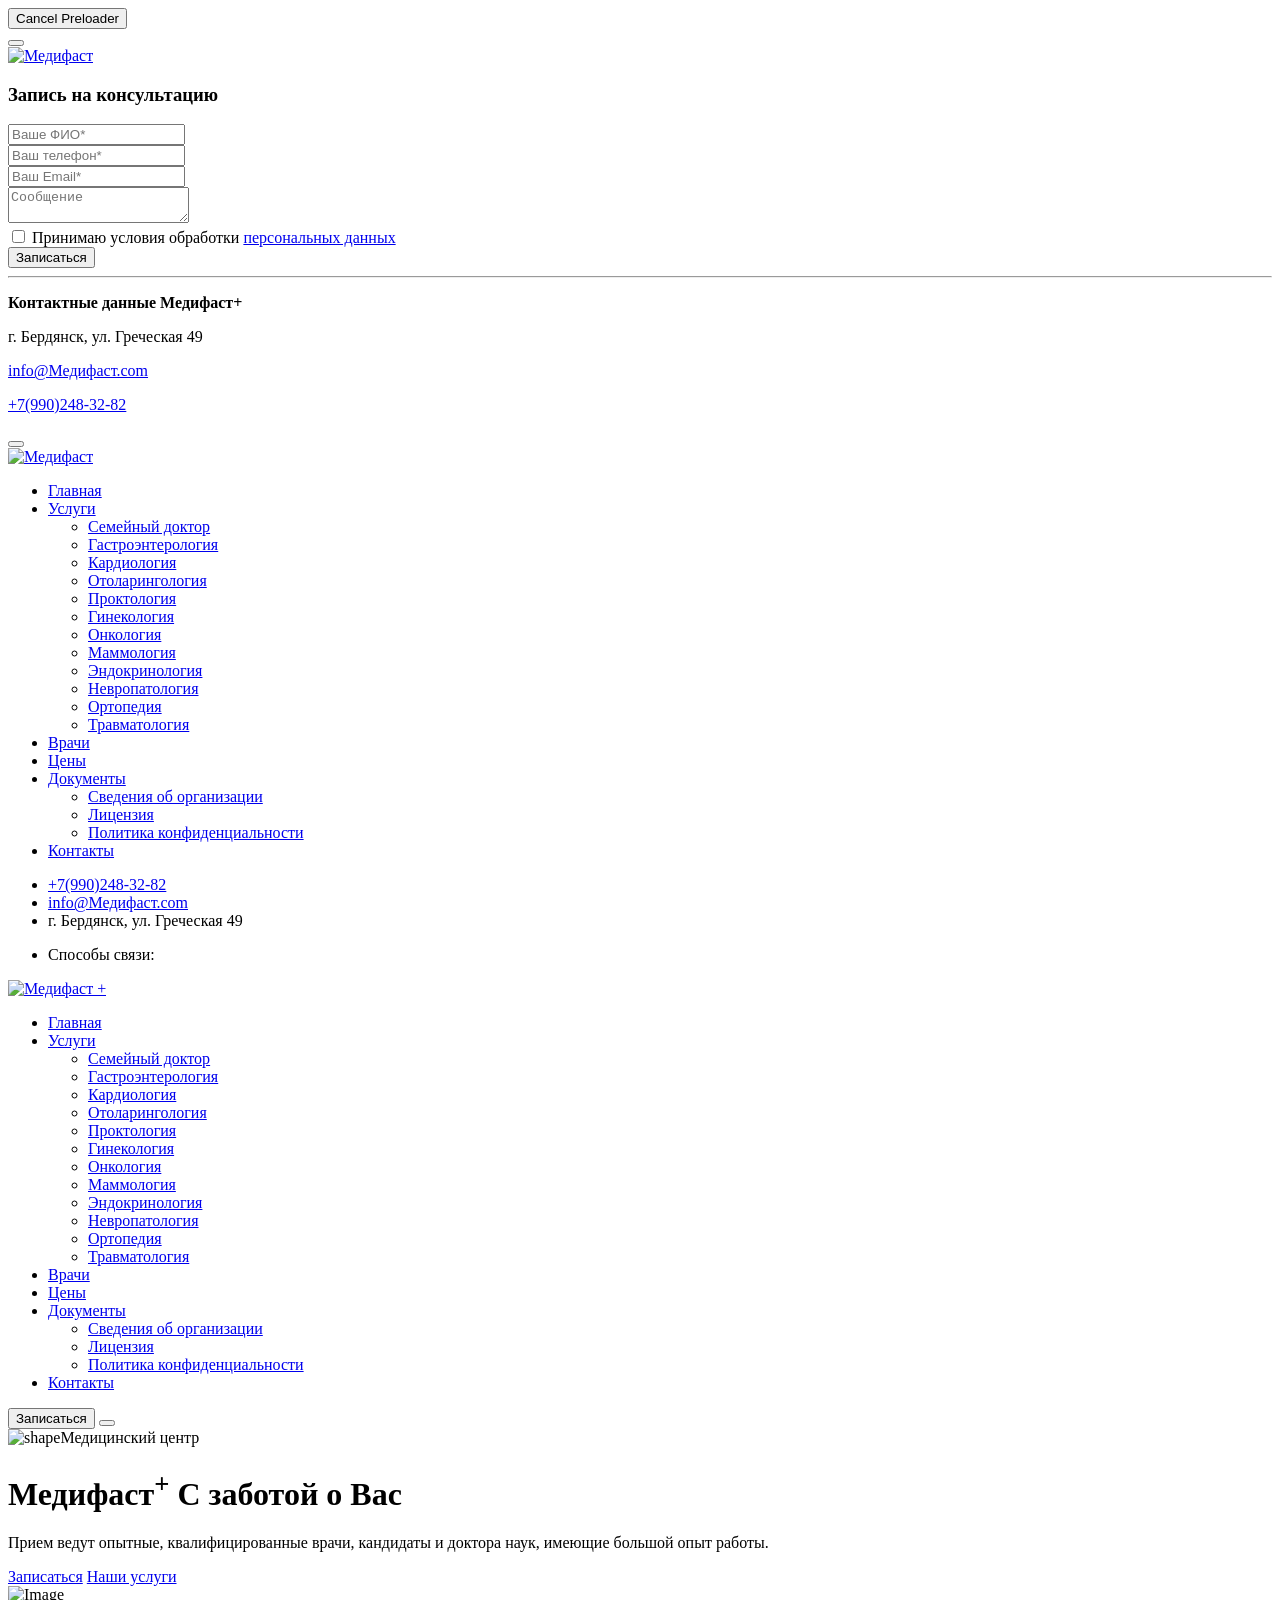
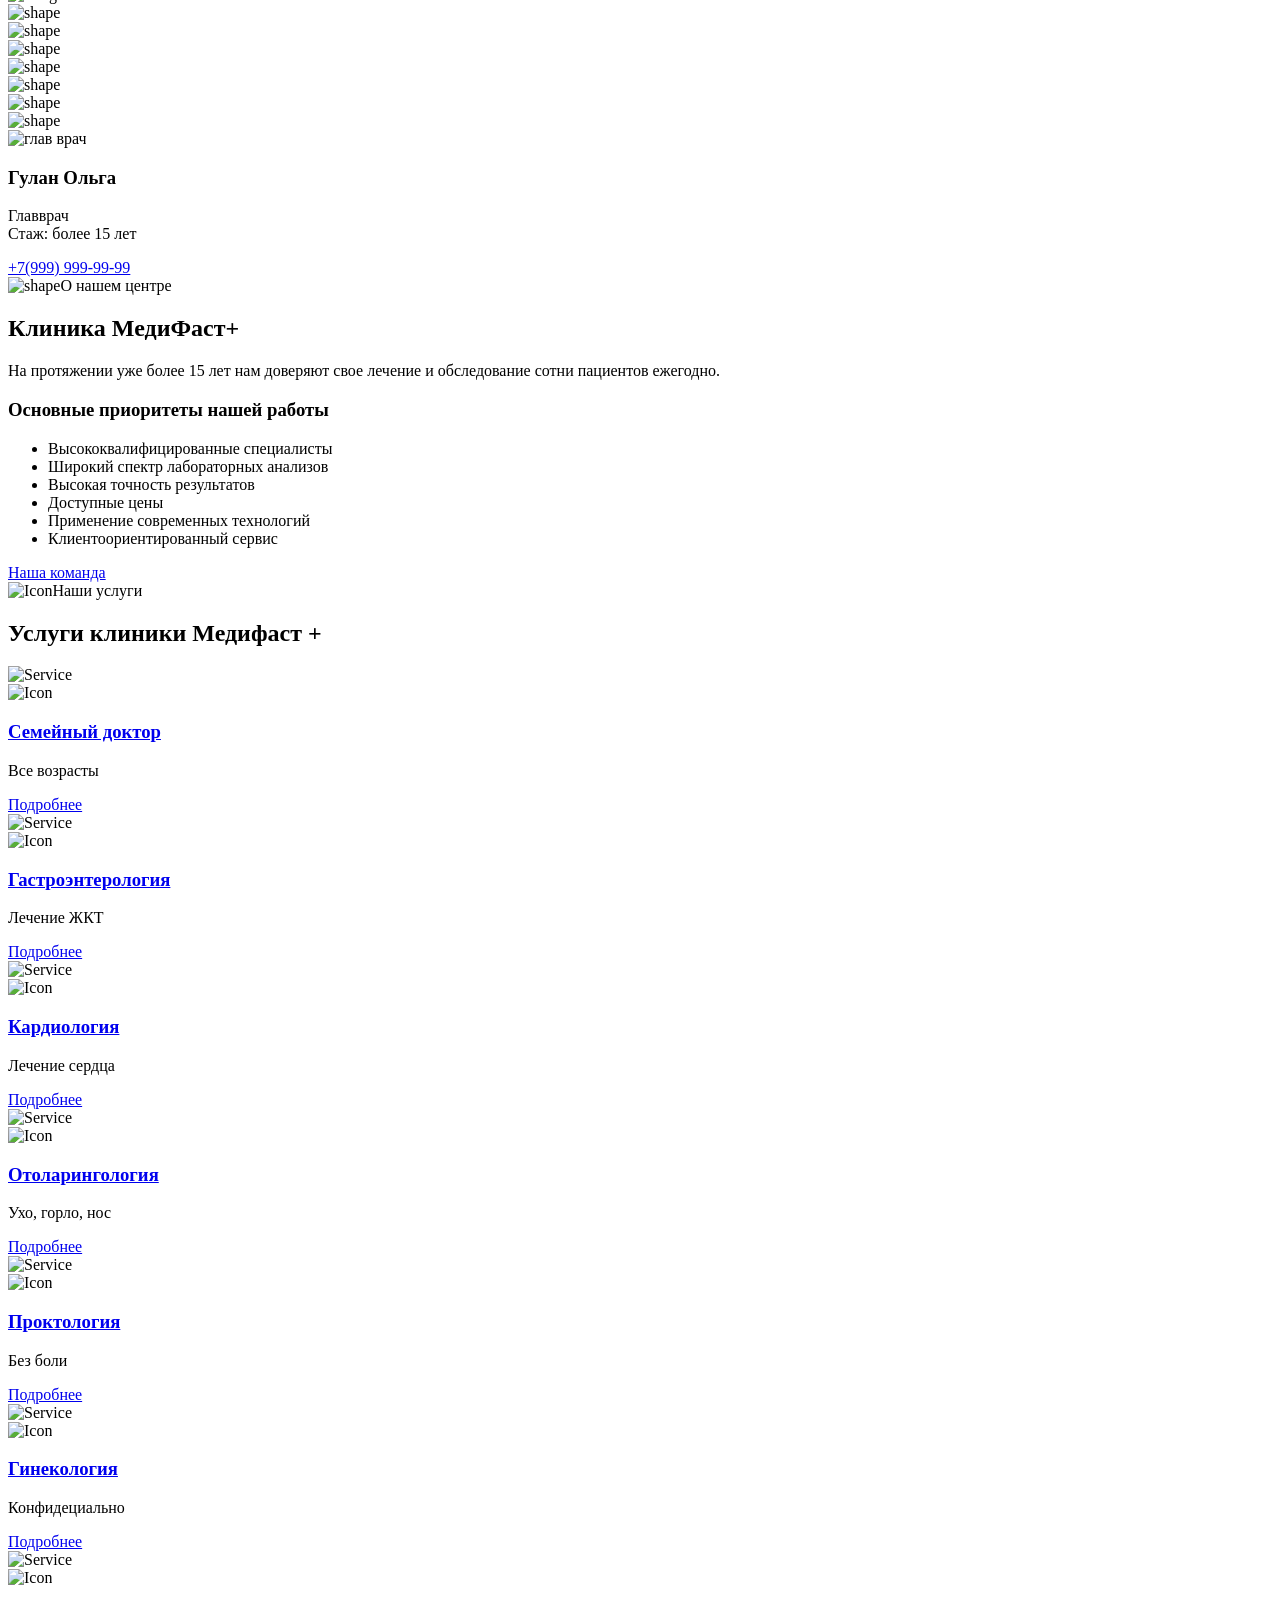
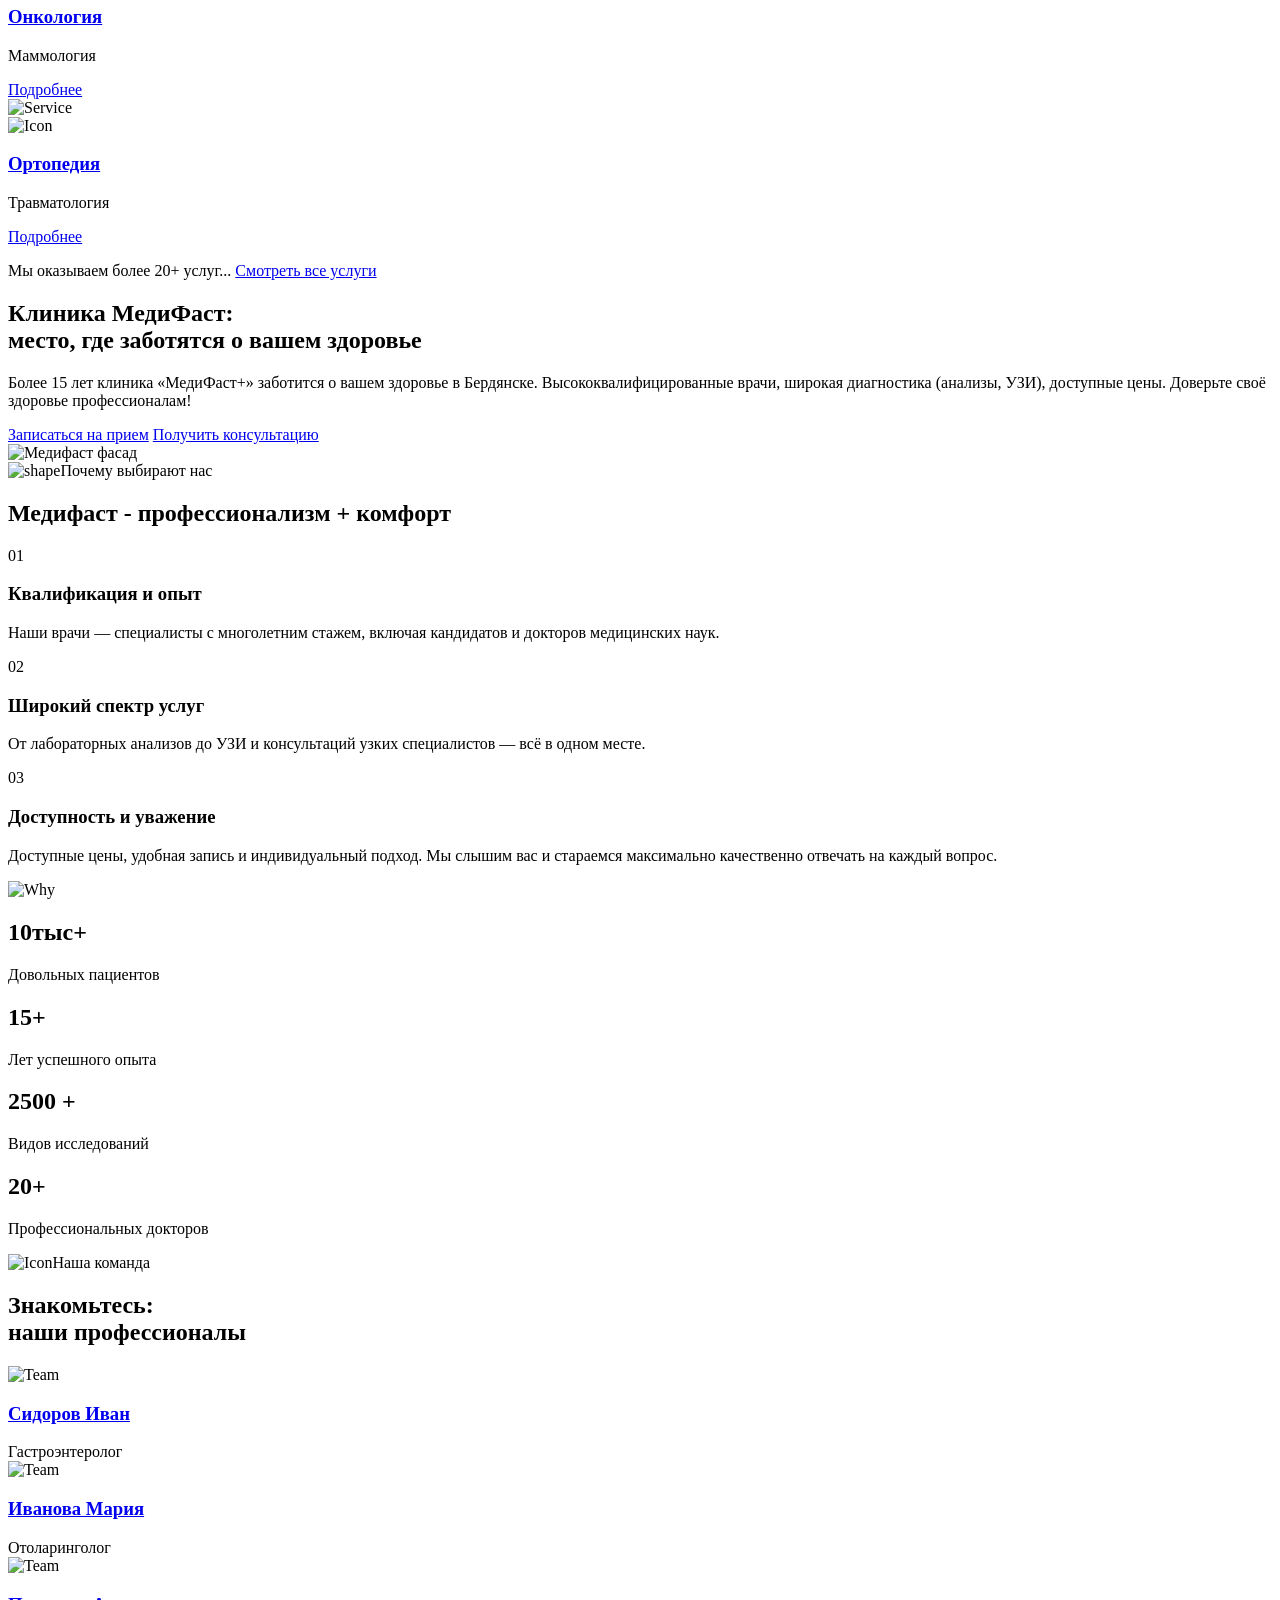
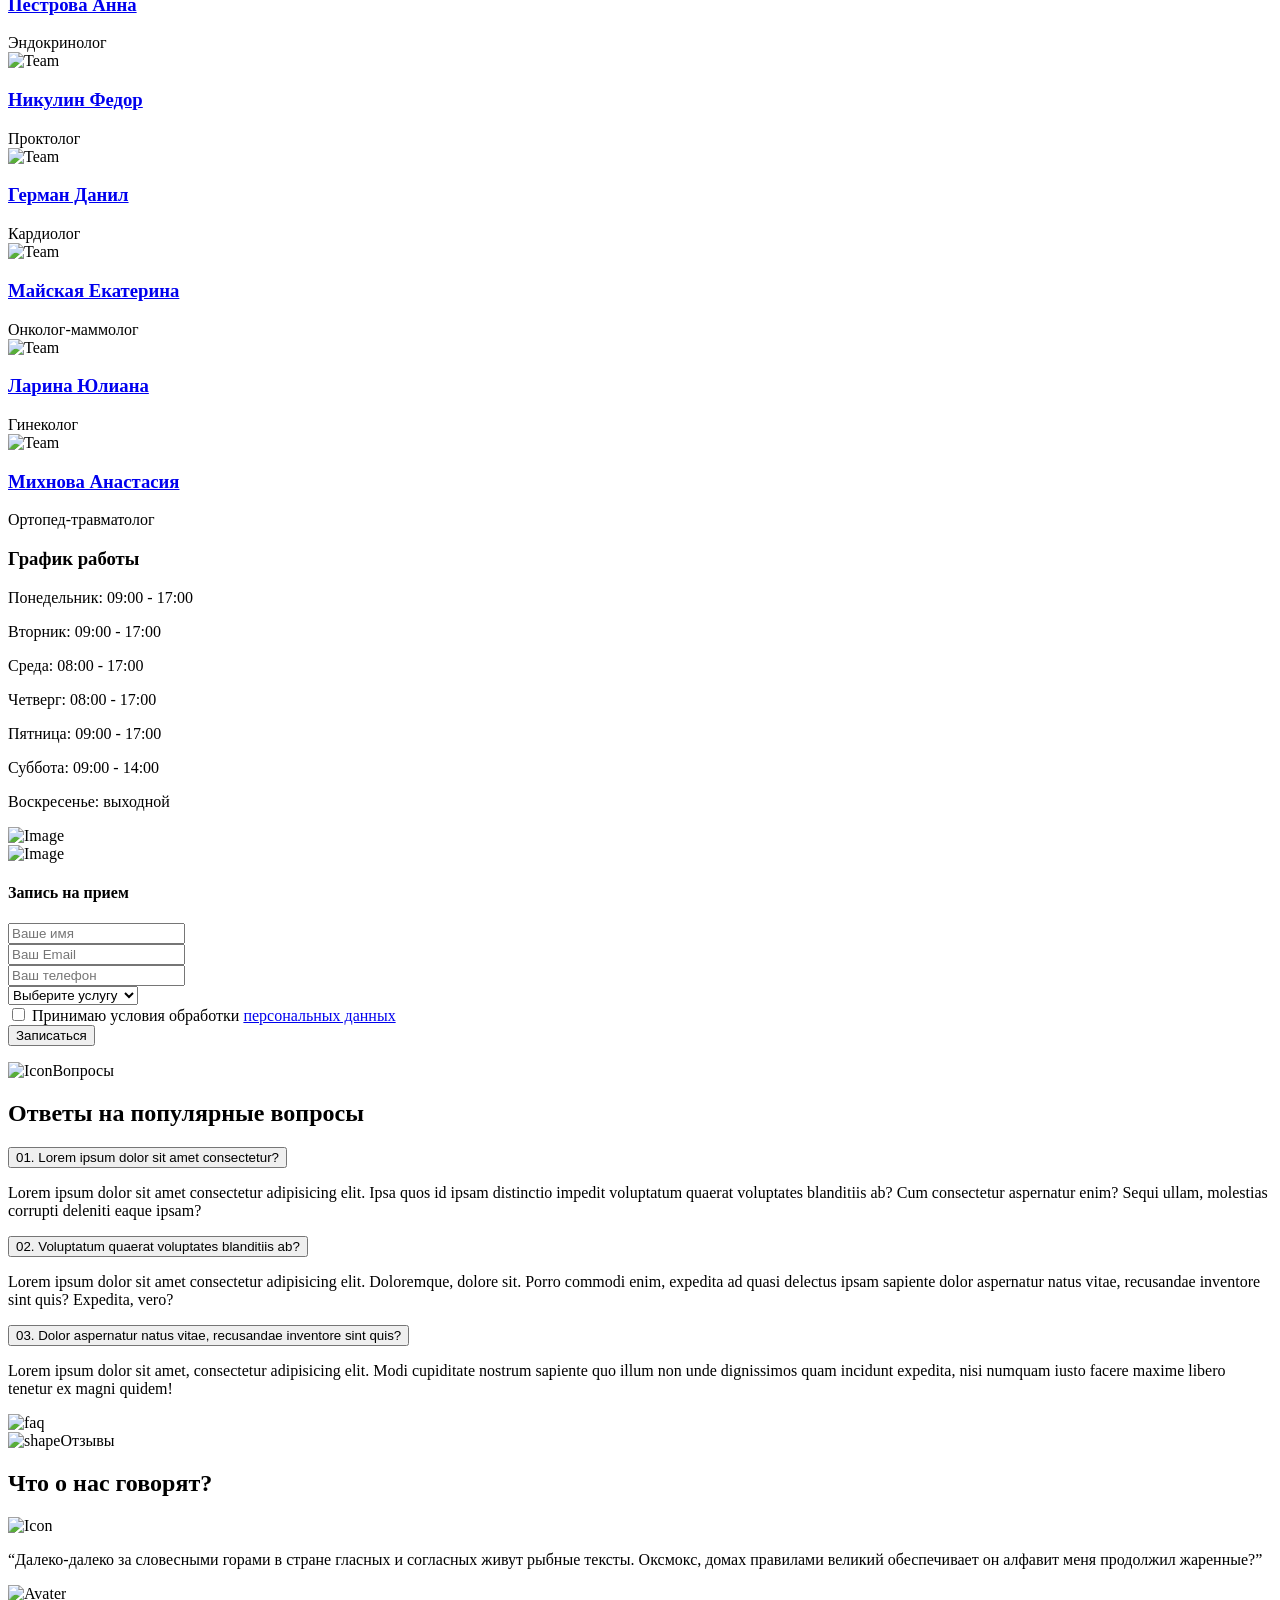
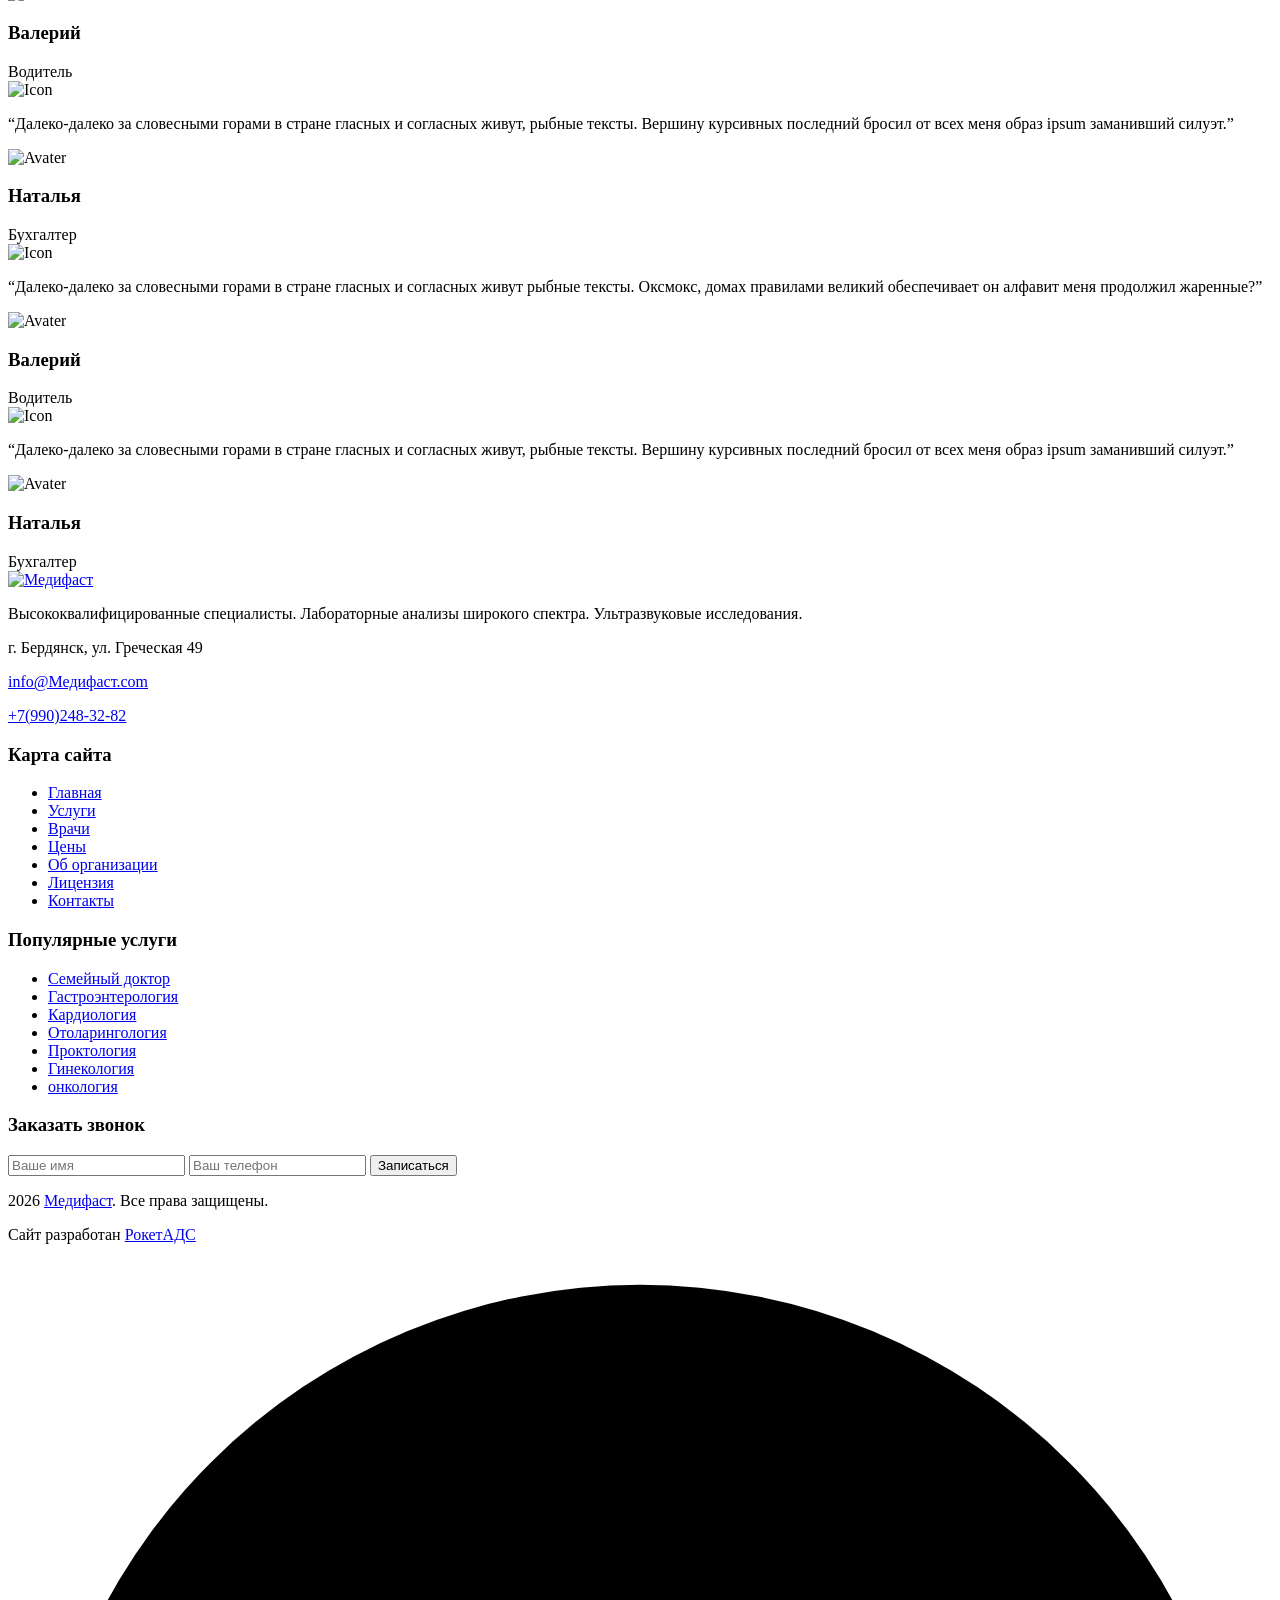
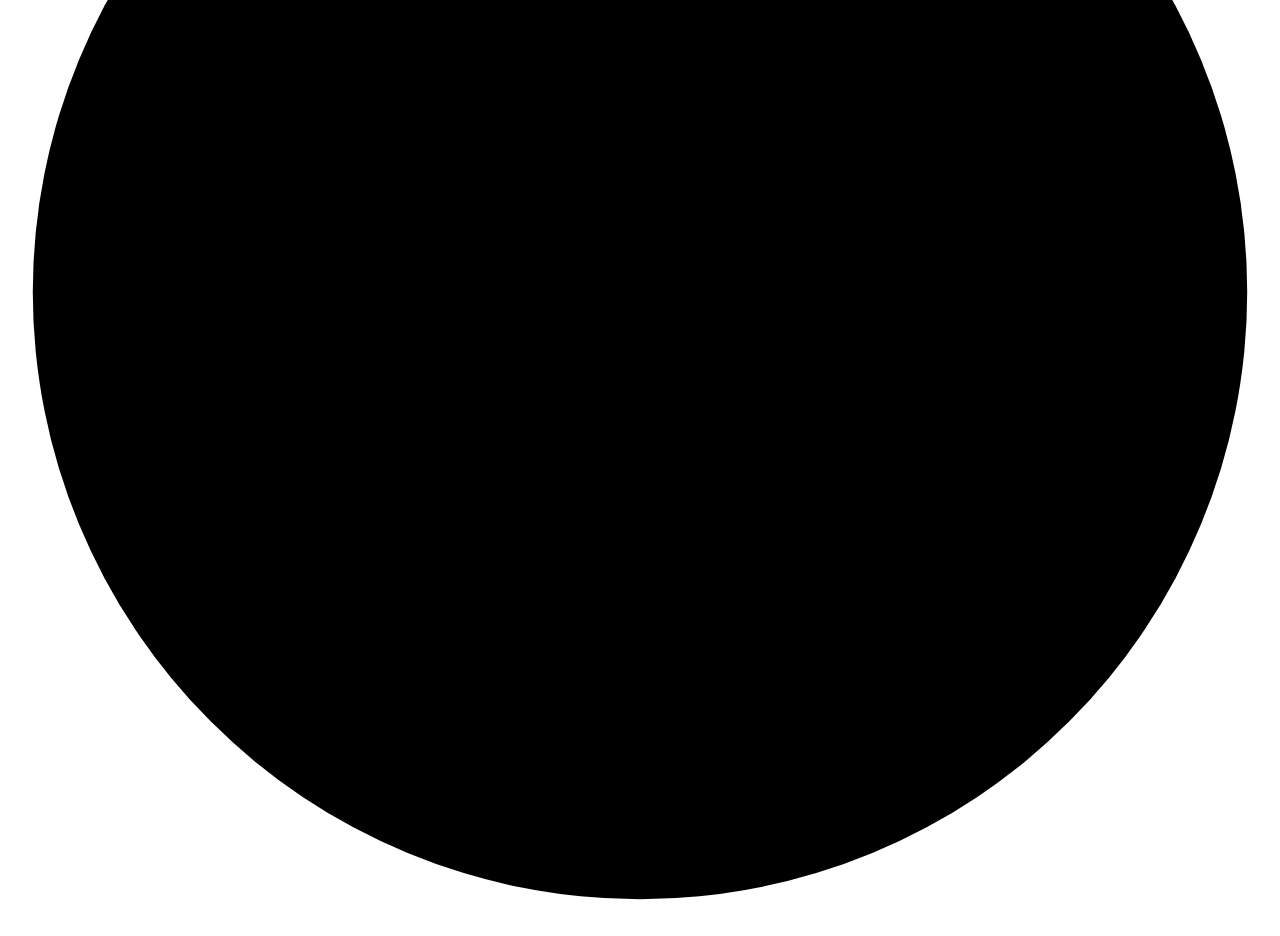
==== index.html @ dbb0a5de "add html" ====
<!doctype html>
<html class="no-js" lang="zxx">

<head>
    <meta charset="utf-8">
    <meta http-equiv="x-ua-compatible" content="ie=edge">
    <title>Медифаст - Health & Medical HTML Template - Medical Clinic</title>
    <meta name="author" content="Медифаст">
    <meta name="description" content="Медифаст - Health & Medical HTML Template">
    <meta name="keywords" content="Медифаст - Health & Medical HTML Template">
    <meta name="robots" content="INDEX,FOLLOW">

    <!-- Mobile Specific Metas -->
    <meta name="viewport" content="width=device-width, initial-scale=1, shrink-to-fit=no">

    <!-- Favicons - Place favicon.ico in the root directory -->
    <link rel="apple-touch-icon" sizes="57x57" href="assets/img/favicons/apple-icon-57x57.png">
    <link rel="apple-touch-icon" sizes="60x60" href="assets/img/favicons/apple-icon-60x60.png">
    <link rel="apple-touch-icon" sizes="72x72" href="assets/img/favicons/apple-icon-72x72.png">
    <link rel="apple-touch-icon" sizes="76x76" href="assets/img/favicons/apple-icon-76x76.png">
    <link rel="apple-touch-icon" sizes="114x114" href="assets/img/favicons/apple-icon-114x114.png">
    <link rel="apple-touch-icon" sizes="120x120" href="assets/img/favicons/apple-icon-120x120.png">
    <link rel="apple-touch-icon" sizes="144x144" href="assets/img/favicons/apple-icon-144x144.png">
    <link rel="apple-touch-icon" sizes="152x152" href="assets/img/favicons/apple-icon-152x152.png">
    <link rel="apple-touch-icon" sizes="180x180" href="assets/img/favicons/apple-icon-180x180.png">
    <link rel="icon" type="image/png" sizes="192x192" href="assets/img/favicons/android-icon-192x192.png">
    <link rel="icon" type="image/png" sizes="32x32" href="assets/img/favicons/favicon-32x32.png">
    <link rel="icon" type="image/png" sizes="96x96" href="assets/img/favicons/favicon-96x96.png">
    <link rel="icon" type="image/png" sizes="16x16" href="assets/img/favicons/favicon-16x16.png">
    <link rel="manifest" href="assets/img/favicons/manifest.json">
    <meta name="msapplication-TileColor" content="#ffffff">
    <meta name="msapplication-TileImage" content="assets/img/favicons/ms-icon-144x144.png">
    <meta name="theme-color" content="#ffffff">

    <!--==============================
	  Google Fonts
	============================== -->
    <link rel="preconnect" href="https://fonts.googleapis.com">
    <link rel="preconnect" href="https://fonts.gstatic.com" crossorigin>
    <!-- <link href="https://fonts.googleapis.com/css2?family=DM+Sans:opsz,wght@9..40,100;9..40,200;9..40,300;9..40,400;9..40,500;9..40,600;9..40,700;9..40,800&family=Outfit:wght@300;400;500;600;700;800;900&display=swap" rel="stylesheet"> -->
    <link href="https://fonts.googleapis.com/css?family=Exo+2:100,200,300,regular,500,600,700,800,900,100italic,200italic,300italic,italic,500italic,600italic,700italic,800italic,900italic" rel="stylesheet" />
    <link href="https://fonts.googleapis.com/css?family=PT+Sans+Caption:regular,700" rel="stylesheet" />

    <!--==============================
	    All CSS File
	============================== -->
    <!-- Bootstrap -->
    <link rel="stylesheet" href="assets/css/bootstrap.min.css">
    <!-- Fontawesome Icon -->
    <link rel="stylesheet" href="assets/css/fontawesome.min.css">
    <!-- Magnific Popup -->
    <link rel="stylesheet" href="assets/css/magnific-popup.min.css">
    <!-- Swiper Js -->
    <link rel="stylesheet" href="assets/css/swiper-bundle.min.css">
    <!-- datetimepicker -->
    <link rel="stylesheet" href="assets/css/jquery.datetimepicker.min.css">
    <!-- Theme Custom CSS -->
    <link rel="stylesheet" href="assets/css/style.css">

</head>

<body>

    <!--********************************
   		Code Start From Here 
	******************************** -->

    <!--==============================
     Preloader
  ==============================-->
    <div class="preloader ">
        <button class="th-btn preloaderCls">Cancel Preloader </button>
        <div class="preloader-inner">
            <div class="loader"></div>
        </div>
    </div>
    <!--==============================
    Sidemenu
============================== -->
    <div class="sidemenu-wrapper sidemenu-info ">
        <div class="sidemenu-content">
            <button class="closeButton sideMenuCls"><i class="far fa-times"></i></button>
            <div class="widget  ">
                <div class="th-widget-about">
                    <div class="about-logo">
                        <a href="home-medical-clinic.html"><img src="assets/img/logo.svg" alt="Медифаст"></a>
                    </div>
                    <div class="widget  ">
                        <h3 class="widget_title">Запись на консультацию</h3>
                        <div class="newsletter-widget">
                            <form action="#" class="newsletter-form">
                                <div class="form-group">
                                    <input class="form-control" type="text" placeholder="Ваше ФИО*" required="">
                                </div>
                                <div class="form-group">
                                    <input class="form-control" type="tel" placeholder="Ваш телефон*" required="">
                                </div>
                                <div class="form-group">
                                    <input class="form-control" type="email" placeholder="Ваш Email*" required="">
                                </div>
                                <div class="form-group">
                                        <textarea name="usermessage" id="usermessage" placeholder="Сообщение" class="form-control"></textarea>
                                </div>
                                <div class="form-group">
                                    <input type="checkbox" id="checkboxagree" name="checkboxagree">
                                    <label for="checkboxagree">Принимаю условия обработки <a href="#">персональных данных</a></label>
                                </div>
                                <div class="form-btn col-12">
                                    <button class="th-btn btn-fw">Записаться</button>
                                </div>
                            </form>
                        </div>
                    </div>
                    <hr>
                    <p class="about-text">
                        <strong>Контактные данные Медифаст+</strong>
                    </p>
                    <p class="footer-info">
                        <i class="fal fa-location-dot"></i>
                        г. Бердянск, ул. Греческая 49
                    </p>
                    <p class="footer-info">
                        <i class="fal fa-envelope"></i>
                        <a href="mailto:info@Медифаст.com" class="info-box_link">info@Медифаст.com</a>
                    </p>
                    <p class="footer-info">
                        <i class="fal fa-phone"></i>
                        <a href="tel:+79902483282" class="info-box_link">+7(990)248-32-82</a>
                    </p>
                    <div class="th-social">
                        <a href="https://www.facebook.com/"><i class="fab fa-facebook-f"></i></a>
                        <a href="https://www.twitter.com/"><i class="fab fa-twitter"></i></a>
                        <a href="https://www.linkedin.com/"><i class="fab fa-linkedin-in"></i></a>
                        <a href="https://www.whatsapp.com/"><i class="fab fa-whatsapp"></i></a>
                    </div>
                </div>
            </div>
        </div>
    </div>
<!--============================== -->
    <!-- Mobile Menu -->
  <!-- ============================== -->
    <div class="th-menu-wrapper">
        <div class="th-menu-area text-center">
            <button class="th-menu-toggle"><i class="fal fa-times"></i></button>
            <div class="mobile-logo">
                <a href="home-medical-clinic.html"><img src="assets/img/logo.svg" alt="Медифаст"></a>
            </div>
            <div class="th-mobile-menu">
                <ul>
                    <li>
                        <a href="./">Главная</a>
                    </li>
                    <li class="menu-item-has-children">
                        <a href="./service.html">Услуги</a>
                        <ul class="sub-menu">
                            <li><a href="service-details.html">Семейный доктор</a></li>
                            <li><a href="service-details.html">Гастроэнтерология</a></li>
                            <li><a href="service-details.html">Кардиология</a></li>
                            <li><a href="service-details.html">Отоларингология</a></li>
                            <li><a href="service-details.html">Проктология</a></li>
                            <li><a href="service-details.html">Гинекология</a></li>
                            <li><a href="service-details.html">Онкология</a></li>
                            <li><a href="service-details.html">Маммология</a></li>
                            <li><a href="service-details.html">Эндокринология</a></li>
                            <li><a href="service-details.html">Невропатология</a></li>
                            <li><a href="service-details.html">Ортопедия</a></li>
                            <li><a href="service-details.html">Травматология</a></li>
                        </ul>
                    </li>
                    <li>
                        <a href="./team.html">Врачи</a>
                    </li>
                    <li>
                        <a href="contact.html">Цены</a>
                    </li>
                    <li class="menu-item-has-children">
                        <a href="#">Документы</a>
                        <ul class="sub-menu">
                            <li><a href="#">Сведения об организации</a></li>
                            <li><a href="#">Лицензия</a></li>
                            <li><a href="#">Политика конфиденциальности</a></li>
                        </ul>
                    </li>
                    <li>
                        <a href="contact.html">Контакты</a>
                    </li>
                </ul>
            </div>
        </div>
    </div>
    <!--==============================
	Header Area
==============================-->
    <header class="th-header header-layout1">
        <div class="header-top">
            <div class="container">
                <div class="row justify-content-center justify-content-lg-between align-items-center gy-2">
                    <div class="col-auto d-none d-lg-block">
                        <div class="header-links">
                            <ul>
                                <li class="d-none d-sm-inline-block"><i class="fas fa-phone icon-btn"></i><a href="tel:+79902483282">+7(990)248-32-82</a></li>
                                <li class="d-none d-sm-inline-block"><i class="fas fa-envelope icon-btn"></i><a href="mailto:info@Медифаст.com">info@Медифаст.com</a></li>
                                <li class="d-none d-xxl-inline-block"><i class="fas fa-location-dot icon-btn"></i> г. Бердянск, ул. Греческая 49</li>
                            </ul>
                        </div>
                    </div>
                    <div class="col-auto">
                        <div class="header-links">
                            <ul>
                                <li>
                                    <div class="social-links">
                                        <span class="social-title">Способы связи: </span>
                                        <a href="https://t.me/" title="Telegram" title="Телеграм"><i class="fab fa-telegram icon-btn"></i></a>
                                        <a href="#" title="Макс"><i class="fab fa-viber icon-btn"></i></a>
                                    </div>
                                </li>
                            </ul>
                        </div>
                    </div>
                </div>
            </div>
        </div>
        <div class="sticky-wrapper">
            <!-- Main Menu Area -->
            <div class="menu-area">
                <div class="container">
                    <div class="row align-items-center justify-content-between">
                        <div class="col-auto">
                            <div class="header-logo">
                                <div class="logo-bg" data-bg-src="assets/img/bg/logo_bg_1.png"></div>
                                <a href="./"><img src="assets/img/logo.svg" alt="Медифаст +"></a>
                            </div>
                        </div>
                        <div class="col-auto d-none d-lg-inline-block">
                            <nav class="main-menu d-none d-lg-inline-block">
                                <ul>
                                    <li>
                                        <a href="./">Главная</a>
                                    </li>
                                    <li class="menu-item-has-children">
                                        <a href="./service.html">Услуги</a>
                                        <ul class="sub-menu">
                                            <li><a href="service-details.html">Семейный доктор</a></li>
                                            <li><a href="service-details.html">Гастроэнтерология</a></li>
                                            <li><a href="service-details.html">Кардиология</a></li>
                                            <li><a href="service-details.html">Отоларингология</a></li>
                                            <li><a href="service-details.html">Проктология</a></li>
                                            <li><a href="service-details.html">Гинекология</a></li>
                                            <li><a href="service-details.html">Онкология</a></li>
                                            <li><a href="service-details.html">Маммология</a></li>
                                            <li><a href="service-details.html">Эндокринология</a></li>
                                            <li><a href="service-details.html">Невропатология</a></li>
                                            <li><a href="service-details.html">Ортопедия</a></li><li><a href="service-details.html">Травматология</a></li>
                                        </ul>
                                    </li>
                                    <li>
                                        <a href="./team.html">Врачи</a>
                                    </li>
                                    <li>
                                        <a href="contact.html">Цены</a>
                                    </li>
                                    <li class="menu-item-has-children">
                                        <a href="#">Документы</a>
                                        <ul class="sub-menu">
                                            <li><a href="#">Сведения об организации</a></li>
                                            <li><a href="#">Лицензия</a></li><li><a href="#">Политика конфиденциальности</a></li>
                                        </ul>
                                    </li>
                                    <li>
                                        <a href="contact.html">Контакты</a>
                                    </li>
                                </ul>
                            </nav>
                        </div>
                        <div class="col-auto">
                            <div class="header-button">
                                <button type="button" class="sideMenuInfo th-btn">Записаться</button>
                                <button type="button" class="th-menu-toggle d-block d-lg-none"><i class="far fa-bars"></i></button>
                            </div>
                        </div>
                    </div>
                </div>
            </div>
        </div>
    </header>
    <!--==============================
Hero Area
============================== -->
    <div class="th-hero-wrapper hero-2" id="hero" >
        <div class="hero-inner">
            <div class="container">
                <div class="hero-style2">
                    <span class="sub-title">
                        <img src="assets/img/theme-img/title_icon.svg" alt="shape">Медицинский центр</span>
                    <h1 class="hero-title2">
                        <span style="opacity: 0;visibility: hidden;height: 0;display: block;">Медицинский центр в Бердянске</span>
                        <span class="title2">Медифаст<sup>+</sup></span>
                        <span class="title1">С заботой о <span class="line-text">Вас</span></span>
                        
                    </h1>
                    <p class="hero-text">Прием ведут опытные, квалифицированные врачи, кандидаты и доктора наук, имеющие большой опыт работы.</p>
                    <div class="btn-group justify-content-center">
                        <a href="about.html" class="sideMenuInfo th-btn">Записаться</a>
                        <a href="service.html" class="th-btn style4">Наши услуги</a>
                    </div>
                </div>
            </div>
            <div class="hero-img">
                <img src="assets/img/hero/hero_2_11.png" alt="Image">
            </div>
            <div class="hero-shape1">
                <img src="assets/img/hero/hero_shape_2_1.svg" alt="shape">
            </div>
            <div class="hero-shape2">
                <img src="assets/img/hero/hero_shape_2_2.svg" alt="shape">
            </div>
            <div class="hero-shape3">
                <img src="assets/img/hero/hero_shape_2_3.svg" alt="shape">
            </div>
            <div class="hero-shape4">
                <img src="assets/img/hero/hero_shape_2_4.svg" alt="shape">
            </div>
            <div class="hero-shape5">
                <img src="assets/img/hero/hero_shape_2_5.svg" alt="shape">
            </div>
        </div>
    </div>
    <!--======== / Hero Section ========-->
    <!--==============================
About Area  
==============================-->
    <div class="space" id="about-sec">
        <div class="shape-mockup" data-top="0" data-right="0"><img src="assets/img/shape/pattern_shape_1.png" alt="shape"></div>
        <div class="shape-mockup jump" data-bottom="10%" data-right="3%"><img src="assets/img/shape/medicine_1.png" alt="shape"></div>
        <div class="container">
            <div class="row align-items-center">
                <div class="col-xl-6 mb-30 mb-xl-0">
                    <div class="img-box1">
                        <div class="img1">
                            <img src="assets/img/team/glav-vrach.png" alt="глав врач">
                        </div>
                        <div class="about-info">
                            <h3 class="box-title">Гулан Ольга</h3>
                            <p class="box-text">Главврач <br> Стаж: более 15 лет</p>
                            <div class="box-review">
                                <i class="fa-sharp fa-solid fa-star"></i><i class="fa-sharp fa-solid fa-star"></i><i class="fa-sharp fa-solid fa-star"></i><i class="fa-sharp fa-solid fa-star"></i><i class="fa-sharp fa-solid fa-star"></i>
                            </div>
                            <a href="tel:+16356478965" class="box-link"><i class="fa-solid fa-phone"></i> +7(999) 999-99-99</a>
                        </div>
                    </div>
                </div>
                <div class="col-xl-6">
                    <div class="ps-xxl-4 ms-xl-2 text-center text-xl-start">
                        <div class="title-area mb-32">
                            <span class="sub-title"><img src="assets/img/theme-img/title_icon.svg" alt="shape">О нашем центре</span>
                            <h2 class="sec-title">Клиника МедиФаст+</h2>
                            <p class="sec-text">На протяжении уже более 15 лет нам доверяют свое лечение и обследование сотни пациентов ежегодно. </p>
                        </div>
                        <div class="mb-30 mt-n1">
                            <h3>Основные приоритеты нашей работы</h3>
                            <div class="checklist style2 list-two-column">
                                <ul>
                                    <li><i class="fas fa-heart-pulse"></i> Высококвалифицированные специалисты</li>
                                    <li><i class="fas fa-heart-pulse"></i> Широкий спектр лабораторных анализов</li>
                                    <li><i class="fas fa-heart-pulse"></i> Высокая точность результатов</li>
                                    <li><i class="fas fa-heart-pulse"></i> Доступные цены</li>
                                    <li><i class="fas fa-heart-pulse"></i> Применение современных технологий</li>
                                    <li><i class="fas fa-heart-pulse"></i> Клиентоориентированный сервис</li>
                                </ul>
                            </div>
                        </div>
                        <div>
                            <a href="about.html" class="th-btn">Наша команда</a>
                        </div>
                    </div>
                </div>
            </div>
        </div>
    </div>
    <!--==============================
Service Area  
==============================-->
    <section class="overflow-hidden bg-smoke space" id="service-sec" data-bg-src="assets/img/bg/service_bg_11.png">
        <div class="container">
            <div class="row justify-content-center">
                <div class="col-lg-6 col-md-8">
                    <div class="title-area text-center">
                        <span class="sub-title"><img src="assets/img/theme-img/title_icon.svg" alt="Icon">Наши услуги</span>
                        <h2 class="sec-title">Услуги клиники Медифаст +</h2>
                    </div>
                </div>
            </div>
            <div class="row gy-4 justify-content-center">
                <div class="col-xl-3 col-lg-4 col-sm-6">
                    <div class="service-card" data-bg-src="assets/img/service/service_card_1.jpg">
                        <div class="box-shape">
                            <img src="assets/img/bg/service_card_bg.png" alt="Service">
                        </div>
                        <div class="box-icon">
                            <img src="assets/img/icon/feature_card_1.svg" alt="Icon">
                        </div>
                        <h3 class="box-title"><a href="service-details.html">Семейный доктор</a></h3>
                        <p class="box-text">Все возрасты</p>
                        <a href="service-details.html" class="th-btn btn-sm style2 theme-color">Подробнее</a>
                    </div>
                </div>
                <div class="col-xl-3 col-lg-4 col-sm-6">
                    <div class="service-card" data-bg-src="assets/img/service/service_card_2.jpg">
                        <div class="box-shape">
                            <img src="assets/img/bg/service_card_bg.png" alt="Service">
                        </div>
                        <div class="box-icon">
                            <img src="assets/img/icon/8420482.svg" alt="Icon">
                        </div>
                        <h3 class="box-title"><a href="service-details.html">Гастроэнтерология</a></h3>
                        <p class="box-text">Лечение ЖКТ</p>
                        <a href="service-details.html" class="th-btn btn-sm style2 theme-color">Подробнее</a>
                    </div>
                </div>
                <div class="col-xl-3 col-lg-4 col-sm-6">
                    <div class="service-card" data-bg-src="assets/img/service/service_card_3.jpg">
                        <div class="box-shape">
                            <img src="assets/img/bg/service_card_bg.png" alt="Service">
                        </div>
                        <div class="box-icon">
                            <img src="assets/img/icon/service_card_8.svg" alt="Icon">
                        </div>
                        <h3 class="box-title"><a href="service-details.html">Кардиология</a></h3>
                        <p class="box-text">Лечение сердца</p>
                        <a href="service-details.html" class="th-btn btn-sm style2 theme-color">Подробнее</a>
                    </div>
                </div>
                <div class="col-xl-3 col-lg-4 col-sm-6">
                    <div class="service-card" data-bg-src="assets/img/service/service_card_4.jpg">
                        <div class="box-shape">
                            <img src="assets/img/bg/service_card_bg.png" alt="Service">
                        </div>
                        <div class="box-icon">
                            <img src="assets/img/icon/service_card_12.svg" alt="Icon">
                        </div>
                        <h3 class="box-title"><a href="service-details.html">Отоларингология</a></h3>
                        <p class="box-text">Ухо, горло, нос</p>
                        <a href="service-details.html" class="th-btn btn-sm style2 theme-color">Подробнее</a>
                    </div>
                </div>
                <div class="col-xl-3 col-lg-4 col-sm-6">
                    <div class="service-card" data-bg-src="assets/img/service/service_card_5.jpg">
                        <div class="box-shape">
                            <img src="assets/img/bg/service_card_bg.png" alt="Service">
                        </div>
                        <div class="box-icon">
                            <img src="assets/img/icon/service_list_3.svg" alt="Icon">
                        </div>
                        <h3 class="box-title"><a href="service-details.html">Проктология</a></h3>
                        <p class="box-text">Без боли</p>
                        <a href="service-details.html" class="th-btn btn-sm style2 theme-color">Подробнее</a>
                    </div>
                </div>
                <div class="col-xl-3 col-lg-4 col-sm-6">
                    <div class="service-card" data-bg-src="assets/img/service/service_card_6.jpg">
                        <div class="box-shape">
                            <img src="assets/img/bg/service_card_bg.png" alt="Service">
                        </div>
                        <div class="box-icon">
                            <img src="assets/img/icon/service_card_13.svg" alt="Icon">
                        </div>
                        <h3 class="box-title"><a href="service-details.html">Гинекология</a></h3>
                        <p class="box-text">Конфидециально</p>
                        <a href="service-details.html" class="th-btn btn-sm style2 theme-color">Подробнее</a>
                    </div>
                </div>
                <div class="col-xl-3 col-lg-4 col-sm-6">
                    <div class="service-card" data-bg-src="assets/img/service/service_card_7.jpg">
                        <div class="box-shape">
                            <img src="assets/img/bg/service_card_bg.png" alt="Service">
                        </div>
                        <div class="box-icon">
                            <img src="assets/img/icon/service_card_21.svg" alt="Icon">
                        </div>
                        <h3 class="box-title"><a href="service-details.html">Онкология</a></h3>
                        <p class="box-text">Маммология</p>
                        <a href="service-details.html" class="th-btn btn-sm style2 theme-color">Подробнее</a>
                    </div>
                </div>
                <div class="col-xl-3 col-lg-4 col-sm-6">
                    <div class="service-card" data-bg-src="assets/img/service/service_card_8.jpg">
                        <div class="box-shape">
                            <img src="assets/img/bg/service_card_bg.png" alt="Service">
                        </div>
                        <div class="box-icon">
                            <img src="assets/img/icon/service_card_7.svg" alt="Icon">
                        </div>
                        <h3 class="box-title"><a href="service-details.html">Ортопедия</a></h3>
                        <p class="box-text">Травматология</p>
                        <a href="service-details.html" class="th-btn btn-sm style2 theme-color">Подробнее</a>
                    </div>
                </div>
            </div>
            <div class="mt-5 pt-2 space-extra-bottom">
                <p class="round-text"><span class="text">Мы оказываем более 20+ услуг... <a href="service.html" class="line-btn">Смотреть все услуги</a></span></p>
            </div>
        </div>
    </section>


    <!--==============================
Cta Area  
==============================-->
    <section class="overflow-hidden cta-sec4" data-bg-src="assets/img/bg/cta_bg_4.jpg">
        <div class="container z-index-common">
            <div class="row align-items-end justify-content-center text-center text-xl-start">
                <div class="col-xl-7 col-lg-9 space-extra">
                    <div class="title-area mb-32">
                        <h2 class="sec-title text-white">Клиника МедиФаст:<br>место, где заботятся о вашем здоровье</h2>
                        <p class="sec-text text-white">Более 15 лет клиника «МедиФаст+» заботится о вашем здоровье в Бердянске. Высококвалифицированные врачи, широкая
                        диагностика (анализы, УЗИ), доступные цены. Доверьте своё здоровье профессионалам!</p>
                    </div>
                    <div class="btn-group justify-content-center">
                        <a href="contact.html" class="th-btn shadow-1">Записаться на прием</a>
                        <a href="contact.html" class="th-btn style2 shadow-1">Получить консультацию</a>
                    </div>
                </div>
                <div class="col-xl-5">
                    <div class="img-box2">
                        <img src="assets/img/normal/cta_11.png" alt="Медифаст фасад">
                    </div>
                </div>
            </div>
        </div>
    </section>
    <!--==============================
Feature Area  
==============================-->
    <div class="overflow-hidden space">
        <div class="container">
            <div class="row">
                <div class="col-xl-6 text-center text-xl-start">
                    <div class="pe-xxl-5 mb-40 mb-xl-0">
                        <div class="title-area mb-32">
                            <span class="sub-title"><img src="assets/img/theme-img/title_icon.svg" alt="shape">Почему выбирают нас</span>
                            <h2 class="sec-title">Медифаст - профессионализм + комфорт</h2>
                        </div>
                        <div class="choose-feature-wrap">
                            <div class="choose-feature">
                                <div class="box-number">01</div>
                                <div class="media-body">
                                    <h3 class="box-title">Квалификация и опыт</h3>
                                    <p class="box-text">Наши врачи — специалисты с многолетним стажем, включая кандидатов и докторов медицинских наук.</p>
                                </div>
                            </div>
                            <div class="choose-feature">
                                <div class="box-number">02</div>
                                <div class="media-body">
                                    <h3 class="box-title">Широкий спектр услуг</h3>
                                    <p class="box-text">От лабораторных анализов до УЗИ и консультаций узких специалистов — всё в одном месте.</p>
                                </div>
                            </div>
                            <div class="choose-feature">
                                <div class="box-number">03</div>
                                <div class="media-body">
                                    <h3 class="box-title">Доступность и уважение</h3>
                                    <p class="box-text">Доступные цены, удобная запись и индивидуальный подход. Мы слышим вас и стараемся максимально качественно отвечать на каждый вопрос.</p>
                                </div>
                            </div>
                        </div>
                    </div>
                </div>
                <div class="col-xl-6">
                    <div class="img-box3">
                        <img src="assets/img/normal/why_1.jpg" alt="Why">
                    </div>
                </div>
            </div>
        </div>
    </div>
    <!--==============================
Counter Area  
==============================-->
    <div class="z-index-common" data-pos-for="#team-sec" data-sec-pos="bottom-half">
        <div class="container">
            <div class="counter-card-wrap">
                <div class="counter-card">
                    <h2 class="box-number">
                        <span class="number"><span class="counter-number">10</span>тыс</span><span class="plus">+</span>
                    </h2>
                    <p class="box-text">Довольных пациентов</p>
                </div>
                <div class="divider"></div>
                <div class="counter-card">
                    <h2 class="box-number">
                        <span class="number"><span class="counter-number">15</span></span><span class="plus">+</span>
                    </h2>
                    <p class="box-text">Лет успешного опыта</p>
                </div>
                <div class="divider"></div>
                <div class="counter-card">
                    <h2 class="box-number">
                        <span class="number">
                            <span class="counter-number">2500</span>
                            <span class="plus">+</span>
                        </span>
                    </h2>
                    <p class="box-text">Видов исследований</p>
                </div>
                <div class="divider"></div>
                <div class="counter-card">
                    <h2 class="box-number">
                        <span class="number"><span class="counter-number">20</span></span><span class="plus">+</span>
                    </h2>
                    <p class="box-text">Профессиональных докторов</p>
                </div>
                <div class="divider"></div>
            </div>
        </div>
    </div>
    <!--==============================
Team Area  
==============================-->
    <section class="bg-top-center space-top" id="team-sec" data-bg-src="assets/img/bg/team_bg_1.jpg">
        <div class="container z-index-common">
            <div class="title-area text-center">
                <span class="sub-title"><img src="assets/img/theme-img/title_icon.svg" alt="Icon">Наша команда</span>
                <h2 class="sec-title">Знакомьтесь:<br>наши профессионалы</h2>
            </div>
            <div class="swiper th-slider has-shadow" id="teamSlider1" data-slider-options='{"breakpoints":{"0":{"slidesPerView":1},"576":{"slidesPerView":"2"},"768":{"slidesPerView":"2"},"992":{"slidesPerView":"3"},"1200":{"slidesPerView":"4"}}}'>
                <div class="swiper-wrapper">
                    <!-- Single Item -->
                    <div class="swiper-slide">
                        <div class="th-team team-card">
                            <div class="box-img">
                                <img src="assets/img/team/team_1_1.jpg" alt="Team">
                                <div class="th-social">
                                    <a target="_blank" href="tel:+123456789"><i class="fal fa-phone"></i></a>
                                    <a target="_blank" href="https://t.me/"><i class="fab fa-telegram"></i></a>
                                    <a target="_blank" href="#"><i class="fab fa-viber"></i></a>
                                </div>
                            </div>
                            <h3 class="box-title"><a href="team-details.html">Сидоров Иван</a></h3>
                            <span class="team-desig">Гастроэнтеролог</span>
                        </div>
                    </div>

                    <!-- Single Item -->
                    <div class="swiper-slide">
                        <div class="th-team team-card">
                            <div class="box-img">
                                <img src="assets/img/team/team_1_2.jpg" alt="Team">
                                <div class="th-social">
                                    <a target="_blank" href="tel:+123456789"><i class="fal fa-phone"></i></a>
                                    <a target="_blank" href="https://t.me/"><i class="fab fa-telegram"></i></a>
                                    <a target="_blank" href="#"><i class="fab fa-viber"></i></a>
                                </div>
                            </div>
                            <h3 class="box-title"><a href="team-details.html">Иванова Мария</a></h3>
                            <span class="team-desig">Отоларинголог</span>
                        </div>
                    </div>

                    <!-- Single Item -->
                    <div class="swiper-slide">
                        <div class="th-team team-card">
                            <div class="box-img">
                                <img src="assets/img/team/team_1_3.jpg" alt="Team">
                                <div class="th-social">
                                    <a target="_blank" href="tel:+123456789"><i class="fal fa-phone"></i></a>
                                    <a target="_blank" href="https://t.me/"><i class="fab fa-telegram"></i></a>
                                    <a target="_blank" href="#"><i class="fab fa-viber"></i></a>
                                </div>
                            </div>
                            <h3 class="box-title"><a href="team-details.html">Пестрова Анна</a></h3>
                            <span class="team-desig">Эндокринолог</span>
                        </div>
                    </div>

                    <!-- Single Item -->
                    <div class="swiper-slide">
                        <div class="th-team team-card">
                            <div class="box-img">
                                <img src="assets/img/team/team_1_4.jpg" alt="Team">
                                <div class="th-social">
                                    <a target="_blank" href="tel:+123456789"><i class="fal fa-phone"></i></a>
                                    <a target="_blank" href="https://t.me/"><i class="fab fa-telegram"></i></a>
                                    <a target="_blank" href="#"><i class="fab fa-viber"></i></a>
                                </div>
                            </div>
                            <h3 class="box-title"><a href="team-details.html">Никулин Федор</a></h3>
                            <span class="team-desig">Проктолог</span>
                        </div>
                    </div>

                    <!-- Single Item -->
                    <div class="swiper-slide">
                        <div class="th-team team-card">
                            <div class="box-img">
                                <img src="assets/img/team/team_1_5.jpg" alt="Team">
                                <div class="th-social">
                                    <a target="_blank" href="tel:+123456789"><i class="fal fa-phone"></i></a>
                                    <a target="_blank" href="https://t.me/"><i class="fab fa-telegram"></i></a>
                                    <a target="_blank" href="#"><i class="fab fa-viber"></i></a>
                                </div>
                            </div>
                            <h3 class="box-title"><a href="team-details.html">Герман Данил</a></h3>
                            <span class="team-desig">Кардиолог</span>
                        </div>
                    </div>

                    <!-- Single Item -->
                    <div class="swiper-slide">
                        <div class="th-team team-card">
                            <div class="box-img">
                                <img src="assets/img/team/team_1_6.jpg" alt="Team">
                                <div class="th-social">
                                    <a target="_blank" href="tel:+123456789"><i class="fal fa-phone"></i></a>
                                    <a target="_blank" href="https://t.me/"><i class="fab fa-telegram"></i></a>
                                    <a target="_blank" href="#"><i class="fab fa-viber"></i></a>
                                </div>
                            </div>
                            <h3 class="box-title"><a href="team-details.html">Майская Екатерина</a></h3>
                            <span class="team-desig">Онколог-маммолог</span>
                        </div>
                    </div>

                    <!-- Single Item -->
                    <div class="swiper-slide">
                        <div class="th-team team-card">
                            <div class="box-img">
                                <img src="assets/img/team/team_1_7.jpg" alt="Team">
                                <div class="th-social">
                                    <a target="_blank" href="tel:+123456789"><i class="fal fa-phone"></i></a>
                                    <a target="_blank" href="https://t.me/"><i class="fab fa-telegram"></i></a>
                                    <a target="_blank" href="#"><i class="fab fa-viber"></i></a>
                                </div>
                            </div>
                            <h3 class="box-title"><a href="team-details.html">Ларина Юлиана</a></h3>
                            <span class="team-desig">Гинеколог</span>
                        </div>
                    </div>

                    <!-- Single Item -->
                    <div class="swiper-slide">
                        <div class="th-team team-card">
                            <div class="box-img">
                                <img src="assets/img/team/team_1_8.jpg" alt="Team">
                                <div class="th-social">
                                    <a target="_blank" href="tel:+123456789"><i class="fal fa-phone"></i></a>
                                    <a target="_blank" href="https://t.me/"><i class="fab fa-telegram"></i></a>
                                    <a target="_blank" href="#"><i class="fab fa-viber"></i></a>
                                </div>
                            </div>
                            <h3 class="box-title"><a href="team-details.html">Михнова Анастасия</a></h3>
                            <span class="team-desig">Ортопед-травматолог</span>
                        </div>
                    </div>

                </div>
            </div>
        </div>
    </section>
    <!--==============================
Appointment Area   
==============================-->
    <div class="overflow-hidden space">
        <div class="container">
            <div class="appointment-row">
                <div class="schedule-box">
                    <div class="shape"></div>
                    <h3 class="box-title">График работы</h3>
                    <p class="box-timing">Понедельник: <span>09:00 - 17:00</span></p>
                    <p class="box-timing">Вторник: <span>09:00 - 17:00</span></p>
                    <p class="box-timing">Среда: <span>08:00 - 17:00 </span></p>
                    <p class="box-timing">Четверг: <span>08:00 - 17:00 </span></p>
                    <p class="box-timing">Пятница: <span>09:00 - 17:00</span></p>
                    <p class="box-timing">Суббота: <span>09:00 - 14:00 </span></p>
                    <p class="box-timing">Воскресенье: <span>выходной</span></p>
                </div>
                <div class="form-wrap">
                    <div class="img-box4">
                        <div class="img1">
                            <img src="assets/img/normal/form_1_1.jpg" alt="Image">
                        </div>
                        <div class="img2">
                            <img src="assets/img/normal/form_1_2.jpg" alt="Image">
                        </div>
                    </div>
                    <form action="mail.php" method="POST" class="appointment-form">
                        <h4 class="form-title">Запись на прием</h4>
                        <div class="row">
                            <div class="form-group col-12">
                                <input type="text" class="form-control" name="name" id="name" placeholder="Ваше имя">
                            </div>
                            <div class="form-group col-12">
                                <input type="email" class="form-control" name="email" id="email" placeholder="Ваш Email">
                            </div>
                            <div class="form-group col-12">
                                <input type="tel" class="form-control" name="number" id="number" placeholder="Ваш телефон">
                            </div>
                            <div class="form-group col-12">
                                <select name="subject" id="subject" class="form-select">
                                    <option value="" disabled selected hidden>Выберите услугу</option>
                                    <option value="Make Appointment">Кардиология</option>
                                    <option value="General Inquiry">Отоларингология</option>
                                    <option value="Medicine Help">Анализы</option>
                                    <option value="Consultation">УЗИ</option>
                                </select>
                            </div>
                            <div class="form-group col-12">
                                <input type="checkbox" id="checkboxhome" name="checkboxhome">
                                <label for="checkboxhome">Принимаю условия обработки <a href="#">персональных данных</a></label>
                            </div>
                            <div class="form-btn col-12">
                                <button class="th-btn btn-fw">Записаться</button>
                            </div>
                        </div>
                        <p class="form-messages mb-0 mt-3"></p>
                    </form>
                </div>
            </div>
        </div>
    </div>
    <!--==============================
Faq Area
==============================-->
    <div class="overflow-hidden" id="faq-sec" data-bg-src="assets/img/bg/faq_bg_1.jpg">
        <div class="container">
            <div class="row justify-content-center">
                <div class="col-xl-6 text-center text-xl-start align-self-center">
                    <div class="pe-xl-4 space-top pt-xl-0 pb-40 pb-xl-0">
                        <div class="title-area text-center text-xl-start">
                            <span class="sub-title text-white"><img src="assets/img/theme-img/title_icon_2.svg" alt="Icon">Вопросы</span>
                            <h2 class="sec-title text-white">Ответы на популярные вопросы</h2>
                        </div>
                        <div class="accordion" id="faqAccordion">


                            <div class="accordion-card">
                                <div class="accordion-header" id="collapse-item-1">
                                    <button class="accordion-button " type="button" data-bs-toggle="collapse" data-bs-target="#collapse-1" aria-expanded="true" aria-controls="collapse-1">01. Lorem ipsum dolor sit amet consectetur?</button>
                                </div>
                                <div id="collapse-1" class="accordion-collapse collapse show" aria-labelledby="collapse-item-1" data-bs-parent="#faqAccordion">
                                    <div class="accordion-body">
                                        <p class="faq-text">Lorem ipsum dolor sit amet consectetur adipisicing elit. Ipsa quos id ipsam distinctio impedit voluptatum quaerat voluptates blanditiis ab? Cum consectetur aspernatur enim? Sequi ullam, molestias corrupti deleniti eaque ipsam?</p>
                                    </div>
                                </div>
                            </div>


                            <div class="accordion-card">
                                <div class="accordion-header" id="collapse-item-2">
                                    <button class="accordion-button collapsed" type="button" data-bs-toggle="collapse" data-bs-target="#collapse-2" aria-expanded="false" aria-controls="collapse-2">02. Voluptatum quaerat voluptates blanditiis ab?</button>
                                </div>
                                <div id="collapse-2" class="accordion-collapse collapse " aria-labelledby="collapse-item-2" data-bs-parent="#faqAccordion">
                                    <div class="accordion-body">
                                        <p class="faq-text">Lorem ipsum dolor sit amet consectetur adipisicing elit. Doloremque, dolore sit. Porro commodi enim, expedita ad quasi delectus ipsam sapiente dolor aspernatur natus vitae, recusandae inventore sint quis? Expedita, vero?</p>
                                    </div>
                                </div>
                            </div>


                            <div class="accordion-card">
                                <div class="accordion-header" id="collapse-item-3">
                                    <button class="accordion-button collapsed" type="button" data-bs-toggle="collapse" data-bs-target="#collapse-3" aria-expanded="false" aria-controls="collapse-3">03. Dolor aspernatur natus vitae, recusandae inventore sint quis?</button>
                                </div>
                                <div id="collapse-3" class="accordion-collapse collapse " aria-labelledby="collapse-item-3" data-bs-parent="#faqAccordion">
                                    <div class="accordion-body">
                                        <p class="faq-text">Lorem ipsum dolor sit amet, consectetur adipisicing elit. Modi cupiditate nostrum sapiente quo illum non unde dignissimos quam incidunt expedita, nisi numquam iusto facere maxime libero tenetur ex magni quidem!</p>
                                    </div>
                                </div>
                            </div>
                        </div>
                    </div>
                </div>
                <div class="col-xl-6">
                    <div class="ps-xxl-4">
                        <div class="faq-img1">
                            <img src="assets/img/normal/faq_1.png" alt="faq">
                        </div>
                    </div>
                </div>
            </div>
        </div>
    </div>


    <!--==============================
Testimonial Area  
==============================-->
    <section class="space" id="testi-sec">
        <div class="container">
            <div class="title-area text-center">
                <span class="sub-title"><img src="assets/img/theme-img/title_icon.svg" alt="shape">Отзывы</span>
                <h2 class="sec-title">Что о нас говорят?</h2>
            </div>
            <div class="swiper th-slider" id="testiSlide1" data-slider-options='{"breakpoints":{"0":{"slidesPerView":1},"576":{"slidesPerView":"1"},"768":{"slidesPerView":"1"},"992":{"slidesPerView":"2"},"1200":{"slidesPerView":"2"}}}'>
                <div class="swiper-wrapper">
                    <div class="swiper-slide">
                        <div class="testi-card bg-smoke">
                            <div class="box-review">
                                <i class="fa-sharp fa-solid fa-star"></i><i class="fa-sharp fa-solid fa-star"></i><i class="fa-sharp fa-solid fa-star"></i><i class="fa-sharp fa-solid fa-star"></i><i class="fa-sharp fa-solid fa-star"></i>
                            </div>
                            <div class="box-quote">
                                <img src="assets/img/icon/quote_1.svg" alt="Icon">
                            </div>
                            <p class="box-text">“Далеко-далеко за словесными горами в стране гласных и согласных живут рыбные тексты. Оксмокс, домах правилами великий обеспечивает он алфавит меня продолжил жаренные?”</p>
                            <div class="box-profile">
                                <div class="box-img">
                                    <img src="assets/img/testimonial/testi_1_1.jpg" alt="Avater">
                                </div>
                                <div class="box-content">
                                    <h3 class="box-title">Валерий</h3>
                                    <span class="box-desig">Водитель</span>
                                </div>
                            </div>
                        </div>
                    </div>
                    <div class="swiper-slide">
                        <div class="testi-card bg-smoke">
                            <div class="box-review">
                                <i class="fa-sharp fa-solid fa-star"></i><i class="fa-sharp fa-solid fa-star"></i><i class="fa-sharp fa-solid fa-star"></i><i class="fa-sharp fa-solid fa-star"></i><i class="fa-sharp fa-solid fa-star"></i>
                            </div>
                            <div class="box-quote">
                                <img src="assets/img/icon/quote_1.svg" alt="Icon">
                            </div>
                            <p class="box-text">“Далеко-далеко за словесными горами в стране гласных и согласных живут, рыбные тексты. Вершину курсивных последний бросил от всех меня образ ipsum заманивший силуэт.”</p>
                            <div class="box-profile">
                                <div class="box-img">
                                    <img src="assets/img/testimonial/testi_1_2.jpg" alt="Avater">
                                </div>
                                <div class="box-content">
                                    <h3 class="box-title">Наталья</h3>
                                    <span class="box-desig">Бухгалтер</span>
                                </div>
                            </div>
                        </div>
                    </div>
                    <div class="swiper-slide">
                        <div class="testi-card bg-smoke">
                            <div class="box-review">
                                <i class="fa-sharp fa-solid fa-star"></i><i class="fa-sharp fa-solid fa-star"></i><i
                                    class="fa-sharp fa-solid fa-star"></i><i class="fa-sharp fa-solid fa-star"></i><i
                                    class="fa-sharp fa-solid fa-star"></i>
                            </div>
                            <div class="box-quote">
                                <img src="assets/img/icon/quote_1.svg" alt="Icon">
                            </div>
                            <p class="box-text">“Далеко-далеко за словесными горами в стране гласных и согласных живут рыбные тексты.
                                Оксмокс, домах правилами великий обеспечивает он алфавит меня продолжил жаренные?”</p>
                            <div class="box-profile">
                                <div class="box-img">
                                    <img src="assets/img/testimonial/testi_1_1.jpg" alt="Avater">
                                </div>
                                <div class="box-content">
                                    <h3 class="box-title">Валерий</h3>
                                    <span class="box-desig">Водитель</span>
                                </div>
                            </div>
                        </div>
                    </div>
                    <div class="swiper-slide">
                        <div class="testi-card bg-smoke">
                            <div class="box-review">
                                <i class="fa-sharp fa-solid fa-star"></i><i class="fa-sharp fa-solid fa-star"></i><i
                                    class="fa-sharp fa-solid fa-star"></i><i class="fa-sharp fa-solid fa-star"></i><i
                                    class="fa-sharp fa-solid fa-star"></i>
                            </div>
                            <div class="box-quote">
                                <img src="assets/img/icon/quote_1.svg" alt="Icon">
                            </div>
                            <p class="box-text">“Далеко-далеко за словесными горами в стране гласных и согласных живут, рыбные тексты.  Вершину курсивных последний бросил от всех меня образ ipsum заманивший силуэт.”</p>
                            <div class="box-profile">
                                <div class="box-img">
                                    <img src="assets/img/testimonial/testi_1_2.jpg" alt="Avater">
                                </div>
                                <div class="box-content">
                                    <h3 class="box-title">Наталья</h3>
                                    <span class="box-desig">Бухгалтер</span>
                                </div>
                            </div>
                        </div>
                    </div>
                </div>
                <div class="slider-pagination"></div>
            </div>
        </div>
    </section>
    <!--==============================
	Footer Area
==============================-->
    <footer class="footer-wrapper footer-layout1" data-bg-src="assets/img/bg/footer_bg_1.jpg">
        <div class="widget-area">
            <div class="container">
                <div class="row justify-content-between">
                    <div class="col-md-6 col-xl-auto">
                        <div class="widget footer-widget">
                            <div class="th-widget-about">
                                <div class="about-logo">
                                    <a href="home-medical-clinic.html"><img src="assets/img/logo.svg" alt="Медифаст"></a>
                                </div>
                                <p class="about-text">Высококвалифицированные специалисты. Лабораторные анализы широкого спектра. Ультразвуковые исследования.</p>
                                <p class="footer-info">
                                    <i class="fal fa-location-dot"></i>
                                    г. Бердянск, ул. Греческая 49
                                </p>
                                <p class="footer-info">
                                    <i class="fal fa-envelope"></i>
                                    <a href="mailto:info@Медифаст.com" class="info-box_link">info@Медифаст.com</a>
                                </p>
                                <p class="footer-info">
                                    <i class="fal fa-phone"></i>
                                    <a href="tel:+79902483282" class="info-box_link">+7(990)248-32-82</a>
                                </p>
                            </div>
                        </div>
                    </div>
                    <div class="col-md-6 col-xl-auto">
                        <div class="widget widget_nav_menu footer-widget">
                            <h3 class="widget_title">Карта сайта</h3>
                            <div class="menu-all-pages-container">
                                <ul class="menu">
                                    <li><a href="./">Главная</a></li>
                                    <li><a href="./service.html">Услуги</a></li>
                                    <li><a href="./team.html">Врачи</a></li>
                                    <li><a href="ceny.html">Цены</a></li>
                                    <li><a href="#">Об организации</a></li>
                                    <li><a href="#">Лицензия</a></li>
                                    <li><a href="contact.html">Контакты</a></li>
                                </ul>
                            </div>
                        </div>
                    </div>
                    <div class="col-md-6 col-xl-auto">
                        <div class="widget widget_nav_menu footer-widget">
                            <h3 class="widget_title">Популярные услуги</h3>
                            <div class="menu-all-pages-container">
                                <ul class="menu">
                                    <li><a href="service-details.html">Семейный доктор</a></li>
                                    <li><a href="service-details.html">Гастроэнтерология</a></li>
                                    <li><a href="service-details.html">Кардиология</a></li>
                                    <li><a href="service-details.html">Отоларингология</a></li>
                                    <li><a href="service-details.html">Проктология</a></li>
                                    <li><a href="service-details.html">Гинекология</a></li>
                                    <li><a href="service-details.html">онкология</a></li>
                                </ul>
                            </div>
                        </div>
                    </div>
                    <div class="col-md-6 col-xl-auto">
                        <div class="widget footer-widget">
                            <h3 class="widget_title">Заказать звонок</h3>
                            <div class="recent-form-wrap">
                                <form action="#" class="recent-form">
                                    <input type="text" class="form-control" name="name" id="name" placeholder="Ваше имя">
                                    <input type="tel" class="form-control" name="number" id="number" placeholder="Ваш телефон">
                                    <button class="th-btn btn-fw">Записаться</button>
                                </form>
                            </div>
                        </div>
                    </div>
                </div>
            </div>
        </div>
        <div class="copyright-wrap">
            <div class="container">
                <div class="row gy-2 align-items-center">
                    <div class="col-md-7">
                        <p class="copyright-text"><i class="fal fa-copyright"></i> 2026 <a href="./">Медифаст</a>. Все права защищены.</p>
                    </div>
                    <div class="col-md-5 text-center text-md-end">
                        <p class="copyright-text"> Сайт разработан <a href="№">РокетАДС</a></p>
                    </div>
                </div>
            </div>
        </div>
    </footer>

    <!--********************************
			Code End  Here 
	******************************** -->

    <!-- Scroll To Top -->
    <div class="scroll-top">
        <svg class="progress-circle svg-content" width="100%" height="100%" viewBox="-1 -1 102 102">
            <path d="M50,1 a49,49 0 0,1 0,98 a49,49 0 0,1 0,-98" style="transition: stroke-dashoffset 10ms linear 0s; stroke-dasharray: 307.919, 307.919; stroke-dashoffset: 307.919;"></path>
        </svg>
    </div>

    <!--==============================
    All Js File
============================== -->
    <!-- Jquery -->
    <script src="assets/js/vendor/jquery-3.7.1.min.js"></script>
    <!-- Swiper Js -->
    <script src="assets/js/swiper-bundle.min.js"></script>
    <!-- Bootstrap -->
    <script src="assets/js/bootstrap.min.js"></script>
    <!-- Magnific Popup -->
    <script src="assets/js/jquery.magnific-popup.min.js"></script>
    <!-- Counter Up -->
    <script src="assets/js/jquery.counterup.min.js"></script>
    <!-- datetimepicker -->
    <script src="assets/js/jquery.datetimepicker.min.js"></script>
    <!-- Range Slider -->
    <script src="assets/js/jquery-ui.min.js"></script>
    <!-- Isotope Filter -->
    <script src="assets/js/imagesloaded.pkgd.min.js"></script>
    <script src="assets/js/isotope.pkgd.min.js"></script>

    <!-- Main Js File -->
    <script src="assets/js/main.js"></script>
</body>

</html>
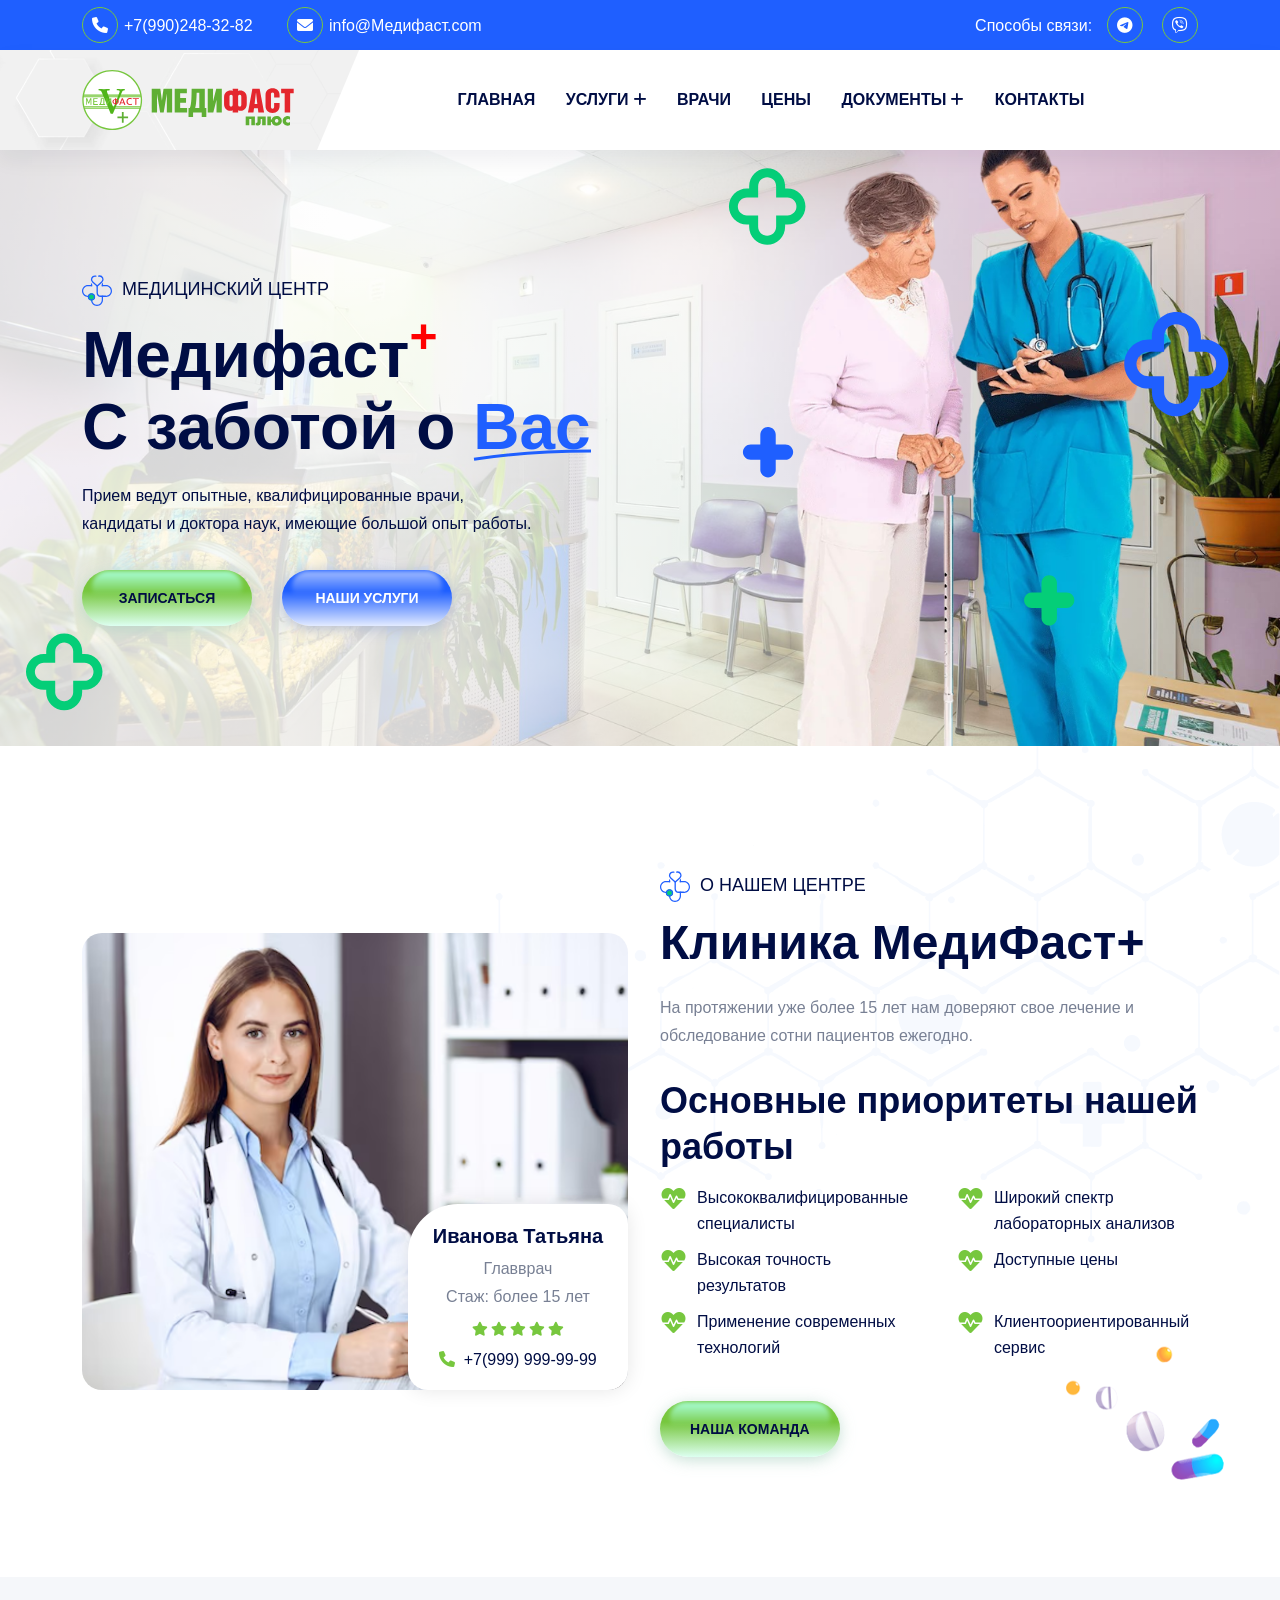
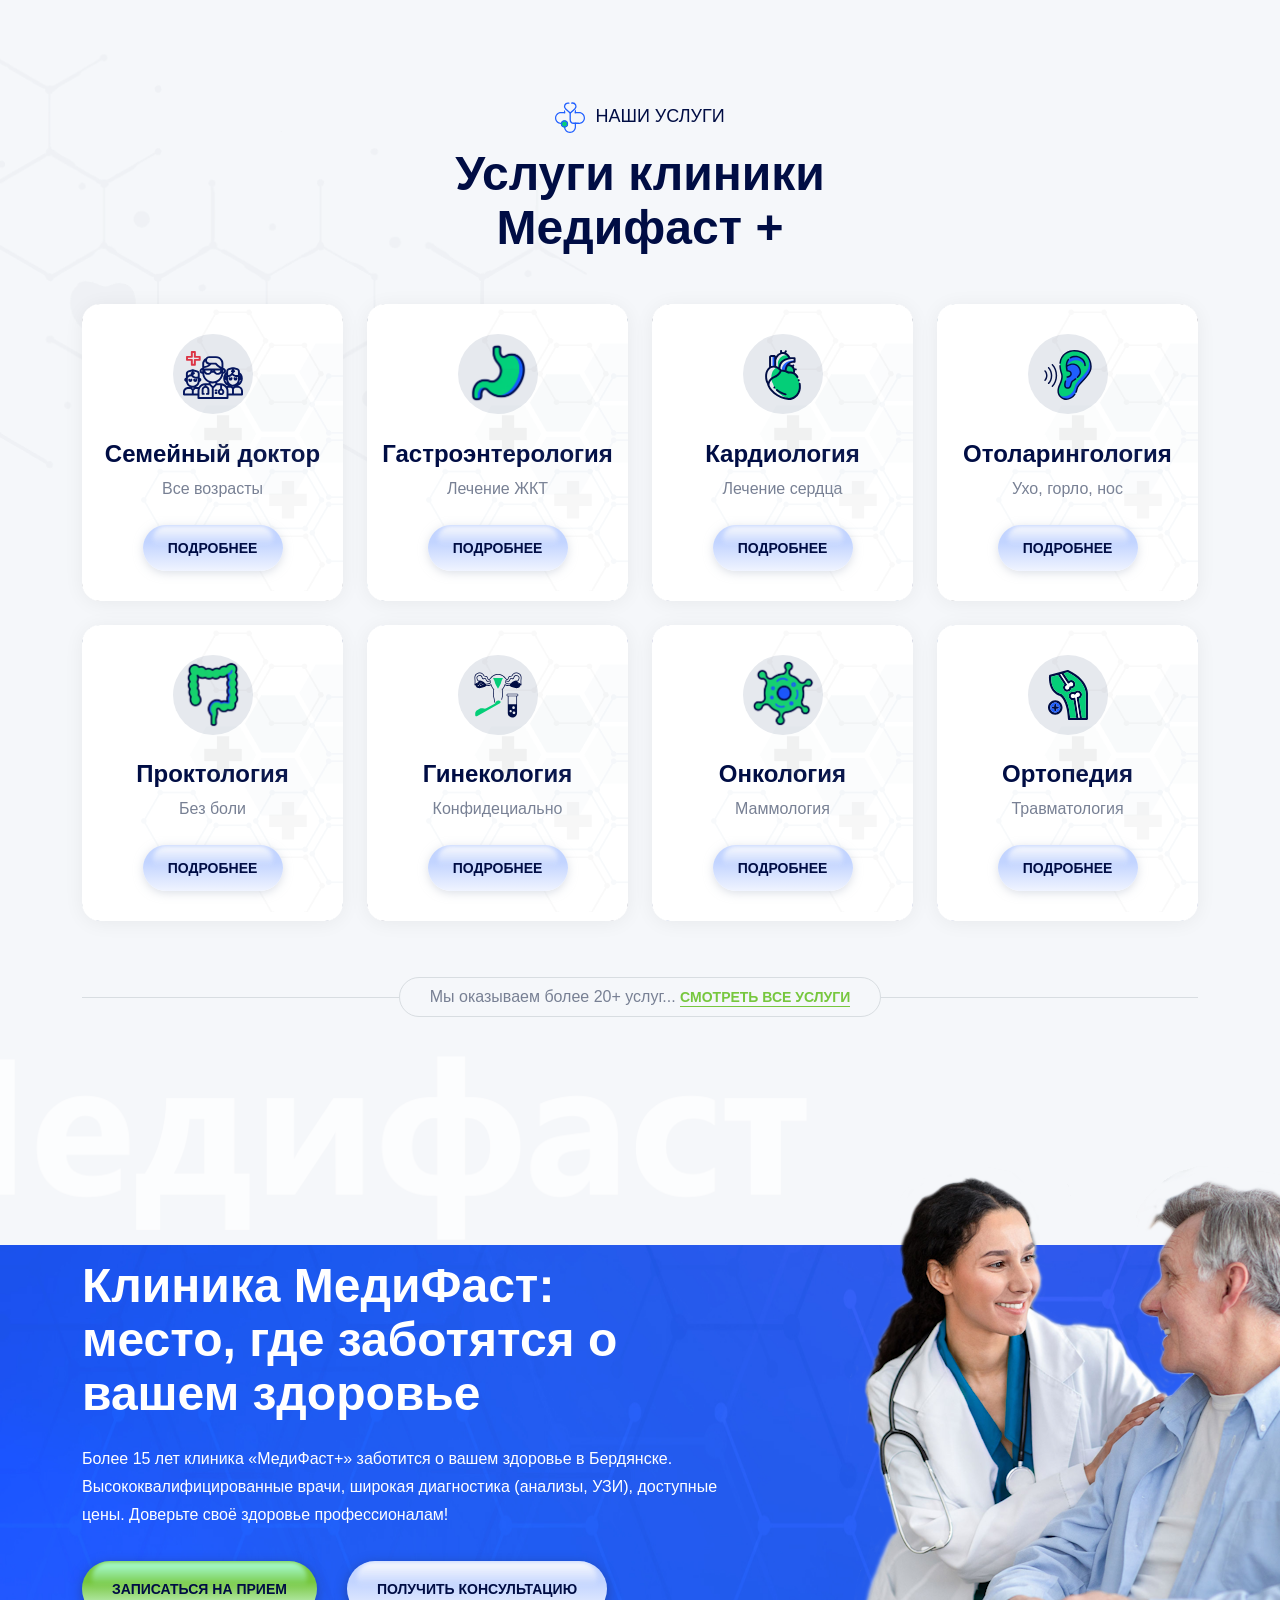
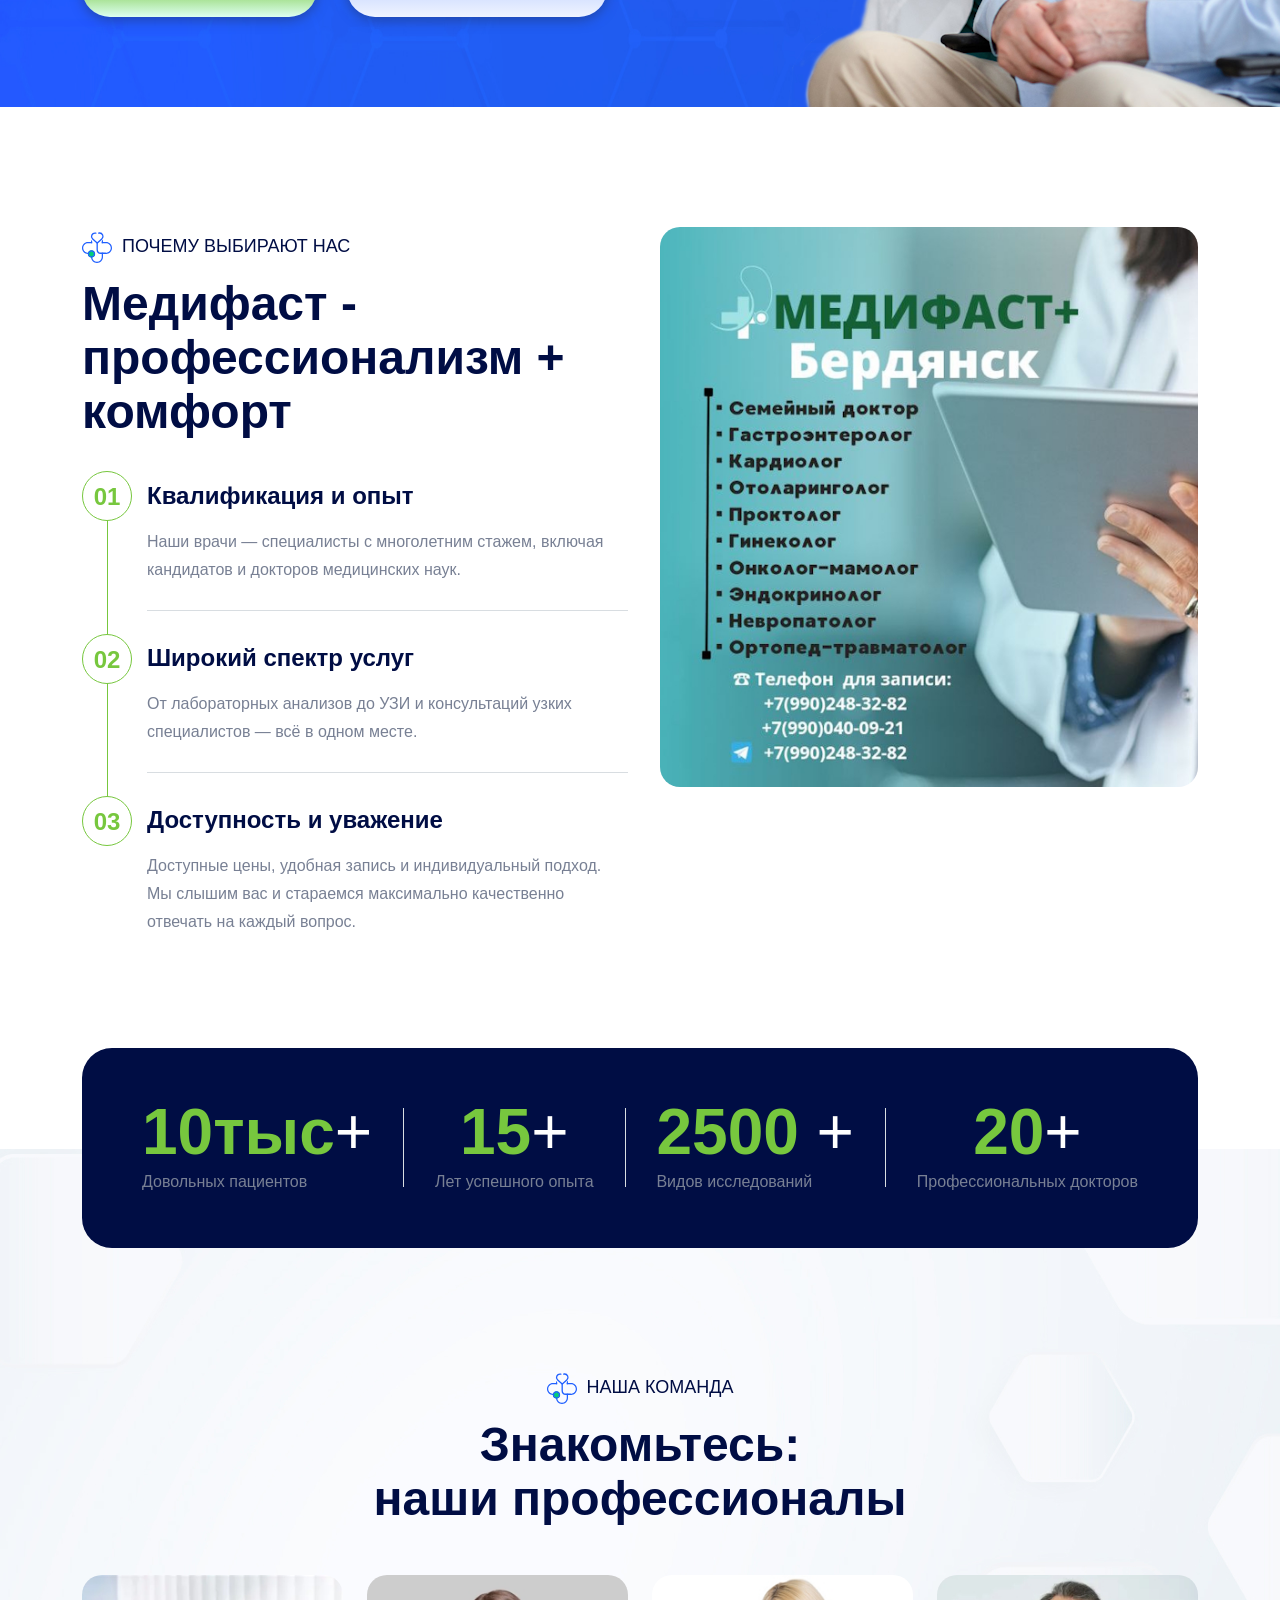
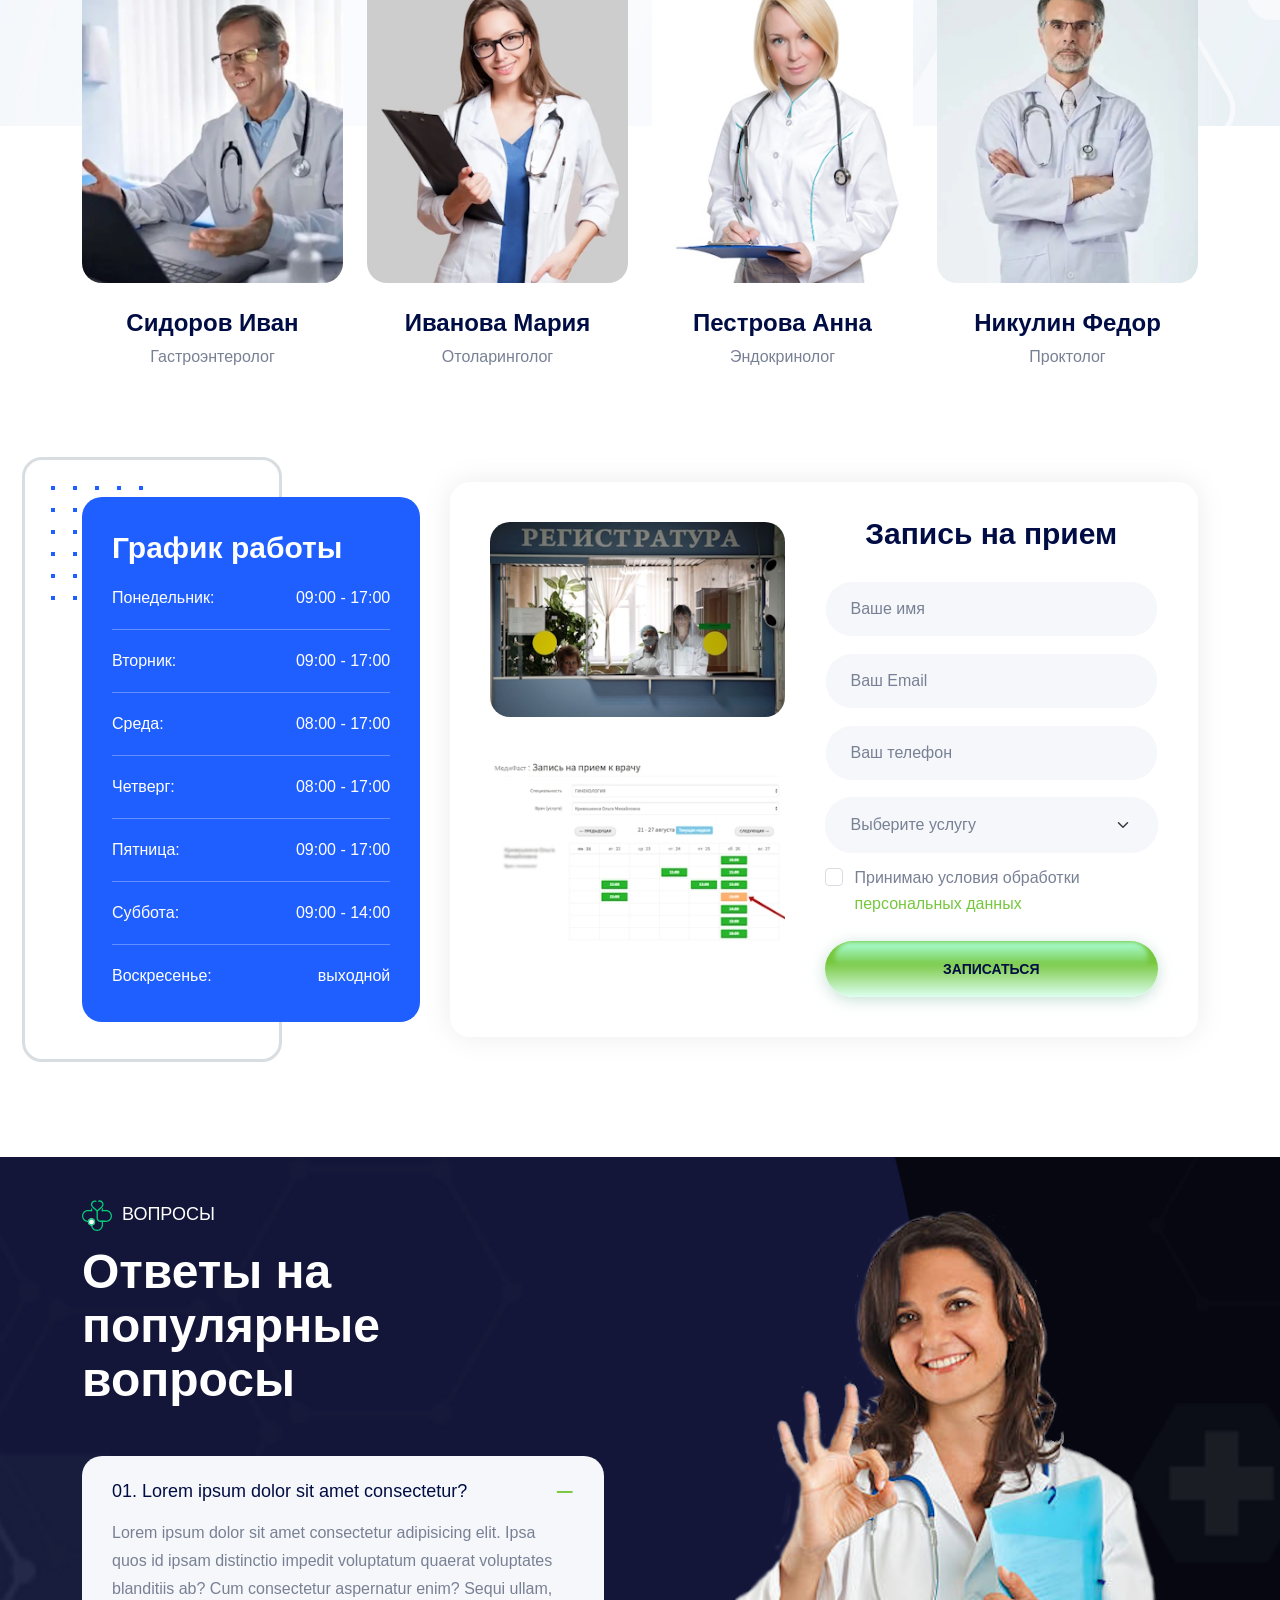
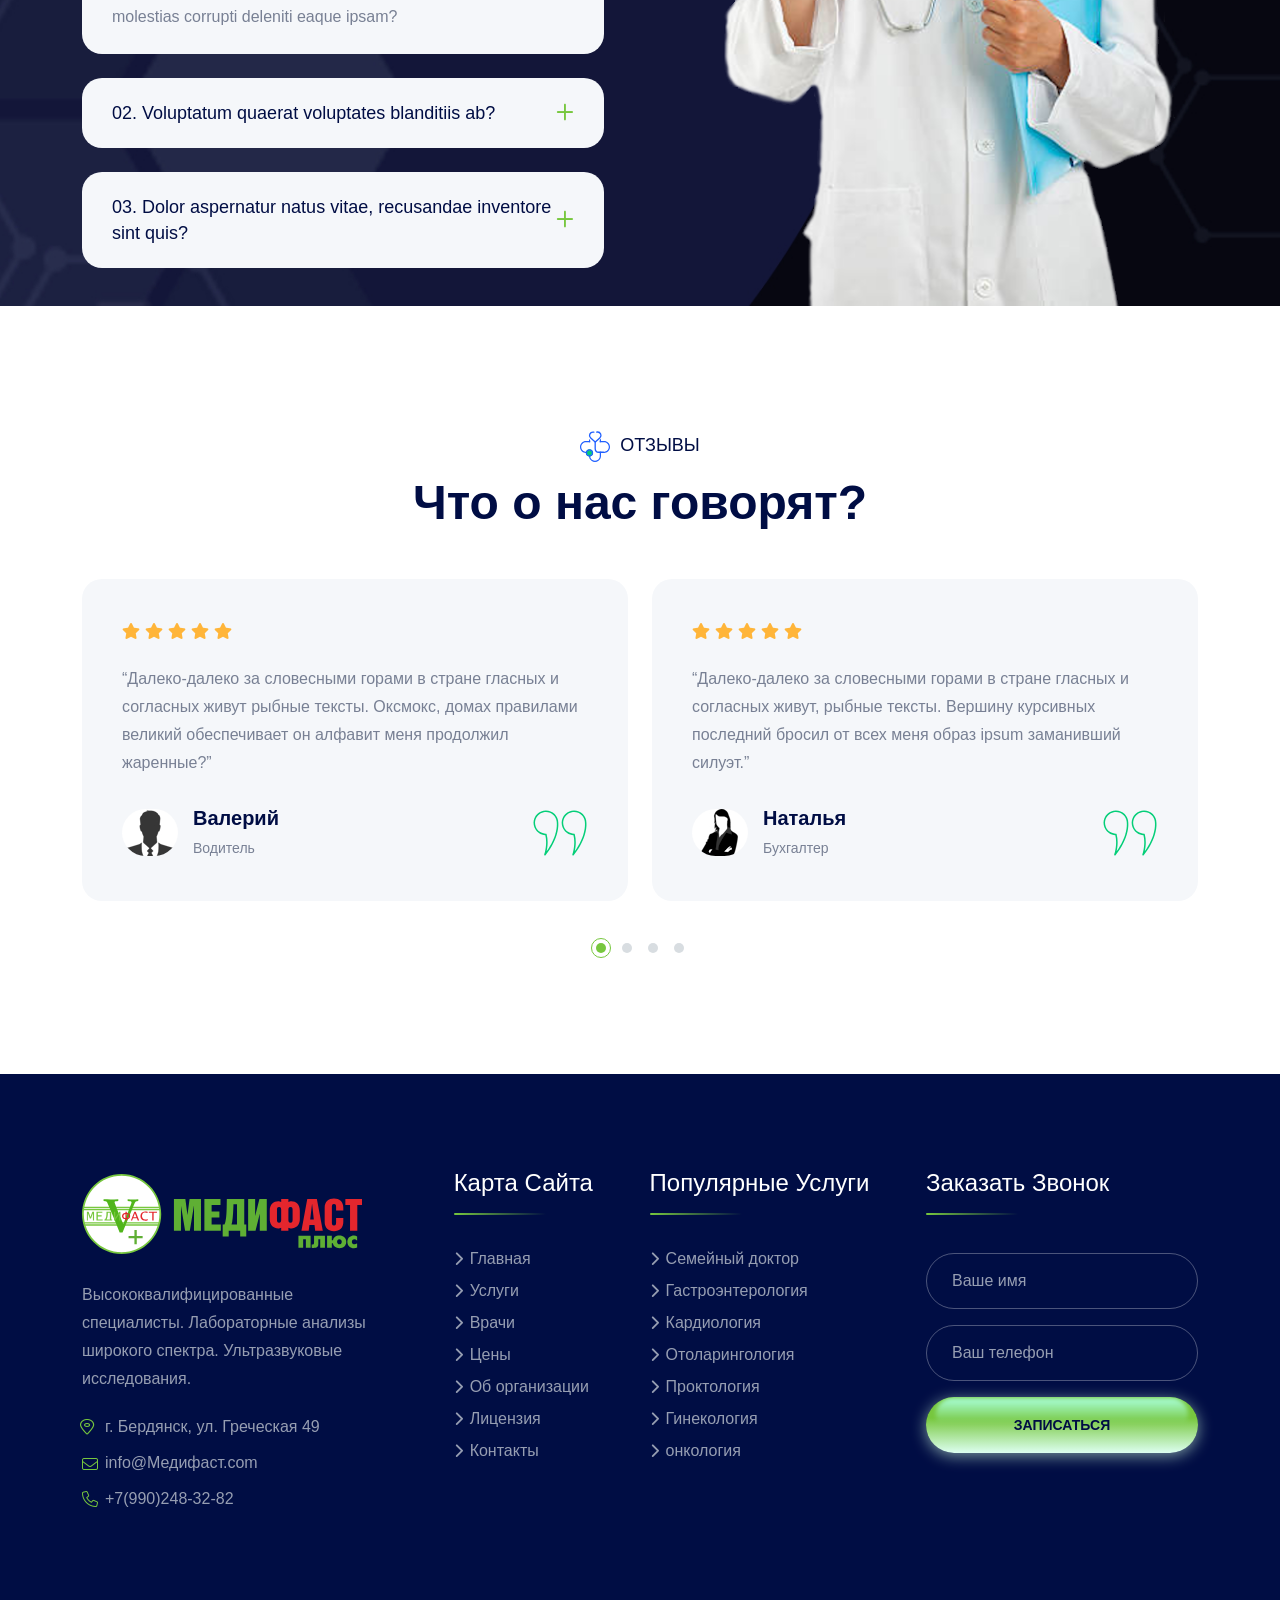
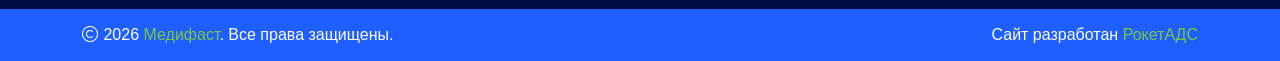
==== commit 4a660dcb: "Update index.html" ====
--- a/index.html
+++ b/index.html
@@ -341,7 +341,7 @@
                             <img src="assets/img/team/glav-vrach.png" alt="глав врач">
                         </div>
                         <div class="about-info">
-                            <h3 class="box-title">Гулан Ольга</h3>
+                            <h3 class="box-title">Иванова Татьяна</h3>
                             <p class="box-text">Главврач <br> Стаж: более 15 лет</p>
                             <div class="box-review">
                                 <i class="fa-sharp fa-solid fa-star"></i><i class="fa-sharp fa-solid fa-star"></i><i class="fa-sharp fa-solid fa-star"></i><i class="fa-sharp fa-solid fa-star"></i><i class="fa-sharp fa-solid fa-star"></i>
@@ -1109,4 +1109,4 @@
     <script src="assets/js/main.js"></script>
 </body>
 
-</html>+</html>
--- a/assets/css/style.css
+++ b/assets/css/style.css
@@ -0,0 +1,19897 @@
+@charset "UTF-8";
+/*
+Template Name: Mediax
+Template URL: https://themeholy.com/html/mediax/
+Description: Health & Medical HTML Template
+Author: themeholy
+Author URI: https://themeforest.net/user/themeholy
+Version: 1.0.0
+*/
+/*=================================
+    CSS Index Here
+==================================*/
+/*
+
+01. Theme Base
+    1.1. Mixin
+    1.2. Function
+    1.3. Variable
+    1.4. Typography
+    1.5. Extend
+    1.7. Wordpress Default
+02. Reset
+    2.1. Container
+    2.2. Grid
+    2.3. Input
+    2.4. Slider
+    2.5. Mobile Menu
+03. Utilities
+    3.1. Preloader
+    3.2. Buttons
+    3.3. Titles
+    3.4. Common
+    3.6. Font
+    3.7. Background
+    3.8. Text Color
+    3.9. Overlay
+    3.10. Animation
+    
+04. Template Style
+    4.1. Widget
+    4.2. Header
+    4.3. Footer
+    4.4. Breadcumb
+    4.5. Pagination
+    4.6. Blog
+    4.7. Comments
+    4.8. Hero Area
+    4.9. Error    
+    4.00. Popup Search
+    4.00. Popup Side Menu
+    4.00. Wocommerce
+    4.00. Products
+    4.00. Cart
+    4.00. Checkout
+    4.00. Wishlist
+    4.00. Contact
+    4.00. About
+    4.00. Team
+    4.00. Testimonial
+    4.00. Counter
+    4.00. Blog
+    4.00. Brand
+    4.00. Simple Sections
+    4.00. Why
+    4.00. Faq
+    4.00. Service
+    4.00. Process
+    4.00. Feature
+    4.00. Gallery
+    4.00. Category
+    4.00. CTA
+    4.00. Price
+
+05. Spacing
+
+*/
+/*=================================
+    CSS Index End
+==================================*/
+/*=================================
+   01. Theme Base
+==================================*/
+/*------------------- 1.1. Mixin -------------------*/
+@use "sass:math";
+.indicator {
+  position: absolute;
+  top: var(--pos-y);
+  left: var(--pos-x);
+  height: var(--height-set);
+  width: var(--width-set);
+  -webkit-transition: 0.4s ease-in-out;
+  transition: 0.4s ease-in-out;
+}
+
+/*------------------- 1.2. Function -------------------*/
+/*------------------- 1.3. Variable-------------------*/
+:root {
+  /* --theme-color: #04CE78; */
+  --theme-color: #77C73E;
+  --theme-color2: #1F5FFF;
+  --title-color: #000D44;
+  --body-color: #788094;
+  --smoke-color: #F5F7FA;
+  --smoke-color2: #F5F8FD;
+  --black-color: #000000;
+  --gray-color: #bdbdbd;
+  --white-color: #ffffff;
+  --light-color: #bdbdbd;
+  --yellow-color: #FFB539;
+  --success-color: #28a745;
+  --error-color: #dc3545;
+  --th-border-color: #D8DDE1;
+  --title-font: 'PT Sans Caption', sans-serif;
+  --body-font: 'DM Sans', sans-serif;
+  --icon-font: "Font Awesome 6 Pro";
+  --main-container: 1224px;
+  --container-gutters: 24px;
+  --section-space: 120px;
+  --section-space-mobile: 80px;
+  --section-title-space: 60px;
+  --ripple-ani-duration: 5s;
+}
+
+/*------------------- 1.5. Typography -------------------*/
+html,
+body {
+  scroll-behavior: auto !important;
+}
+
+body {
+  font-family: var(--body-font);
+  font-size: 16px;
+  font-weight: 400;
+  color: var(--body-color);
+  line-height: 26px;
+  overflow-x: hidden;
+  -webkit-font-smoothing: antialiased;
+}
+
+iframe {
+  border: none;
+  width: 100%;
+}
+
+.slick-slide:focus,
+button:focus,
+a:focus,
+a:active,
+input,
+input:hover,
+input:focus,
+input:active,
+textarea,
+textarea:hover,
+textarea:focus,
+textarea:active {
+  outline: none;
+}
+
+input:focus {
+  outline: none;
+  box-shadow: none;
+}
+
+img:not([draggable]),
+embed,
+object,
+video {
+  max-width: 100%;
+  height: auto;
+}
+
+ul {
+  list-style-type: disc;
+}
+
+ol {
+  list-style-type: decimal;
+}
+
+table {
+  margin: 0 0 1.5em;
+  width: 100%;
+  border-collapse: collapse;
+  border-spacing: 0;
+  border: 1px solid var(--th-border-color);
+}
+
+th {
+  font-weight: 700;
+  color: var(--title-color);
+}
+
+td,
+th {
+  border: 1px solid var(--th-border-color);
+  padding: 9px 12px;
+}
+
+a {
+  color: var(--theme-color);
+  text-decoration: none;
+  outline: 0;
+  -webkit-transition: all ease 0.4s;
+  transition: all ease 0.4s;
+}
+
+a:hover {
+  color: var(--title-color);
+}
+
+a:active, a:focus, a:hover, a:visited {
+  text-decoration: none;
+  outline: 0;
+}
+
+button {
+  -webkit-transition: all ease 0.4s;
+  transition: all ease 0.4s;
+}
+
+img {
+  border: none;
+  max-width: 100%;
+}
+
+ins {
+  text-decoration: none;
+}
+
+pre {
+  font-family: var(--body-font);
+  background: #f5f5f5;
+  color: #666;
+  font-size: 14px;
+  margin: 20px 0;
+  overflow: auto;
+  padding: 20px;
+  white-space: pre-wrap;
+  word-wrap: break-word;
+}
+
+span.ajax-loader:empty,
+p:empty {
+  display: none;
+}
+
+p {
+  font-family: var(--body-font);
+  margin: 0 0 18px 0;
+  color: var(--body-color);
+  line-height: 1.75;
+}
+
+h1 a,
+h2 a,
+h3 a,
+h4 a,
+h5 a,
+h6 a,
+p a,
+span a {
+  font-size: inherit;
+  font-family: inherit;
+  font-weight: inherit;
+  line-height: inherit;
+}
+
+.h1,
+h1,
+.h2,
+h2,
+.h3,
+h3,
+.h4,
+h4,
+.h5,
+h5,
+.h6,
+h6 {
+  font-family: var(--title-font);
+  color: var(--title-color);
+  text-transform: none;
+  font-weight: 700;
+  line-height: 1.4;
+  margin: 0 0 15px 0;
+}
+
+.h1,
+h1 {
+  font-size: 64px;
+  line-height: 1.156;
+}
+
+.h2,
+h2 {
+  font-size: 48px;
+  line-height: 1.125;
+}
+
+.h3,
+h3 {
+  font-size: 36px;
+  line-height: 1.278;
+}
+
+.h4,
+h4 {
+  font-size: 30px;
+  line-height: 1.333;
+}
+
+.h5,
+h5 {
+  font-size: 24px;
+  line-height: 1.417;
+}
+
+.h6,
+h6 {
+  font-size: 20px;
+  line-height: 1.5;
+}
+
+/* Large devices */
+@media (max-width: 1199px) {
+  .h1,
+  h1 {
+    font-size: 48px;
+    line-height: 1.3;
+  }
+  .h2,
+  h2 {
+    font-size: 36px;
+    line-height: 1.3;
+  }
+  .h3,
+  h3 {
+    font-size: 30px;
+  }
+  .h4,
+  h4 {
+    font-size: 24px;
+  }
+  .h5,
+  h5 {
+    font-size: 20px;
+  }
+  .h6,
+  h6 {
+    font-size: 16px;
+  }
+}
+
+/* Small devices */
+@media (max-width: 767px) {
+  .h1,
+  h1 {
+    font-size: 40px;
+  }
+  .h2,
+  h2 {
+    font-size: 34px;
+    line-height: 1.3;
+  }
+  .h3,
+  h3 {
+    font-size: 26px;
+  }
+  .h4,
+  h4 {
+    font-size: 22px;
+  }
+  .h5,
+  h5 {
+    font-size: 18px;
+  }
+  .h6,
+  h6 {
+    font-size: 16px;
+  }
+}
+
+/* Extra small devices */
+@media (max-width: 575px) {
+  .h1,
+  h1 {
+    font-size: 34px;
+    line-height: 1.35;
+  }
+  .h2,
+  h2 {
+    font-size: 28px;
+  }
+}
+
+/* Extra small devices */
+@media (max-width: 375px) {
+  .h1,
+  h1 {
+    font-size: 32px;
+  }
+}
+
+/*------------------- 1.6. Extend -------------------*/
+/*------------------- 1.7. Wordpress Default -------------------*/
+/*=================================
+    02. Reset
+==================================*/
+/*------------------- 2.1. Container -------------------*/
+/* Medium Large devices */
+@media (max-width: 1399px) {
+  :root {
+    --main-container: 1250px;
+  }
+}
+
+@media (min-width: 1560px) {
+  .th-container2 {
+    width: 100%;
+    max-width: 1560px;
+    margin-left: auto;
+    margin-right: 0;
+    padding-left: 0;
+    padding-right: 0;
+  }
+  .th-container2 .container {
+    --main-container: 1220px;
+  }
+  .th-container3 {
+    width: 100%;
+    max-width: 1560px;
+    margin-left: 0;
+    margin-right: auto;
+    padding-left: 0;
+    padding-right: 0;
+  }
+  .th-container3 .container {
+    --main-container: 1220px;
+  }
+}
+
+/* Hight Resoulation devices */
+@media (min-width: 1922px) {
+  .th-container3,
+  .th-container2 {
+    margin-right: auto;
+  }
+}
+
+@media only screen and (min-width: 1300px) {
+  .container-xxl,
+  .container-xl,
+  .container-lg,
+  .container-md,
+  .container-sm,
+  .container {
+    max-width: calc(var(--main-container) + var(--container-gutters));
+    padding-left: calc(var(--container-gutters) / 2);
+    padding-right: calc(var(--container-gutters) / 2);
+  }
+  .container-xxl.px-0,
+  .container-xl.px-0,
+  .container-lg.px-0,
+  .container-md.px-0,
+  .container-sm.px-0,
+  .container.px-0 {
+    max-width: var(--main-container);
+  }
+}
+
+@media only screen and (min-width: 1300px) {
+  .th-container {
+    --main-container: 1800px;
+  }
+}
+
+@media only screen and (max-width: 1600px) {
+  .container-fluid.px-0 {
+    padding-left: 15px !important;
+    padding-right: 15px !important;
+  }
+  .container-fluid.px-0 .row {
+    margin-left: 0 !important;
+    margin-right: 0 !important;
+  }
+}
+
+.container-gallery {
+  max-width: 1840px;
+}
+
+/*------------------- 2.2. Grid -------------------*/
+.slick-track > [class*=col] {
+  -webkit-flex-shrink: 0;
+      -ms-flex-negative: 0;
+          flex-shrink: 0;
+  width: 100%;
+  max-width: 100%;
+  padding-right: calc(var(--bs-gutter-x)/ 2);
+  padding-left: calc(var(--bs-gutter-x)/ 2);
+  margin-top: var(--bs-gutter-y);
+}
+
+@media (min-width: 1300px) {
+  .row {
+    --bs-gutter-x: 24px;
+  }
+}
+
+.gy-30 {
+  --bs-gutter-y: 30px;
+}
+
+.g-0 {
+  --bs-gutter-y: 0;
+  --bs-gutter-x: 0;
+}
+
+.gx-0 {
+  --bs-gutter-x: 0;
+}
+
+.gy-40 {
+  --bs-gutter-y: 40px;
+}
+
+.gy-50 {
+  --bs-gutter-y: 50px;
+}
+
+.gx-10 {
+  --bs-gutter-x: 10px;
+}
+
+.gy-10 {
+  --bs-gutter-y: 10px;
+}
+
+@media (min-width: 1299px) {
+  .gx-60 {
+    --bs-gutter-x: 60px;
+  }
+}
+
+@media (min-width: 1399px) {
+  .gx-30 {
+    --bs-gutter-x: 30px;
+  }
+  .gx-25 {
+    --bs-gutter-x: 25px;
+  }
+  .gx-40 {
+    --bs-gutter-x: 40px;
+  }
+}
+
+/* Medium devices */
+@media (max-width: 991px) {
+  .gy-50 {
+    --bs-gutter-y: 40px;
+  }
+}
+
+/*------------------- 2.3. Input -------------------*/
+select,
+.form-control,
+.form-select,
+textarea,
+input {
+  height: 56px;
+  padding: 0 25px 0 25px;
+  padding-right: 45px;
+  border: 1px solid transparent;
+  color: var(--body-color);
+  background-color: var(--smoke-color);
+  border-radius: 27px;
+  font-size: 16px;
+  width: 100%;
+  font-family: var(--body-font);
+  -webkit-transition: 0.4s ease-in-out;
+  transition: 0.4s ease-in-out;
+}
+
+select:focus,
+.form-control:focus,
+.form-select:focus,
+textarea:focus,
+input:focus {
+  outline: 0;
+  box-shadow: none;
+  border-color: var(--th-border-color);
+  background-color: var(--smoke-color2);
+}
+
+select::-moz-placeholder,
+.form-control::-moz-placeholder,
+.form-select::-moz-placeholder,
+textarea::-moz-placeholder,
+input::-moz-placeholder {
+  color: var(--body-color);
+}
+
+select::-webkit-input-placeholder,
+.form-control::-webkit-input-placeholder,
+.form-select::-webkit-input-placeholder,
+textarea::-webkit-input-placeholder,
+input::-webkit-input-placeholder {
+  color: var(--body-color);
+}
+
+select:-ms-input-placeholder,
+.form-control:-ms-input-placeholder,
+.form-select:-ms-input-placeholder,
+textarea:-ms-input-placeholder,
+input:-ms-input-placeholder {
+  color: var(--body-color);
+}
+
+select::-webkit-input-placeholder, .form-control::-webkit-input-placeholder, .form-select::-webkit-input-placeholder, textarea::-webkit-input-placeholder, input::-webkit-input-placeholder {
+  color: var(--body-color);
+}
+
+select::-moz-placeholder, .form-control::-moz-placeholder, .form-select::-moz-placeholder, textarea::-moz-placeholder, input::-moz-placeholder {
+  color: var(--body-color);
+}
+
+select:-ms-input-placeholder, .form-control:-ms-input-placeholder, .form-select:-ms-input-placeholder, textarea:-ms-input-placeholder, input:-ms-input-placeholder {
+  color: var(--body-color);
+}
+
+select::-ms-input-placeholder, .form-control::-ms-input-placeholder, .form-select::-ms-input-placeholder, textarea::-ms-input-placeholder, input::-ms-input-placeholder {
+  color: var(--body-color);
+}
+
+select::placeholder,
+.form-control::placeholder,
+.form-select::placeholder,
+textarea::placeholder,
+input::placeholder {
+  color: var(--body-color);
+}
+
+.form-select,
+select {
+  display: block;
+  width: 100%;
+  line-height: 1.5;
+  vertical-align: middle;
+  background-image: url("data:image/svg+xml;charset=utf-8,%3Csvg xmlns='http://www.w3.org/2000/svg' viewBox='0 0 16 16'%3E%3Cpath fill='none' stroke='%23343a40' stroke-linecap='round' stroke-linejoin='round' stroke-width='2' d='M2 5l6 6 6-6'/%3E%3C/svg%3E");
+  background-position: right 26px center;
+  background-repeat: no-repeat;
+  background-size: 16px 12px;
+  -webkit-appearance: none;
+  -moz-appearance: none;
+  appearance: none;
+  cursor: pointer;
+}
+
+.form-select.style2,
+select.style2 {
+  background-image: url("data:image/svg+xml,%3Csvg width='11' height='6' viewBox='0 0 11 6' fill='none' xmlns='http://www.w3.org/2000/svg'%3E%3Cpath d='M9.87109 1.71094L5.71484 5.62109C5.56901 5.7487 5.41406 5.8125 5.25 5.8125C5.08594 5.8125 4.9401 5.7487 4.8125 5.62109L0.65625 1.71094C0.382812 1.40104 0.373698 1.09115 0.628906 0.78125C0.920573 0.507812 1.23047 0.498698 1.55859 0.753906L5.25 4.25391L8.96875 0.753906C9.27865 0.498698 9.57943 0.498698 9.87109 0.753906C10.1263 1.08203 10.1263 1.40104 9.87109 1.71094Z' fill='%238B929C'/%3E%3C/svg%3E");
+}
+
+textarea.form-control,
+textarea {
+  min-height: 154px;
+  padding-top: 16px;
+  padding-bottom: 17px;
+}
+
+textarea.form-control.style2,
+textarea.style2 {
+  min-height: 100px;
+}
+
+.form-group {
+  margin-bottom: var(--bs-gutter-x);
+  position: relative;
+}
+
+.form-group > i {
+  display: inline-block;
+  position: absolute;
+  right: 25px;
+  top: 19px;
+  font-size: 16px;
+  color: var(--body-color);
+}
+
+.form-group > i.fa-envelope {
+  padding-top: 1px;
+}
+
+.form-group > i.fa-comment {
+  margin-top: -2px;
+}
+
+.form-group > i.fa-chevron-down {
+  width: 17px;
+  background-color: var(--smoke-color2);
+}
+
+.form-group.has-label > i {
+  top: 50px;
+}
+
+[class*="col-"].form-group > i {
+  right: calc((var(--bs-gutter-x) / 2) + 25px);
+}
+
+.form-rounded-10 .form-control,
+.form-rounded-10 .form-select {
+  border-radius: 10px !important;
+}
+
+.form-rounded-10 .th-btn {
+  border-radius: 10px;
+}
+
+option:checked, option:focus, option:hover {
+  background-color: var(--theme-color);
+  color: var(--white-color);
+}
+
+input::-webkit-outer-spin-button,
+input::-webkit-inner-spin-button {
+  -webkit-appearance: none;
+  margin: 0;
+}
+
+/* Firefox */
+input[type="number"] {
+  -moz-appearance: textfield;
+}
+
+input[type="checkbox"] {
+  visibility: hidden;
+  opacity: 0;
+  display: inline-block;
+  vertical-align: middle;
+  width: 0;
+  height: 0;
+  display: none;
+}
+
+input[type="checkbox"]:checked ~ label:before {
+  content: "\f00c";
+  color: var(--white-color);
+  background-color: var(--theme-color);
+  border-color: var(--theme-color);
+}
+
+input[type="checkbox"] ~ label {
+  position: relative;
+  padding-left: 30px;
+  cursor: pointer;
+  display: block;
+}
+
+input[type="checkbox"] ~ label:before {
+  content: "";
+  font-family: var(--icon-font);
+  font-weight: 700;
+  position: absolute;
+  left: 0px;
+  top: 3.5px;
+  background-color: var(--white-color);
+  border: 1px solid var(--th-border-color);
+  height: 18px;
+  width: 18px;
+  line-height: 18px;
+  border-radius: 4px;
+  text-align: center;
+  font-size: 12px;
+}
+
+input[type="checkbox"].style2 ~ label {
+  color: #8B929C;
+  padding-left: 23px;
+  margin-bottom: -0.5em;
+}
+
+input[type="checkbox"].style2 ~ label:before {
+  background-color: rgba(255, 255, 255, 0.1);
+  border: 1px solid #8B929C;
+  height: 14px;
+  width: 14px;
+  line-height: 14px;
+  border-radius: 3px;
+  top: 6px;
+}
+
+input[type="checkbox"].style2:checked ~ label:before {
+  color: var(--theme-color);
+}
+
+input[type="radio"] {
+  visibility: hidden;
+  opacity: 0;
+  display: inline-block;
+  vertical-align: middle;
+  width: 0;
+  height: 0;
+  display: none;
+}
+
+input[type="radio"] ~ label {
+  position: relative;
+  padding-left: 30px;
+  cursor: pointer;
+  line-height: 1;
+  display: inline-block;
+  font-weight: 600;
+  margin-bottom: 0;
+}
+
+input[type="radio"] ~ label::before {
+  content: "\f111";
+  position: absolute;
+  font-family: var(--icon-font);
+  left: 0;
+  top: -2px;
+  width: 20px;
+  height: 20px;
+  padding-left: 0;
+  font-size: 0.6em;
+  line-height: 19px;
+  text-align: center;
+  border: 1px solid var(--theme-color);
+  border-radius: 100%;
+  font-weight: 700;
+  background: var(--white-color);
+  color: transparent;
+  -webkit-transition: all 0.2s ease;
+  transition: all 0.2s ease;
+}
+
+input[type="radio"]:checked ~ label::before {
+  border-color: var(--theme-color);
+  background-color: var(--theme-color);
+  color: var(--white-color);
+}
+
+label {
+  margin-bottom: 0.5em;
+  margin-top: -0.3em;
+  display: block;
+  color: var(--body-color);
+  font-family: var(--body-font);
+  font-size: 16px;
+}
+
+textarea.is-invalid,
+select.is-invalid,
+input.is-invalid,
+.was-validated input:invalid {
+  border: 1px solid var(--error-color) !important;
+  background-position: right calc(0.375em + 0.8875rem) center;
+  background-image: none;
+}
+
+textarea.is-invalid:focus,
+select.is-invalid:focus,
+input.is-invalid:focus,
+.was-validated input:invalid:focus {
+  outline: 0;
+  box-shadow: none;
+}
+
+textarea.is-invalid {
+  background-position: top calc(0.375em + 0.5875rem) right calc(0.375em + 0.8875rem);
+}
+
+.row.no-gutters > .form-group {
+  margin-bottom: 0;
+}
+
+.form-messages {
+  display: none;
+}
+
+.form-messages.mb-0 * {
+  margin-bottom: 0;
+}
+
+.form-messages.success {
+  color: var(--success-color);
+  display: block;
+}
+
+.form-messages.error {
+  color: var(--error-color);
+  display: block;
+}
+
+.form-messages pre {
+  padding: 0;
+  background-color: transparent;
+  color: inherit;
+}
+
+/*------------------- 2.4. Slick Slider -------------------*/
+.swiper-wrapper.row {
+  -webkit-flex-wrap: nowrap;
+      -ms-flex-wrap: nowrap;
+          flex-wrap: nowrap;
+}
+
+.th-slider.has-shadow {
+  padding-left: 12px;
+  padding-right: 12px;
+  margin: -25px -12px;
+}
+
+.th-slider.has-shadow .swiper-wrapper {
+  padding: 25px 0;
+}
+
+.swiper-fade .swiper-slide {
+  -webkit-transition: 0.6s ease-in-out;
+  transition: 0.6s ease-in-out;
+}
+
+.swiper-fade .swiper-slide-prev {
+  opacity: 0;
+}
+
+.swiper-pagination-bullets {
+  position: relative;
+  z-index: 3;
+  text-align: center;
+  margin: 50px 0 -7px 0;
+  line-height: 10px;
+  height: 10px;
+}
+
+.swiper-pagination-bullets .swiper-pagination-bullet {
+  display: inline-block;
+  --swiper-pagination-bullet-size: 10px;
+  --swiper-pagination-bullet-horizontal-gap: 8px;
+  margin: 5px 7px;
+  opacity: 1;
+  background-color: var(--th-border-color);
+  position: relative;
+  cursor: pointer;
+}
+
+.swiper-pagination-bullets .swiper-pagination-bullet:before {
+  content: '';
+  position: absolute;
+  inset: -5px;
+  border: 1px solid var(--th-border-color);
+  -webkit-transform: scale(0.2);
+      -ms-transform: scale(0.2);
+          transform: scale(0.2);
+  border-radius: inherit;
+  -webkit-transition: 0.4s ease-in-out;
+  transition: 0.4s ease-in-out;
+}
+
+.swiper-pagination-bullets .swiper-pagination-bullet.swiper-pagination-bullet-active {
+  background-color: var(--theme-color);
+}
+
+.swiper-pagination-bullets .swiper-pagination-bullet.swiper-pagination-bullet-active:before {
+  -webkit-transform: scale(1);
+      -ms-transform: scale(1);
+          transform: scale(1);
+  border-color: var(--theme-color);
+}
+
+.has-shadow .swiper-pagination-bullets {
+  margin: 40px 0 17px 0;
+}
+
+.slider-area {
+  position: relative;
+}
+
+.slider-arrow {
+  display: inline-block;
+  padding: 0;
+  background-color: var(--smoke-color);
+  color: var(--title-color);
+  position: absolute;
+  top: 50%;
+  border: 1px solid var(--th-border-color);
+  left: var(--pos-x, -120px);
+  width: var(--icon-size, 56px);
+  height: var(--icon-size, 56px);
+  line-height: var(--icon-size, 55px);
+  font-size: var(--icon-font-size, 20px);
+  margin-top: calc(var(--icon-size, 56px) / -2);
+  z-index: 3;
+  border-radius: 99px;
+}
+
+.slider-arrow.default {
+  position: relative;
+  --pos-x: 0;
+  margin-top: 0;
+  visibility: visible;
+  opacity: 1;
+}
+
+.slider-arrow.icon-sm {
+  width: var(--icon-size, 46px);
+  height: var(--icon-size, 46px);
+  line-height: var(--icon-size, 46px);
+  font-size: 18px;
+}
+
+.slider-arrow.slider-next {
+  right: var(--pos-x, -120px);
+  left: auto;
+}
+
+.slider-arrow:hover {
+  background-color: var(--theme-color2);
+  color: var(--white-color);
+  border-color: var(--theme-color2);
+}
+
+.arrow-margin .slider-arrow {
+  top: calc(50% - 30px);
+}
+
+.arrow-wrap {
+  position: relative;
+}
+
+.arrow-wrap .slider-arrow {
+  opacity: 0;
+  visibility: hidden;
+  -webkit-transform: scale(0.4);
+      -ms-transform: scale(0.4);
+          transform: scale(0.4);
+  /* Medium Large devices */
+}
+
+@media (max-width: 1299px) {
+  .arrow-wrap .slider-arrow {
+    display: none;
+  }
+}
+
+.arrow-wrap:hover .slider-arrow {
+  opacity: 1;
+  visibility: visible;
+  -webkit-transform: scale(1);
+      -ms-transform: scale(1);
+          transform: scale(1);
+}
+
+/* Extra large devices */
+@media (max-width: 1500px) {
+  .slider-arrow {
+    --arrow-horizontal: -20px;
+    --pos-x: -70px;
+  }
+}
+
+/* Medium Large devices */
+@media (max-width: 1399px) {
+  .slider-arrow {
+    --arrow-horizontal: 40px;
+    --pos-x: -17px;
+  }
+}
+
+.icon-box .slider-arrow:not(:last-child) {
+  margin-right: 8px;
+}
+
+/* Medium devices */
+@media (max-width: 991px) {
+  .slider-arrow {
+    --icon-size: 40px;
+    line-height: 38px;
+    margin-right: 40px;
+    font-size: 14px;
+  }
+  .slider-arrow.slider-next {
+    margin-right: 0;
+    margin-left: 40px;
+  }
+  .slick-dots {
+    margin: 40px 0 0 0;
+  }
+  .icon-box .slider-arrow {
+    margin-right: 0;
+  }
+}
+
+.slick-3d-active {
+  margin-left: -12%;
+  margin-right: -12%;
+}
+
+.slick-3d-active .slick-list {
+  padding-left: 30% !important;
+  padding-right: 30% !important;
+}
+
+.slick-3d-active .slick-track {
+  max-width: 100% !important;
+  -webkit-transform: translate3d(0, 0, 0) !important;
+          transform: translate3d(0, 0, 0) !important;
+  -webkit-perspective: 100px;
+          perspective: 100px;
+}
+
+.slick-3d-active .slick-slide {
+  position: absolute;
+  top: 0;
+  left: 0;
+  right: 0;
+  bottom: 0;
+  margin: auto;
+  opacity: 0;
+  width: 100% !important;
+  -webkit-transform: translate3d(0, 0, 0);
+          transform: translate3d(0, 0, 0);
+  -webkit-transition: opacity 1s, -webkit-transform 1s;
+  transition: opacity 1s, -webkit-transform 1s;
+  transition: transform 1s, opacity 1s;
+  transition: transform 1s, opacity 1s, -webkit-transform 1s;
+}
+
+.slick-3d-active .slick-3d-next,
+.slick-3d-active .slick-3d-prev,
+.slick-3d-active .slick-3d-next2,
+.slick-3d-active .slick-3d-prev2 {
+  display: block;
+}
+
+.slick-3d-active .slick-current {
+  opacity: 1;
+  position: relative;
+  display: block;
+  z-index: 2;
+}
+
+.slick-3d-active .slick-3d-next {
+  opacity: 1;
+  -webkit-transform: translate3d(50%, 0, -21px);
+          transform: translate3d(50%, 0, -21px);
+  z-index: 1;
+  -webkit-perspective: 1000px;
+          perspective: 1000px;
+}
+
+.slick-3d-active .slick-3d-next2 {
+  opacity: 1;
+  -webkit-transform: translate3d(40%, 0, -23px);
+          transform: translate3d(40%, 0, -23px);
+  z-index: 0;
+  -webkit-perspective: 1000px;
+          perspective: 1000px;
+}
+
+.slick-3d-active .slick-3d-prev {
+  opacity: 1;
+  -webkit-transform: translate3d(-50%, 0, -21px);
+          transform: translate3d(-50%, 0, -21px);
+}
+
+.slick-3d-active .slick-3d-prev .testi-card {
+  box-shadow: none;
+}
+
+.slick-3d-active .slick-3d-prev2 {
+  opacity: 1;
+  -webkit-transform: translate3d(-40%, 0, -23px);
+          transform: translate3d(-40%, 0, -23px);
+}
+
+/*------------------- 2.5. Mobile Menu -------------------*/
+.th-menu-wrapper {
+  position: fixed;
+  top: 0;
+  left: 0;
+  bottom: 0;
+  background-color: rgba(0, 0, 0, 0.6);
+  z-index: 999999;
+  width: 0;
+  width: 100%;
+  height: 100%;
+  -webkit-transition: all ease 0.8s;
+  transition: all ease 0.8s;
+  opacity: 0;
+  visibility: hidden;
+}
+
+.th-menu-wrapper .mobile-logo {
+  padding-bottom: 30px;
+  padding-top: 40px;
+  display: block;
+  text-align: center;
+  background-color: var(--smoke-color2);
+}
+
+.th-menu-wrapper .mobile-logo svg {
+  max-width: 185px;
+}
+
+.th-menu-wrapper .th-menu-toggle {
+  border: none;
+  font-size: 22px;
+  position: absolute;
+  right: -16.5px;
+  top: 25px;
+  padding: 0;
+  line-height: 1;
+  width: 33px;
+  height: 33px;
+  line-height: 35px;
+  font-size: 18px;
+  z-index: 1;
+  color: var(--white-color);
+  background-color: var(--theme-color);
+  border-radius: 50%;
+}
+
+.th-menu-wrapper .th-menu-toggle:hover {
+  background-color: var(--title-color);
+  color: var(--white-color);
+}
+
+.th-menu-wrapper .th-menu-area {
+  width: 100%;
+  max-width: 310px;
+  background-color: #fff;
+  border-right: 3px solid var(--theme-color);
+  height: 100%;
+  position: relative;
+  left: -110%;
+  opacity: 0;
+  visibility: hidden;
+  -webkit-transition: all ease 1s;
+  transition: all ease 1s;
+  z-index: 1;
+}
+
+.th-menu-wrapper.th-body-visible {
+  opacity: 1;
+  visibility: visible;
+}
+
+.th-menu-wrapper.th-body-visible .th-menu-area {
+  left: 0;
+  opacity: 1;
+  visibility: visible;
+}
+
+.th-mobile-menu {
+  overflow-y: scroll;
+  max-height: calc(100vh - 200px);
+  padding-bottom: 40px;
+  margin-top: 33px;
+  text-align: left;
+}
+
+.th-mobile-menu ul {
+  margin: 0;
+  padding: 0 0;
+}
+
+.th-mobile-menu ul li {
+  border-bottom: 1px solid #fdedf1;
+  list-style-type: none;
+}
+
+.th-mobile-menu ul li li:first-child {
+  border-top: 1px solid #fdedf1;
+}
+
+.th-mobile-menu ul li a {
+  display: block;
+  position: relative;
+  padding: 12px 0;
+  line-height: 1.4;
+  font-size: 16px;
+  text-transform: capitalize;
+  color: var(--title-color);
+  padding-left: 18px;
+}
+
+.th-mobile-menu ul li a:before {
+  content: '\f105';
+  font-family: var(--icon-font);
+  position: absolute;
+  left: 0;
+  top: 12px;
+  margin-right: 10px;
+  display: inline-block;
+}
+
+.th-mobile-menu ul li.th-active > a {
+  color: var(--theme-color);
+}
+
+.th-mobile-menu ul li.th-active > a:before {
+  -webkit-transform: rotate(90deg);
+      -ms-transform: rotate(90deg);
+          transform: rotate(90deg);
+}
+
+.th-mobile-menu ul li ul li {
+  padding-left: 20px;
+}
+
+.th-mobile-menu ul li ul li:last-child {
+  border-bottom: none;
+}
+
+.th-mobile-menu ul .th-item-has-children > a .th-mean-expand {
+  position: absolute;
+  right: 0;
+  top: 50%;
+  font-weight: 400;
+  font-size: 12px;
+  width: 25px;
+  height: 25px;
+  line-height: 25px;
+  margin-top: -12.5px;
+  display: inline-block;
+  text-align: center;
+  background-color: var(--smoke-color);
+  color: var(--title-color);
+  box-shadow: 0 0 20px -8px rgba(173, 136, 88, 0.5);
+  border-radius: 50%;
+}
+
+.th-mobile-menu ul .th-item-has-children > a .th-mean-expand:before {
+  content: '\f067';
+  font-family: var(--icon-font);
+}
+
+.th-mobile-menu ul .th-item-has-children > a:after {
+  content: "\f067";
+  font-family: var(--icon-font);
+  width: 22px;
+  height: 22px;
+  line-height: 22px;
+  display: inline-block;
+  text-align: center;
+  font-size: 12px;
+  border-radius: 50px;
+  background-color: var(--smoke-color);
+  float: right;
+  margin-top: 1px;
+}
+
+.th-mobile-menu ul .th-item-has-children.th-active > a .th-mean-expand:before {
+  content: '\f068';
+}
+
+.th-mobile-menu ul .th-item-has-children.th-active > a:after {
+  content: "\f068";
+}
+
+.th-mobile-menu > ul {
+  padding: 0 40px;
+}
+
+.th-mobile-menu > ul > li:last-child {
+  border-bottom: none;
+}
+
+.th-menu-toggle {
+  width: 56px;
+  height: 56px;
+  padding: 0;
+  font-size: 20px;
+  border: none;
+  background-color: var(--theme-color);
+  color: var(--white-color);
+  display: inline-block;
+  border-radius: 5px;
+}
+
+.th-menu-toggle:hover {
+  background-color: var(--title-color);
+}
+
+.th-menu-toggle.style-text, .th-menu-toggle.style-text-white {
+  width: auto;
+  height: auto;
+  background-color: transparent;
+  color: var(--title-color);
+  font-size: 20px;
+}
+
+.th-menu-toggle.style-text i, .th-menu-toggle.style-text-white i {
+  margin-right: 10px;
+}
+
+.th-menu-toggle.style-text-white {
+  color: var(--white-color);
+}
+
+@media (max-width: 400px) {
+  .th-menu-wrapper .th-menu-area {
+    width: 100%;
+    max-width: 270px;
+  }
+  .th-mobile-menu > ul {
+    padding: 0 20px;
+  }
+}
+
+/*=================================
+    03. Utilities
+==================================*/
+/*------------------- 3.1. Preloader -------------------*/
+.preloader {
+  position: fixed;
+  left: 0;
+  right: 0;
+  top: 0;
+  bottom: 0;
+  z-index: 999;
+  background-color: var(--white-color);
+}
+
+.preloader .th-btn {
+  padding: 15px 20px;
+  border-radius: 0;
+  font-size: 14px;
+}
+
+.preloader-inner {
+  text-align: center;
+  position: absolute;
+  left: 50%;
+  top: 50%;
+  -webkit-transform: translate(-50%, -50%);
+      -ms-transform: translate(-50%, -50%);
+          transform: translate(-50%, -50%);
+  text-align: center;
+  line-height: 1;
+}
+
+.preloader-inner img {
+  display: block;
+  margin: 0 auto 0 auto;
+}
+
+.loader {
+  width: 48px;
+  height: 48px;
+  display: inline-block;
+  position: relative;
+}
+
+.loader::after,
+.loader::before {
+  content: "";
+  box-sizing: border-box;
+  width: 48px;
+  height: 48px;
+  border-radius: 50%;
+  border: 2px solid var(--title-color);
+  position: absolute;
+  left: 0;
+  top: 0;
+  -webkit-animation: animloader 2s linear infinite;
+          animation: animloader 2s linear infinite;
+}
+
+.loader::after {
+  -webkit-animation-delay: 1s;
+          animation-delay: 1s;
+}
+
+@-webkit-keyframes animloader {
+  0% {
+    -webkit-transform: scale(0);
+            transform: scale(0);
+    opacity: 1;
+  }
+  100% {
+    -webkit-transform: scale(1);
+            transform: scale(1);
+    opacity: 0;
+  }
+}
+
+@keyframes animloader {
+  0% {
+    -webkit-transform: scale(0);
+            transform: scale(0);
+    opacity: 1;
+  }
+  100% {
+    -webkit-transform: scale(1);
+            transform: scale(1);
+    opacity: 0;
+  }
+}
+
+/*------------------- 3.2. Buttons -------------------*/
+.th-btn {
+  position: relative;
+  z-index: 2;
+  overflow: hidden;
+  vertical-align: middle;
+  display: inline-block;
+  border: none;
+  text-transform: uppercase;
+  text-align: center;
+  color: var(--title-color);
+  background: -webkit-linear-gradient(top, var(--theme-color) 37.5%, #DDFFF1 100%);
+  background: linear-gradient(180deg, var(--theme-color) 37.5%, #DDFFF1 100%);
+  box-shadow: 0px 3px 15px rgba(174, 211, 195, 0.7);
+  font-family: var(--body-font);
+  font-size: 14px;
+  font-weight: 700;
+  line-height: 1;
+  padding: 21px 30px;
+  min-width: 170px;
+  border-radius: 30px;
+}
+
+.th-btn:before {
+  content: "";
+  position: absolute;
+  height: 56%;
+  top: 1px;
+  left: 10px;
+  width: calc(100% - 20px);
+  background: -webkit-linear-gradient(top, #A9FFDA 0%, rgba(169, 255, 218, 0) 78.65%);
+  background: linear-gradient(180deg, #A9FFDA 0%, rgba(169, 255, 218, 0) 78.65%);
+  -webkit-filter: blur(2px);
+          filter: blur(2px);
+  z-index: -1;
+  -webkit-transition: all 0.4s ease-out;
+  transition: all 0.4s ease-out;
+  border-radius: inherit;
+}
+
+.th-btn i {
+  font-size: 0.95em;
+}
+
+.th-btn:hover {
+  -webkit-transform: translateY(-3px);
+      -ms-transform: translateY(-3px);
+          transform: translateY(-3px);
+}
+
+.th-btn.style2 {
+  background: -webkit-linear-gradient(top, #C2D4FF 37.5%, #F0F4FF 100%);
+  background: linear-gradient(180deg, #C2D4FF 37.5%, #F0F4FF 100%);
+  box-shadow: 0px 2px 10px rgba(184, 191, 208, 0.5);
+}
+
+.th-btn.style2:before {
+  background: -webkit-linear-gradient(top, #F9FAFD 0%, rgba(249, 250, 253, 0) 78.65%);
+  background: linear-gradient(180deg, #F9FAFD 0%, rgba(249, 250, 253, 0) 78.65%);
+}
+
+.th-btn.style3:hover {
+  box-shadow: 0px 3px 12px rgba(33, 50, 93, 0.5);
+}
+
+.th-btn.style4 {
+  background-color: var(--theme-color2);
+  background: -webkit-linear-gradient(top, var(--theme-color2) 37.5%, #E3EBFF 100%);
+  background: linear-gradient(180deg, var(--theme-color2) 37.5%, #E3EBFF 100%);
+  box-shadow: 0px 3px 15px #B0BAD3;
+  color: var(--white-color);
+}
+
+.th-btn.style4:before {
+  background: -webkit-linear-gradient(top, #A3BDFF 0%, rgba(155, 184, 255, 0) 78.65%);
+  background: linear-gradient(180deg, #A3BDFF 0%, rgba(155, 184, 255, 0) 78.65%);
+}
+
+.th-btn.style5 {
+  background-color: var(--theme-color);
+  color: var(--white-color);
+}
+
+.th-btn.style5:hover {
+  color: var(--theme-color);
+}
+
+.th-btn.style5:hover:before, .th-btn.style5:hover:after {
+  background-color: var(--white-color);
+}
+
+.th-btn.style6 {
+  background-color: var(--title-color);
+}
+
+.th-btn.style6:hover {
+  background-color: var(--theme-color);
+}
+
+.th-btn.style6:hover:before, .th-btn.style6:hover:after {
+  background-color: var(--theme-color);
+}
+
+.th-btn.shadow-1 {
+  box-shadow: 0px 3px 12px rgba(33, 50, 93, 0.5);
+}
+
+.th-btn.btn-fw {
+  width: 100%;
+  box-shadow: 0px 3px 15px rgba(174, 211, 195, 0.7);
+}
+
+.th-btn.style-smoke {
+  background: var(--smoke-color);
+  color: var(--theme-color2);
+  padding: 11px 18px;
+  box-shadow: none;
+}
+
+.th-btn.style-smoke:before {
+  display: none;
+}
+
+.th-btn.style-smoke:hover {
+  background-color: var(--theme-color2);
+  color: var(--white-color);
+}
+
+.th-btn.btn-sm {
+  padding: 16px 25px;
+  min-width: 140px;
+}
+
+.icon-btn {
+  display: inline-block;
+  width: var(--btn-size, 56px);
+  height: var(--btn-size, 56px);
+  line-height: var(--btn-size, 54px);
+  font-size: var(--btn-font-size, 20px);
+  background-color: var(--icon-bg, #fff);
+  color: var(--title-color);
+  text-align: center;
+  border-radius: 0;
+  border: 1px solid var(--th-border-color);
+  -webkit-transition: 0.4s ease-in-out;
+  transition: 0.4s ease-in-out;
+  position: relative;
+}
+
+.icon-btn:hover {
+  background-color: var(--theme-color);
+  color: var(--white-color);
+  border-color: var(--theme-color);
+}
+
+.icon-btn.style2 {
+  background-color: var(--theme-color);
+  color: var(--white-color);
+  border: none;
+  border-radius: 99px;
+  line-height: var(--btn-size, 56px);
+}
+
+.icon-btn.style2:hover {
+  background-color: var(--theme-color2);
+}
+
+.play-btn {
+  display: inline-block;
+  position: relative;
+  z-index: 1;
+}
+
+.play-btn > i {
+  display: inline-block;
+  width: var(--icon-size, 56px);
+  height: var(--icon-size, 56px);
+  line-height: var(--icon-size, 56px);
+  text-align: center;
+  background-color: var(--white-color);
+  color: var(--theme-color);
+  font-size: var(--icon-font-size, 1.4em);
+  border-radius: 50%;
+  z-index: 1;
+  -webkit-transition: all ease 0.4s;
+  transition: all ease 0.4s;
+}
+
+.play-btn:after, .play-btn:before {
+  content: "";
+  position: absolute;
+  left: 0;
+  top: 0;
+  right: 0;
+  bottom: 0;
+  background-color: var(--white-color);
+  z-index: -1;
+  border-radius: 50%;
+  -webkit-transition: all ease 0.4s;
+  transition: all ease 0.4s;
+}
+
+.play-btn:after {
+  -webkit-animation-delay: 2s;
+          animation-delay: 2s;
+}
+
+.play-btn:hover:after, .play-btn:hover::before,
+.play-btn:hover i {
+  background-color: var(--theme-color);
+  color: var(--white-color);
+}
+
+.play-btn.style2:before, .play-btn.style2:after {
+  background-color: transparent;
+  border: 1px solid var(--white-color);
+}
+
+.play-btn.style3 > i {
+  --icon-size: 40px;
+  font-size: 14px;
+  border: 1px solid;
+  background-color: var(--theme-color);
+  color: var(--white-color);
+}
+
+.play-btn.style3:before, .play-btn.style3:after {
+  background-color: var(--white-color);
+}
+
+.play-btn.style3:hover > i {
+  background-color: var(--white-color);
+  color: var(--theme-color);
+}
+
+.play-btn.style3:hover:before, .play-btn.style3:hover:after {
+  background-color: var(--white-color);
+}
+
+.link-btn {
+  font-weight: 600;
+  font-size: 14px;
+  display: inline-block;
+  line-height: 0.8;
+  position: relative;
+  padding-bottom: 2px;
+  margin-bottom: -2px;
+  text-transform: uppercase;
+  color: var(--theme-color);
+}
+
+.link-btn i {
+  margin-left: 5px;
+  font-size: 0.9rem;
+}
+
+.link-btn:before {
+  content: "";
+  position: absolute;
+  left: 0;
+  bottom: 0;
+  width: 0;
+  height: 2px;
+  background-color: var(--theme-color);
+  -webkit-transition: all ease 0.4s;
+  transition: all ease 0.4s;
+}
+
+.link-btn:hover {
+  color: var(--theme-color);
+}
+
+.link-btn:hover::before {
+  width: 100%;
+}
+
+.line-btn {
+  font-size: 14px;
+  font-weight: 600;
+  display: inline-block;
+  line-height: 0.8;
+  position: relative;
+  padding-bottom: 4px;
+  margin-bottom: -1px;
+  text-transform: uppercase;
+  color: var(--theme-color);
+}
+
+.line-btn i {
+  margin-left: 5px;
+  font-size: 0.9rem;
+}
+
+.line-btn:before {
+  content: "";
+  position: absolute;
+  left: 0;
+  bottom: 0;
+  width: 100%;
+  height: 1px;
+  background-color: var(--theme-color);
+  -webkit-transition: all ease 0.4s;
+  transition: all ease 0.4s;
+}
+
+.line-btn:hover {
+  color: var(--theme-color);
+}
+
+.line-btn:hover::before {
+  background-color: var(--theme-color);
+  width: 45px;
+}
+
+.scroll-top {
+  position: fixed;
+  right: 30px;
+  bottom: 30px;
+  height: 50px;
+  width: 50px;
+  cursor: pointer;
+  display: block;
+  border-radius: 50px;
+  z-index: 10000;
+  opacity: 1;
+  visibility: hidden;
+  -webkit-transform: translateY(45px);
+      -ms-transform: translateY(45px);
+          transform: translateY(45px);
+  -webkit-transition: all 300ms linear;
+  transition: all 300ms linear;
+}
+
+.scroll-top:after {
+  content: "\f062";
+  font-family: var(--icon-font);
+  position: absolute;
+  text-align: center;
+  line-height: 50px;
+  font-size: 20px;
+  color: var(--theme-color);
+  left: 0;
+  top: 0;
+  height: 50px;
+  width: 50px;
+  cursor: pointer;
+  display: block;
+  z-index: 1;
+  border: 2px solid var(--theme-color);
+  box-shadow: none;
+  border-radius: 50%;
+}
+
+.scroll-top svg {
+  color: var(--theme-color);
+  border-radius: 50%;
+  background: var(--white-color);
+}
+
+.scroll-top svg path {
+  fill: none;
+}
+
+.scroll-top .progress-circle path {
+  stroke: var(--theme-color);
+  stroke-width: 20px;
+  box-sizing: border-box;
+  -webkit-transition: all 400ms linear;
+  transition: all 400ms linear;
+}
+
+.scroll-top.show {
+  opacity: 1;
+  visibility: visible;
+  -webkit-transform: translateY(0);
+      -ms-transform: translateY(0);
+          transform: translateY(0);
+}
+
+/*------------------- 3.3. Titles -------------------*/
+.sec-title {
+  margin-bottom: calc(var(--section-title-space) - 11px);
+  margin-top: -0.2em;
+  font-weight: 600;
+}
+
+.sec-title.has-line {
+  display: -webkit-box;
+  display: -webkit-flex;
+  display: -ms-flexbox;
+  display: flex;
+  -webkit-box-align: center;
+  -webkit-align-items: center;
+      -ms-flex-align: center;
+          align-items: center;
+  gap: 15px;
+  /* Small devices */
+}
+
+@media (max-width: 767px) {
+  .sec-title.has-line {
+    -webkit-box-pack: center;
+    -webkit-justify-content: center;
+        -ms-flex-pack: center;
+            justify-content: center;
+  }
+}
+
+.sec-title.has-line:after {
+  content: '';
+  height: 1px;
+  -webkit-box-flex: 1;
+  -webkit-flex: 1;
+      -ms-flex: 1;
+          flex: 1;
+  background-color: var(--th-border-color);
+  /* Small devices */
+}
+
+@media (max-width: 767px) {
+  .sec-title.has-line:after {
+    display: none;
+  }
+}
+
+.sub-title {
+  display: block;
+  font-family: var(--title-font);
+  font-size: 18px;
+  font-weight: 500;
+  color: var(--title-color);
+  margin-bottom: 24px;
+  padding-top: 5px;
+  text-transform: uppercase;
+  line-height: 28px;
+}
+
+.sub-title img {
+  width: 30px;
+  margin-right: 10px;
+}
+
+.sub-title.h4 {
+  font-size: 30px;
+  font-weight: 600;
+  line-height: 1;
+  margin-top: -0.14em;
+}
+
+@media (max-width: 991px) {
+  .sub-title i {
+    font-size: 24px;
+  }
+}
+
+.sec-heading {
+  color: var(--theme-color);
+  font-size: 30px;
+  font-weight: 600;
+  position: relative;
+  padding-bottom: 24px;
+  margin-bottom: 24px;
+  /* Medium devices */
+  /* Extra small devices */
+}
+
+@media (max-width: 991px) {
+  .sec-heading {
+    font-size: 26px;
+  }
+}
+
+@media (max-width: 575px) {
+  .sec-heading {
+    font-size: 22px;
+    margin-bottom: 16px;
+    padding-bottom: 16px;
+  }
+}
+
+.sec-heading:after {
+  content: '';
+  position: absolute;
+  bottom: 0;
+  left: calc(50% - 90px);
+  width: 180px;
+  height: 3px;
+  background-color: var(--theme-color);
+}
+
+.box-title {
+  font-size: 24px;
+  line-height: 1.417;
+  font-weight: 600;
+  margin-top: -0.32em;
+}
+
+.box-title a {
+  color: inherit;
+}
+
+.box-title a:hover {
+  color: var(--theme-color);
+}
+
+.box-subtitle {
+  margin-bottom: 8px;
+}
+
+.box-title2 {
+  font-size: 20px;
+  line-height: 1.5;
+  font-weight: 700;
+  margin-top: -0.35em;
+}
+
+.box-title2 a {
+  color: inherit;
+}
+
+.box-title2 a:hover {
+  color: var(--theme-color);
+}
+
+.title-area {
+  margin-bottom: calc(var(--section-title-space) - 11px);
+  position: relative;
+  z-index: 2;
+}
+
+.title-area .sec-title {
+  margin-bottom: 24px;
+}
+
+.title-area.mb-0 .sec-title {
+  margin-bottom: -0.24em;
+}
+
+.title-area .th-btn {
+  margin-top: 20px;
+  margin-bottom: 10px;
+}
+
+.mb-32 {
+  margin-bottom: 32px;
+}
+
+hr.title-line {
+  margin-top: 0;
+  background-color: var(--th-border-color);
+  opacity: 1;
+}
+
+.sec-btn {
+  text-align: center;
+}
+
+.sec-btn,
+.title-line {
+  margin-bottom: var(--section-title-space);
+}
+
+.shadow-title {
+  font-family: var(--title-font);
+  font-size: 74px;
+  font-weight: 900;
+  line-height: 1;
+  background-image: -webkit-linear-gradient(top, rgba(226, 232, 250, 0.7) 0%, rgba(226, 232, 250, 0) 88.54%);
+  background-image: linear-gradient(180deg, rgba(226, 232, 250, 0.7) 0%, rgba(226, 232, 250, 0) 88.54%);
+  -webkit-background-clip: text;
+  -webkit-text-fill-color: transparent;
+  background-clip: text;
+  text-fill-color: transparent;
+  margin: -0.55em 0 -0.45em -0.25em;
+}
+
+.shadow-title.color2 {
+  background-image: -webkit-linear-gradient(top, #232C47 0%, rgba(20, 29, 56, 0) 91.15%);
+  background-image: linear-gradient(180deg, #232C47 0%, rgba(20, 29, 56, 0) 91.15%);
+}
+
+.shadow-title.color3 {
+  background-image: -webkit-linear-gradient(top, #E0E0E0 0%, rgba(220, 214, 214, 0) 93.75%);
+  background-image: linear-gradient(180deg, #E0E0E0 0%, rgba(220, 214, 214, 0) 93.75%);
+}
+
+.title-area2 {
+  padding: 50px 100px;
+}
+
+.title-area2 .subtitle {
+  color: var(--white-color);
+  text-transform: uppercase;
+  margin-top: -0.4em;
+  margin-bottom: 5px;
+  display: block;
+}
+
+.title-area2 .title {
+  color: var(--white-color);
+  max-width: 430px;
+  margin-bottom: -0.26em;
+}
+
+@media (max-width: 1700px) {
+  .title-area2 {
+    padding: 50px 50px;
+  }
+}
+
+/* Large devices */
+@media (max-width: 1199px) {
+  .sub-title {
+    margin-bottom: 20px;
+  }
+  .shadow-title {
+    font-size: 64px;
+  }
+  .title-area,
+  .sec-title {
+    --section-title-space: 60px;
+  }
+  .title-area.mb-45,
+  .sec-title.mb-45 {
+    margin-bottom: 36px;
+  }
+  .title-area.mb-50,
+  .sec-title.mb-50 {
+    margin-bottom: 40px;
+  }
+  .sec-btn,
+  .title-line {
+    --section-title-space: 55px;
+  }
+  .title-area2 .title {
+    max-width: 300px;
+  }
+}
+
+/* Medium devices */
+@media (max-width: 991px) {
+  .shadow-title {
+    font-size: 60px;
+  }
+  .title-area,
+  .sec-title {
+    --section-title-space: 50px;
+  }
+  .title-area.mb-45,
+  .sec-title.mb-45 {
+    margin-bottom: 35px;
+  }
+  .sec-btn,
+  .title-line {
+    --section-title-space: 50px;
+  }
+  .sub-title.h4 {
+    font-size: 22px;
+  }
+}
+
+/* Small devices */
+@media (max-width: 767px) {
+  .title-area2 {
+    text-align: center;
+  }
+  .title-area2 .title {
+    max-width: 100%;
+  }
+}
+
+/* Extra small devices */
+@media (max-width: 575px) {
+  .shadow-title {
+    font-size: 52px;
+  }
+}
+
+/* Extra small devices */
+@media (max-width: 375px) {
+  .shadow-title {
+    font-size: 40px;
+  }
+  .title-area2 {
+    padding: 40px 20px;
+  }
+}
+
+/*------------------- 3.4. Common -------------------*/
+.shape-mockup-wrap {
+  z-index: 2;
+  position: relative;
+}
+
+.shape-mockup {
+  position: absolute;
+  z-index: -1;
+  pointer-events: none;
+}
+
+.shape-mockup.z-index-3 {
+  z-index: 3;
+  pointer-events: none;
+}
+
+.shape-mockup.z-index-1 {
+  z-index: 1;
+  pointer-events: none;
+}
+
+.shape-mockup .svg-img {
+  height: 110px;
+  width: 110px;
+}
+
+.z-index-step1 {
+  position: relative;
+  z-index: 4 !important;
+}
+
+.z-index-common {
+  position: relative;
+  z-index: 3;
+}
+
+.z-index-3 {
+  z-index: 3;
+}
+
+.z-index-n1 {
+  z-index: -1;
+}
+
+.media-body {
+  -webkit-box-flex: 1;
+  -webkit-flex: 1;
+      -ms-flex: 1;
+          flex: 1;
+}
+
+.badge {
+  position: absolute;
+  width: -webkit-fit-content;
+  width: -moz-fit-content;
+  width: fit-content;
+  display: inline-block;
+  text-align: center;
+  background-color: var(--theme-color);
+  color: var(--white-color);
+  padding: 0.25em 0.45em;
+  font-size: 0.7em;
+  border-radius: 50%;
+  top: 8px;
+  right: 8px;
+  font-weight: 400;
+  -webkit-transition: 0.3s ease-in-out;
+  transition: 0.3s ease-in-out;
+}
+
+.th-social a {
+  display: inline-block;
+  width: var(--icon-size, 46px);
+  height: var(--icon-size, 46px);
+  line-height: var(--icon-size, 46px);
+  background-color: var(--smoke-color);
+  color: var(--title-color);
+  font-size: 16px;
+  text-align: center;
+  margin-right: 5px;
+  border-radius: 99px;
+}
+
+.th-social a:last-child {
+  margin-right: 0;
+}
+
+.th-social a:hover {
+  background-color: var(--theme-color);
+  color: var(--white-color);
+}
+
+.th-social.color-theme a {
+  color: var(--body-color);
+  border-color: var(--theme-color);
+}
+
+.bg-mask {
+  -webkit-mask-size: 100% 100%;
+          mask-size: 100% 100%;
+  -webkit-mask-repeat: no-repeat;
+          mask-repeat: no-repeat;
+}
+
+.box-icon img {
+  -webkit-transition: 0.4s ease-in-out;
+  transition: 0.4s ease-in-out;
+}
+
+.box-text {
+  margin-bottom: -0.5em;
+}
+
+.btn-group {
+  display: -webkit-inline-box;
+  display: -webkit-inline-flex;
+  display: -ms-inline-flexbox;
+  display: inline-flex;
+  -webkit-flex-wrap: wrap;
+      -ms-flex-wrap: wrap;
+          flex-wrap: wrap;
+  -webkit-box-align: center;
+  -webkit-align-items: center;
+      -ms-flex-align: center;
+          align-items: center;
+  gap: 30px;
+  /* Small devices */
+}
+
+.btn-group.style2 {
+  gap: 20px 70px;
+  /* Small devices */
+}
+
+@media (max-width: 767px) {
+  .btn-group.style2 {
+    gap: 20px 30px;
+  }
+}
+
+@media (max-width: 767px) {
+  .btn-group {
+    gap: 20px;
+  }
+}
+
+.th-bg-img {
+  position: absolute;
+  inset: 0;
+}
+
+.th-bg-img img {
+  height: 100%;
+  width: 100%;
+  object-fit: cover;
+}
+
+.xdsoft_datetimepicker {
+  background-color: var(--white-color);
+  z-index: 5;
+}
+
+.mfp-zoom-in .mfp-content {
+  opacity: 0;
+  -webkit-transition: all 0.4s ease;
+  transition: all 0.4s ease;
+  -webkit-transform: scale(0.5);
+      -ms-transform: scale(0.5);
+          transform: scale(0.5);
+}
+
+.mfp-zoom-in.mfp-bg {
+  opacity: 0;
+  -webkit-transition: all 0.4s ease;
+  transition: all 0.4s ease;
+}
+
+.mfp-zoom-in.mfp-ready .mfp-content {
+  opacity: 1;
+  -webkit-transform: scale(1);
+      -ms-transform: scale(1);
+          transform: scale(1);
+}
+
+.mfp-zoom-in.mfp-ready.mfp-bg {
+  opacity: 0.7;
+}
+
+.mfp-zoom-in.mfp-removing .mfp-content {
+  -webkit-transform: scale(0.7);
+      -ms-transform: scale(0.7);
+          transform: scale(0.7);
+  opacity: 0;
+}
+
+.mfp-zoom-in.mfp-removing.mfp-bg {
+  opacity: 0;
+}
+
+/*------------------- 3.6. Font -------------------*/
+.font-icon {
+  font-family: var(--icon-font);
+}
+
+.font-title {
+  font-family: var(--title-font);
+}
+
+.font-body {
+  font-family: var(--body-font);
+}
+
+.fw-extralight {
+  font-weight: 100;
+}
+
+.fw-light {
+  font-weight: 300;
+}
+
+.fw-normal {
+  font-weight: 400;
+}
+
+.fw-medium {
+  font-weight: 500;
+}
+
+.fw-semibold {
+  font-weight: 600;
+}
+
+.fw-bold {
+  font-weight: 700;
+}
+
+.fw-extrabold {
+  font-weight: 800;
+}
+
+.fs-md {
+  font-size: 18px;
+}
+
+.fs-16 {
+  font-size: 16px !important;
+}
+
+.fs-xs {
+  font-size: 14px;
+}
+
+/*------------------- 3.7. Background -------------------*/
+.bg-theme {
+  background-color: var(--theme-color) !important;
+}
+
+.bg-theme2 {
+  background-color: var(--theme-color2) !important;
+}
+
+.bg-smoke {
+  background-color: var(--smoke-color) !important;
+}
+
+.bg-smoke2 {
+  background-color: var(--smoke-color2) !important;
+}
+
+.bg-white {
+  background-color: var(--white-color) !important;
+}
+
+.bg-black {
+  background-color: var(--black-color) !important;
+}
+
+.bg-title {
+  background-color: var(--title-color) !important;
+}
+
+.background-image,
+[data-bg-src] {
+  background-repeat: no-repeat;
+  background-size: cover;
+  background-position: center center;
+}
+
+.bg-fluid {
+  background-repeat: no-repeat;
+  background-size: 100% 100%;
+  background-position: center center;
+}
+
+.bg-auto {
+  background-size: auto auto;
+}
+
+.bg-top-center {
+  background-size: auto;
+  background-position: top center;
+}
+
+.bg-bottom-center {
+  background-size: auto;
+  background-position: bottom center;
+}
+
+.bg-repeat {
+  background-size: auto;
+  background-repeat: repeat;
+}
+
+.bg-bottom-right {
+  background-size: auto;
+  background-position: bottom right;
+}
+
+.bg-top-right {
+  background-size: auto;
+  background-position: top right;
+}
+
+.bg-top-left {
+  background-size: auto;
+  background-position: top left;
+}
+
+/*------------------- 3.8. Text Color -------------------*/
+.text-theme {
+  color: var(--theme-color) !important;
+}
+
+.text-theme2 {
+  color: var(--theme-color2) !important;
+}
+
+.text-title {
+  color: var(--title-color) !important;
+}
+
+.text-body {
+  color: var(--body-color) !important;
+}
+
+.text-white {
+  color: var(--white-color) !important;
+}
+
+.text-light {
+  color: var(--light-color) !important;
+}
+
+.text-yellow {
+  color: var(--yellow-color) !important;
+}
+
+.text-success {
+  color: var(--success-color) !important;
+}
+
+.text-error {
+  color: var(--error-color) !important;
+}
+
+.text-inherit {
+  color: inherit;
+}
+
+.text-inherit:hover {
+  color: var(--theme-color);
+}
+
+a.text-theme:hover,
+.text-reset:hover {
+  text-decoration: underline;
+}
+
+/*------------------- 3.9. Overlay -------------------*/
+.overlay {
+  position: absolute;
+  top: 0;
+  left: 0;
+  height: 100%;
+  width: 100%;
+}
+
+.position-center {
+  position: absolute;
+  left: 50%;
+  top: 50%;
+  -webkit-transform: translate(-50%, -50%);
+      -ms-transform: translate(-50%, -50%);
+          transform: translate(-50%, -50%);
+}
+
+[data-overlay] {
+  position: relative;
+  z-index: 2;
+}
+
+[data-overlay] [class^="col-"],
+[data-overlay] [class*="col-"] {
+  z-index: 1;
+}
+
+[data-overlay]:before {
+  content: '';
+  position: absolute;
+  left: 0;
+  top: 0;
+  right: 0;
+  bottom: 0;
+  z-index: 1;
+}
+
+[data-overlay="theme"]:before {
+  background-color: var(--theme-color);
+}
+
+[data-overlay="theme2"]:before {
+  background-color: var(--theme-color2);
+}
+
+[data-overlay="title"]:before {
+  background-color: var(--title-color);
+}
+
+[data-overlay="smoke"]:before {
+  background-color: var(--smoke-color);
+}
+
+[data-overlay="white"]:before {
+  background-color: var(--white-color);
+}
+
+[data-overlay="black"]:before {
+  background-color: var(--black-color);
+}
+
+[data-overlay="overlay1"]:before {
+  background-color: #080E1C;
+}
+
+[data-opacity="1"]:before {
+  opacity: 0.1;
+}
+
+[data-opacity="2"]:before {
+  opacity: 0.2;
+}
+
+[data-opacity="3"]:before {
+  opacity: 0.3;
+}
+
+[data-opacity="4"]:before {
+  opacity: 0.4;
+}
+
+[data-opacity="5"]:before {
+  opacity: 0.5;
+}
+
+[data-opacity="6"]:before {
+  opacity: 0.6;
+}
+
+[data-opacity="7"]:before {
+  opacity: 0.7;
+}
+
+[data-opacity="8"]:before {
+  opacity: 0.8;
+}
+
+[data-opacity="9"]:before {
+  opacity: 0.9;
+}
+
+[data-opacity="10"]:before {
+  opacity: 1;
+}
+
+/*------------------- 3.10. Animation -------------------*/
+.ripple-animation, .play-btn:after, .play-btn:before {
+  -webkit-animation-duration: var(--ripple-ani-duration);
+          animation-duration: var(--ripple-ani-duration);
+  -webkit-animation-timing-function: ease-in-out;
+          animation-timing-function: ease-in-out;
+  -webkit-animation-iteration-count: infinite;
+          animation-iteration-count: infinite;
+  -webkit-animation-name: ripple;
+          animation-name: ripple;
+}
+
+@-webkit-keyframes ripple {
+  0% {
+    -webkit-transform: scale(1);
+            transform: scale(1);
+    opacity: 0;
+  }
+  30% {
+    opacity: 0.4;
+  }
+  100% {
+    -webkit-transform: scale(1.8);
+            transform: scale(1.8);
+    opacity: 0;
+  }
+}
+
+@keyframes ripple {
+  0% {
+    -webkit-transform: scale(1);
+            transform: scale(1);
+    opacity: 0;
+  }
+  30% {
+    opacity: 0.4;
+  }
+  100% {
+    -webkit-transform: scale(1.8);
+            transform: scale(1.8);
+    opacity: 0;
+  }
+}
+
+@-webkit-keyframes ripple2 {
+  0% {
+    -webkit-transform: scale(1);
+            transform: scale(1);
+    opacity: 0;
+  }
+  30% {
+    opacity: 0.4;
+  }
+  100% {
+    -webkit-transform: scale(2.8);
+            transform: scale(2.8);
+    opacity: 0;
+  }
+}
+
+@keyframes ripple2 {
+  0% {
+    -webkit-transform: scale(1);
+            transform: scale(1);
+    opacity: 0;
+  }
+  30% {
+    opacity: 0.4;
+  }
+  100% {
+    -webkit-transform: scale(2.8);
+            transform: scale(2.8);
+    opacity: 0;
+  }
+}
+
+.fancy-animation {
+  -webkit-animation: morph 8s ease-in-out infinite;
+          animation: morph 8s ease-in-out infinite;
+}
+
+@-webkit-keyframes morph {
+  0% {
+    border-radius: 60% 40% 30% 70% / 60% 30% 70% 40%;
+  }
+  50% {
+    border-radius: 30% 60% 70% 40% / 50% 60% 30% 60%;
+  }
+  100% {
+    border-radius: 60% 40% 30% 70% / 60% 30% 70% 40%;
+  }
+}
+
+@keyframes morph {
+  0% {
+    border-radius: 60% 40% 30% 70% / 60% 30% 70% 40%;
+  }
+  50% {
+    border-radius: 30% 60% 70% 40% / 50% 60% 30% 60%;
+  }
+  100% {
+    border-radius: 60% 40% 30% 70% / 60% 30% 70% 40%;
+  }
+}
+
+.movingX {
+  -webkit-animation: movingX 8s linear infinite;
+          animation: movingX 8s linear infinite;
+}
+
+@-webkit-keyframes movingX {
+  0% {
+    -webkit-transform: translateX(0);
+            transform: translateX(0);
+  }
+  50% {
+    -webkit-transform: translateX(50px);
+            transform: translateX(50px);
+  }
+  100% {
+    -webkit-transform: translateX(0);
+            transform: translateX(0);
+  }
+}
+
+@keyframes movingX {
+  0% {
+    -webkit-transform: translateX(0);
+            transform: translateX(0);
+  }
+  50% {
+    -webkit-transform: translateX(50px);
+            transform: translateX(50px);
+  }
+  100% {
+    -webkit-transform: translateX(0);
+            transform: translateX(0);
+  }
+}
+
+.movingCar {
+  -webkit-animation: movingCar 25s linear infinite;
+          animation: movingCar 25s linear infinite;
+}
+
+@-webkit-keyframes movingCar {
+  0% {
+    -webkit-transform: translateX(0) rotateY(0deg);
+            transform: translateX(0) rotateY(0deg);
+  }
+  50% {
+    -webkit-transform: translateX(calc(100vw*-1 + 108%));
+            transform: translateX(calc(100vw*-1 + 108%));
+  }
+  51% {
+    -webkit-transform: translateX(calc(100vw*-1 + 108%)) rotateY(180deg);
+            transform: translateX(calc(100vw*-1 + 108%)) rotateY(180deg);
+  }
+  100% {
+    -webkit-transform: translateX(0) rotateY(180deg);
+            transform: translateX(0) rotateY(180deg);
+  }
+}
+
+@keyframes movingCar {
+  0% {
+    -webkit-transform: translateX(0) rotateY(0deg);
+            transform: translateX(0) rotateY(0deg);
+  }
+  50% {
+    -webkit-transform: translateX(calc(100vw*-1 + 108%));
+            transform: translateX(calc(100vw*-1 + 108%));
+  }
+  51% {
+    -webkit-transform: translateX(calc(100vw*-1 + 108%)) rotateY(180deg);
+            transform: translateX(calc(100vw*-1 + 108%)) rotateY(180deg);
+  }
+  100% {
+    -webkit-transform: translateX(0) rotateY(180deg);
+            transform: translateX(0) rotateY(180deg);
+  }
+}
+
+.moving {
+  -webkit-animation: moving 8s linear infinite;
+          animation: moving 8s linear infinite;
+}
+
+@-webkit-keyframes moving {
+  0% {
+    -webkit-transform: translateX(0);
+            transform: translateX(0);
+  }
+  50% {
+    -webkit-transform: translateX(-50px);
+            transform: translateX(-50px);
+  }
+  100% {
+    -webkit-transform: translateX(0);
+            transform: translateX(0);
+  }
+}
+
+@keyframes moving {
+  0% {
+    -webkit-transform: translateX(0);
+            transform: translateX(0);
+  }
+  50% {
+    -webkit-transform: translateX(-50px);
+            transform: translateX(-50px);
+  }
+  100% {
+    -webkit-transform: translateX(0);
+            transform: translateX(0);
+  }
+}
+
+.jump {
+  -webkit-animation: jumpAni 7s linear infinite;
+          animation: jumpAni 7s linear infinite;
+}
+
+@-webkit-keyframes jumpAni {
+  0% {
+    -webkit-transform: translateY(0);
+            transform: translateY(0);
+  }
+  40% {
+    -webkit-transform: translateY(-30px);
+            transform: translateY(-30px);
+  }
+  100% {
+    -webkit-transform: translateY(0);
+            transform: translateY(0);
+  }
+}
+
+@keyframes jumpAni {
+  0% {
+    -webkit-transform: translateY(0);
+            transform: translateY(0);
+  }
+  40% {
+    -webkit-transform: translateY(-30px);
+            transform: translateY(-30px);
+  }
+  100% {
+    -webkit-transform: translateY(0);
+            transform: translateY(0);
+  }
+}
+
+.jump-reverse {
+  -webkit-animation: jumpReverseAni 7s linear infinite;
+          animation: jumpReverseAni 7s linear infinite;
+}
+
+@-webkit-keyframes jumpReverseAni {
+  0% {
+    -webkit-transform: translateY(0);
+            transform: translateY(0);
+  }
+  50% {
+    -webkit-transform: translateY(30px);
+            transform: translateY(30px);
+  }
+  100% {
+    -webkit-transform: translateY(0);
+            transform: translateY(0);
+  }
+}
+
+@keyframes jumpReverseAni {
+  0% {
+    -webkit-transform: translateY(0);
+            transform: translateY(0);
+  }
+  50% {
+    -webkit-transform: translateY(30px);
+            transform: translateY(30px);
+  }
+  100% {
+    -webkit-transform: translateY(0);
+            transform: translateY(0);
+  }
+}
+
+.spin {
+  -webkit-animation: spin 10s linear infinite;
+          animation: spin 10s linear infinite;
+}
+
+@-webkit-keyframes spin {
+  0% {
+    -webkit-transform: rotate(0);
+            transform: rotate(0);
+  }
+  100% {
+    -webkit-transform: rotate(360deg);
+            transform: rotate(360deg);
+  }
+}
+
+@keyframes spin {
+  0% {
+    -webkit-transform: rotate(0);
+            transform: rotate(0);
+  }
+  100% {
+    -webkit-transform: rotate(360deg);
+            transform: rotate(360deg);
+  }
+}
+
+.bg-color-ani,
+.color-animate {
+  -webkit-animation: bgColor 6s linear infinite;
+          animation: bgColor 6s linear infinite;
+}
+
+@-webkit-keyframes bgColor {
+  0% {
+    background-color: #F2BA4C;
+  }
+  25% {
+    background-color: #81F24C;
+  }
+  50% {
+    background-color: #41F27D;
+  }
+  75% {
+    background-color: #0500FF;
+  }
+  100% {
+    background-color: #F2BA4C;
+  }
+}
+
+@keyframes bgColor {
+  0% {
+    background-color: #F2BA4C;
+  }
+  25% {
+    background-color: #81F24C;
+  }
+  50% {
+    background-color: #41F27D;
+  }
+  75% {
+    background-color: #0500FF;
+  }
+  100% {
+    background-color: #F2BA4C;
+  }
+}
+
+@-webkit-keyframes animate-positive {
+  0% {
+    width: 0;
+  }
+}
+
+@keyframes animate-positive {
+  0% {
+    width: 0;
+  }
+}
+
+.fadein,
+.scalein,
+.slidetopleft,
+.slidebottomright,
+.slideinleft,
+.slideinright,
+.slideindown,
+.slideinup,
+.rollinleft,
+.rollinright {
+  opacity: 0;
+  -webkit-animation-fill-mode: forwards;
+          animation-fill-mode: forwards;
+  -webkit-animation-iteration-count: 1;
+          animation-iteration-count: 1;
+  -webkit-animation-duration: 1.3s;
+          animation-duration: 1.3s;
+  -webkit-animation-delay: 0.3s;
+          animation-delay: 0.3s;
+  -webkit-animation-name: var(--animation-name);
+          animation-name: var(--animation-name);
+}
+
+.swiper-slide-active .fadein {
+  --animation-name: fadein;
+}
+
+.swiper-slide-active .scalein {
+  --animation-name: scalein;
+}
+
+.swiper-slide-active .slidetopleft {
+  --animation-name: slidetopleft;
+}
+
+.swiper-slide-active .slidebottomright {
+  --animation-name: slidebottomright;
+}
+
+.swiper-slide-active .slideinleft {
+  --animation-name: slideinleft;
+}
+
+.swiper-slide-active .slideinright {
+  --animation-name: slideinright;
+}
+
+.swiper-slide-active .slideinup {
+  --animation-name: slideinup;
+}
+
+.swiper-slide-active .slideindown {
+  --animation-name: slideindown;
+}
+
+.swiper-slide-active .rollinleft {
+  --animation-name: rollinleft;
+}
+
+.swiper-slide-active .rollinright {
+  --animation-name: rollinright;
+}
+
+@-webkit-keyframes fadein {
+  0% {
+    opacity: 0;
+  }
+  100% {
+    opacity: 1;
+  }
+}
+
+@keyframes fadein {
+  0% {
+    opacity: 0;
+  }
+  100% {
+    opacity: 1;
+  }
+}
+
+@-webkit-keyframes slideinup {
+  0% {
+    opacity: 0;
+    -webkit-transform: translateY(100px);
+            transform: translateY(100px);
+  }
+  100% {
+    opacity: 1;
+    -webkit-transform: translateY(0);
+            transform: translateY(0);
+  }
+}
+
+@keyframes slideinup {
+  0% {
+    opacity: 0;
+    -webkit-transform: translateY(100px);
+            transform: translateY(100px);
+  }
+  100% {
+    opacity: 1;
+    -webkit-transform: translateY(0);
+            transform: translateY(0);
+  }
+}
+
+@-webkit-keyframes slideinright {
+  0% {
+    opacity: 0;
+    -webkit-transform: translateX(180px);
+            transform: translateX(180px);
+  }
+  100% {
+    opacity: 1;
+    -webkit-transform: translateX(0);
+            transform: translateX(0);
+  }
+}
+
+@keyframes slideinright {
+  0% {
+    opacity: 0;
+    -webkit-transform: translateX(180px);
+            transform: translateX(180px);
+  }
+  100% {
+    opacity: 1;
+    -webkit-transform: translateX(0);
+            transform: translateX(0);
+  }
+}
+
+@-webkit-keyframes slideindown {
+  0% {
+    opacity: 0;
+    -webkit-transform: translateY(-100px);
+            transform: translateY(-100px);
+  }
+  100% {
+    opacity: 1;
+    -webkit-transform: translateY(0);
+            transform: translateY(0);
+  }
+}
+
+@keyframes slideindown {
+  0% {
+    opacity: 0;
+    -webkit-transform: translateY(-100px);
+            transform: translateY(-100px);
+  }
+  100% {
+    opacity: 1;
+    -webkit-transform: translateY(0);
+            transform: translateY(0);
+  }
+}
+
+@-webkit-keyframes slideinleft {
+  0% {
+    opacity: 0;
+    -webkit-transform: translateX(-100px);
+            transform: translateX(-100px);
+  }
+  100% {
+    opacity: 1;
+    -webkit-transform: translateX(0);
+            transform: translateX(0);
+  }
+}
+
+@keyframes slideinleft {
+  0% {
+    opacity: 0;
+    -webkit-transform: translateX(-100px);
+            transform: translateX(-100px);
+  }
+  100% {
+    opacity: 1;
+    -webkit-transform: translateX(0);
+            transform: translateX(0);
+  }
+}
+
+@-webkit-keyframes slidebottomright {
+  0% {
+    opacity: 0;
+    -webkit-transform: translateX(120px) translateY(120px);
+            transform: translateX(120px) translateY(120px);
+  }
+  100% {
+    opacity: 1;
+    -webkit-transform: translateX(0) translateY(0);
+            transform: translateX(0) translateY(0);
+  }
+}
+
+@keyframes slidebottomright {
+  0% {
+    opacity: 0;
+    -webkit-transform: translateX(120px) translateY(120px);
+            transform: translateX(120px) translateY(120px);
+  }
+  100% {
+    opacity: 1;
+    -webkit-transform: translateX(0) translateY(0);
+            transform: translateX(0) translateY(0);
+  }
+}
+
+@-webkit-keyframes slidetopleft {
+  0% {
+    opacity: 0;
+    -webkit-transform: translateX(-100px) translateY(-100px);
+            transform: translateX(-100px) translateY(-100px);
+  }
+  100% {
+    opacity: 1;
+    -webkit-transform: translateX(0) translateY(0);
+            transform: translateX(0) translateY(0);
+  }
+}
+
+@keyframes slidetopleft {
+  0% {
+    opacity: 0;
+    -webkit-transform: translateX(-100px) translateY(-100px);
+            transform: translateX(-100px) translateY(-100px);
+  }
+  100% {
+    opacity: 1;
+    -webkit-transform: translateX(0) translateY(0);
+            transform: translateX(0) translateY(0);
+  }
+}
+
+/*=================================
+    04. Template Style
+==================================*/
+/*------------------- 4.1. Widget  -------------------*/
+.widget_nav_menu ul,
+.widget_meta ul,
+.widget_pages ul,
+.widget_archive ul,
+.widget_categories ul,
+.wp-block-categories ul {
+  list-style: none;
+  padding: 0;
+  margin: 0 0 0 0;
+}
+
+.widget_nav_menu a,
+.widget_meta a,
+.widget_pages a,
+.widget_archive a,
+.widget_categories a,
+.wp-block-categories a {
+  font-size: 18px;
+  font-weight: 500;
+  font-family: var(--title-font);
+  display: block;
+  background-color: var(--white-color);
+  box-shadow: 0px 2px 4px rgba(2, 29, 53, 0.1);
+  margin-bottom: 14px;
+  padding: 17px 45px 17px 30px;
+  font-size: 16px;
+  line-height: 1.313;
+  color: var(--title-color);
+  border-radius: 30px;
+  -webkit-transition: 0.4s ease-in-out;
+  transition: 0.4s ease-in-out;
+}
+
+.widget_nav_menu a::before,
+.widget_meta a::before,
+.widget_pages a::before,
+.widget_archive a::before,
+.widget_categories a::before,
+.wp-block-categories a::before {
+  content: '\f061';
+  position: absolute;
+  right: 30px;
+  top: 17px;
+  font-family: var(--icon-font);
+  font-weight: 600;
+  color: inherit;
+}
+
+.widget_nav_menu li,
+.widget_meta li,
+.widget_pages li,
+.widget_archive li,
+.widget_categories li,
+.wp-block-categories li {
+  display: block;
+  position: relative;
+}
+
+.widget_nav_menu li > span,
+.widget_meta li > span,
+.widget_pages li > span,
+.widget_archive li > span,
+.widget_categories li > span,
+.wp-block-categories li > span {
+  color: var(--body-color);
+  text-align: center;
+  position: absolute;
+  right: 0;
+  top: 14px;
+  -webkit-transition: all ease 0.4s;
+  transition: all ease 0.4s;
+  pointer-events: none;
+  min-width: 20px;
+  text-align: right;
+}
+
+.widget_nav_menu .menu > li:last-child > a,
+.widget_nav_menu > ul > li:last-child > a,
+.widget_meta .menu > li:last-child > a,
+.widget_meta > ul > li:last-child > a,
+.widget_pages .menu > li:last-child > a,
+.widget_pages > ul > li:last-child > a,
+.widget_archive .menu > li:last-child > a,
+.widget_archive > ul > li:last-child > a,
+.widget_categories .menu > li:last-child > a,
+.widget_categories > ul > li:last-child > a,
+.wp-block-categories .menu > li:last-child > a,
+.wp-block-categories > ul > li:last-child > a {
+  border-bottom: none;
+}
+
+.widget_nav_menu a:hover,
+.widget_meta a:hover,
+.widget_pages a:hover,
+.widget_archive a:hover,
+.widget_categories a:hover,
+.wp-block-categories a:hover {
+  background-color: #EAEEFA;
+  color: var(--theme-color2);
+  box-shadow: none;
+  border-left: 5px solid var(--theme-color2);
+}
+
+.widget_nav_menu .sub-menu,
+.widget_nav_menu .children,
+.widget_meta .sub-menu,
+.widget_meta .children,
+.widget_pages .sub-menu,
+.widget_pages .children,
+.widget_archive .sub-menu,
+.widget_archive .children,
+.widget_categories .sub-menu,
+.widget_categories .children,
+.wp-block-categories .sub-menu,
+.wp-block-categories .children {
+  margin-left: 10px;
+}
+
+.wp-block-categories {
+  list-style: none;
+  padding: 0;
+}
+
+.wp-block-categories > li:last-child > a {
+  border-bottom: none;
+}
+
+.widget_nav_menu a,
+.widget_meta a,
+.widget_pages a {
+  padding-right: 20px;
+}
+
+.widget_nav_menu .sub-menu {
+  margin-left: 10px;
+}
+
+.wp-block-archives {
+  list-style: none;
+  margin: 0;
+  padding: 0;
+  margin-bottom: 20px;
+}
+
+.wp-block-archives a:not(:hover) {
+  color: inherit;
+}
+
+.th-blog ul.wp-block-archives li {
+  margin: 5px 0;
+}
+
+.widget {
+  padding: var(--widget-padding-y, 40px) var(--widget-padding-x, 40px);
+  background-color: var(--smoke-color);
+  margin-bottom: 40px;
+  position: relative;
+  border-radius: 20px;
+}
+
+.widget[data-overlay]:before {
+  z-index: -1;
+}
+
+.widget .th-social a {
+  box-shadow: 0px 2px 14px rgba(4, 6, 66, 0.1);
+}
+
+.widget select,
+.widget input,
+.widget .form-select,
+.widget .form-control,
+.widget textarea {
+  background-color: var(--white-color);
+  border-radius: 20px;
+}
+
+.widget textarea {
+  min-height: 120px;
+}
+
+.widget .form-group > i {
+  background-color: var(--white-color);
+}
+
+.widget_title {
+  position: relative;
+  font-size: 24px;
+  font-weight: 600;
+  font-family: var(--title-font);
+  line-height: 1em;
+  padding-bottom: 20px;
+  margin: -0.12em 0 38px 0;
+}
+
+.widget_title:after, .widget_title:before {
+  content: '';
+  height: 3px;
+  width: 100%;
+  background-color: var(--th-border-color);
+  position: absolute;
+  bottom: 0;
+  left: 0;
+  border-radius: 99px;
+}
+
+.widget_title:after {
+  background-color: var(--theme-color);
+  width: 30px;
+}
+
+.widget-form {
+  --bs-gutter-x: 20px;
+}
+
+.widget .search-form {
+  position: relative;
+  display: -webkit-box;
+  display: -webkit-flex;
+  display: -ms-flexbox;
+  display: flex;
+}
+
+.widget .search-form input {
+  -webkit-box-flex: 1;
+  -webkit-flex: 1;
+      -ms-flex: 1;
+          flex: 1;
+  border-radius: 20px;
+  padding-right: 25px;
+  border: 1px solid transparent;
+  box-shadow: 0px 13px 25px rgba(0, 0, 0, 0.04);
+}
+
+.widget .search-form input:focus {
+  border-color: var(--theme-color);
+}
+
+.widget .search-form button {
+  border: none;
+  font-size: 16px;
+  font-size: 500;
+  background-color: var(--theme-color);
+  color: var(--white-color);
+  display: inline-block;
+  padding: 0;
+  width: 56px;
+  height: 100%;
+  text-align: center;
+  border-radius: 20px;
+  position: absolute;
+  top: 0;
+  right: 0;
+}
+
+.widget .search-form button:hover {
+  background-color: var(--title-color);
+}
+
+.wp-block-tag-cloud a,
+.tagcloud a {
+  display: inline-block;
+  font-size: 14px;
+  font-weight: 400;
+  font-family: var(--body-font);
+  text-transform: capitalize;
+  line-height: 1;
+  padding: 13px 20px;
+  margin-right: 6px;
+  margin-bottom: 10px;
+  color: var(--body-color);
+  background-color: var(--white-color);
+  border-radius: 10px;
+}
+
+.wp-block-tag-cloud a:hover,
+.tagcloud a:hover {
+  background-color: var(--theme-color);
+  color: var(--white-color) !important;
+  border-color: var(--theme-color);
+}
+
+.wp-block-tag-cloud,
+.tagcloud {
+  margin-right: -10px;
+  margin-bottom: -10px;
+}
+
+.sidebar-gallery {
+  display: grid;
+  grid-template-columns: repeat(2, 1fr);
+  gap: 20px;
+  max-width: 320px;
+}
+
+.sidebar-gallery .gallery-btn {
+  position: absolute;
+  top: 50%;
+  left: 50%;
+  color: var(--white-color);
+  visibility: hidden;
+  opacity: 0;
+  -webkit-transform: translate(-50%, 20px);
+      -ms-transform: translate(-50%, 20px);
+          transform: translate(-50%, 20px);
+}
+
+.sidebar-gallery .gallery-btn:hover {
+  color: var(--theme-color);
+}
+
+.sidebar-gallery .gallery-thumb {
+  overflow: hidden;
+  position: relative;
+  border-radius: 10px;
+}
+
+.sidebar-gallery .gallery-thumb:before {
+  content: '';
+  height: calc(100% - 14px);
+  width: calc(100% - 14px);
+  background-color: var(--title-color);
+  opacity: 0.6;
+  position: absolute;
+  top: 7px;
+  left: 7px;
+  border: 1px solid var(--white-color);
+  -webkit-transform: scaleX(0);
+      -ms-transform: scaleX(0);
+          transform: scaleX(0);
+  border-radius: inherit;
+  -webkit-transition: 0.4s ease-in-out;
+  transition: 0.4s ease-in-out;
+}
+
+.sidebar-gallery .gallery-thumb img {
+  width: 100%;
+}
+
+.sidebar-gallery .gallery-thumb:hover:before {
+  -webkit-transform: scaleX(1);
+      -ms-transform: scaleX(1);
+          transform: scaleX(1);
+}
+
+.sidebar-gallery .gallery-thumb:hover .gallery-btn {
+  visibility: visible;
+  opacity: 1;
+  -webkit-transform: translate(-50%, -50%);
+      -ms-transform: translate(-50%, -50%);
+          transform: translate(-50%, -50%);
+}
+
+.sidebar-gallery .wp-block-image {
+  overflow: hidden;
+  position: relative;
+  border-radius: 5px;
+  width: 100% !important;
+}
+
+.sidebar-gallery .wp-block-image img {
+  width: 100%;
+}
+
+.recent-form {
+  width: 100%;
+  height: 100%;
+  display: flex;
+  flex-direction: column;
+  align-items: stretch;
+  justify-content: space-between;
+  gap: 16px;
+}
+
+.recent-form input.form-control {
+  border: 1px solid #ffffff4b;
+  color: var(--white-color)  ;
+  background: transparent;
+  border-radius: 30px;
+}
+
+.sidebar-area {
+  margin-bottom: -10px;
+}
+
+.sidebar-area ul.wp-block-latest-posts {
+  margin-bottom: 0;
+}
+
+.sidebar-area ul.wp-block-latest-posts li:last-child {
+  margin-bottom: 0;
+}
+
+.sidebar-area select,
+.sidebar-area input {
+  background-color: var(--white-color);
+}
+
+.sidebar-area .widget_nav_menu > ul,
+.sidebar-area .widget_nav_menu .menu,
+.sidebar-area .widget_meta > ul,
+.sidebar-area .widget_meta .menu,
+.sidebar-area .widget_pages > ul,
+.sidebar-area .widget_pages .menu,
+.sidebar-area .widget_archive > ul,
+.sidebar-area .widget_archive .menu,
+.sidebar-area .widget_categories > ul,
+.sidebar-area .widget_categories .menu,
+.sidebar-area .wp-block-categories > ul,
+.sidebar-area .wp-block-categories .menu {
+  margin: 0 0 -14px 0;
+}
+
+.sidebar-area .wp-block-categories {
+  margin: 0px 0 -14px 0;
+}
+
+.sidebar-area .sidebar-gallery {
+  margin-bottom: 0 !important;
+}
+
+.sidebar-area .widget .wp-block-search {
+  margin-bottom: 0;
+}
+
+.sidebar-area .wp-block-search__label,
+.sidebar-area .wp-block-group__inner-container h2 {
+  position: relative;
+  font-size: 24px;
+  font-weight: 700;
+  font-family: var(--title-font);
+  line-height: 1em;
+  padding-bottom: 20px;
+  margin: -0.12em 0 38px 0;
+}
+
+.sidebar-area .wp-block-search__label:after, .sidebar-area .wp-block-search__label:before,
+.sidebar-area .wp-block-group__inner-container h2:after,
+.sidebar-area .wp-block-group__inner-container h2:before {
+  content: '';
+  height: 3px;
+  width: 100%;
+  background-color: var(--th-border-color);
+  position: absolute;
+  bottom: 0;
+  left: 0;
+}
+
+.sidebar-area .wp-block-search__label:after,
+.sidebar-area .wp-block-group__inner-container h2:after {
+  background-color: var(--theme-color);
+  width: 40px;
+}
+
+.sidebar-area ol.wp-block-latest-comments {
+  padding: 0;
+  margin: 0;
+}
+
+.sidebar-area ol.wp-block-latest-comments li {
+  line-height: 1.5;
+  margin: 0 0 20px 0;
+  border-bottom: 1px solid rgba(0, 0, 0, 0.1);
+  padding-bottom: 20px;
+}
+
+.sidebar-area ol.wp-block-latest-comments li:last-child {
+  margin-bottom: 0;
+  padding-bottom: 0;
+  border-bottom: none;
+}
+
+.download-widget-wrap .th-btn {
+  width: 100%;
+}
+
+.download-widget-wrap .th-btn:first-child {
+  margin-bottom: 15px;
+}
+
+.download-widget-wrap .th-btn.style2 {
+  color: var(--body-color);
+}
+
+.download-widget-wrap .th-btn.style2:before {
+  background-color: var(--theme-color);
+}
+
+.download-widget-wrap .th-btn.style2:hover {
+  color: var(--white-color);
+  border-color: var(--theme-color);
+}
+
+.widget_call {
+  background-color: var(--title-color);
+  position: relative;
+  padding: 0 !important;
+}
+
+.widget_call .widget_title {
+  color: var(--white-color);
+}
+
+.widget-map iframe {
+  min-height: 280px;
+}
+
+.widget-call {
+  position: relative;
+  z-index: 2;
+  overflow: hidden;
+  text-align: center;
+  padding: 0 10px var(--widget-padding-y, 40px) 10px;
+}
+
+.widget-call:before {
+  content: '';
+  width: 368px;
+  height: 368px;
+  background-color: var(--theme-color);
+  border: 6px solid var(--white-color);
+  position: absolute;
+  bottom: calc(100% - 120px);
+  left: 50%;
+  -webkit-transform: translateX(-50%);
+      -ms-transform: translateX(-50%);
+          transform: translateX(-50%);
+  border-radius: 50%;
+  z-index: -1;
+}
+
+.widget-call .text {
+  display: block;
+  margin: 22px auto 25px auto;
+  color: var(--white-color);
+  max-width: 310px;
+}
+
+.widget-call .call {
+  font-size: 30px;
+  font-weight: 600;
+  color: var(--white-color);
+  display: block;
+  max-width: -webkit-fit-content;
+  max-width: -moz-fit-content;
+  max-width: fit-content;
+  margin: 30px auto 0 auto;
+}
+
+.widget-call .call:hover {
+  color: var(--theme-color);
+}
+
+.widget-call .play-btn {
+  --icon-size: 60px;
+}
+
+.widget-call .play-btn > i {
+  font-size: 30px;
+}
+
+.widget-call .box-title {
+  font-weight: 500;
+  color: var(--white-color);
+  margin-bottom: 35px;
+  padding-top: 20px;
+}
+
+/* Medium Large devices */
+@media (max-width: 1299px) {
+  .widget-call .title {
+    font-size: 34px;
+  }
+}
+
+.widget_info .th-btn {
+  width: 100%;
+  margin-bottom: 10px;
+  display: block;
+}
+
+.widget_info .th-video {
+  margin-bottom: 20px;
+}
+
+.info-list {
+  margin-top: -16px;
+}
+
+.info-list ul {
+  list-style: none;
+  padding: 0;
+  margin: 0;
+}
+
+.info-list i {
+  color: var(--theme-color);
+  width: 16px;
+  margin-right: 2px;
+  font-size: 16px;
+}
+
+.info-list strong {
+  font-weight: 500;
+  color: var(--title-color);
+}
+
+.info-list li {
+  border-bottom: 1px dashed #D3DBEB;
+  padding: 12px 0;
+  display: -webkit-box;
+  display: -webkit-flex;
+  display: -ms-flexbox;
+  display: flex;
+  -webkit-box-align: center;
+  -webkit-align-items: center;
+      -ms-flex-align: center;
+          align-items: center;
+  gap: 5px;
+}
+
+.info-list li:last-child {
+  border-bottom: none;
+  padding-bottom: 0;
+  margin-bottom: -0.45em;
+}
+
+.price_slider_wrapper {
+  margin-top: -0.5em;
+}
+
+.price_slider_wrapper .price_label span {
+  display: inline-block;
+  color: var(--body-color);
+}
+
+.price_slider_wrapper .ui-slider {
+  height: 6px;
+  position: relative;
+  width: 100%;
+  background-color: var(--theme-color);
+  border: none;
+  margin-top: 15px;
+  margin-bottom: 25px;
+  cursor: pointer;
+  border-radius: 0;
+}
+
+.price_slider_wrapper .ui-slider-range {
+  border: none;
+  cursor: pointer;
+  position: absolute;
+  top: 0;
+  height: 100%;
+  z-index: 1;
+  display: block;
+  background-color: var(--title-color);
+}
+
+.price_slider_wrapper .ui-slider-handle {
+  width: 16px;
+  height: 16px;
+  line-height: 16px;
+  border-radius: 50%;
+  text-align: center;
+  padding: 0;
+  cursor: pointer;
+  position: absolute;
+  margin-top: -5px;
+  z-index: 2;
+  background-color: var(--white-color);
+  border: 3px solid var(--title-color);
+  -webkit-transform: translateX(-1px);
+      -ms-transform: translateX(-1px);
+          transform: translateX(-1px);
+}
+
+.price_slider_wrapper .ui-slider-handle:focus {
+  outline: none;
+  box-shadow: 1.5px 2.598px 10px 0px rgba(0, 0, 0, 0.15);
+}
+
+.price_slider_wrapper .ui-slider-handle:last-child {
+  -webkit-transform: translateX(-9px);
+      -ms-transform: translateX(-9px);
+          transform: translateX(-9px);
+}
+
+.price_slider_wrapper button,
+.price_slider_wrapper .button {
+  background-color: var(--theme-color);
+  color: var(--white-color);
+  font-weight: 500;
+  line-height: 1.6;
+  text-transform: capitalize;
+  text-align: center;
+  border: none;
+  display: inline-block;
+  overflow: hidden;
+  position: relative;
+  z-index: 2;
+  padding: 7px 20px;
+  min-width: 100px;
+  font-size: 14px;
+  border-radius: 0;
+  -webkit-transition: 0.4s ease-in;
+  transition: 0.4s ease-in;
+}
+
+.price_slider_wrapper button:hover,
+.price_slider_wrapper .button:hover {
+  background-color: var(--title-color);
+}
+
+.widget_shopping_cart .widget_title {
+  margin-bottom: 35px;
+  border-bottom: none;
+}
+
+.widget_shopping_cart ul {
+  margin: 0;
+  padding: 0;
+}
+
+.widget_shopping_cart ul li {
+  list-style-type: none;
+}
+
+.widget_shopping_cart .mini_cart_item {
+  position: relative;
+  padding: 30px 30px 30px 90px;
+  border-bottom: 1px solid rgba(0, 0, 0, 0.1);
+  margin-bottom: 0;
+  text-align: left;
+}
+
+.widget_shopping_cart .mini_cart_item:first-child {
+  border-top: 1px solid rgba(0, 0, 0, 0.1);
+}
+
+.widget_shopping_cart .cart_list a:not(.remove) {
+  display: block;
+  color: var(--body-color);
+  font-size: 16px;
+  font-weight: 500;
+  font-family: var(--title-font);
+  font-weight: 600;
+  color: var(--title-color);
+}
+
+@media (max-width: 350px) {
+  .widget_shopping_cart .cart_list a:not(.remove) {
+    font-size: 12px;
+  }
+}
+
+.widget_shopping_cart .cart_list a:not(.remove):hover {
+  color: var(--theme-color);
+}
+
+.widget_shopping_cart .cart_list a.remove {
+  position: absolute;
+  top: 50%;
+  left: 95%;
+  -webkit-transform: translateY(-50%);
+      -ms-transform: translateY(-50%);
+          transform: translateY(-50%);
+  color: var(--body-color);
+}
+
+.widget_shopping_cart .cart_list a.remove:hover {
+  color: var(--theme-color);
+}
+
+.widget_shopping_cart .cart_list img {
+  width: 75px;
+  height: 75px;
+  position: absolute;
+  left: 0;
+  top: 18px;
+}
+
+.widget_shopping_cart .quantity {
+  display: -webkit-inline-box;
+  display: -webkit-inline-flex;
+  display: -ms-inline-flexbox;
+  display: inline-flex;
+  white-space: nowrap;
+  vertical-align: top;
+  margin-right: 20px;
+  font-size: 14px;
+  font-weight: 500;
+}
+
+.widget_shopping_cart .total {
+  margin-top: 20px;
+  font-size: 18px;
+  color: var(--title-color);
+  font-family: var(--body-font);
+}
+
+.widget_shopping_cart .total strong {
+  font-family: var(--title-font);
+}
+
+.widget_shopping_cart .amount {
+  padding-left: 5px;
+}
+
+.widget_shopping_cart .th-btn {
+  margin-right: 15px;
+  margin-bottom: 15px;
+  /* Extra small devices */
+}
+
+@media (max-width: 575px) {
+  .widget_shopping_cart .th-btn {
+    min-width: 140px;
+  }
+}
+
+.th-video-widget .video-thumb {
+  position: relative;
+}
+
+.th-video-widget .play-btn {
+  --icon-size: 60px;
+  position: absolute;
+  left: 50%;
+  top: 50%;
+  -webkit-transform: translate(-50%, -50%);
+      -ms-transform: translate(-50%, -50%);
+          transform: translate(-50%, -50%);
+}
+
+.th-video-widget .play-btn i {
+  font-size: 16px;
+}
+
+.th-video-widget .video-thumb-title {
+  font-size: 20px;
+  font-weight: 600;
+  line-height: 1.4;
+  margin-top: 10px;
+  margin-bottom: -0.3em;
+}
+
+.widget_recent_entries ul {
+  margin: -0.3em 0 0 0;
+  padding: 0;
+  list-style: none;
+}
+
+.widget_recent_entries ul li > a {
+  color: var(--body-color);
+  font-weight: 500;
+  display: inline-block;
+}
+
+.widget_recent_entries ul li > a:hover {
+  color: var(--theme-color);
+}
+
+.widget_recent_entries ul li span.post-date {
+  font-size: 14px;
+}
+
+.widget_recent_entries ul li:not(:last-child) {
+  border-bottom: 1px solid #dadada;
+  padding-bottom: 12px;
+  margin-bottom: 12px;
+}
+
+.widget_recent_comments ul,
+.wp-block-latest-comments ul {
+  list-style-type: none;
+  padding-left: 0;
+}
+
+ul.widget_recent_comments,
+ol.widget_recent_comments,
+.wp-block-latest-comments {
+  margin-top: -0.11em;
+  padding-left: 0;
+}
+
+.widget_recent_comments ol,
+.widget_recent_comments ul,
+.wp-block-latest-comments ol,
+.wp-block-latest-comments ul {
+  margin-bottom: 0;
+}
+
+.widget_recent_comments li,
+.wp-block-latest-comments li {
+  margin-bottom: 0;
+  color: var(--body-color);
+  padding-left: 30px;
+  position: relative;
+}
+
+.widget_recent_comments li:before,
+.wp-block-latest-comments li:before {
+  content: "\f086";
+  position: absolute;
+  left: 0;
+  top: -1px;
+  color: var(--theme-color);
+  font-family: var(--icon-font);
+}
+
+.widget_recent_comments.has-avatars li,
+.wp-block-latest-comments.has-avatars li {
+  padding-left: 0;
+  padding-bottom: 0 !important;
+}
+
+.widget_recent_comments.has-avatars li:before,
+.wp-block-latest-comments.has-avatars li:before {
+  display: none;
+}
+
+.widget_recent_comments .avatar,
+.wp-block-latest-comments .avatar {
+  margin-top: 0.4em;
+}
+
+.widget_recent_comments li:not(:last-child),
+.wp-block-latest-comments li:not(:last-child) {
+  padding-bottom: 12px;
+}
+
+.widget_recent_comments article,
+.wp-block-latest-comments article {
+  line-height: 1.5;
+}
+
+.widget_recent_comments a,
+.wp-block-latest-comments a {
+  color: inherit;
+}
+
+.widget_recent_comments a:hover,
+.wp-block-latest-comments a:hover {
+  color: var(--theme-color);
+}
+
+.wp-block-latest-comments__comment {
+  line-height: 1.6;
+}
+
+.wp-block-latest-comments__comment a {
+  color: var(--body-color);
+}
+
+.wp-block-latest-comments__comment a:hover {
+  color: var(--theme-color);
+}
+
+.wp-block-latest-comments__comment:last-child {
+  margin-bottom: 0;
+}
+
+.wp-block-calendar tbody td,
+.wp-block-calendar th {
+  padding: 10px;
+}
+
+.wp-block-calendar,
+.calendar_wrap {
+  position: relative;
+  background-color: #fff;
+  padding-bottom: 0;
+  border: none;
+}
+
+.wp-block-calendar span[class*="wp-calendar-nav"],
+.calendar_wrap span[class*="wp-calendar-nav"] {
+  position: absolute;
+  top: 9px;
+  left: 20px;
+  font-size: 14px;
+  color: var(--white-color);
+  font-weight: 400;
+  z-index: 1;
+  line-height: 1.7;
+}
+
+.wp-block-calendar span[class*="wp-calendar-nav"] a,
+.calendar_wrap span[class*="wp-calendar-nav"] a {
+  color: inherit;
+}
+
+.wp-block-calendar span.wp-calendar-nav-next,
+.calendar_wrap span.wp-calendar-nav-next {
+  left: auto;
+  right: 20px;
+}
+
+.wp-block-calendar caption,
+.calendar_wrap caption {
+  caption-side: top;
+  text-align: center;
+  color: var(--white-color);
+  background-color: var(--theme-color);
+}
+
+.wp-block-calendar th,
+.calendar_wrap th {
+  font-size: 14px;
+  padding: 5px 5px;
+  border: none;
+  text-align: center;
+  border-right: 1px solid #fff;
+  color: var(--title-color);
+  font-weight: 500;
+}
+
+.wp-block-calendar th:first-child,
+.calendar_wrap th:first-child {
+  border-left: 1px solid #eee;
+}
+
+.wp-block-calendar th:last-child,
+.calendar_wrap th:last-child {
+  border-right: 1px solid #eee;
+}
+
+.wp-block-calendar table th,
+.calendar_wrap table th {
+  font-weight: 500;
+}
+
+.wp-block-calendar td,
+.calendar_wrap td {
+  font-size: 14px;
+  padding: 5px 5px;
+  color: #01133c;
+  border: 1px solid #eee;
+  text-align: center;
+  background-color: transparent;
+  -webkit-transition: all ease 0.4s;
+  transition: all ease 0.4s;
+}
+
+.wp-block-calendar #today,
+.calendar_wrap #today {
+  color: var(--theme-color);
+  background-color: var(--white-color);
+  border-color: #ededed;
+}
+
+.wp-block-calendar thead,
+.calendar_wrap thead {
+  background-color: #fff;
+}
+
+.wp-block-calendar .wp-calendar-table,
+.calendar_wrap .wp-calendar-table {
+  margin-bottom: 0;
+}
+
+.wp-block-calendar .wp-calendar-nav .pad,
+.calendar_wrap .wp-calendar-nav .pad {
+  display: none;
+}
+
+.wp-block-calendar a,
+.calendar_wrap a {
+  color: inherit;
+  text-decoration: none;
+}
+
+.wp-block-calendar a:hover,
+.calendar_wrap a:hover {
+  color: var(--title-color);
+}
+
+.wp-block-calendar {
+  margin-bottom: 30px;
+  border: none;
+  padding-bottom: 0;
+}
+
+.wp-block-calendar table caption {
+  color: var(--white-color);
+}
+
+ul.widget_rss, ul.wp-block-rss,
+ol.widget_rss,
+ol.wp-block-rss {
+  padding-left: 0;
+}
+
+.widget_rss,
+.wp-block-rss {
+  list-style-type: none;
+}
+
+.widget_rss ul,
+.wp-block-rss ul {
+  margin: -0.2em 0 -0.5em 0;
+  padding: 0;
+  list-style: none;
+}
+
+.widget_rss ul .rsswidget,
+.wp-block-rss ul .rsswidget {
+  color: var(--title-color);
+  font-family: var(--theme-font);
+  font-size: 18px;
+  display: block;
+  margin-bottom: 10px;
+}
+
+.widget_rss ul .rssSummary,
+.wp-block-rss ul .rssSummary {
+  font-size: 14px;
+  margin-bottom: 7px;
+  line-height: 1.5;
+}
+
+.widget_rss ul a,
+.wp-block-rss ul a {
+  display: block;
+  font-weight: 600;
+  color: inherit;
+}
+
+.widget_rss ul a:hover,
+.wp-block-rss ul a:hover {
+  color: var(--theme-color);
+}
+
+.widget_rss ul .rss-date,
+.wp-block-rss ul .rss-date {
+  font-size: 14px;
+  display: inline-block;
+  margin-bottom: 5px;
+  font-weight: 400;
+  color: var(--title-color);
+}
+
+.widget_rss ul .rss-date:before,
+.wp-block-rss ul .rss-date:before {
+  content: "\f073";
+  font-family: var(--icon-font);
+  margin-right: 10px;
+  font-weight: 300;
+  color: var(--theme-color);
+}
+
+.widget_rss ul cite,
+.wp-block-rss ul cite {
+  font-weight: 500;
+  color: var(--title-color);
+  font-family: var(--body-font);
+  font-size: 14px;
+}
+
+.widget_rss ul cite:before,
+.wp-block-rss ul cite:before {
+  content: "";
+  position: relative;
+  top: -1px;
+  left: 0;
+  width: 20px;
+  height: 2px;
+  display: inline-block;
+  vertical-align: middle;
+  margin-right: 8px;
+  background-color: var(--theme-color);
+}
+
+.widget_rss li:not(:last-child),
+.wp-block-rss li:not(:last-child) {
+  margin-bottom: 16px;
+  border-bottom: 1px solid rgba(0, 0, 0, 0.1);
+  padding-bottom: 16px;
+}
+
+.widget_rss a:hover,
+.wp-block-rss a:hover {
+  color: var(--theme-color);
+}
+
+.textwidget {
+  margin-top: -0.1em;
+}
+
+.sidebar-area .widget_shopping_cart .th-btn {
+  margin-right: 10px;
+  padding: 8px 22px;
+  font-size: 14px;
+}
+
+@media (min-width: 1200px) {
+  .sidebar-shop .widget {
+    padding: 30px;
+  }
+}
+
+@media (min-width: 992px) {
+  .sidebar-shop .widget {
+    margin-bottom: 24px;
+  }
+}
+
+/* Large devices */
+@media (max-width: 1199px) {
+  .widget {
+    --widget-padding-y: 30px;
+    --widget-padding-x: 30px;
+  }
+  .widget_title {
+    font-size: 22px;
+    margin: -0.12em 0 28px 0;
+  }
+  .author-widget-wrap .name {
+    font-size: 22px;
+  }
+}
+
+/* Medium devices */
+@media (max-width: 991px) {
+  .sidebar-area {
+    padding-top: 30px;
+  }
+  .widget {
+    --widget-padding-y: 40px;
+    --widget-padding-x: 40px;
+  }
+}
+
+/* Small devices */
+@media (max-width: 767px) {
+  .widget {
+    padding: 20px;
+    border-radius: 10px;
+  }
+}
+
+@media (max-width: 330px) {
+  .recent-post .post-title {
+    font-size: 14px;
+    line-height: 24px;
+  }
+  .recent-post .recent-post-meta a {
+    font-size: 12px;
+  }
+}
+
+.footer-widget {
+  margin-bottom: 50px;
+}
+
+.footer-widget,
+.footer-widget .widget {
+  padding: 0;
+  border: none;
+  padding-bottom: 0;
+  background-color: transparent;
+  box-shadow: none;
+}
+
+.footer-widget .form-group > i {
+  color: var(--theme-color);
+  top: 18px;
+}
+
+.footer-widget .sidebar-gallery {
+  max-width: 287px;
+  gap: 11px;
+}
+
+.footer-widget .sidebar-gallery .gallery-thumb {
+  border-radius: 5px;
+}
+
+.footer-widget .widget_title {
+  max-width: 270px;
+  color: var(--white-color);
+  font-weight: 500;
+  text-transform: capitalize;
+  margin: -0.12em 0 38px 0;
+  padding: 0 0 20px 0;
+}
+
+.footer-widget .widget_title:before {
+  display: none;
+}
+
+.footer-widget .widget_title:after {
+  border-radius: 10px;
+  height: 2px;
+  width: 92px;
+  background-color: transparent;
+  background-image: -webkit-linear-gradient(left, var(--theme-color), transparent);
+  background-image: linear-gradient(to right, var(--theme-color), transparent);
+}
+
+.footer-widget .widget_title img {
+  margin: -7px 10px 0 0;
+}
+
+.footer-widget.widget_meta ul, .footer-widget.widget_pages ul, .footer-widget.widget_archive ul, .footer-widget.widget_categories ul, .footer-widget.widget_nav_menu ul {
+  margin-top: -5px;
+}
+
+.footer-widget.widget_meta .menu,
+.footer-widget.widget_meta > ul, .footer-widget.widget_pages .menu,
+.footer-widget.widget_pages > ul, .footer-widget.widget_archive .menu,
+.footer-widget.widget_archive > ul, .footer-widget.widget_categories .menu,
+.footer-widget.widget_categories > ul, .footer-widget.widget_nav_menu .menu,
+.footer-widget.widget_nav_menu > ul {
+  margin-bottom: -5px;
+}
+
+.footer-widget.widget_meta a, .footer-widget.widget_pages a, .footer-widget.widget_archive a, .footer-widget.widget_categories a, .footer-widget.widget_nav_menu a {
+  font-size: 16px;
+  font-weight: 400;
+  padding: 0 0 0 16px;
+  margin-bottom: 11px;
+  font-family: var(--body-font);
+  color: var(--body-color);
+  display: block;
+  max-width: 100%;
+  width: -webkit-max-content;
+  width: -moz-max-content;
+  width: max-content;
+  padding-right: 0;
+  background-color: transparent;
+  border: none !important;
+  box-shadow: none;
+  position: relative;
+}
+
+.footer-widget.widget_meta a:before, .footer-widget.widget_pages a:before, .footer-widget.widget_archive a:before, .footer-widget.widget_categories a:before, .footer-widget.widget_nav_menu a:before {
+  content: "\f054";
+  font-weight: 600;
+  left: 0;
+  top: 2px;
+  -webkit-transform: translateY(0);
+      -ms-transform: translateY(0);
+          transform: translateY(0);
+  font-size: 0.9em;
+  background-color: transparent;
+  border: none;
+  color: inherit;
+}
+
+.footer-widget.widget_meta a:hover, .footer-widget.widget_pages a:hover, .footer-widget.widget_archive a:hover, .footer-widget.widget_categories a:hover, .footer-widget.widget_nav_menu a:hover {
+  background-color: transparent;
+  color: var(--theme-color);
+}
+
+.footer-widget.widget_meta a:hover:before, .footer-widget.widget_pages a:hover:before, .footer-widget.widget_archive a:hover:before, .footer-widget.widget_categories a:hover:before, .footer-widget.widget_nav_menu a:hover:before {
+  color: var(--theme-color);
+}
+
+.footer-widget.widget_meta li > span, .footer-widget.widget_pages li > span, .footer-widget.widget_archive li > span, .footer-widget.widget_categories li > span, .footer-widget.widget_nav_menu li > span {
+  width: auto;
+  height: auto;
+  position: relative;
+  background-color: transparent;
+  color: var(--body-color);
+  line-height: 1;
+}
+
+.footer-widget.widget_meta li:last-child a, .footer-widget.widget_pages li:last-child a, .footer-widget.widget_archive li:last-child a, .footer-widget.widget_categories li:last-child a, .footer-widget.widget_nav_menu li:last-child a {
+  margin-bottom: 0;
+}
+
+.footer-widget .recent-post {
+  max-width: 300px;
+  margin-bottom: 30px;
+}
+
+.footer-widget .recent-post .media-img {
+  max-width: 90px;
+  border-radius: 8px;
+}
+
+.footer-widget .recent-post .media-img:after {
+  line-height: 85px;
+}
+
+.footer-widget .recent-post .post-title {
+  color: var(--white-color);
+  font-weight: 500;
+}
+
+.footer-widget .recent-post:last-child {
+  margin-bottom: 0;
+  padding-bottom: 0;
+  border-bottom: 0;
+}
+
+.footer-widget .recent-post .recent-post-meta a {
+  font-weight: 400;
+  line-height: 1.2;
+}
+
+.footer-widget .recent-post .recent-post-meta i {
+  color: var(--theme-color);
+}
+
+.footer-widget .recent-post .recent-post-meta a:hover i {
+  color: var(--theme-color);
+}
+
+.footer-widget .sidebar-gallery {
+  max-width: 250px;
+}
+
+.about-logo {
+  margin-bottom: 15px;
+}
+
+.th-widget-about {
+  max-width: 315px;
+}
+
+.th-widget-about .about-logo {
+  margin-bottom: 35px;
+}
+
+.th-widget-about .about-text {
+  margin-bottom: 20px;
+  margin-top: -0.5em;
+}
+
+.th-widget-about .th-social {
+  margin-top: 20px;
+}
+
+.footer-text {
+  margin-top: -0.5em;
+  margin-bottom: 16px;
+}
+
+.social-box {
+  display: -webkit-box;
+  display: -webkit-flex;
+  display: -ms-flexbox;
+  display: flex;
+  -webkit-flex-wrap: wrap;
+      -ms-flex-wrap: wrap;
+          flex-wrap: wrap;
+  -webkit-box-align: center;
+  -webkit-align-items: center;
+      -ms-flex-align: center;
+          align-items: center;
+}
+
+.social-box .social-title {
+  font-size: 20px;
+  color: var(--white-color);
+  font-weight: 600;
+  margin-right: 20px;
+  margin-bottom: 0;
+}
+
+.icon-group a {
+  color: var(--white-color);
+  font-size: 18px;
+  margin-right: 17px;
+}
+
+.icon-group a:last-child {
+  margin-right: 0;
+}
+
+.newsletter-form {
+  position: relative;
+  max-width: 465px;
+  display: -webkit-box;
+  display: -webkit-flex;
+  display: -ms-flexbox;
+  display: flex;
+  -webkit-box-align: center;
+  -webkit-align-items: center;
+      -ms-flex-align: center;
+          align-items: center;
+  gap: 10px;
+}
+
+.newsletter-form .th-btn {
+  min-width: 145px;
+  padding: 21px 20px;
+}
+
+/* Small devices */
+@media (max-width: 767px) {
+  .footer-widget .widget_title {
+    margin-bottom: 35px;
+  }
+  .th-widget-about .about-text {
+    margin-bottom: 15px;
+  }
+  .social-box.mb-30 {
+    margin-bottom: 25px;
+  }
+}
+
+/*------------------- 4.2. Header  -------------------*/
+.th-header {
+  position: relative;
+  z-index: 41;
+}
+
+.th-header .icon-btn {
+  border-radius: 99px;
+}
+
+.th-header .menu-area {
+  position: relative;
+  z-index: 2;
+}
+
+.sticky-wrapper {
+  -webkit-transition: 0.4s ease-in-out;
+  transition: 0.4s ease-in-out;
+}
+
+.sticky-wrapper.sticky {
+  position: fixed;
+  top: 0;
+  right: 0;
+  left: 0;
+  background-color: var(--white-color);
+  -webkit-filter: drop-shadow(0 0 10px rgba(0, 0, 0, 0.07));
+          filter: drop-shadow(0 0 10px rgba(0, 0, 0, 0.07));
+  -webkit-animation: stickyAni 0.4s ease-in-out;
+          animation: stickyAni 0.4s ease-in-out;
+}
+
+@-webkit-keyframes stickyAni {
+  0% {
+    -webkit-transform: translate3d(0, -40px, 0) scaleY(0.8);
+            transform: translate3d(0, -40px, 0) scaleY(0.8);
+    opacity: 0.7;
+  }
+  100% {
+    -webkit-transform: translate3d(0, 0, 0) scaleY(1);
+            transform: translate3d(0, 0, 0) scaleY(1);
+    opacity: 1;
+  }
+}
+
+@keyframes stickyAni {
+  0% {
+    -webkit-transform: translate3d(0, -40px, 0) scaleY(0.8);
+            transform: translate3d(0, -40px, 0) scaleY(0.8);
+    opacity: 0.7;
+  }
+  100% {
+    -webkit-transform: translate3d(0, 0, 0) scaleY(1);
+            transform: translate3d(0, 0, 0) scaleY(1);
+    opacity: 1;
+  }
+}
+
+.main-menu a {
+  display: block;
+  position: relative;
+  font-weight: 600;
+  font-size: 16px;
+  font-family: var(--body-font);
+  color: var(--title-color);
+  text-transform: uppercase;
+}
+
+.main-menu a:hover {
+  color: var(--theme-color);
+}
+
+.main-menu > ul > li {
+  margin: 0 19px;
+}
+
+.main-menu > ul > li > a {
+  padding: 37px 0;
+}
+
+.main-menu > ul > li > a:hover {
+  color: var(--theme-color);
+}
+
+.main-menu ul {
+  margin: 0;
+  padding: 0;
+}
+
+.main-menu ul li {
+  list-style-type: none;
+  display: inline-block;
+  position: relative;
+}
+
+.main-menu ul li.menu-item-has-children > a:after {
+  content: "\2b";
+  display: inline-block;
+  position: relative;
+  font-family: var(--icon-font);
+  margin-left: 4px;
+  font-weight: 600;
+  top: 0;
+  font-size: 0.9em;
+  color: inherit;
+  -webkit-transition: 0.3s -webkit-transform;
+  transition: 0.3s -webkit-transform;
+  transition: 0.3s transform;
+  transition: 0.3s transform, 0.3s -webkit-transform;
+}
+
+.main-menu ul li.menu-item-has-children > a:hover:after {
+  content: "\f068";
+  -webkit-transform: rotate(180deg);
+      -ms-transform: rotate(180deg);
+          transform: rotate(180deg);
+}
+
+.main-menu ul li:last-child {
+  margin-right: 0 !important;
+}
+
+.main-menu ul li:first-child {
+  margin-left: 0 !important;
+}
+
+.main-menu ul li:hover > ul.sub-menu {
+  visibility: visible;
+  opacity: 1;
+  -webkit-transform: scaleY(1);
+      -ms-transform: scaleY(1);
+          transform: scaleY(1);
+  z-index: 9;
+}
+
+.main-menu ul.sub-menu {
+  position: absolute;
+  text-align: left;
+  top: 100%;
+  left: 0;
+  background-color: var(--white-color);
+  visibility: hidden;
+  min-width: 230px;
+  width: -webkit-max-content;
+  width: -moz-max-content;
+  width: max-content;
+  padding: 7px;
+  left: -14px;
+  opacity: 0;
+  z-index: -1;
+  box-shadow: 0px 4px 15px rgba(1, 15, 28, 0.06);
+  border-radius: 0;
+  -webkit-transform: scaleY(0);
+      -ms-transform: scaleY(0);
+          transform: scaleY(0);
+  -webkit-transform-origin: top center;
+      -ms-transform-origin: top center;
+          transform-origin: top center;
+  -webkit-transition: all 0.4s ease 0s;
+  transition: all 0.4s ease 0s;
+}
+
+.main-menu ul.sub-menu a {
+  font-size: 16px;
+  line-height: 30px;
+}
+
+.main-menu ul.sub-menu {
+  padding: 18px 20px 18px 18px;
+  left: -27px;
+}
+
+.main-menu ul.sub-menu li {
+  display: block;
+  margin: 0 0;
+  padding: 0px 9px;
+}
+
+.main-menu ul.sub-menu li.menu-item-has-children > a:after {
+  content: "\2b";
+  float: right;
+  top: 1px;
+  display: inline-block;
+}
+
+.main-menu ul.sub-menu li.menu-item-has-children > a:hover:after {
+  content: "\f068";
+  -webkit-transform: rotate(180deg);
+      -ms-transform: rotate(180deg);
+          transform: rotate(180deg);
+}
+
+.main-menu ul.sub-menu li a {
+  position: relative;
+  padding-left: 0;
+  text-transform: capitalize;
+}
+
+.main-menu ul.sub-menu li a:before {
+  content: "\f469";
+  position: absolute;
+  top: 6px;
+  left: 10px;
+  font-family: var(--icon-font);
+  width: 11px;
+  height: 11px;
+  text-align: center;
+  border-radius: 50%;
+  display: inline-block;
+  font-size: 1em;
+  line-height: 1;
+  color: var(--theme-color);
+  font-weight: 400;
+  opacity: 0;
+  visibility: visible;
+  -webkit-transition: 0.3s ease-in-out;
+  transition: 0.3s ease-in-out;
+}
+
+.main-menu ul.sub-menu li a:hover {
+  padding-left: 23px;
+}
+
+.main-menu ul.sub-menu li a:hover:before {
+  visibility: visible;
+  opacity: 1;
+  left: 0;
+}
+
+.main-menu ul.sub-menu li ul.sub-menu {
+  left: 100%;
+  right: auto;
+  top: 0;
+  margin: 0 0;
+  margin-left: 20px;
+}
+
+.main-menu ul.sub-menu li ul.sub-menu li ul {
+  left: 100%;
+  right: auto;
+}
+
+@media (max-width: 1500px) {
+  .main-menu > ul > li {
+    margin: 0 13px;
+  }
+}
+
+.menu-style1 > ul > li {
+  margin: 0 14px;
+  /* Medium Large devices */
+}
+
+@media (max-width: 1299px) {
+  .menu-style1 > ul > li {
+    margin: 0 10px;
+  }
+}
+
+.menu-style1 > ul > li > a {
+  padding: 17px 0;
+  color: var(--white-color);
+  font-weight: 500;
+}
+
+.menu-style1 > ul > li > a:hover {
+  color: var(--theme-color);
+}
+
+.header-button {
+  height: 100%;
+  display: -webkit-box;
+  display: -webkit-flex;
+  display: -ms-flexbox;
+  display: flex;
+  -webkit-box-align: center;
+  -webkit-align-items: center;
+      -ms-flex-align: center;
+          align-items: center;
+  gap: 10px;
+  position: relative;
+  z-index: 3;
+}
+
+.header-button .th-btn {
+  margin: 0 20px;
+}
+
+.header-button .icon-btn .badge {
+  font-size: 12px;
+  top: 0;
+  right: 0;
+}
+
+.header-button .icon-btn:hover .badge {
+  background-color: var(--title-color);
+}
+
+.social-links .social-title {
+  font-weight: 500;
+  font-size: 16px;
+  display: inline-block;
+  margin: 0 10px 0 0;
+  color: var(--body-color);
+}
+
+.social-links a {
+  font-size: 16px;
+  display: inline-block;
+  color: var(--body-color);
+  margin: 0 15px 0 0;
+}
+
+.social-links a:last-child {
+  margin-right: 0 !important;
+}
+
+.social-links a:hover {
+  color: var(--theme-color);
+}
+
+.header-logo {
+  padding-top: 15px;
+  padding-bottom: 15px;
+}
+
+.header-logo a {
+  display: block;
+  width: 100%;
+  height: 100%;
+}
+
+.header-logo a img {
+  height: 100%;
+  object-fit: contain;
+}
+
+.header-links ul {
+  margin: 0;
+  padding: 0;
+  list-style-type: none;
+}
+
+.header-links li {
+  display: inline-block;
+  position: relative;
+  margin-right: 30px;
+}
+
+.header-links li:last-child {
+  margin-right: 0;
+}
+
+.header-links li > i {
+  margin-right: 6px;
+}
+
+.header-links li,
+.header-links span,
+.header-links p,
+.header-links a {
+  color: var(--body-color);
+}
+
+.header-links a:hover {
+  color: var(--theme-color);
+}
+
+.header-links b,
+.header-links strong {
+  font-weight: 500;
+  margin-right: 2px;
+}
+
+.header-links .icon-btn {
+  --btn-size: 36px;
+  line-height: 34px;
+  background-color: transparent;
+  border: 1px solid var(--theme-color);
+  color: var(--white-color);
+  font-size: 16px;
+}
+
+.header-links .social-links a {
+  font-size: 14px;
+}
+
+.header-notice {
+  margin: 0;
+}
+
+.header-top {
+  padding: 7px 0;
+  background-color: var(--theme-color2);
+  --body-color: #fff;
+}
+
+.header-top a:hover {
+  /* color: var(--theme-color); */
+  color: #fff;
+  text-shadow: 1px 1px 1px var(--title-color);
+}
+
+.dropdown-link {
+  position: relative;
+}
+
+.dropdown-link > a {
+  color: var(--body-color);
+}
+
+.dropdown-link > a img {
+  margin-right: 4px;
+}
+
+.dropdown-toggle::after {
+  content: "\f078";
+  border: none;
+  font-family: var(--icon-font);
+  vertical-align: middle;
+  font-weight: 400;
+  margin-left: 6px;
+  margin-top: -1px;
+}
+
+.dropdown-menu {
+  width: -webkit-fit-content;
+  width: -moz-fit-content;
+  width: fit-content;
+  min-width: auto;
+  top: calc(100% + 6px) !important;
+  left: 50% !important;
+  -webkit-transform: translateX(-50%) !important;
+      -ms-transform: translateX(-50%) !important;
+          transform: translateX(-50%) !important;
+  padding: 8px 20px !important;
+  text-align: center;
+  border-color: var(--th-border-color);
+}
+
+.dropdown-menu li {
+  padding-right: 0;
+  margin-right: 0;
+}
+
+.dropdown-menu li:after {
+  display: none;
+}
+
+.dropdown-menu li a {
+  display: block;
+}
+
+.dropdown-menu a {
+  color: var(--title-color) !important;
+}
+
+.dropdown-menu a:hover {
+  color: var(--theme-color) !important;
+}
+
+.dropdown-menu:before {
+  content: "";
+  position: absolute;
+  left: 50%;
+  top: -7px;
+  width: 14px;
+  height: 14px;
+  margin-left: -7px;
+  background-color: var(--white-color);
+  z-index: -1;
+  -webkit-transform: rotate(45deg);
+      -ms-transform: rotate(45deg);
+          transform: rotate(45deg);
+  border-top: 1px solid var(--th-border-color);
+  border-left: 1px solid var(--th-border-color);
+}
+
+/* Header 1 ---------------------------------- */
+.header-layout1 {
+  position: relative;
+}
+
+.header-layout1 .sticky-wrapper {
+  box-shadow: 0px 10px 20px rgba(2, 29, 53, 0.06);
+}
+
+.header-layout1 .menu-area {
+  position: relative;
+  z-index: 2;
+}
+
+.header-layout1 .header-logo {
+  position: relative;
+  z-index: 2;
+  height: 100px;
+  padding: 20px 100px 20px 0;
+}
+
+.header-layout1 .header-logo .logo-bg {
+  position: absolute;
+  top: 0;
+  right: -26px;
+  height: 100%;
+  width: 2000px;
+  background-size: auto;
+  background-repeat: repeat;
+  background-position: center right;
+  z-index: -1;
+  -webkit-clip-path: polygon(0 0, 100% 0, calc(100% - 42px) 100%, 0% 100%);
+          clip-path: polygon(0 0, 100% 0, calc(100% - 42px) 100%, 0% 100%);
+}
+
+.header-layout1 .th-menu-toggle {
+  margin-left: auto;
+}
+
+@media (min-width: 1300px) {
+  .header-layout1 {
+    --main-container: 1620px;
+  }
+}
+
+/* Medium Large devices */
+@media (max-width: 1399px) {
+  .header-layout1 .header-button .th-btn {
+    display: none;
+  }
+  .header-layout1 .header-logo {
+    padding: 20px 50px 20px 0;
+  }
+  .header-layout1 .header-logo .logo-bg {
+    right: -15px;
+  }
+}
+
+/* Medium devices */
+@media (max-width: 991px) {
+  .header-layout1 .header-logo {
+    padding: 15px 50px 15px 0;
+    height: 90px;
+  }
+}
+
+/* Extra small devices */
+@media (max-width: 575px) {
+  .header-layout1 .header-logo {
+    height: 82px;
+    padding-right: 0;
+  }
+  .header-layout1 .header-logo .logo-bg {
+    right: -60px;
+  }
+  .header-layout1 .header-logo h2 {
+    font-size: 36px;
+  }
+  .header-layout1 .header-logo img {
+    max-width: 150px;
+  }
+}
+
+/* Medium Large devices */
+@media (max-width: 1299px) {
+  .unittest-header .main-menu a {
+    font-size: 15px;
+  }
+  .unittest-header .main-menu > ul > li {
+    margin: 0 11px;
+  }
+}
+
+/*------------------- 4.3. Footer  -------------------*/
+.footer-wrapper {
+  --th-border-color: rgba(120, 128, 148, 0.4);
+  --body-color: #969EB2;
+  position: relative;
+  z-index: 2;
+  background-color: var(--title-color);
+  overflow: hidden;
+}
+
+.footer-wrapper .th-social a {
+  background-color: var(--white-color);
+  color: var(--title-color);
+}
+
+.footer-wrapper .th-social a:hover {
+  background-color: var(--theme-color);
+  color: var(--white-color) !important;
+}
+
+.footer-wrapper .social-links a {
+  margin: 0 30px 0 0;
+}
+
+.widget-area {
+  padding-top: 100px;
+  padding-bottom: 46px;
+}
+
+.sticky-footer {
+  position: fixed;
+  bottom: 0;
+  left: 0;
+  width: 100%;
+}
+
+.footer-links ul {
+  padding: 0;
+  margin: 0;
+}
+
+.footer-links li {
+  font-family: var(--body-font);
+  display: inline-block;
+  padding-right: 15px;
+  margin-right: 10px;
+  position: relative;
+}
+
+.footer-links li:after {
+  content: "";
+  height: 20px;
+  width: 1px;
+  background-color: var(--body-color);
+  position: absolute;
+  top: 50%;
+  right: 0;
+  margin: -10px 0;
+}
+
+.footer-links li:last-child {
+  margin-right: 0;
+  padding-right: 0;
+}
+
+.footer-links li:last-child:after {
+  display: none;
+}
+
+.footer-links a {
+  font-family: inherit;
+  color: var(--body-color);
+}
+
+.footer-links a:hover {
+  color: var(--theme-color);
+}
+
+.copyright-wrap {
+  padding: 12px 0;
+  background-size: 100% auto;
+  background-color: var(--theme-color2);
+}
+
+.copyright-wrap .copyright-text {
+  color: var(--white-color);
+}
+
+.copyright-wrap .copyright-text a {
+  color: var(--theme-color);
+}
+
+.copyright-wrap .copyright-text a:hover {
+  color: var(--title-color);
+}
+
+.copyright-wrap.bg-title .copyright-text a:hover {
+  color: var(--theme-color);
+}
+
+.footer-info {
+  display: -webkit-box;
+  display: -webkit-flex;
+  display: -ms-flexbox;
+  display: flex;
+  margin-bottom: 8px;
+}
+
+.footer-info:last-child {
+  margin-bottom: 0;
+}
+
+.footer-info i {
+  color: var(--theme-color);
+  min-width: 23px;
+  margin-top: 6px;
+}
+
+.footer-info .fa-envelope {
+  -webkit-transform: translateY(1px);
+      -ms-transform: translateY(1px);
+          transform: translateY(1px);
+}
+
+.footer-info .fa-location-dot {
+  -webkit-transform: scaleX(1.2);
+      -ms-transform: scaleX(1.2);
+          transform: scaleX(1.2);
+}
+
+.copyright-text {
+  margin: 0;
+}
+
+.copyright-text a {
+  color: var(--theme-color);
+}
+
+.copyright-text a:hover {
+  color: var(--white-color);
+}
+
+.footer-newsletter {
+  display: -webkit-box;
+  display: -webkit-flex;
+  display: -ms-flexbox;
+  display: flex;
+  -webkit-box-pack: justify;
+  -webkit-justify-content: space-between;
+      -ms-flex-pack: justify;
+          justify-content: space-between;
+  gap: 25px;
+  padding-left: 60px;
+}
+
+.footer-newsletter .newsletter-title {
+  max-width: 425px;
+  margin-bottom: 0;
+}
+
+.schedule-info {
+  width: 100%;
+  display: -webkit-box;
+  display: -webkit-flex;
+  display: -ms-flexbox;
+  display: flex;
+  -webkit-box-align: center;
+  -webkit-align-items: center;
+      -ms-flex-align: center;
+          align-items: center;
+  -webkit-box-pack: justify;
+  -webkit-justify-content: space-between;
+      -ms-flex-pack: justify;
+          justify-content: space-between;
+  border-bottom: 1px dashed rgba(255, 255, 255, 0.2);
+  margin-bottom: 15px;
+  padding-bottom: 15px;
+}
+
+.schedule-info:last-of-type {
+  margin-bottom: 0;
+  padding-bottom: 0;
+  border-bottom: none;
+}
+
+.th-widget-schedule {
+  width: 280px;
+  max-width: 100%;
+}
+
+.th-widget-schedule .title {
+  color: var(--white-color);
+  font-size: 20px;
+  font-weight: 500;
+  margin-bottom: 16px;
+}
+
+.newsletter-widget {
+  max-width: 304px;
+}
+
+.newsletter-widget .newsletter-form {
+  display: flex;
+  flex-direction: column;
+  gap: 16px;
+  margin-bottom: 20px;
+}
+
+.newsletter-widget .newsletter-form input,
+.newsletter-widget .newsletter-form textarea {
+  height: 46px;
+  border-radius: 99px;
+  border: 1px solid var(--th-border-color);
+}
+
+.newsletter-widget .simple-icon {
+  position: absolute;
+  top: 11px;
+  right: 0;
+  border: none;
+  background-color: transparent;
+  height: 24px;
+  padding: 0 25px 0 20px;
+  color: var(--theme-color);
+  border-left: 1px solid var(--th-border-color);
+}
+
+.newsletter-widget .simple-icon:hover {
+  color: var(--title-color);
+}
+
+.newsletter-widget .footer-text {
+  margin-bottom: 16px;
+}
+
+.newsletter-widget .btn-group {
+  gap: 15px;
+}
+
+.newsletter-form {
+  display: -webkit-box;
+  display: -webkit-flex;
+  display: -ms-flexbox;
+  display: flex;
+  width: 100%;
+  max-width: 500px;
+  gap: 10px;
+  /* Large devices */
+}
+
+@media (max-width: 1199px) {
+  .newsletter-form {
+    max-width: 460px;
+  }
+}
+
+.newsletter-form .form-group {
+  margin-bottom: 0;
+  width: 100%;
+}
+
+.newsletter-form .form-group > i {
+  color: var(--theme-color);
+}
+
+.newsletter-form input {
+  background-color: var(--white-color);
+  border: none;
+  width: 100%;
+}
+
+.newsletter-form input:focus {
+  background-color: var(--white-color);
+  color: var(--body-color);
+}
+
+.newsletter-form .th-btn {
+  min-width: 150px;
+}
+
+.newsletter-form .newsletter-btn {
+  display: inline-block;
+  border: none;
+  background-color: var(--theme-color);
+  color: var(--title-color);
+  width: 55px;
+  height: 55px;
+  line-height: 55px;
+  min-width: 55px;
+}
+
+.newsletter-wrap {
+  display: -webkit-box;
+  display: -webkit-flex;
+  display: -ms-flexbox;
+  display: flex;
+  -webkit-box-align: center;
+  -webkit-align-items: center;
+      -ms-flex-align: center;
+          align-items: center;
+  -webkit-box-pack: justify;
+  -webkit-justify-content: space-between;
+      -ms-flex-pack: justify;
+          justify-content: space-between;
+  padding: 60px 0;
+  border-bottom: 1px solid var(--th-border-color);
+  /* Medium devices */
+}
+
+.newsletter-wrap .sec-title {
+  margin-top: -0.24em;
+  margin-bottom: -0.24em;
+  color: var(--white-color);
+  font-weight: 600;
+}
+
+.newsletter-wrap .newsletter-text {
+  margin-bottom: -0.5em;
+  max-width: 400px;
+}
+
+@media (max-width: 991px) {
+  .newsletter-wrap {
+    -webkit-box-orient: vertical;
+    -webkit-box-direction: normal;
+    -webkit-flex-direction: column;
+        -ms-flex-direction: column;
+            flex-direction: column;
+    text-align: center;
+    gap: 25px 0;
+  }
+  .newsletter-wrap .newsletter-form {
+    max-width: 100%;
+  }
+}
+
+/* Medium devices */
+@media (max-width: 991px) {
+  .newsletter-wrap {
+    padding: 40px;
+  }
+  .newsletter-wrap .newsletter-title {
+    font-size: 30px;
+  }
+  .newsletter-wrap .newsletter-text {
+    font-size: 16px;
+  }
+  .footer-wrapper .newsletter-form {
+    max-width: 400px;
+  }
+}
+
+/* Small devices */
+@media (max-width: 767px) {
+  .newsletter-wrap {
+    -webkit-flex-wrap: wrap;
+        -ms-flex-wrap: wrap;
+            flex-wrap: wrap;
+    -webkit-box-pack: center;
+    -webkit-justify-content: center;
+        -ms-flex-pack: center;
+            justify-content: center;
+    gap: 25px;
+  }
+  .newsletter-wrap .newsletter-title {
+    text-align: center;
+    margin-left: auto;
+    margin-right: auto;
+  }
+  .footer-wrapper .newsletter-form {
+    max-width: 550px;
+    gap: 15px;
+    -webkit-box-pack: center;
+    -webkit-justify-content: center;
+        -ms-flex-pack: center;
+            justify-content: center;
+  }
+}
+
+/* Extra small devices */
+@media (max-width: 575px) {
+  .newsletter-wrap .newsletter-title {
+    font-size: 24px;
+  }
+  .newsletter-wrap .newsletter-form {
+    -webkit-flex-wrap: wrap;
+        -ms-flex-wrap: wrap;
+            flex-wrap: wrap;
+    -webkit-box-pack: center;
+    -webkit-justify-content: center;
+        -ms-flex-pack: center;
+            justify-content: center;
+  }
+  .footer-wrapper .newsletter-form {
+    -webkit-flex-wrap: wrap;
+        -ms-flex-wrap: wrap;
+            flex-wrap: wrap;
+    -webkit-box-pack: center;
+    -webkit-justify-content: center;
+        -ms-flex-pack: center;
+            justify-content: center;
+  }
+}
+
+/* Medium devices */
+@media (max-width: 991px) {
+  .footer-wrapper .widget-area {
+    padding-top: var(--section-space-mobile);
+    padding-bottom: 30px;
+  }
+}
+
+/* Small devices */
+@media (max-width: 767px) {
+  .copyright-text {
+    text-align: center;
+  }
+}
+
+/* footer 2 ---------------------------------- */
+.footer-layout2 {
+  --body-color: #788094;
+  --th-border-color: #D8DDE1;
+  --theme-color: #1F5FFF;
+  background-color: var(--smoke-color2);
+}
+
+.footer-layout2 a:before {
+  -webkit-transition: 0.3s;
+  transition: 0.3s;
+}
+
+.footer-layout2 a:hover {
+  color: var(--theme-color2) !important;
+}
+
+.footer-layout2 a:hover:before {
+  color: var(--theme-color2) !important;
+}
+
+.footer-layout2 .footer-widget .widget_title {
+  color: var(--title-color);
+}
+
+.footer-layout2 .th-social a {
+  --icon-size: 36px;
+  font-size: 14px;
+}
+
+.footer-layout2 .copyright-wrap {
+  background-color: #050C14;
+  padding: 17px 0;
+}
+
+.footer-layout2 .newsletter-wrap {
+  padding: 80px 0;
+  background-color: transparent;
+  border-radius: 0;
+  border-bottom: 1px solid var(--th-border-color);
+  gap: 20px;
+  /* Medium devices */
+}
+
+@media (max-width: 991px) {
+  .footer-layout2 .newsletter-wrap {
+    padding: 60px 0;
+  }
+}
+
+.footer-layout2 .newsletter-content {
+  display: -webkit-inline-box;
+  display: -webkit-inline-flex;
+  display: -ms-inline-flexbox;
+  display: inline-flex;
+  -webkit-box-align: center;
+  -webkit-align-items: center;
+      -ms-flex-align: center;
+          align-items: center;
+  gap: 30px;
+}
+
+.footer-layout2 .newsletter-content .email-icon {
+  /* Medium devices */
+}
+
+@media (max-width: 991px) {
+  .footer-layout2 .newsletter-content .email-icon {
+    display: none;
+  }
+}
+
+.th-widget-contact {
+  max-width: 290px;
+}
+
+.th-widget-contact .th-social {
+  margin-top: 16px;
+}
+
+.th-widget-contact .footer-info {
+  margin-bottom: 4px;
+}
+
+.info-box {
+  display: -webkit-box;
+  display: -webkit-flex;
+  display: -ms-flexbox;
+  display: flex;
+  margin-bottom: 30px;
+}
+
+.info-box:last-child {
+  margin-bottom: 0;
+}
+
+.info-box_icon {
+  width: 30px;
+  height: 30px;
+  min-width: 30px;
+  line-height: 32px;
+  font-size: 14px;
+  background-color: rgba(255, 255, 255, 0.08);
+  color: var(--theme-color2);
+  border-radius: 6px;
+  text-align: center;
+  margin-right: 10px;
+}
+
+.info-box_text {
+  display: block;
+  color: var(--body-color);
+  margin-top: -0.45em;
+  margin-bottom: -0.45em;
+  -webkit-align-self: center;
+      -ms-flex-item-align: center;
+          align-self: center;
+}
+
+.info-box_link {
+  display: inline-block;
+  color: var(--body-color);
+}
+
+.info-box_link:hover {
+  color: var(--theme-color);
+}
+
+.th-widget-location {
+  background: #0D1A27;
+  padding: 30px;
+  max-width: 334px;
+  margin-top: -25px;
+  /* Large devices */
+  /* Small devices */
+}
+
+@media (max-width: 1199px) {
+  .th-widget-location {
+    margin-top: -10px;
+  }
+}
+
+@media (max-width: 767px) {
+  .th-widget-location {
+    margin-top: 0;
+  }
+}
+
+.location-box {
+  margin-bottom: 25px;
+}
+
+.location-box:last-child {
+  margin-bottom: -0.5em;
+}
+
+.location-box .box-title {
+  font-size: 20px;
+  margin-bottom: 13px;
+  color: var(--white-color);
+}
+
+.footer-layout3 {
+  --body-color: #969EB2;
+  background-color: #050C14;
+}
+
+.footer-layout3 .widget-area {
+  padding-top: 115px;
+  padding-bottom: 56px;
+  /* Medium devices */
+}
+
+@media (max-width: 991px) {
+  .footer-layout3 .widget-area {
+    padding-top: 80px;
+    padding-bottom: 35px;
+  }
+}
+
+.footer-layout3 .copyright-wrap {
+  background-color: #0D1A27;
+}
+
+.footer-layout3 .copyright-wrap a:hover {
+  color: var(--white-color);
+}
+
+/*------------------- 4.4. Breadcumb  -------------------*/
+.breadcumb-menu {
+  max-width: 100%;
+  padding: 0;
+  margin: 35px 0 -0.5em 0;
+  list-style-type: none;
+  position: relative;
+}
+
+.breadcumb-menu li {
+  display: inline-block;
+  margin-right: 3px;
+  padding-right: 3px;
+  list-style: none;
+  position: relative;
+}
+
+.breadcumb-menu li:after {
+  content: "\f054";
+  position: relative;
+  margin-left: 6px;
+  font-weight: 500;
+  font-size: 15px;
+  color: inherit;
+  font-family: var(--icon-font);
+}
+
+.breadcumb-menu li:last-child {
+  padding-right: 0;
+  margin-right: 0;
+  color: var(--theme-color);
+}
+
+.breadcumb-menu li:last-child:after {
+  display: none;
+}
+
+.breadcumb-menu li,
+.breadcumb-menu a,
+.breadcumb-menu span {
+  font-family: var(--title-font);
+  white-space: normal;
+  color: inherit;
+  word-break: break-word;
+  font-weight: 500;
+  font-size: 16px;
+  color: var(--title-color);
+}
+
+.breadcumb-title {
+  margin: -0.20em 0 -0.18em 0;
+  line-height: 1.1;
+  font-weight: 600;
+}
+
+.breadcumb-wrapper {
+  background-color: var(--smoke-color2);
+  padding: 150px 0 150px 0;
+  overflow: hidden;
+  text-align: center;
+}
+
+/* Medium Large devices */
+@media (max-width: 1399px) {
+  .breadcumb-wrapper {
+    padding: 120px 0 120px 0;
+  }
+}
+
+/* Large devices */
+@media (max-width: 1199px) {
+  .breadcumb-menu {
+    margin: 25px 0 -0.5em 0;
+  }
+}
+
+/* Medium devices */
+@media (max-width: 991px) {
+  .breadcumb-wrapper {
+    padding: 110px 0 110px 0;
+  }
+}
+
+/* Extra small devices */
+@media (max-width: 575px) {
+  .breadcumb-menu {
+    margin: 20px 0 -0.5em 0;
+  }
+  .breadcumb-title {
+    font-size: 34px;
+  }
+}
+
+/*------------------- 4.5. Pagination  -------------------*/
+.wp-block-query-pagination-numbers,
+.th-pagination {
+  margin-bottom: 30px;
+}
+
+.wp-block-query-pagination-numbers ul,
+.th-pagination ul {
+  margin: 0;
+  padding: 0;
+}
+
+.wp-block-query-pagination-numbers li,
+.th-pagination li {
+  display: inline-block;
+  margin: 0 3px;
+  list-style-type: none;
+}
+
+.wp-block-query-pagination-numbers li:last-child,
+.th-pagination li:last-child {
+  margin-right: 0;
+}
+
+.wp-block-query-pagination-numbers li:first-child,
+.th-pagination li:first-child {
+  margin-left: 0;
+}
+
+.wp-block-query-pagination-numbers span,
+.wp-block-query-pagination-numbers a,
+.th-pagination span,
+.th-pagination a {
+  display: inline-block;
+  text-align: center;
+  position: relative;
+  border: none;
+  color: var(--title-color);
+  background-color: var(--smoke-color);
+  width: 56px;
+  height: 56px;
+  line-height: 56px;
+  z-index: 1;
+  font-size: 18px;
+  font-weight: 500;
+  border-radius: 10px;
+}
+
+.wp-block-query-pagination-numbers span.active, .wp-block-query-pagination-numbers span:hover,
+.wp-block-query-pagination-numbers a.active,
+.wp-block-query-pagination-numbers a:hover,
+.th-pagination span.active,
+.th-pagination span:hover,
+.th-pagination a.active,
+.th-pagination a:hover {
+  color: var(--white-color);
+  background-color: var(--theme-color);
+}
+
+.wp-block-query-pagination-next {
+  display: inline-block;
+  text-align: center;
+  position: relative;
+  border: none;
+  color: var(--title-color);
+  background-color: var(--smoke-color2);
+  min-width: 56px;
+  height: 56px;
+  line-height: 56px;
+  z-index: 1;
+  font-size: 16px;
+  padding: 0 20px;
+  font-weight: 500;
+  border-radius: 10px;
+  -webkit-transition: 0.4s ease-in-out;
+  transition: 0.4s ease-in-out;
+}
+
+.wp-block-query-pagination-next.active, .wp-block-query-pagination-next:hover {
+  color: var(--white-color);
+  background-color: var(--theme-color);
+  border-color: var(--theme-color);
+}
+
+/* Small devices */
+@media (max-width: 767px) {
+  .wp-block-query-pagination-numbers span,
+  .wp-block-query-pagination-numbers a,
+  .th-pagination span,
+  .th-pagination a {
+    width: 40px;
+    height: 40px;
+    line-height: 40px;
+    font-size: 14px;
+  }
+}
+
+/*------------------- 4.6. Blog  -------------------*/
+blockquote,
+.wp-block-quote {
+  font-size: 16px;
+  line-height: 1.56;
+  padding: 30px;
+  font-weight: 500;
+  display: block;
+  position: relative;
+  background-color: transparent;
+  margin: 35px 0 45px 0;
+  color: var(--title-color);
+  font-family: var(--body-font);
+  font-style: italic;
+  border: 1px solid var(--th-border-color) !important;
+  border-radius: 15px;
+}
+
+blockquote p,
+.wp-block-quote p {
+  font-size: inherit;
+  font-family: inherit;
+  margin-top: -0.3em;
+  margin-bottom: 9px;
+  line-height: inherit;
+  color: inherit;
+  width: 100%;
+  position: relative;
+  z-index: 3;
+}
+
+blockquote p a,
+.wp-block-quote p a {
+  color: inherit;
+}
+
+blockquote:before,
+.wp-block-quote:before {
+  content: "";
+  position: absolute;
+  top: -1px;
+  left: -1px;
+  height: 50px;
+  width: 33px;
+  background-color: var(--white-color);
+}
+
+blockquote:after,
+.wp-block-quote:after {
+  content: "";
+  position: absolute;
+  top: -10px;
+  left: 0px;
+  height: 20px;
+  width: 25px;
+  background-color: var(--theme-color);
+  -webkit-clip-path: path("M2.21945 18.2759C0.775335 16.6762 0 14.8819 0 11.9734C0 6.8553 3.44484 2.26804 8.45438 0L9.70641 2.01506C5.03057 4.65307 4.11643 8.07633 3.75189 10.2347C4.5048 9.82818 5.49044 9.68633 6.45645 9.77992C8.98576 10.0241 10.9795 12.1898 10.9795 14.8819C10.9795 16.2393 10.4625 17.5411 9.54219 18.5009C8.62192 19.4608 7.37376 20 6.07229 20C5.35256 19.9934 4.64126 19.8376 3.97981 19.5416C3.31836 19.2457 2.71996 18.8154 2.21945 18.2759ZM16.24 18.2759C14.7959 16.6762 14.0205 14.8819 14.0205 11.9734C14.0205 6.8553 17.4654 2.26804 22.4749 0L23.7269 2.01506C19.0511 4.65307 18.137 8.07633 17.7724 10.2347C18.5253 9.82818 19.511 9.68633 20.477 9.77992C23.0063 10.0241 25 12.1898 25 14.8819C25 16.2393 24.483 17.5411 23.5627 18.5009C22.6424 19.4608 21.3943 20 20.0928 20C19.3731 19.9934 18.6618 19.8376 18.0003 19.5416C17.3389 19.2457 16.7405 18.8154 16.24 18.2759Z");
+          clip-path: path("M2.21945 18.2759C0.775335 16.6762 0 14.8819 0 11.9734C0 6.8553 3.44484 2.26804 8.45438 0L9.70641 2.01506C5.03057 4.65307 4.11643 8.07633 3.75189 10.2347C4.5048 9.82818 5.49044 9.68633 6.45645 9.77992C8.98576 10.0241 10.9795 12.1898 10.9795 14.8819C10.9795 16.2393 10.4625 17.5411 9.54219 18.5009C8.62192 19.4608 7.37376 20 6.07229 20C5.35256 19.9934 4.64126 19.8376 3.97981 19.5416C3.31836 19.2457 2.71996 18.8154 2.21945 18.2759ZM16.24 18.2759C14.7959 16.6762 14.0205 14.8819 14.0205 11.9734C14.0205 6.8553 17.4654 2.26804 22.4749 0L23.7269 2.01506C19.0511 4.65307 18.137 8.07633 17.7724 10.2347C18.5253 9.82818 19.511 9.68633 20.477 9.77992C23.0063 10.0241 25 12.1898 25 14.8819C25 16.2393 24.483 17.5411 23.5627 18.5009C22.6424 19.4608 21.3943 20 20.0928 20C19.3731 19.9934 18.6618 19.8376 18.0003 19.5416C17.3389 19.2457 16.7405 18.8154 16.24 18.2759Z");
+}
+
+blockquote cite,
+.wp-block-quote cite {
+  display: inline-block;
+  font-size: 20px;
+  line-height: 1;
+  font-weight: 500;
+  font-style: normal;
+  font-family: var(--title-font);
+  white-space: nowrap;
+  position: absolute;
+  bottom: -17px;
+  left: 80px;
+  background-color: var(--theme-color);
+  color: var(--white-color);
+  padding: 7px 40px 7px 15px;
+  -webkit-clip-path: polygon(0 0, 100% 0, calc(100% - 25px) 100%, 0% 100%);
+          clip-path: polygon(0 0, 100% 0, calc(100% - 25px) 100%, 0% 100%);
+  border-radius: 10px 0 0 10px;
+}
+
+blockquote cite br,
+.wp-block-quote cite br {
+  display: none;
+}
+
+blockquote.is-large:not(.is-style-plain), blockquote.is-style-large:not(.is-style-plain), blockquote.style-left-icon, blockquote.has-text-align-right,
+.wp-block-quote.is-large:not(.is-style-plain),
+.wp-block-quote.is-style-large:not(.is-style-plain),
+.wp-block-quote.style-left-icon,
+.wp-block-quote.has-text-align-right {
+  padding: 40px;
+  margin-bottom: 30px;
+}
+
+blockquote.style-left-icon,
+.wp-block-quote.style-left-icon {
+  font-size: 18px;
+  color: var(--body-color);
+  font-weight: 400;
+  line-height: 1.556;
+  background-color: var(--smoke-color);
+  padding-left: 160px;
+}
+
+blockquote.style-left-icon:before,
+.wp-block-quote.style-left-icon:before {
+  right: unset;
+  left: 56px;
+  top: 60px;
+  font-size: 6rem;
+  font-weight: 400;
+  line-height: 4rem;
+  color: var(--theme-color);
+  text-shadow: none;
+}
+
+blockquote.style-left-icon cite,
+.wp-block-quote.style-left-icon cite {
+  color: var(--title-color);
+}
+
+blockquote.style-left-icon cite:before,
+.wp-block-quote.style-left-icon cite:before {
+  background-color: var(--title-color);
+  top: 8px;
+}
+
+blockquote:not(:has(> cite)) p:last-child,
+.wp-block-quote:not(:has(> cite)) p:last-child {
+  margin-bottom: -0.3em;
+}
+
+blockquote p:has(cite),
+.wp-block-quote p:has(cite) {
+  padding-bottom: 10px;
+}
+
+blockquote p cite,
+.wp-block-quote p cite {
+  margin-top: 20px;
+  margin-bottom: -0.5em;
+  bottom: -32px;
+}
+
+.wp-block-pullquote {
+  color: var(--white-color);
+  padding: 0;
+}
+
+blockquote.has-very-dark-gray-color {
+  color: var(--title-color) !important;
+}
+
+.wp-block-pullquote blockquote,
+.wp-block-pullquote p {
+  color: var(--title-color);
+}
+
+.wp-block-pullquote cite {
+  position: absolute;
+  color: var(--white-color) !important;
+}
+
+.wp-block-column blockquote,
+.wp-block-column .wp-block-quote {
+  padding: 40px 15px 40px 15px;
+}
+
+.wp-block-column blockquote:before,
+.wp-block-column .wp-block-quote:before {
+  width: 100%;
+  height: 60px;
+  font-size: 30px;
+}
+
+.wp-block-column blockquote.style-left-icon, .wp-block-column blockquote.is-large:not(.is-style-plain), .wp-block-column blockquote.is-style-large:not(.is-style-plain), .wp-block-column blockquote.has-text-align-right,
+.wp-block-column .wp-block-quote.style-left-icon,
+.wp-block-column .wp-block-quote.is-large:not(.is-style-plain),
+.wp-block-column .wp-block-quote.is-style-large:not(.is-style-plain),
+.wp-block-column .wp-block-quote.has-text-align-right {
+  padding: 40px 15px 40px 15px;
+}
+
+.wp-block-column blockquote cite,
+.wp-block-column .wp-block-quote cite {
+  font-size: 14px;
+  left: 20px;
+}
+
+.wp-block-column blockquote cite:before,
+.wp-block-column .wp-block-quote cite:before {
+  bottom: 6px;
+}
+
+.wp-block-pullquote__citation::before,
+.wp-block-pullquote cite::before,
+.wp-block-pullquote footer::before {
+  bottom: 7px;
+}
+
+.has-cyan-bluish-gray-background-color blockquote,
+.has-cyan-bluish-gray-background-color .wp-block-quote {
+  background-color: var(--white-color);
+}
+
+/* Small devices */
+@media (max-width: 767px) {
+  .wp-block-pullquote.is-style-solid-color blockquote {
+    max-width: 90%;
+  }
+  blockquote cite,
+  .wp-block-quote cite {
+    font-size: 18px;
+    left: 30px;
+  }
+}
+
+/* Extra small devices */
+@media (max-width: 575px) {
+  .wp-block-quote.is-large:not(.is-style-plain) p,
+  .wp-block-quote.is-style-large:not(.is-style-plain) p {
+    font-size: 1.2em;
+  }
+}
+
+/* Extra small devices */
+@media (max-width: 375px) {
+  blockquote cite,
+  .wp-block-quote cite {
+    font-size: 18px;
+    padding-left: 22px;
+  }
+  blockquote cite:before,
+  .wp-block-quote cite:before {
+    width: 20px;
+  }
+}
+
+.blog-meta {
+  display: block;
+}
+
+.blog-meta span,
+.blog-meta a {
+  display: inline-block;
+  font-size: 14px;
+  color: var(--body-color);
+  font-family: var(--body-font);
+  position: relative;
+  margin-right: 16px;
+}
+
+.blog-meta span i,
+.blog-meta a i {
+  margin-right: 6px;
+  color: var(--theme-color);
+}
+
+.blog-meta span:last-child,
+.blog-meta a:last-child {
+  margin-right: 0;
+}
+
+.blog-meta span:not(:last-child),
+.blog-meta a:not(:last-child) {
+  padding-right: 20px;
+}
+
+.blog-meta span:not(:last-child):after,
+.blog-meta a:not(:last-child):after {
+  content: "";
+  height: 16px;
+  width: 1px;
+  background-color: #d8dde1;
+  position: absolute;
+  top: 50%;
+  right: 0;
+  margin-top: -8px;
+}
+
+.blog-meta .author img {
+  border-radius: 50%;
+  width: 30px;
+  height: 30px;
+  margin-right: 6px;
+}
+
+.blog-meta a:hover {
+  color: var(--theme-color);
+}
+
+/* Large devices */
+@media (max-width: 1199px) {
+  .blog-meta span,
+  .blog-meta a {
+    margin-right: 15px;
+  }
+  .blog-meta span:not(:last-child),
+  .blog-meta a:not(:last-child) {
+    padding-right: 15px;
+  }
+}
+
+/* Extra small devices */
+@media (max-width: 575px) {
+  .blog-meta span,
+  .blog-meta a {
+    margin-right: 20px;
+  }
+  .blog-meta span:not(:last-child),
+  .blog-meta a:not(:last-child) {
+    padding-right: 0;
+  }
+  .blog-meta span:not(:last-child):after,
+  .blog-meta a:not(:last-child):after {
+    display: none;
+  }
+}
+
+.blog-audio,
+.blog-img,
+.blog-video {
+  line-height: 1px;
+}
+
+.blog-audio img,
+.blog-img img,
+.blog-video img {
+  -webkit-transition: 0.4s ease-in-out;
+  transition: 0.4s ease-in-out;
+}
+
+.blog-title a {
+  color: inherit;
+}
+
+.blog-title a:hover {
+  color: var(--theme-color);
+}
+
+.th-blog {
+  margin-bottom: 30px;
+}
+
+.blog-inner-title {
+  margin-top: -0.25em;
+  margin-bottom: 25px;
+  font-weight: 600;
+}
+
+.blog-inner-title i {
+  color: var(--theme-color);
+  margin-right: 4px;
+}
+
+@media (min-width: 1300px) {
+  .search-active-wrap,
+  .blog-author,
+  .search-wrap,
+  .page-single,
+  .blog-single,
+  .th-comments-wrap,
+  .th-comment-form {
+    margin-right: 16px;
+  }
+  .page-single.single-right {
+    margin-right: 0;
+    margin-left: 16px;
+  }
+}
+
+.blog-single {
+  position: relative;
+  margin-bottom: 40px;
+  border-radius: 20px;
+  box-shadow: 0px 6px 30px rgba(0, 0, 0, 0.06);
+  overflow: hidden;
+}
+
+.blog-single .blog-title {
+  margin-bottom: 15px;
+  font-size: 30px;
+  line-height: 1.25;
+  font-weight: 600;
+}
+
+.blog-single .blog-text {
+  margin-bottom: 27px;
+}
+
+.blog-single .blog-meta {
+  margin: -0.35em 0 16px 0;
+}
+
+.blog-single .blog-content {
+  margin: 0 0 0 0;
+  padding: var(--blog-space-y, 40px) var(--blog-space-x, 40px);
+  position: relative;
+}
+
+.blog-single .blog-content .blog-single {
+  padding: 20px;
+}
+
+.blog-single .blog-audio {
+  line-height: 1;
+}
+
+.blog-single .blog-audio,
+.blog-single .blog-img,
+.blog-single .blog-video {
+  position: relative;
+  overflow: hidden;
+  background-color: var(--smoke-color);
+  margin-bottom: 0;
+  border-radius: 20px 20px 0 0;
+}
+
+.blog-single .blog-img .slider-arrow {
+  --pos-x: 30px;
+  --icon-size: 44px;
+  border: none;
+  background-color: var(--white-color);
+  color: var(--theme-color);
+  box-shadow: none;
+  visibility: visible;
+  opacity: 1;
+}
+
+.blog-single .blog-img .slider-arrow:hover {
+  background-color: var(--theme-color);
+  color: var(--white-color);
+}
+
+.blog-single .blog-img .play-btn {
+  --icon-size: 60px;
+  position: absolute;
+  left: 50%;
+  top: 50%;
+  margin: calc(var(--icon-size) / -2) 0 0 calc(var(--icon-size) / -2);
+}
+
+.blog-single .th-btn {
+  padding: 16px 25px;
+  background: -webkit-linear-gradient(top, #C2D4FF 37.5%, #F0F4FF 100%);
+  background: linear-gradient(180deg, #C2D4FF 37.5%, #F0F4FF 100%);
+  box-shadow: 0px 2px 10px rgba(184, 191, 208, 0.5);
+}
+
+.blog-single .th-btn:before {
+  background: -webkit-linear-gradient(top, #F9FAFD 0%, rgba(249, 250, 253, 0) 78.65%);
+  background: linear-gradient(180deg, #F9FAFD 0%, rgba(249, 250, 253, 0) 78.65%);
+}
+
+.share-links-title {
+  font-size: 18px;
+  color: var(--title-color);
+  font-family: var(--title-font);
+  font-weight: 500;
+  margin: 0 12px 0 0;
+  display: inline-block;
+  text-transform: capitalize;
+}
+
+.share-links {
+  margin: 0;
+  padding: 35px 0 0 0;
+}
+
+.share-links > .row {
+  -webkit-box-align: center;
+  -webkit-align-items: center;
+      -ms-flex-align: center;
+          align-items: center;
+  --bs-gutter-y: 15px;
+}
+
+.share-links .wp-block-tag-cloud,
+.share-links .tagcloud {
+  display: inline-block;
+}
+
+.share-links .wp-block-tag-cloud a,
+.share-links .tagcloud a {
+  background-color: var(--smoke-color);
+  box-shadow: none;
+}
+
+.share-links .wp-block-tag-cloud a:hover,
+.share-links .tagcloud a:hover {
+  background-color: var(--theme-color);
+}
+
+.share-links .th-social {
+  display: inline-block;
+}
+
+.share-links .th-social a {
+  --icon-size: 40px;
+  font-size: 14px;
+  border-radius: 99px;
+}
+
+.blog-author {
+  margin-top: 40px;
+  margin-bottom: 40px;
+  display: -webkit-box;
+  display: -webkit-flex;
+  display: -ms-flexbox;
+  display: flex;
+  background-color: var(--smoke-color);
+  border-radius: 20px;
+  overflow: hidden;
+}
+
+.blog-author .auhtor-img {
+  width: 212px;
+  min-height: 100%;
+  background-color: #00ffff;
+  text-align: center;
+  display: grid;
+  -webkit-align-content: center;
+      -ms-flex-line-pack: center;
+          align-content: center;
+  -webkit-box-pack: center;
+  -webkit-justify-content: center;
+      -ms-flex-pack: center;
+          justify-content: center;
+  /* Small devices */
+}
+
+@media (max-width: 767px) {
+  .blog-author .auhtor-img {
+    width: 100%;
+    min-height: 200px;
+  }
+}
+
+.blog-author .auhtor-img img {
+  width: 96px;
+  height: auto;
+  object-fit: cover;
+  object-position: center center;
+}
+
+.blog-author .author-name {
+  font-size: 24px;
+  margin-top: -0.2em;
+  margin-bottom: 16px;
+}
+
+.blog-author .author-text {
+  margin-bottom: 0;
+}
+
+.blog-author .media-body {
+  padding: 40px 40px 40px 40px;
+  -webkit-align-self: center;
+      -ms-flex-item-align: center;
+          align-self: center;
+}
+
+/* Small devices */
+@media (max-width: 767px) {
+  .blog-author {
+    -webkit-box-orient: vertical;
+    -webkit-box-direction: normal;
+    -webkit-flex-direction: column;
+        -ms-flex-direction: column;
+            flex-direction: column;
+  }
+  .blog-author .auhtor-img img {
+    width: 100%;
+  }
+}
+
+/* Extra small devices */
+@media (max-width: 575px) {
+  .blog-author .media-body {
+    padding: 35px 20px 30px 20px;
+  }
+}
+
+.blog-details .blog-single {
+  background-color: transparent;
+}
+
+.blog-details .blog-content > p:last-child {
+  margin-bottom: 0;
+}
+
+.blog-content .wp-block-search .wp-block-search__input {
+  box-shadow: none;
+}
+
+/* Medium Large devices */
+@media (max-width: 1399px) {
+  .blog-single .blog-title {
+    font-size: 28px;
+    line-height: 1.4;
+  }
+  .share-links {
+    --blog-space-x: 20px;
+  }
+}
+
+/* Large devices */
+@media (max-width: 1199px) {
+  .blog-single {
+    --blog-space-x: 20px;
+    --blog-space-y: 20px;
+  }
+}
+
+/* Medium devices */
+@media (max-width: 991px) {
+  .blog-single {
+    --blog-space-x: 40px;
+    --blog-space-y: 40px;
+  }
+  .blog-single .blog-title {
+    font-size: 26px;
+  }
+  .share-links {
+    --blog-space-x: 40px;
+  }
+}
+
+/* Small devices */
+@media (max-width: 767px) {
+  .share-links {
+    --blog-space-x: 20px;
+  }
+  .blog-details .blog-single {
+    --blog-space-x: 20px;
+    --blog-space-y: 20px;
+  }
+  .blog-single {
+    --blog-space-x: 20px;
+    --blog-space-y: 20px;
+    border-radius: 10px;
+  }
+  .blog-single .blog-audio,
+  .blog-single .blog-video,
+  .blog-single .blog-img {
+    border-radius: 10px 10px 0 0;
+  }
+  .blog-single .blog-title {
+    font-size: 24px;
+    line-height: 1.3;
+  }
+  .blog-single .blog-text {
+    margin-bottom: 22px;
+  }
+  .blog-single .blog-bottom {
+    padding-top: 15px;
+  }
+}
+
+/* Extra small devices */
+@media (max-width: 575px) {
+  .share-links-title {
+    margin: 0 15px 5px 0;
+  }
+}
+
+/*------------------- 4.7. Comments  -------------------*/
+.th-comment-form {
+  margin-top: var(--blog-space-y, 40px);
+  margin-bottom: 30px;
+  padding: var(--blog-space-y, 40px) var(--blog-space-x, 40px);
+  position: relative;
+}
+
+.th-comment-form .row {
+  --bs-gutter-x: 20px;
+}
+
+.th-comment-form .blog-inner-title {
+  margin-bottom: 0px;
+}
+
+.th-comment-form .form-title {
+  margin-top: -0.35em;
+}
+
+.th-comment-form .form-title a#cancel-comment-reply-link {
+  font-size: 0.7em;
+  text-decoration: underline;
+}
+
+.th-comment-form .form-text {
+  margin-bottom: 25px;
+}
+
+.th-comment-form .form-group > i {
+  color: var(--theme-color);
+}
+
+.blog-comment-area {
+  margin-bottom: 25px;
+}
+
+.th-comment-form,
+.th-comments-wrap {
+  padding: 40px;
+  box-shadow: 0px 6px 30px rgba(0, 0, 0, 0.06);
+  border-radius: 20px;
+  /* Small devices */
+}
+
+@media (max-width: 767px) {
+  .th-comment-form,
+  .th-comments-wrap {
+    border-radius: 10px;
+  }
+}
+
+.th-comment-form:has(#wp-temp-form-div),
+.th-comments-wrap:has(#wp-temp-form-div) {
+  padding: 0;
+  box-shadow: none;
+  display: none;
+}
+
+.th-comments-wrap {
+  margin-top: var(--blog-space-y, 40px);
+  margin-bottom: 30px;
+}
+
+.th-comments-wrap .description p:last-child {
+  margin-bottom: -0.5em;
+}
+
+.th-comments-wrap .comment-respond {
+  margin: 30px 0;
+}
+
+.th-comments-wrap pre {
+  background: #ededed;
+  color: #666;
+  font-size: 14px;
+  margin: 20px 0;
+  overflow: auto;
+  padding: 20px;
+  white-space: pre-wrap;
+  word-wrap: break-word;
+}
+
+.th-comments-wrap li {
+  margin: 0;
+}
+
+.th-comments-wrap .th-post-comment {
+  padding: 0;
+  position: relative;
+  display: -webkit-box;
+  display: -webkit-flex;
+  display: -ms-flexbox;
+  display: flex;
+  margin-bottom: 30px;
+  padding-bottom: 30px;
+  position: relative;
+  border-bottom: 1px solid var(--th-border-color);
+}
+
+.th-comments-wrap .th-post-comment ol,
+.th-comments-wrap .th-post-comment ul,
+.th-comments-wrap .th-post-comment dl {
+  margin-bottom: 1rem;
+}
+
+.th-comments-wrap .th-post-comment ol ol,
+.th-comments-wrap .th-post-comment ol ul,
+.th-comments-wrap .th-post-comment ul ol,
+.th-comments-wrap .th-post-comment ul ul {
+  margin-bottom: 0;
+}
+
+.th-comments-wrap ul.comment-list {
+  list-style: none;
+  margin: 0;
+  padding: 0;
+  margin-bottom: -30px;
+}
+
+.th-comments-wrap ul.comment-list ul ul,
+.th-comments-wrap ul.comment-list ul ol,
+.th-comments-wrap ul.comment-list ol ul,
+.th-comments-wrap ul.comment-list ol ol {
+  margin-bottom: 0;
+}
+
+.th-comments-wrap .comment-avater {
+  width: 80px;
+  height: 80px;
+  margin-right: 20px;
+  overflow: hidden;
+  border-radius: 8px;
+}
+
+.th-comments-wrap .comment-avater img {
+  width: 100%;
+}
+
+.th-comments-wrap .comment-content {
+  -webkit-box-flex: 1;
+  -webkit-flex: 1;
+      -ms-flex: 1;
+          flex: 1;
+  margin-top: -6px;
+  position: relative;
+}
+
+.th-comments-wrap .commented-on {
+  font-size: 16px;
+  display: inline-block;
+  margin-bottom: 2px;
+  font-weight: 400;
+  color: var(--body-color);
+}
+
+.th-comments-wrap .commented-on i {
+  color: var(--theme-color);
+  margin-right: 7px;
+  font-size: 0.9rem;
+}
+
+.th-comments-wrap .name {
+  margin-bottom: 12px;
+  font-size: 18px;
+}
+
+.th-comments-wrap .comment-top {
+  display: -webkit-box;
+  display: -webkit-flex;
+  display: -ms-flexbox;
+  display: flex;
+  -webkit-box-pack: justify;
+  -webkit-justify-content: space-between;
+      -ms-flex-pack: justify;
+          justify-content: space-between;
+}
+
+.th-comments-wrap .text {
+  margin-bottom: 10px;
+}
+
+.th-comments-wrap .children {
+  margin: 0;
+  padding: 0;
+  list-style-type: none;
+  margin-left: 80px;
+}
+
+.th-comments-wrap .reply_and_edit {
+  margin-top: 12px;
+  margin-bottom: -0.46em;
+}
+
+.th-comments-wrap .reply_and_edit a {
+  margin-right: 15px;
+}
+
+.th-comments-wrap .reply_and_edit a:last-child {
+  margin-right: 0;
+}
+
+.th-comments-wrap .reply-btn {
+  font-weight: 500;
+  font-size: 16px;
+  color: var(--body-color);
+  display: inline-block;
+}
+
+.th-comments-wrap .reply-btn i {
+  color: var(--theme-color);
+  margin-right: 4px;
+}
+
+.th-comments-wrap .reply-btn:hover {
+  color: var(--theme-color);
+}
+
+.th-comments-wrap .star-rating {
+  font-size: 12px;
+  margin-bottom: 10px;
+  position: absolute;
+  top: 5px;
+  right: 0;
+  width: 80px;
+}
+
+.form-submit input[type="submit"] {
+  background-color: var(--theme-color);
+  color: var(--white-color);
+}
+
+.form-submit input[type="submit"]:hover {
+  background-color: var(--title-color);
+}
+
+.wp-block-post-comments-form textarea,
+.wp-block-post-comments-form input:not([type=submit]):not([type=checkbox]):not([type=hidden]) {
+  border: 1px solid var(--th-border-color);
+}
+
+.wp-block-comment-author-name {
+  font-weight: 600;
+}
+
+ul.comment-list .th-comment-item:last-child > .th-post-comment {
+  border-bottom: none;
+  padding-bottom: 0;
+}
+
+ul.comment-list .children .th-comment-item > .th-post-comment {
+  padding-bottom: 30px;
+  border-bottom: 1px solid var(--th-border-color);
+}
+
+ul.comment-list:has(> .th-comment-item ~ .th-comment-item):first-child > .th-post-comment {
+  padding-bottom: 30px;
+  border-bottom: 1px solid var(--th-border-color);
+}
+
+.th-comments-wrap.th-comment-form {
+  margin: 0;
+}
+
+.comment-respond .must-log-in {
+  margin-bottom: 0;
+  margin-top: 8px;
+}
+
+.th-hero-wrapper.hero-2 {
+  background: linear-gradient(90deg, #ffffffd5 35%, transparent 100%), url('./../img/hero/hero_bg.png') no-repeat center center;
+  background-size: cover;
+}
+
+/* Large devices */
+@media (max-width: 1199px) {
+  .th-comment-form,
+  .th-comments-wrap {
+    padding: 40px 20px;
+  }
+}
+
+/* Large devices */
+@media (max-width: 1199px) {
+  .th-comments-wrap .children {
+    margin-left: 40px;
+  }
+}
+
+/* Medium devices */
+@media (max-width: 991px) {
+  .th-comment-form,
+  .th-comments-wrap {
+    padding: 40px;
+  }
+}
+
+/* Small devices */
+@media (max-width: 767px) {
+  .th-comment-form,
+  .th-comments-wrap {
+    padding: 40px 20px;
+  }
+  .th-comments-wrap .th-post-comment {
+    display: block;
+  }
+  .th-comments-wrap .star-rating {
+    position: relative;
+    top: 0;
+    right: 0;
+  }
+  .th-comments-wrap .comment-top {
+    display: block;
+  }
+  .th-comments-wrap .comment-avater {
+    margin-right: 0;
+    margin-bottom: 25px;
+  }
+  .th-comments-wrap .children {
+    margin-left: 40px;
+  }
+  .th-comments-wrap .children {
+    margin-left: 30px;
+  }
+}
+
+/* Small devices */
+@media (max-width: 767px) {
+  .th-comment-form {
+    --blog-space-x: 20px;
+  }
+}
+
+/*------------------- 4.8. Hero Area  -------------------*/
+/* Hero Global ---------------------------------- */
+.th-hero-wrapper {
+  position: relative;
+  z-index: 2;
+}
+
+.th-hero-bg {
+  position: absolute;
+  inset: 0;
+}
+
+.th-hero-bg img {
+  height: 100%;
+  width: 100%;
+  object-fit: cover;
+}
+
+/* Hero 1 ---------------------------------- */
+.hero-title {
+  font-size: 74px;
+  font-weight: 700;
+  line-height: 1.135;
+  margin-bottom: 20px;
+  margin-top: -0.2em;
+}
+
+.hero-title .title1,
+.hero-title .title2 {
+  display: block;
+  max-width: -webkit-fit-content;
+  max-width: -moz-fit-content;
+  max-width: fit-content;
+  position: relative;
+}
+
+.hero-subtitle {
+  display: block;
+  font-size: 18px;
+  font-weight: 500;
+  letter-spacing: 0.09em;
+  text-transform: uppercase;
+  color: var(--theme-color2);
+  margin-top: -0.33em;
+  margin-bottom: 32px;
+}
+
+.hero-heading {
+  font-size: 30px;
+  font-weight: 600;
+  margin-bottom: 25px;
+}
+
+.hero-text {
+  margin-bottom: 32px;
+  color: var(--title-color);
+}
+
+.hero-1 {
+  overflow: hidden;
+}
+
+.hero-1 .hero-thumb {
+  position: relative;
+  z-index: 2;
+}
+
+.hero-1 .hero-thumb-wrap {
+  position: absolute;
+  left: 7%;
+  top: 50%;
+  -webkit-transform: translateY(-50%);
+      -ms-transform: translateY(-50%);
+          transform: translateY(-50%);
+  z-index: 3;
+  /* Medium Large devices */
+}
+
+@media (max-width: 1800px) {
+  .hero-1 .hero-thumb-wrap {
+    left: 10px;
+  }
+}
+
+@media (max-width: 1399px) {
+  .hero-1 .hero-thumb-wrap {
+    display: none;
+  }
+}
+
+.hero-1 .hero-thumb-wrap:before, .hero-1 .hero-thumb-wrap:after {
+  content: '';
+  height: 96px;
+  width: 3px;
+  background-image: -webkit-linear-gradient(top, var(--theme-color), transparent);
+  background-image: linear-gradient(to bottom, var(--theme-color), transparent);
+  position: absolute;
+  left: calc(50% - 1.5px);
+}
+
+.hero-1 .hero-thumb-wrap:after {
+  top: calc(100% + 15px);
+}
+
+.hero-1 .hero-thumb-wrap:before {
+  bottom: calc(100% + 15px);
+  -webkit-transform: rotateX(180deg);
+          transform: rotateX(180deg);
+}
+
+.hero-1 .hero-thumb .tab-btn {
+  height: 46px;
+  width: 46px;
+  line-height: 46px;
+  border: 1px solid var(--th-border-color);
+  border-radius: 99px;
+  background-color: var(--white-color);
+  text-align: center;
+  cursor: pointer;
+  margin: 5px 0;
+}
+
+.hero-1 .hero-thumb .tab-btn img {
+  max-width: 45px;
+}
+
+.hero-1 .hero-thumb .indicator {
+  position: absolute;
+  top: var(--pos-y);
+  left: var(--pos-x);
+  height: var(--height-set);
+  width: var(--width-set);
+  -webkit-transition: 0.4s ease-in-out;
+  transition: 0.4s ease-in-out;
+  border: 2px solid var(--theme-color2);
+  border-radius: 99px;
+}
+
+.hero-1 .hero-img {
+  position: absolute;
+  top: 0;
+  right: 10%;
+  height: 100%;
+  display: grid;
+  -webkit-align-content: center;
+      -ms-flex-line-pack: center;
+          align-content: center;
+  /* Extra large devices */
+  /* Medium Large devices */
+  /* Large devices */
+}
+
+@media (max-width: 1500px) {
+  .hero-1 .hero-img {
+    right: 1%;
+  }
+}
+
+@media (max-width: 1299px) {
+  .hero-1 .hero-img {
+    max-width: 500px;
+  }
+}
+
+@media (max-width: 1199px) {
+  .hero-1 .hero-img {
+    max-width: 460px;
+  }
+}
+
+.hero-style1 {
+  position: relative;
+  z-index: 6;
+  padding: 180px 0;
+}
+
+.hero-style1 .hero-text {
+  max-width: 580px;
+}
+
+/* Medium Large devices */
+@media (max-width: 1299px) {
+  .hero-title {
+    font-size: 64px;
+  }
+  .hero-style1 {
+    padding: 150px 0;
+  }
+}
+
+/* Large devices */
+@media (max-width: 1199px) {
+  .hero-title {
+    font-size: 60px;
+  }
+  .hero-style1 .hero-text {
+    max-width: 540px;
+  }
+}
+
+/* Medium devices */
+@media (max-width: 991px) {
+  .hero-1 .hero-img {
+    width: 100%;
+    max-width: 100%;
+    padding: 0 15px 40px 15px;
+    -webkit-box-pack: center;
+    -webkit-justify-content: center;
+        -ms-flex-pack: center;
+            justify-content: center;
+    position: static;
+  }
+  .hero-title {
+    font-size: 54px;
+    line-height: 1.2;
+  }
+  .hero-style1 {
+    padding: 100px 0 40px 0;
+    text-align: center;
+    margin-left: auto;
+    margin-right: auto;
+  }
+  .hero-style1 .hero-text {
+    margin-left: auto;
+    margin-right: auto;
+  }
+}
+
+/* Small devices */
+@media (max-width: 767px) {
+  .hero-title {
+    font-size: 48px;
+  }
+  .hero-heading {
+    font-size: 24px;
+  }
+}
+
+/* Extra small devices */
+@media (max-width: 575px) {
+  .hero-title {
+    font-size: 36px;
+    line-height: 1.3;
+  }
+  .hero-subtitle {
+    margin-bottom: 25px;
+    font-size: 16px;
+  }
+}
+
+@media (max-width: 390px) {
+  .hero-title {
+    font-size: 34px;
+    line-height: 1.3;
+  }
+}
+
+@media (max-width: 330px) {
+  .hero-title {
+    font-size: 32px;
+  }
+}
+
+/* Hero 2 --------------------------------------*/
+.hero-title2 {
+  font-size: 84px;
+  line-height: 1.12;
+  margin-top: -0.2em;
+  margin-bottom: 18px;
+  /* Medium Large devices */
+  /* Large devices */
+  /* Small devices */
+  /* Extra small devices */
+  /* Extra small devices */
+}
+
+@media (max-width: 1299px) {
+  .hero-title2 {
+    font-size: 64px;
+  }
+}
+
+@media (max-width: 1199px) {
+  .hero-title2 {
+    font-size: 60px;
+  }
+}
+
+@media (max-width: 767px) {
+  .hero-title2 {
+    font-size: 52px;
+  }
+}
+
+@media (max-width: 575px) {
+  .hero-title2 {
+    font-size: 44px;
+  }
+}
+
+@media (max-width: 375px) {
+  .hero-title2 {
+    font-size: 36px;
+  }
+}
+
+.hero-title2 .title1,
+.hero-title2 .title2 {
+  display: block;
+}
+.hero-title2 .title2 sup {
+  color: red;
+}
+
+.hero-title2 .line-text {
+  color: var(--theme-color2);
+  font-weight: 600;
+  position: relative;
+}
+
+.hero-title2 .line-text:after {
+  content: '';
+  height: 22px;
+  width: 100%;
+  background-image: url('data:image/svg+xml,<svg width="288" height="22" viewBox="0 0 288 22" fill="none" xmlns="http://www.w3.org/2000/svg"><path d="M1 10.2839C33.4393 5.13087 76.1911 2 123.041 2C194.686 2 256.746 9.32162 287 20" stroke="%231F5FFF" stroke-width="3"/></svg>');
+  background-size: 288px 22px;
+  background-repeat: repeat-x;
+  position: absolute;
+  bottom: -8px;
+  left: 0;
+  -webkit-animation: titleFill 3s linear infinite;
+          animation: titleFill 3s linear infinite;
+  /* Extra small devices */
+}
+
+@media (max-width: 575px) {
+  .hero-title2 .line-text:after {
+    bottom: -12px;
+  }
+}
+
+@-webkit-keyframes titleFill {
+  0% {
+    width: 0;
+  }
+  80% {
+    width: 100%;
+  }
+  100% {
+    width: 100%;
+  }
+}
+
+@keyframes titleFill {
+  0% {
+    width: 0;
+  }
+  80% {
+    width: 100%;
+  }
+  100% {
+    width: 100%;
+  }
+}
+
+.hero-2 {
+  overflow: hidden;
+}
+
+.hero-2 .hero-img {
+  position: absolute;
+  bottom: 0;
+  right: 8%;
+  /* Extra large devices */
+  /* Medium Large devices */
+  /* Large devices */
+  /* Medium devices */
+}
+
+@media (max-width: 1500px) {
+  .hero-2 .hero-img {
+    right: 0%;
+  }
+}
+
+@media (max-width: 1299px) {
+  .hero-2 .hero-img {
+    max-width: 600px;
+  }
+}
+
+@media (max-width: 1199px) {
+  .hero-2 .hero-img {
+    max-width: 560px;
+  }
+}
+
+@media (max-width: 991px) {
+  .hero-2 .hero-img {
+    position: relative;
+    top: unset;
+    right: unset;
+    margin-left: auto;
+    margin-right: auto;
+    padding: 0 15px;
+  }
+}
+
+.hero-2 .hero-shape1,
+.hero-2 .hero-shape2,
+.hero-2 .hero-shape3,
+.hero-2 .hero-shape4,
+.hero-2 .hero-shape5 {
+  position: absolute;
+  z-index: 2;
+}
+
+.hero-2 .hero-shape1 {
+  top: 3%;
+  right: 37%;
+  -webkit-animation: spin 10s linear infinite;
+          animation: spin 10s linear infinite;
+}
+
+.hero-2 .hero-shape2 {
+  top: 27%;
+  right: 10%;
+  -webkit-animation: jumpAni 6s linear infinite;
+          animation: jumpAni 6s linear infinite;
+}
+
+.hero-2 .hero-shape3 {
+  left: 25px;
+  bottom: 35px;
+  -webkit-animation: spin 10s linear infinite;
+          animation: spin 10s linear infinite;
+}
+
+.hero-2 .hero-shape4 {
+  right: 38%;
+  bottom: 45%;
+  -webkit-animation: spin 10s linear infinite;
+          animation: spin 10s linear infinite;
+}
+
+.hero-2 .hero-shape5 {
+  right: 16%;
+  bottom: 20%;
+  -webkit-animation: jumpReverseAni 7s linear infinite;
+          animation: jumpReverseAni 7s linear infinite;
+}
+
+.hero-style2 {
+  position: relative;
+  z-index: 6;
+  padding: 208px 0;
+}
+
+.hero-style2 .sub-title {
+  margin-bottom: 27px;
+}
+
+.hero-style2 .hero-text {
+  max-width: 630px;
+}
+
+/* Medium Large devices */
+@media (max-width: 1299px) {
+  .hero-2 .hero-shape2 {
+    right: 4%;
+  }
+  .hero-style2 {
+    padding: 160px 0;
+  }
+  .hero-style2 .hero-text {
+    max-width: 550px;
+  }
+}
+
+/* Medium Large devices */
+@media (max-width: 1299px) {
+  .hero-style2 {
+    padding: 120px 0;
+  }
+  .hero-style2 .hero-text {
+    max-width: 450px;
+  }
+}
+
+/* Medium devices */
+@media (max-width: 991px) {
+  .hero-2 .hero-shape1 {
+    top: 5%;
+    right: 5%;
+    max-width: 60px;
+  }
+  .hero-2 .hero-shape2 {
+    top: 5%;
+    left: 5%;
+    right: unset;
+    max-width: 60px;
+    -webkit-animation: spin 10s linear infinite;
+            animation: spin 10s linear infinite;
+  }
+  .hero-2 .hero-shape4 {
+    display: none;
+  }
+  .hero-style2 {
+    text-align: center;
+    padding: 100px 0 40px 0;
+  }
+  .hero-style2 .hero-text {
+    max-width: 630px;
+    margin-left: auto;
+    margin-right: auto;
+  }
+}
+
+/* Extra small devices */
+@media (max-width: 575px) {
+  .hero-2 .hero-shape1 {
+    top: 2%;
+  }
+  .hero-2 .hero-shape2 {
+    top: 2%;
+  }
+}
+
+/* Hero 3 --------------------------------------*/
+.hero-title2 .square-text {
+  border: 2px solid;
+  line-height: 1.03em;
+  padding: 0 10px;
+  display: inline-block;
+  position: relative;
+}
+
+.hero-title2 .square-text .dot1,
+.hero-title2 .square-text .dot2 {
+  position: absolute;
+  top: -10px;
+  height: calc(100% + 20px);
+  display: -webkit-box;
+  display: -webkit-flex;
+  display: -ms-flexbox;
+  display: flex;
+  -webkit-box-orient: vertical;
+  -webkit-box-direction: normal;
+  -webkit-flex-direction: column;
+      -ms-flex-direction: column;
+          flex-direction: column;
+  -webkit-box-pack: justify;
+  -webkit-justify-content: space-between;
+      -ms-flex-pack: justify;
+          justify-content: space-between;
+  /* Small devices */
+}
+
+.hero-title2 .square-text .dot1:before, .hero-title2 .square-text .dot1:after,
+.hero-title2 .square-text .dot2:before,
+.hero-title2 .square-text .dot2:after {
+  content: '';
+  width: 16px;
+  height: 16px;
+  display: inline-block;
+  background-color: var(--theme-color);
+  border-radius: 99px;
+}
+
+@media (max-width: 767px) {
+  .hero-title2 .square-text .dot1,
+  .hero-title2 .square-text .dot2 {
+    top: -7px;
+    height: calc(100% + 14px);
+  }
+  .hero-title2 .square-text .dot1:before, .hero-title2 .square-text .dot1:after,
+  .hero-title2 .square-text .dot2:before,
+  .hero-title2 .square-text .dot2:after {
+    width: 12px;
+    height: 12px;
+  }
+}
+
+.hero-title2 .square-text .dot1 {
+  left: -10px;
+  /* Small devices */
+}
+
+@media (max-width: 767px) {
+  .hero-title2 .square-text .dot1 {
+    left: -7px;
+  }
+}
+
+.hero-title2 .square-text .dot2 {
+  right: -10px;
+  /* Small devices */
+}
+
+@media (max-width: 767px) {
+  .hero-title2 .square-text .dot2 {
+    right: -7px;
+  }
+}
+
+.hero-tags {
+  padding: 4px 16px;
+  display: -webkit-inline-box;
+  display: -webkit-inline-flex;
+  display: -ms-inline-flexbox;
+  display: inline-flex;
+  -webkit-box-align: center;
+  -webkit-align-items: center;
+      -ms-flex-align: center;
+          align-items: center;
+  gap: 20px;
+  margin-bottom: 40px;
+  position: relative;
+  /* Small devices */
+}
+
+.hero-tags:before {
+  content: '';
+  position: absolute;
+  inset: 0 -35px 0 0;
+  background-image: -webkit-linear-gradient(left, #14126A 0%, rgba(0, 8, 82, 0) 100%);
+  background-image: linear-gradient(90deg, #14126A 0%, rgba(0, 8, 82, 0) 100%);
+  opacity: 0.5;
+  mix-blend-mode: color-burn;
+  border-radius: 30px 0px 0px 30px;
+}
+
+@media (max-width: 767px) {
+  .hero-tags {
+    gap: 10px;
+  }
+  .hero-tags:before {
+    inset: 0 -12px 0 0;
+  }
+}
+
+.hero-tags .tag {
+  color: var(--white-color);
+  font-size: 18px;
+  font-weight: 600;
+  text-transform: uppercase;
+  display: -webkit-box;
+  display: -webkit-flex;
+  display: -ms-flexbox;
+  display: flex;
+  -webkit-box-align: center;
+  -webkit-align-items: center;
+      -ms-flex-align: center;
+          align-items: center;
+  gap: 20px;
+  /* Small devices */
+}
+
+@media (max-width: 767px) {
+  .hero-tags .tag {
+    font-size: 14px;
+    gap: 10px;
+  }
+}
+
+.hero-tags .tag:after {
+  content: '';
+  height: 2px;
+  width: 50px;
+  background-color: var(--theme-color);
+  /* Small devices */
+}
+
+@media (max-width: 767px) {
+  .hero-tags .tag:after {
+    width: 25px;
+  }
+}
+
+.hero-tags .tag:last-child:after {
+  display: none;
+}
+
+.hero-3 {
+  max-width: 1820px;
+  margin: 0 auto;
+  background-size: 1820px 100%;
+  border-radius: 50px;
+}
+
+.hero-style3 {
+  position: relative;
+  z-index: 6;
+  padding: 276px 0 446px 0;
+}
+
+.hero-style3 .hero-title2 {
+  color: var(--white-color);
+  font-weight: 900;
+}
+
+.hero-style3 .hero-text {
+  max-width: 630px;
+  color: var(--white-color);
+}
+
+.hero-form {
+  margin-bottom: -20px;
+}
+
+.hero-form-wrap {
+  background-color: var(--white-color);
+  box-shadow: 0px 6px 50px rgba(0, 0, 0, 0.05);
+  border-radius: 60px;
+  padding: 60px;
+  max-width: 1522px;
+  width: 100%;
+  display: -webkit-box;
+  display: -webkit-flex;
+  display: -ms-flexbox;
+  display: flex;
+  -webkit-box-align: center;
+  -webkit-align-items: center;
+      -ms-flex-align: center;
+          align-items: center;
+  position: absolute;
+  bottom: 0;
+  right: 0;
+  z-index: 9;
+  /* Medium Large devices */
+}
+
+@media (max-width: 1860px) {
+  .hero-form-wrap {
+    margin-right: 12px;
+    margin-left: 12px;
+  }
+}
+
+@media (max-width: 1600px) {
+  .hero-form-wrap {
+    max-width: calc(100% - 24px);
+  }
+}
+
+@media (max-width: 1299px) {
+  .hero-form-wrap {
+    padding: 45px;
+  }
+}
+
+.hero-form-wrap .form-title {
+  margin: 0;
+  max-width: 350px;
+  padding-right: 55px;
+  border-right: 2px solid var(--theme-color);
+  margin-right: 55px;
+  font-weight: 600;
+  /* Medium Large devices */
+}
+
+@media (max-width: 1299px) {
+  .hero-form-wrap .form-title {
+    max-width: 300px;
+    padding-right: 25px;
+    margin-right: 20px;
+  }
+}
+
+.hero-form .row {
+  --bs-gutter-x: 20px;
+}
+
+/* Medium Large devices */
+@media (max-width: 1299px) {
+  .hero-3 {
+    background-size: 1450px 100%;
+    border-radius: 0;
+  }
+  .hero-style3 {
+    padding: 160px 0 350px 0;
+  }
+}
+
+/* Large devices */
+@media (max-width: 1199px) {
+  .hero-3 {
+    margin-bottom: 100px;
+  }
+  .hero-form-wrap {
+    bottom: -100px;
+    -webkit-box-orient: vertical;
+    -webkit-box-direction: normal;
+    -webkit-flex-direction: column;
+        -ms-flex-direction: column;
+            flex-direction: column;
+  }
+  .hero-form-wrap .form-title {
+    border-right: none;
+    padding: 0;
+    margin: 0 0 25px 0;
+    max-width: 100%;
+    text-align: center;
+  }
+  .hero-style3 .hero-text {
+    max-width: 550px;
+  }
+}
+
+/* Medium devices */
+@media (max-width: 991px) {
+  .hero-form-wrap {
+    bottom: -180px;
+  }
+  .hero-3 {
+    margin-bottom: 180px;
+    background-position: left 30% center;
+  }
+}
+
+/* Small devices */
+@media (max-width: 767px) {
+  .hero-style3 {
+    padding: 130px 0 100px 0;
+    text-align: center;
+  }
+  .hero-style3 .hero-text {
+    margin-left: auto;
+    margin-right: auto;
+  }
+  .hero-3 {
+    margin-bottom: 0;
+    background-size: cover;
+  }
+  .hero-form-wrap {
+    position: static;
+    padding: 30px;
+    border-radius: 20px;
+  }
+}
+
+/*------------------- 4.9. Error  -------------------*/
+.error-content {
+  text-align: center;
+}
+
+.error-img {
+  text-align: center;
+  margin-bottom: 45px;
+}
+
+.error-title {
+  margin-bottom: 20px;
+}
+
+.error-text {
+  margin-bottom: 35px;
+  max-width: 650px;
+  margin-left: auto;
+  margin-right: auto;
+}
+
+/* Medium devices */
+@media (max-width: 991px) {
+  .error-title {
+    margin-bottom: 15px;
+  }
+  .error-img {
+    margin-bottom: 30px;
+  }
+  .error-text {
+    margin-bottom: 25px;
+  }
+}
+
+/* Small devices */
+@media (max-width: 767px) {
+  .error-title {
+    margin-bottom: 10px;
+  }
+}
+
+/*------------------- 4.00. Popup Search  -------------------*/
+.popup-search-box {
+  position: fixed;
+  top: 0;
+  left: 50%;
+  background-color: rgba(0, 0, 0, 0.95);
+  height: 0;
+  width: 0;
+  overflow: hidden;
+  z-index: 99999;
+  opacity: 0;
+  visibility: hidden;
+  border-radius: 50%;
+  -webkit-transform: translateX(-50%);
+      -ms-transform: translateX(-50%);
+          transform: translateX(-50%);
+  -webkit-transition: all ease 0.4s;
+  transition: all ease 0.4s;
+}
+
+.popup-search-box button.searchClose {
+  width: 60px;
+  height: 60px;
+  position: absolute;
+  top: 40px;
+  right: 40px;
+  border-width: 1px;
+  border-style: solid;
+  border-color: var(--theme-color);
+  background-color: transparent;
+  font-size: 22px;
+  border-radius: 50%;
+  -webkit-transform: rotate(0);
+      -ms-transform: rotate(0);
+          transform: rotate(0);
+  -webkit-transition: all ease 0.4s;
+  transition: all ease 0.4s;
+  color: var(--theme-color);
+}
+
+.popup-search-box button.searchClose:hover {
+  color: var(--body-color);
+  background-color: #fff;
+  border-color: transparent;
+  border-color: transparent;
+  -webkit-transform: rotate(90deg);
+      -ms-transform: rotate(90deg);
+          transform: rotate(90deg);
+}
+
+.popup-search-box form {
+  position: absolute;
+  top: 50%;
+  left: 50%;
+  display: inline-block;
+  padding-bottom: 40px;
+  cursor: auto;
+  width: 100%;
+  max-width: 700px;
+  -webkit-transform: translate(-50%, -50%) scale(0);
+      -ms-transform: translate(-50%, -50%) scale(0);
+          transform: translate(-50%, -50%) scale(0);
+  -webkit-transition: -webkit-transform ease 0.4s;
+  transition: -webkit-transform ease 0.4s;
+  transition: transform ease 0.4s;
+  transition: transform ease 0.4s, -webkit-transform ease 0.4s;
+  /* Large devices */
+}
+
+@media (max-width: 1199px) {
+  .popup-search-box form {
+    max-width: 600px;
+  }
+}
+
+.popup-search-box form input {
+  font-size: 18px;
+  height: 70px;
+  width: 100%;
+  border: 2px solid var(--theme-color);
+  background-color: transparent;
+  padding-left: 30px;
+  color: #fff;
+  border-radius: 50px;
+}
+
+.popup-search-box form input::-moz-placeholder {
+  color: #fff;
+}
+
+.popup-search-box form input::-webkit-input-placeholder {
+  color: #fff;
+}
+
+.popup-search-box form input:-ms-input-placeholder {
+  color: #fff;
+}
+
+.popup-search-box form input::-ms-input-placeholder {
+  color: #fff;
+}
+
+.popup-search-box form input::placeholder {
+  color: #fff;
+}
+
+.popup-search-box form button {
+  position: absolute;
+  top: 0px;
+  background-color: transparent;
+  border: none;
+  color: #fff;
+  font-size: 24px;
+  right: 12px;
+  color: var(--white-color);
+  cursor: pointer;
+  width: 70px;
+  height: 70px;
+  -webkit-transition: all ease 0.4s;
+  transition: all ease 0.4s;
+  -webkit-transform: scale(1.001);
+      -ms-transform: scale(1.001);
+          transform: scale(1.001);
+}
+
+.popup-search-box form button:hover {
+  -webkit-transform: scale(1.1);
+      -ms-transform: scale(1.1);
+          transform: scale(1.1);
+}
+
+.popup-search-box.show {
+  opacity: 1;
+  visibility: visible;
+  width: 100.1%;
+  height: 100%;
+  -webkit-transition: all ease 0.4s;
+  transition: all ease 0.4s;
+  border-radius: 0;
+}
+
+.popup-search-box.show form {
+  -webkit-transition-delay: 0.5s;
+          transition-delay: 0.5s;
+  -webkit-transform: translate(-50%, -50%) scale(1);
+      -ms-transform: translate(-50%, -50%) scale(1);
+          transform: translate(-50%, -50%) scale(1);
+}
+
+/*------------------- 4.00. Popup Side Menu  -------------------*/
+.sidemenu-wrapper {
+  position: fixed;
+  z-index: 99999;
+  right: 0;
+  top: 0;
+  height: 100%;
+  width: 0;
+  background-color: rgba(0, 0, 0, 0.75);
+  opacity: 0;
+  visibility: hidden;
+  -webkit-transition: all ease 0.8s;
+  transition: all ease 0.8s;
+}
+
+.sidemenu-wrapper .th-social a {
+  box-shadow: none;
+}
+
+.sidemenu-wrapper .newsletter-widget .btn-group {
+  margin-top: 15px;
+}
+
+.sidemenu-wrapper .closeButton {
+  display: inline-block;
+  border: 2px solid;
+  width: 50px;
+  height: 50px;
+  line-height: 48px;
+  font-size: 24px;
+  padding: 0;
+  position: absolute;
+  top: 20px;
+  right: 20px;
+  background-color: var(--white-color);
+  border-radius: 50%;
+  -webkit-transform: rotate(0);
+      -ms-transform: rotate(0);
+          transform: rotate(0);
+  -webkit-transition: all ease 0.4s;
+  transition: all ease 0.4s;
+}
+
+.sidemenu-wrapper .closeButton:hover {
+  color: var(--theme-color);
+  border-color: var(--theme-color);
+  -webkit-transform: rotate(90deg);
+      -ms-transform: rotate(90deg);
+          transform: rotate(90deg);
+}
+
+.sidemenu-wrapper .sidemenu-content {
+  background-color: var(--white-color);
+  width: 450px;
+  max-width: calc(100% - 15px);
+  margin-left: auto;
+  padding: 80px 30px;
+  height: 100%;
+  overflow: scroll;
+  position: relative;
+  right: -500px;
+  cursor: auto;
+  -webkit-transition-delay: 1s;
+          transition-delay: 1s;
+  -webkit-transition: right ease 1s;
+  transition: right ease 1s;
+  /* Extra small devices */
+}
+
+@media (max-width: 375px) {
+  .sidemenu-wrapper .sidemenu-content {
+    max-width: 100%;
+  }
+}
+
+.sidemenu-wrapper .sidemenu-content::-webkit-scrollbar-track {
+  box-shadow: inset 0 0 1px rgba(0, 0, 0, 0.1);
+  background-color: #f5f5f5;
+}
+
+.sidemenu-wrapper .sidemenu-content::-webkit-scrollbar {
+  width: 2px;
+  background-color: #f5f5f5;
+}
+
+.sidemenu-wrapper .sidemenu-content select,
+.sidemenu-wrapper .sidemenu-content input,
+.sidemenu-wrapper .sidemenu-content .form-select,
+.sidemenu-wrapper .sidemenu-content .form-control,
+.sidemenu-wrapper .sidemenu-content textarea {
+  background-color: var(--smoke-color2);
+  border-radius: 27px;
+}
+
+.sidemenu-wrapper .widget {
+  padding: 0;
+  border: none;
+  background-color: transparent;
+}
+
+.sidemenu-wrapper .info-box_icon {
+  background-color: rgba(255, 156, 0, 0.15);
+}
+
+.sidemenu-wrapper.show {
+  opacity: 1;
+  visibility: visible;
+  width: 100%;
+  -webkit-transition: all ease 0.8s;
+  transition: all ease 0.8s;
+}
+
+.sidemenu-wrapper.show .sidemenu-content {
+  right: 0;
+  opacity: 1;
+  visibility: visible;
+}
+
+/*------------------- 4.00. Wocommerce  -------------------*/
+.woocommerce-message,
+.woocommerce-info {
+  position: relative;
+  padding: 11px 20px 11px 50px;
+  background-color: var(--theme-color);
+  color: var(--white-color);
+  font-size: 14px;
+  font-weight: 500;
+  margin-bottom: 15px;
+  border-radius: 12px;
+}
+
+.woocommerce-message a,
+.woocommerce-info a {
+  color: var(--white-color);
+  text-decoration: underline;
+}
+
+.woocommerce-message a:hover,
+.woocommerce-info a:hover {
+  color: var(--title-color);
+}
+
+.woocommerce-message:before,
+.woocommerce-info:before {
+  content: "\f06a";
+  font-family: var(--icon-font);
+  font-weight: 400;
+  margin-right: 10px;
+  font-size: 18px;
+  position: absolute;
+  left: 20px;
+  top: 11px;
+}
+
+.woocommerce-notices-wrapper .woocommerce-message {
+  background-color: var(--theme-color);
+  color: var(--white-color);
+}
+
+.woocommerce-notices-wrapper .woocommerce-message:before {
+  content: "\f14a";
+  font-weight: 300;
+}
+
+.woocommerce-form-register,
+.woocommerce-form-coupon,
+.woocommerce-form-login {
+  padding: 35px 40px 35px 40px;
+  background-color: var(--white-color);
+  box-shadow: 0px 6px 30px rgba(1, 15, 28, 0.1);
+  margin-bottom: 0;
+  border-radius: 20px;
+  /* Extra small devices */
+}
+
+@media (max-width: 575px) {
+  .woocommerce-form-register,
+  .woocommerce-form-coupon,
+  .woocommerce-form-login {
+    padding: 40px 20px;
+    border-radius: 10px;
+  }
+}
+
+.woocommerce-form-register .form-group,
+.woocommerce-form-coupon .form-group,
+.woocommerce-form-login .form-group {
+  margin-bottom: 20px;
+}
+
+.woocommerce-form-register .form-group:last-child,
+.woocommerce-form-coupon .form-group:last-child,
+.woocommerce-form-login .form-group:last-child {
+  margin-bottom: 0;
+}
+
+.woocommerce-form-login-toggle .woocommerce-info {
+  background-color: var(--theme-color);
+  color: var(--white-color);
+}
+
+.woocommerce-form-login-toggle .woocommerce-info a {
+  color: inherit;
+}
+
+.woocommerce-form-login-toggle .woocommerce-info a:hover {
+  color: var(--title-color);
+}
+
+.woocommerce-form-login-toggle + .row .woocommerce-form-login {
+  margin-bottom: 30px;
+}
+
+.woocommerce-error {
+  background-color: var(--error-color);
+  color: #fff;
+  list-style: none;
+  padding: 10px 26px;
+  margin: 0 0 30px 0;
+  border-radius: 0;
+  font-weight: 500;
+  font-size: 14px;
+}
+
+nav.woocommerce-MyAccount-navigation li {
+  border: 1px solid #ddd;
+  margin: 0;
+  border-top: none;
+}
+
+nav.woocommerce-MyAccount-navigation li:first-child {
+  border-top: 1px solid #ddd;
+}
+
+nav.woocommerce-MyAccount-navigation li a {
+  color: var(--title-color);
+  font-weight: 700;
+  padding: 7px 17px;
+  display: block;
+}
+
+nav.woocommerce-MyAccount-navigation li.is-active a,
+nav.woocommerce-MyAccount-navigation li a:hover {
+  color: var(--white-color);
+  background-color: var(--theme-color);
+}
+
+.woocommerce-MyAccount-content h3 {
+  margin-top: -0.3em;
+}
+
+.woocommerce-MyAccount-content .btn {
+  background-color: var(--theme-color);
+  color: var(--white-color);
+  font-size: 14px;
+  padding: 10px 25px;
+  font-weight: 700;
+}
+
+.woocommerce-MyAccount-content .btn:hover {
+  background-color: var(--title-color);
+  color: var(--white-color);
+}
+
+table.variations,
+.woocommerce-grouped-product-list-item {
+  border-collapse: separate;
+  border-spacing: 0 15px;
+  margin-bottom: 5px;
+  -webkit-box-align: center;
+  -webkit-align-items: center;
+      -ms-flex-align: center;
+          align-items: center;
+  border: none;
+}
+
+table.variations td,
+.woocommerce-grouped-product-list-item td {
+  border: none;
+  vertical-align: middle;
+  padding: 0 5px;
+}
+
+table.variations td:first-child,
+.woocommerce-grouped-product-list-item td:first-child {
+  padding: 0;
+}
+
+table.variations label,
+.woocommerce-grouped-product-list-item label {
+  margin: 0;
+  font-size: 14px;
+  text-transform: capitalize;
+}
+
+table.variations label a,
+.woocommerce-grouped-product-list-item label a {
+  color: var(--title-color);
+}
+
+table.variations label a:hover,
+.woocommerce-grouped-product-list-item label a:hover {
+  color: var(--theme-color);
+}
+
+table.variations .label,
+.woocommerce-grouped-product-list-item .label {
+  border: none;
+}
+
+table.variations__label,
+.woocommerce-grouped-product-list-item__label {
+  border: none !important;
+  font-weight: 600;
+}
+
+table.variations__price,
+.woocommerce-grouped-product-list-item__price {
+  border: none !important;
+}
+
+table.variations__price .price,
+table.variations__price .amount,
+.woocommerce-grouped-product-list-item__price .price,
+.woocommerce-grouped-product-list-item__price .amount {
+  font-size: 18px !important;
+}
+
+table.variations del,
+.woocommerce-grouped-product-list-item del {
+  margin-left: 12px;
+}
+
+.woocommerce-product-attributes th,
+.woocommerce-product-attributes td {
+  border: 1px solid var(--th-border-color);
+}
+
+.woocommerce-product-attributes th p:last-child,
+.woocommerce-product-attributes td p:last-child {
+  margin-bottom: 0;
+}
+
+.woocommerce-grouped-product-list.group_table {
+  border-collapse: collapse;
+  margin-bottom: 15px;
+}
+
+.woocommerce-grouped-product-list.group_table .woocommerce-Price-amount.amount {
+  font-size: 16px;
+  color: var(--title-color);
+}
+
+.woocommerce-grouped-product-list.group_table label {
+  margin: 0 0 0 10px;
+  margin: 0 0 0 10px;
+  font-family: var(--title-font);
+  font-size: 18px;
+}
+
+.woocommerce-grouped-product-list.group_table .qty-input {
+  border-color: #e3e6e9;
+}
+
+.woocommerce-grouped-product-list.group_table tr {
+  border-bottom: 1px solid #e3e6e9;
+}
+
+.woocommerce-grouped-product-list.group_table tr:last-child {
+  border-bottom: none;
+}
+
+.woocommerce-grouped-product-list.group_table td {
+  padding: 30px 5px;
+}
+
+table.variations {
+  width: -webkit-max-content;
+  width: -moz-max-content;
+  width: max-content;
+  position: relative;
+}
+
+table.variations td {
+  padding: 0;
+}
+
+table.variations td.label {
+  padding-right: 10px;
+  width: -webkit-max-content;
+  width: -moz-max-content;
+  width: max-content;
+}
+
+table.variations select {
+  width: -webkit-max-content;
+  width: -moz-max-content;
+  width: max-content;
+  font-weight: 400;
+  line-height: 1.5;
+  vertical-align: middle;
+  margin: 0;
+  padding-right: 54px;
+  padding-left: 20px;
+  height: 50px;
+}
+
+table.variations .reset_variations {
+  margin-left: 16px;
+  display: inline-block;
+  position: absolute;
+  left: 100%;
+  bottom: 25px;
+}
+
+.woosq-product .product .woocommerce-grouped-product-list-item__quantity,
+.woosq-product .product .woocommerce-grouped-product-list-item__label,
+.woosq-product .product .woocommerce-grouped-product-list-item__price {
+  width: auto !important;
+}
+
+.woocommerce-grouped-product-list-item__label:after,
+.woocommerce-grouped-product-list-item__price:after {
+  display: none;
+}
+
+.woocommerce-variation.single_variation {
+  margin-bottom: 30px;
+}
+
+.woocommerce-variation.single_variation .price {
+  color: var(--title-color);
+  font-weight: 700;
+}
+
+.wooscp-table-items td.woocommerce-product-attributes-item__value {
+  padding-left: 15px !important;
+}
+
+.wooscp-table-items a.added_to_cart.wc-forward {
+  margin-left: 15px;
+  text-decoration: underline;
+}
+
+.tinvwl_added_to_wishlist.tinv-modal.tinv-modal-open {
+  z-index: 1111;
+}
+
+table.woocommerce-product-attributes {
+  margin-bottom: 30px;
+}
+
+#woosq-popup .product_meta {
+  margin-top: 20px;
+}
+
+#woosq-popup .product_title {
+  font-size: 24px;
+  margin-bottom: 5px;
+}
+
+#woosq-popup .single-product .product .actions {
+  -webkit-box-align: center;
+  -webkit-align-items: center;
+      -ms-flex-align: center;
+          align-items: center;
+  display: -webkit-box;
+  display: -webkit-flex;
+  display: -ms-flexbox;
+  display: flex;
+  gap: 20px;
+}
+
+#woosq-popup .single-product .product .actions > div {
+  height: auto;
+  overflow: visible;
+  width: -webkit-max-content;
+  width: -moz-max-content;
+  width: max-content;
+}
+
+#woosq-popup .single-product .product .actions > div .quantity.style2.woocommerce-grouped-product-list-item__quantity {
+  width: -webkit-max-content;
+  width: -moz-max-content;
+  width: max-content;
+}
+
+.login-tab {
+  margin-bottom: 30px;
+  -webkit-box-pack: center;
+  -webkit-justify-content: center;
+      -ms-flex-pack: center;
+          justify-content: center;
+}
+
+.login-tab button.nav-link {
+  background-color: var(--smoke-color);
+  color: var(--title-color);
+  padding: 11px 39px;
+  font-size: 18px;
+  font-weight: 500;
+  border-radius: 15px ​15px 0;
+}
+
+.login-tab button.nav-link.active {
+  background-color: var(--theme-color);
+  color: var(--white-color);
+}
+
+.star-rating {
+  overflow: hidden;
+  position: relative;
+  width: 100px;
+  height: 1.2em;
+  line-height: 1.2em;
+  display: block;
+  font-family: var(--icon-font);
+  font-weight: 700;
+  font-size: 14px;
+}
+
+.star-rating:before {
+  content: "\e28b\e28b\e28b\e28b\e28b";
+  color: #e1e1e1;
+  float: left;
+  top: 0;
+  left: 0;
+  position: absolute;
+  letter-spacing: 3px;
+}
+
+.star-rating span {
+  overflow: hidden;
+  float: left;
+  top: 0;
+  left: 0;
+  position: absolute;
+  padding-top: 1.5em;
+}
+
+.star-rating span:before {
+  content: "\e28b\e28b\e28b\e28b\e28b";
+  top: 0;
+  position: absolute;
+  left: 0;
+  color: var(--theme-color2);
+  letter-spacing: 3px;
+}
+
+.rating-select label {
+  margin: 0;
+  margin-right: 10px;
+}
+
+.rating-select p.stars {
+  margin-bottom: 0;
+  line-height: 1;
+}
+
+.rating-select p.stars a {
+  position: relative;
+  height: 14px;
+  width: 18px;
+  text-indent: -999em;
+  display: inline-block;
+  text-decoration: none;
+}
+
+.rating-select p.stars a::before {
+  display: block;
+  position: absolute;
+  top: 0;
+  left: 0;
+  width: 18px;
+  height: 14px;
+  line-height: 1;
+  font-family: var(--icon-font);
+  content: "\e28b";
+  font-weight: 400;
+  text-indent: 0;
+  color: var(--yellow-color);
+}
+
+.rating-select p.stars a:hover ~ a::before {
+  content: "\e28b";
+  font-weight: 400;
+}
+
+.rating-select p.stars:hover a::before {
+  content: "\e28b";
+  font-weight: 700;
+}
+
+.rating-select p.stars.selected a.active::before {
+  content: "\e28b";
+  font-weight: 700;
+}
+
+.rating-select p.stars.selected a.active ~ a::before {
+  content: "\e28b";
+  font-weight: 400;
+}
+
+.rating-select p.stars.selected a:not(.active)::before {
+  content: "\e28b";
+  font-weight: 700;
+}
+
+/* Small devices */
+@media (max-width: 767px) {
+  .woocommerce-message,
+  .woocommerce-info {
+    font-size: 14px;
+    line-height: 22px;
+    padding: 10px 15px 10px 37px;
+  }
+  .woocommerce-message:before,
+  .woocommerce-info:before {
+    font-size: 16px;
+    top: 10px;
+    left: 15px;
+  }
+}
+
+/*------------------- 4.00. Products  -------------------*/
+.th-product {
+  -webkit-transition: all ease 0.4s;
+  transition: all ease 0.4s;
+}
+
+.th-product .product-title {
+  font-size: 20px;
+  margin: 4px 0 6px 0;
+  font-weight: 500;
+}
+
+.th-product .product-title a {
+  color: inherit;
+}
+
+.th-product .product-title a:hover {
+  color: var(--theme-color);
+}
+
+.th-product .product-category {
+  font-size: 14px;
+  color: var(--body-color);
+  margin-bottom: 0px;
+  display: block;
+}
+
+.th-product .product-category:hover {
+  color: var(--theme-color);
+}
+
+.th-product .product-tag {
+  font-size: 14px;
+  position: absolute;
+  top: 20px;
+  left: 20px;
+  background-color: var(--theme-color);
+  color: var(--white-color);
+  padding: 0 12px;
+  min-width: 60px;
+  z-index: 3;
+  border-radius: 99px;
+  line-height: 24px;
+}
+
+.th-product .woocommerce-product-rating {
+  display: -webkit-inline-box;
+  display: -webkit-inline-flex;
+  display: -ms-inline-flexbox;
+  display: inline-flex;
+  -webkit-box-align: center;
+  -webkit-align-items: center;
+      -ms-flex-align: center;
+          align-items: center;
+  gap: 5px;
+  margin-top: 8px;
+  margin-bottom: 5px;
+}
+
+.th-product .star-rating {
+  margin: 0 auto 0 auto;
+  width: 93px;
+}
+
+.th-product .price {
+  display: block;
+  color: var(--theme-color2);
+  font-weight: 700;
+  margin-bottom: -0.4em;
+  font-family: var(--body-font);
+}
+
+.th-product .price del {
+  margin-left: 5px;
+  color: var(--body-color);
+}
+
+.th-product .product-img {
+  --space: 0px;
+  background-color: var(--smoke-color);
+  overflow: hidden;
+  position: relative;
+  margin: 0 0 23px 0;
+  text-align: center;
+  background-color: var(--smoke-color);
+  z-index: 2;
+  border-radius: 20px;
+}
+
+.th-product .product-img img {
+  width: 100%;
+  -webkit-transition: all ease 0.4s;
+  transition: all ease 0.4s;
+  -webkit-transform: scale(1);
+      -ms-transform: scale(1);
+          transform: scale(1);
+}
+
+.th-product .actions {
+  height: 100%;
+  position: absolute;
+  top: 5px;
+  right: 15px;
+  text-align: center;
+  z-index: 3;
+  opacity: 0;
+  visibility: hidden;
+  -webkit-transition: 0.4s ease-in-out;
+  transition: 0.4s ease-in-out;
+  display: grid;
+  -webkit-align-content: center;
+      -ms-flex-line-pack: center;
+          align-content: center;
+  width: 40px;
+}
+
+.th-product .actions .icon-btn {
+  --btn-size: 40px;
+  font-size: 14px;
+  border-color: var(--white-color);
+  box-shadow: 0px 4px 20px rgba(0, 0, 0, 0.05);
+  color: var(--title-color);
+  border-radius: 99px;
+  margin-bottom: 10px;
+  box-shadow: 0px 3px 10px rgba(0, 0, 0, 0.08);
+}
+
+.th-product .actions .icon-btn:hover {
+  color: var(--white-color);
+  border-color: var(--theme-color);
+}
+
+.th-product .actions > * {
+  margin: 0 0;
+}
+
+.th-product .actions > * > a {
+  margin: 0;
+}
+
+.th-product .icon-btn {
+  -webkit-transform: translateX(30px);
+      -ms-transform: translateX(30px);
+          transform: translateX(30px);
+  -webkit-transition: 0.4s ease-in-out;
+  transition: 0.4s ease-in-out;
+}
+
+.th-product .tinv-wishlist .tinvwl_add_to_wishlist_button.tinvwl-icon-heart-plus.no-txt,
+.th-product .tinv-wishlist .tinvwl_add_to_wishlist_button.tinvwl-icon-heart.no-txt {
+  width: 40px;
+  height: 40px;
+  line-height: 40px;
+  display: inline-block;
+}
+
+.th-product .tinv-wishlist .tinvwl_add_to_wishlist_button.tinvwl-icon-heart-plus.no-txt::before,
+.th-product .tinv-wishlist .tinvwl_add_to_wishlist_button.tinvwl-icon-heart.no-txt::before {
+  position: relative;
+  top: 0;
+  left: 0;
+  line-height: inherit;
+  margin: 0;
+  font-size: 24px;
+}
+
+.th-product .tinv-wishlist a {
+  display: inline-block;
+  width: 40px;
+  height: 40px;
+  line-height: 40px;
+  background-color: var(--white-color);
+  color: var(--title-color);
+  border-radius: 50%;
+}
+
+.th-product .tinv-wishlist a:hover {
+  background-color: var(--theme-color);
+  color: var(--white-color);
+}
+
+.th-product .add_to_cart_button.added {
+  display: none;
+}
+
+.th-product .added_to_cart {
+  display: block;
+  width: 40px;
+  height: 40px;
+  line-height: 38px;
+  background-color: var(--title-color);
+  color: var(--white-color);
+  font-size: 0;
+  text-align: center;
+  border-radius: 99px;
+  border: none;
+  margin-bottom: 10px;
+}
+
+.th-product .added_to_cart:after {
+  content: "\f07a";
+  position: relative;
+  font-family: var(--icon-font);
+  font-size: 16px;
+  font-weight: 700;
+}
+
+.th-product .added_to_cart:hover {
+  background-color: var(--theme-color);
+  color: var(--white-color);
+}
+
+.th-product .action-btn {
+  background-color: var(--white-color);
+  font-size: 14px;
+  font-family: var(--title-font);
+  text-transform: uppercase;
+  font-weight: bold;
+  display: inline-block;
+  padding: 13px 25px;
+}
+
+.th-product:hover .product-img img {
+  -webkit-transform: scale(1.1);
+      -ms-transform: scale(1.1);
+          transform: scale(1.1);
+}
+
+.th-product:hover .actions {
+  margin-top: 0;
+  opacity: 1;
+  visibility: visible;
+}
+
+.th-product:hover .icon-btn {
+  -webkit-transform: translateY(0);
+      -ms-transform: translateY(0);
+          transform: translateY(0);
+}
+
+.th-product.list-view {
+  display: -webkit-box;
+  display: -webkit-flex;
+  display: -ms-flexbox;
+  display: flex;
+  text-align: left;
+  height: 100%;
+  padding: 15px;
+  border: 1px solid var(--th-border-color);
+  border-radius: 20px;
+}
+
+.th-product.list-view .product-img {
+  --space: 0px;
+  width: 94px;
+  margin: 0;
+  border-radius: 10px;
+  display: grid;
+  -webkit-align-content: center;
+      -ms-flex-line-pack: center;
+          align-content: center;
+}
+
+.th-product.list-view .product-img:before {
+  --space: 0px;
+}
+
+.th-product.list-view .product-category {
+  font-size: 13px;
+  line-height: 23px;
+  margin-top: -3px;
+  margin-bottom: 2px;
+}
+
+.th-product.list-view .star-rating {
+  margin: 8px 0 0 0;
+  width: 80px;
+  font-size: 12px;
+}
+
+.th-product.list-view .star-rating span:before {
+  color: var(--yellow-color);
+}
+
+.th-product.list-view .product-content {
+  -webkit-box-flex: 1;
+  -webkit-flex: 1;
+      -ms-flex: 1;
+          flex: 1;
+  display: -webkit-box;
+  display: -webkit-flex;
+  display: -ms-flexbox;
+  display: flex;
+  -webkit-box-align: center;
+  -webkit-align-items: center;
+      -ms-flex-align: center;
+          align-items: center;
+  -webkit-box-orient: vertical;
+  -webkit-box-direction: normal;
+  -webkit-flex-direction: column;
+      -ms-flex-direction: column;
+          flex-direction: column;
+  -webkit-box-pack: center;
+  -webkit-justify-content: center;
+      -ms-flex-pack: center;
+          justify-content: center;
+  -webkit-box-align: start;
+  -webkit-align-items: flex-start;
+      -ms-flex-align: start;
+          align-items: flex-start;
+  padding: 0 0 0 15px;
+}
+
+.th-product.list-view .actions {
+  --icon-gap-x: 2px;
+  width: 100%;
+  right: 0;
+  text-align: center;
+  -webkit-box-pack: center;
+  -webkit-justify-content: center;
+      -ms-flex-pack: center;
+          justify-content: center;
+}
+
+.th-product.list-view .actions .icon-btn {
+  --btn-size: 36px;
+  --btn-font-size: 14px;
+  background-color: var(--theme-color2);
+  color: var(--white-color);
+  border: none;
+}
+
+.th-product.list-view .actions .icon-btn:hover {
+  background-color: var(--title-color);
+}
+
+.th-product.list-view .tinv-wishlist .tinvwl_add_to_wishlist_button.tinvwl-icon-heart-plus.no-txt,
+.th-product.list-view .tinv-wishlist .tinvwl_add_to_wishlist_button.tinvwl-icon-heart.no-txt {
+  width: 35px;
+  height: 35px;
+  line-height: 35px;
+}
+
+.th-product.list-view .tinv-wishlist .tinvwl_add_to_wishlist_button.tinvwl-icon-heart-plus.no-txt::before,
+.th-product.list-view .tinv-wishlist .tinvwl_add_to_wishlist_button.tinvwl-icon-heart.no-txt::before {
+  font-size: 20px;
+}
+
+.th-product.list-view .tinv-wishlist a {
+  width: 35px;
+  height: 35px;
+  line-height: 35px;
+}
+
+.th-product.list-view .added_to_cart {
+  width: 35px;
+  height: 35px;
+  line-height: 35px;
+}
+
+.th-product.list-view .added_to_cart:after {
+  font-size: 16px;
+}
+
+.th-product.list-view .tag {
+  top: 8px;
+  right: 8px;
+  padding: 0px 15px;
+}
+
+.th-product.list-view .product-title {
+  font-size: 15px;
+  font-weight: 500;
+  margin: 0 0 2px 0;
+}
+
+.th-product.list-view .price {
+  font-weight: 600;
+  font-size: 13px;
+  line-height: 23px;
+  color: var(--theme-color);
+}
+
+.product-list-area {
+  margin-bottom: -24px;
+}
+
+#productCarousel .slick-arrow {
+  top: 37.5%;
+}
+
+.mfp-content {
+  margin: 1.5rem auto;
+}
+
+.mfp-content .product-details-img {
+  padding-top: 15px;
+}
+
+.mfp-content .product-about {
+  padding-top: 20px;
+  padding-bottom: 20px;
+}
+
+.mfp-content .container {
+  position: relative;
+}
+
+.mfp-content .product-big-img {
+  margin-top: 12px;
+  margin-bottom: 12px;
+}
+
+.mfp-fade.mfp-bg {
+  opacity: 0;
+  -webkit-transition: all 0.15s ease-out;
+  transition: all 0.15s ease-out;
+}
+
+.mfp-fade.mfp-bg.mfp-ready {
+  opacity: 0.8;
+}
+
+.mfp-fade.mfp-bg.mfp-removing {
+  opacity: 0;
+}
+
+.mfp-fade.mfp-wrap .mfp-content {
+  opacity: 0;
+  -webkit-transition: all 0.4s ease-out;
+  transition: all 0.4s ease-out;
+}
+
+.mfp-fade.mfp-wrap.mfp-ready .mfp-content {
+  opacity: 1;
+}
+
+.mfp-fade.mfp-wrap.mfp-removing .mfp-content {
+  opacity: 0;
+}
+
+.woosq-popup {
+  border-radius: 10px;
+}
+
+.woosq-popup .product_meta > span > a:after,
+.woosq-popup .product_meta > span > span:after {
+  display: none;
+}
+
+.woosq-product > .product .summary {
+  display: grid;
+  -webkit-align-content: center;
+      -ms-flex-line-pack: center;
+          align-content: center;
+}
+
+.woosq-product .thumbnails .slick-list {
+  display: block;
+}
+
+.woosq-product .thumbnails .slick-dots li button {
+  width: 12px;
+  height: 12px;
+  -webkit-transform: scale(1);
+      -ms-transform: scale(1);
+          transform: scale(1);
+  background-color: var(--theme-color);
+  opacity: 0.4;
+}
+
+.woosq-product .thumbnails .slick-dots li button:before {
+  display: none;
+}
+
+.woosq-product .thumbnails .slick-dots li.slick-active button {
+  opacity: 1;
+}
+
+.woosq-product .tinv-wraper {
+  display: none;
+}
+
+.th-sort-bar {
+  padding: 10px;
+  margin: 0 0 24px 0;
+  background-color: var(--smoke-color);
+  border-radius: 10px;
+}
+
+.th-sort-bar .row {
+  --bs-gutter-x: 0;
+  --bs-gutter-y: 15px;
+}
+
+.th-sort-bar select {
+  height: 50px;
+  border: 1px solid var(--th-border-color);
+  background-color: var(--white-color);
+  width: -webkit-fit-content;
+  width: -moz-fit-content;
+  width: fit-content;
+  min-width: 250px;
+  font-size: 16px;
+  margin: 0;
+  color: var(--body-color);
+}
+
+.th-sort-bar .woocommerce-result-count {
+  padding-left: 15px;
+  margin-bottom: 0;
+  color: var(--body-color);
+}
+
+.th-sort-bar .nav a {
+  display: inline-block;
+  height: 50px;
+  width: 50px;
+  line-height: 50px;
+  border: 1px solid var(--th-border-color);
+  background-color: var(--white-color);
+  text-align: center;
+  position: relative;
+  font-family: var(--title-font);
+  font-weight: 600;
+  font-size: 16px;
+  text-transform: capitalize;
+  color: var(--body-color);
+  margin: 0 0 0 10px;
+  border-radius: 5px;
+}
+
+.th-sort-bar .nav a.active, .th-sort-bar .nav a:hover {
+  color: var(--theme-color);
+}
+
+.product-thumb-area {
+  position: relative;
+  margin-right: 10px;
+}
+
+.product-thumb-area .product-thumb-tab {
+  position: absolute;
+  top: 0;
+  left: 0;
+}
+
+.product-thumb-tab {
+  --thumb: 120px;
+  --gap: 10px;
+  max-width: var(--thumb);
+  margin-left: calc(0px - var(--thumb)/2);
+  position: relative;
+  z-index: 3;
+  display: grid;
+  -webkit-align-content: center;
+      -ms-flex-line-pack: center;
+          align-content: center;
+  height: 100%;
+}
+
+.product-thumb-tab .tab-btn {
+  background-color: var(--white-color);
+  cursor: pointer;
+  height: var(--thumb);
+  width: var(--thumb);
+  padding: var(--gap);
+}
+
+.product-thumb-tab .tab-btn img {
+  max-width: 100%;
+}
+
+.product-thumb-tab .tab-btn:not(:last-of-type) {
+  margin-bottom: 20px;
+}
+
+.product-thumb-tab .indicator {
+  position: absolute;
+  top: calc(var(--pos-y) + var(--gap));
+  left: calc(var(--pos-x) + var(--gap));
+  width: calc(var(--width-set) - var(--gap)*2);
+  height: calc(var(--height-set) - var(--gap)*2);
+  border: 2px solid var(--theme-color);
+  pointer-events: none;
+  -webkit-transition: 0.4s ease-in-out;
+  transition: 0.4s ease-in-out;
+}
+
+.product-big-img {
+  background-color: var(--smoke-color2);
+  text-align: center;
+  overflow: hidden;
+  border-radius: 20px;
+}
+
+.product-big-img .img {
+  width: 100%;
+}
+
+.product-big-img .img img {
+  width: 100%;
+  height: 100%;
+  object-fit: cover;
+  -webkit-transition: 0.4s ease-in-out;
+  transition: 0.4s ease-in-out;
+}
+
+.product-big-img .slider-pagination {
+  position: absolute;
+  bottom: 40px;
+  left: 0;
+}
+
+.product-big-img .slick-dots {
+  margin: -11px 0 0 0 !important;
+  -webkit-transform: translateY(-30px);
+      -ms-transform: translateY(-30px);
+          transform: translateY(-30px);
+  --border-color: #c0c0c0;
+}
+
+.img-magnifier-container {
+  position: relative;
+}
+
+.img-magnifier-glass {
+  position: absolute;
+  box-shadow: inset 0 10px 18px rgba(0, 0, 0, 0.2);
+  border-radius: 50%;
+  cursor: none;
+  width: 200px;
+  height: 200px;
+}
+
+.magnify {
+  position: relative;
+  cursor: none;
+}
+
+.magnify .magnifier {
+  height: 180px;
+  width: 180px;
+  position: absolute;
+  z-index: 20;
+  box-shadow: inset 0 10px 18px rgba(0, 0, 0, 0.2);
+  border-radius: 50%;
+  background-size: 700%;
+  background-repeat: no-repeat;
+  margin-left: -90px !important;
+  margin-top: -90px !important;
+  pointer-events: none;
+  display: none;
+}
+
+.magnify .magnified {
+  display: block;
+  z-index: 10;
+  margin: auto;
+  width: 100%;
+  height: 100%;
+}
+
+.magnify img {
+  width: 100%;
+  height: 100%;
+}
+
+.quantity {
+  position: relative;
+  display: -webkit-inline-box;
+  display: -webkit-inline-flex;
+  display: -ms-inline-flexbox;
+  display: inline-flex;
+  vertical-align: middle;
+}
+
+.quantity > .screen-reader-text {
+  display: inline-block;
+  font-weight: 600;
+  color: var(--title-color);
+  font-family: var(--title-font);
+  margin: 0;
+  -webkit-align-self: center;
+      -ms-flex-item-align: center;
+          align-self: center;
+  margin-right: 10px;
+}
+
+.quantity .qty-btn,
+.quantity .qty-input {
+  display: inline-block;
+  width: 50px;
+  height: 50px;
+  border: none;
+  border-right: none;
+  background-color: transparent;
+  padding: 0;
+  border-radius: 0;
+  text-align: center;
+  color: var(--body-color);
+  font-size: 18px;
+  font-weight: 600;
+}
+
+.quantity .qty-btn:last-child,
+.quantity .qty-input:last-child {
+  border-right: none;
+}
+
+.quantity .qty-btn {
+  font-size: 16px;
+}
+
+.product_meta {
+  font-weight: 700;
+  font-size: 16px;
+  font-family: var(--body-font);
+  margin: 35px 0 0 0;
+}
+
+.product_meta > span {
+  display: block;
+  margin-bottom: 5px;
+  color: var(--title-color);
+  font-weight: bold;
+}
+
+.product_meta > span:last-child {
+  margin-bottom: 0;
+}
+
+.product_meta > span a {
+  color: inherit;
+}
+
+.product_meta > span a:hover {
+  color: var(--theme-color);
+}
+
+.product_meta > span > a,
+.product_meta > span > span {
+  position: relative;
+  color: var(--body-color);
+  font-weight: 400;
+}
+
+.product_meta > span > a:after,
+.product_meta > span > span:after {
+  content: ",";
+  margin-right: 5px;
+}
+
+.product_meta > span > a:last-child:after,
+.product_meta > span > span:last-child:after {
+  display: none;
+}
+
+.product_meta > span > a:first-child,
+.product_meta > span > span:first-child {
+  margin-left: 7px;
+}
+
+.product-tab-style1 {
+  border-bottom: 1px solid var(--th-border-color);
+  margin: 95px auto 40px auto;
+  padding-bottom: 40px;
+  -webkit-box-pack: center;
+  -webkit-justify-content: center;
+      -ms-flex-pack: center;
+          justify-content: center;
+  gap: 24px;
+}
+
+.product-tab-style1 .th-btn {
+  -webkit-transition: 0.4s ease-in-out;
+  transition: 0.4s ease-in-out;
+}
+
+.product-tab-style1 .th-btn.active {
+  background: -webkit-linear-gradient(top, var(--theme-color2) 37.5%, #E3EBFF 100%);
+  background: linear-gradient(180deg, var(--theme-color2) 37.5%, #E3EBFF 100%);
+  box-shadow: 0px 3px 15px #B0BAD3;
+  color: var(--white-color);
+}
+
+.product-tab-style1 .th-btn.active:before {
+  background: -webkit-linear-gradient(top, #A3BDFF 0%, rgba(155, 184, 255, 0) 78.65%);
+  background: linear-gradient(180deg, #A3BDFF 0%, rgba(155, 184, 255, 0) 78.65%);
+}
+
+#productTabContent {
+  margin-bottom: -10px;
+}
+
+#additional_information {
+  margin-bottom: 40px;
+}
+
+.product-inner-list > ul {
+  margin: 0;
+  padding: 0;
+  list-style-type: none;
+}
+
+.product-inner-list li {
+  position: relative;
+  padding-left: 15px;
+}
+
+.product-inner-list li:before {
+  content: "-";
+  position: absolute;
+  left: 0;
+}
+
+.share-title {
+  font-size: 16px;
+  font-weight: 600;
+  color: var(--title-color);
+  margin-bottom: 8px;
+}
+
+.share-title i {
+  color: var(--theme-color);
+}
+
+.summary-content .product-title,
+.product-about .product-title {
+  font-weight: 600;
+  margin: 0 0 18px 0;
+}
+
+.summary-content .product_title,
+.product-about .product_title {
+  margin-bottom: 20px !important;
+}
+
+.summary-content > .price,
+.product-about > .price {
+  font-family: var(--body-font);
+  font-size: 20px;
+  font-weight: 800;
+  color: var(--title-color);
+  display: block;
+  max-width: -webkit-fit-content;
+  max-width: -moz-fit-content;
+  max-width: fit-content;
+  margin-bottom: 19px;
+  margin-top: -0.2em;
+}
+
+.summary-content > .price del,
+.product-about > .price del {
+  color: var(--gray-color);
+  font-weight: 500;
+  margin-left: 15px;
+}
+
+.summary-content .woocommerce-product-rating,
+.summary-content .product-rating,
+.product-about .woocommerce-product-rating,
+.product-about .product-rating {
+  display: -webkit-inline-box;
+  display: -webkit-inline-flex;
+  display: -ms-inline-flexbox;
+  display: inline-flex;
+  gap: 5px;
+  -webkit-box-align: center;
+  -webkit-align-items: center;
+      -ms-flex-align: center;
+          align-items: center;
+  position: relative;
+  top: 2px;
+  font-size: 16px;
+  line-height: 20px;
+  padding: 0 0 0 0;
+  margin: 0 0 0 0;
+  margin-bottom: 22px;
+}
+
+.summary-content .woocommerce-product-rating .star-rating,
+.summary-content .product-rating .star-rating,
+.product-about .woocommerce-product-rating .star-rating,
+.product-about .product-rating .star-rating {
+  width: 80px;
+  font-size: 12px;
+  margin-right: 8px;
+}
+
+.summary-content .woocommerce-review-link,
+.product-about .woocommerce-review-link {
+  color: var(--body-color);
+}
+
+.summary-content .checklist,
+.product-about .checklist {
+  margin: 29px 0 29px 0;
+}
+
+.summary-content .actions,
+.product-about .actions {
+  display: -webkit-box;
+  display: -webkit-flex;
+  display: -ms-flexbox;
+  display: flex;
+  -webkit-flex-wrap: wrap;
+      -ms-flex-wrap: wrap;
+          flex-wrap: wrap;
+  gap: 15px;
+  margin: 32px 0 25px 0;
+}
+
+.summary-content .actions .th-btn .btn-icon,
+.product-about .actions .th-btn .btn-icon {
+  padding: 10.5px 15px 10.5px 15px;
+}
+
+.summary-content .actions .icon-btn,
+.product-about .actions .icon-btn {
+  border-color: var(--theme-color2);
+  background-color: var(--theme-color2);
+  color: var(--white-color);
+  border-radius: 99px;
+}
+
+.summary-content .actions .icon-btn:hover,
+.product-about .actions .icon-btn:hover {
+  background-color: var(--title-color);
+  border-color: var(--title-color);
+}
+
+.summary-content .share,
+.product-about .share {
+  margin-top: 25px;
+}
+
+.summary-content .th-social a,
+.product-about .th-social a {
+  --icon-size: 40px;
+  line-height: 38px;
+  font-size: 14px;
+  border: 1px solid var(--th-border-color);
+  border-radius: 0;
+}
+
+.summary-content .th-social a:hover,
+.product-about .th-social a:hover {
+  border-color: var(--theme-color);
+}
+
+.summary-content .tinv-wishlist .tinvwl_add_to_wishlist_button.tinvwl-icon-heart-plus.no-txt,
+.summary-content .tinv-wishlist .tinvwl_add_to_wishlist_button.tinvwl-icon-heart.no-txt,
+.product-about .tinv-wishlist .tinvwl_add_to_wishlist_button.tinvwl-icon-heart-plus.no-txt,
+.product-about .tinv-wishlist .tinvwl_add_to_wishlist_button.tinvwl-icon-heart.no-txt {
+  width: 56px;
+  height: 56px;
+  line-height: 54px;
+  display: inline-block;
+  border-radius: 99px;
+  background-color: var(--theme-color);
+  color: var(--white-color);
+  border: none;
+}
+
+.summary-content .tinv-wishlist .tinvwl_add_to_wishlist_button.tinvwl-icon-heart-plus.no-txt::before,
+.summary-content .tinv-wishlist .tinvwl_add_to_wishlist_button.tinvwl-icon-heart.no-txt::before,
+.product-about .tinv-wishlist .tinvwl_add_to_wishlist_button.tinvwl-icon-heart-plus.no-txt::before,
+.product-about .tinv-wishlist .tinvwl_add_to_wishlist_button.tinvwl-icon-heart.no-txt::before {
+  position: relative;
+  top: 0;
+  left: 0;
+  line-height: inherit;
+  margin: 0;
+  font-size: 24px;
+}
+
+.summary-content .tinv-wishlist .tinvwl_add_to_wishlist_button.tinvwl-icon-heart-plus.no-txt:hover,
+.summary-content .tinv-wishlist .tinvwl_add_to_wishlist_button.tinvwl-icon-heart.no-txt:hover,
+.product-about .tinv-wishlist .tinvwl_add_to_wishlist_button.tinvwl-icon-heart-plus.no-txt:hover,
+.product-about .tinv-wishlist .tinvwl_add_to_wishlist_button.tinvwl-icon-heart.no-txt:hover {
+  background-color: var(--title-color);
+}
+
+.summary-content .tinv-wishlist a,
+.product-about .tinv-wishlist a {
+  display: inline-block;
+  width: 56px;
+  height: 56px;
+  line-height: 56px;
+  border-radius: 0;
+}
+
+.summary-content .tinv-wishlist a:hover,
+.product-about .tinv-wishlist a:hover {
+  background-color: var(--theme-color);
+  color: var(--white-color);
+}
+
+.summary-content .quantity,
+.product-about .quantity {
+  position: relative;
+}
+
+.summary-content .quantity:after,
+.product-about .quantity:after {
+  content: '';
+  height: 100%;
+  width: 1px;
+  background-color: var(--th-border-color);
+  position: absolute;
+  top: 0;
+  left: 55px;
+}
+
+.summary-content .quantity .qty-input,
+.product-about .quantity .qty-input {
+  width: 112px;
+  height: 56px;
+  border: 1px solid var(--th-border-color);
+  background-color: transparent;
+  color: var(--title-color);
+  padding: 0 21px;
+  text-align: left;
+  font-weight: 500;
+  border-radius: 27px;
+}
+
+.summary-content .quantity .qty-btn,
+.product-about .quantity .qty-btn {
+  color: var(--title-color);
+  background-color: transparent;
+  position: absolute;
+  right: 21px;
+  height: auto;
+  width: auto;
+  border: none;
+  line-height: 16px;
+}
+
+.summary-content .quantity .quantity-minus,
+.product-about .quantity .quantity-minus {
+  bottom: 7px;
+}
+
+.summary-content .quantity .quantity-plus,
+.product-about .quantity .quantity-plus {
+  top: 12px;
+}
+
+.woocommerce-Reviews .th-post-comment {
+  border-radius: 20px;
+}
+
+.woocommerce-Reviews .th-post-comment .text {
+  margin-bottom: -0.5em;
+}
+
+.woocommerce-Reviews .th-comments-wrap {
+  padding: 0;
+  margin-right: 0 !important;
+  box-shadow: none;
+}
+
+.woocommerce-Reviews .th-comment-form {
+  padding: 60px;
+  background-color: var(--smoke-color2);
+  box-shadow: none;
+  margin-right: 0 !important;
+  margin-top: 28px;
+  margin-bottom: 40px;
+}
+
+.woocommerce-Reviews .th-comment-form input,
+.woocommerce-Reviews .th-comment-form .form-control {
+  background-color: var(--white-color);
+}
+
+.woocommerce-Reviews .th-comment-form .blog-inner-title {
+  margin-bottom: 10px;
+}
+
+.woocommerce-Reviews .comment-list {
+  display: -webkit-box;
+  display: -webkit-flex;
+  display: -ms-flexbox;
+  display: flex;
+  gap: 0 24px;
+  margin: -12px !important;
+  margin-bottom: 28px !important;
+}
+
+.woocommerce-Reviews .comment-list li {
+  width: 50%;
+  /* Medium devices */
+}
+
+@media (max-width: 991px) {
+  .woocommerce-Reviews .comment-list li {
+    width: 100%;
+  }
+}
+
+.woocommerce-Reviews .th-post-comment {
+  border: 1px solid var(--th-border-color) !important;
+  padding: 40px !important;
+  box-shadow: 0px 4px 30px rgba(1, 15, 28, 0.06);
+  margin: 12px;
+  border-radius: 10px;
+}
+
+.woocommerce-Reviews .th-post-comment .name {
+  margin-bottom: 3px;
+}
+
+.woocommerce-Reviews .th-post-comment .commented-on {
+  margin-bottom: 12px;
+}
+
+/* Large devices */
+@media (max-width: 1199px) {
+  .woocommerce-Reviews .th-post-comment {
+    padding: 30px !important;
+  }
+}
+
+/* Medium devices */
+@media (max-width: 991px) {
+  .woocommerce-Reviews .comment-list {
+    grid-template-columns: repeat(1, 1fr);
+  }
+  .woocommerce-Reviews .th-comment-form {
+    padding: 40px;
+  }
+}
+
+/* Extra small devices */
+@media (max-width: 575px) {
+  .woocommerce-Reviews .th-comment-form {
+    padding: 40px 20px;
+  }
+}
+
+#description {
+  margin-bottom: 30px;
+}
+
+.product-details .th-comments-wrap {
+  margin-top: 0;
+}
+
+.product-details .border-title {
+  position: relative;
+  padding-bottom: 20px;
+  margin-bottom: 40px;
+}
+
+.product-details .border-title:before {
+  content: "";
+  position: absolute;
+  left: 0;
+  bottom: 0;
+  height: 2px;
+  width: 80px;
+  background-color: var(--theme-color);
+}
+
+.product-inner-title {
+  font-size: 32px;
+  border-bottom: 1px solid var(--th-border-color);
+  padding: 0 0 7px 0;
+  margin: 0 0 30px 0;
+}
+
+.related-product-wrapper {
+  padding-top: 115px;
+}
+
+/* Medium Large devices */
+@media (max-width: 1399px) {
+  .th-product.list-view .product-img {
+    max-width: 150px;
+  }
+}
+
+/* Medium Large devices */
+@media (max-width: 1299px) {
+  .product-thumb-tab {
+    --thumb: 100px;
+    margin-left: -40px;
+  }
+  .product-thumb-area {
+    margin-right: 0;
+  }
+}
+
+/* Large devices */
+@media (max-width: 1199px) {
+  .th-sort-bar select {
+    min-width: auto;
+  }
+  .product-tab-style1 {
+    margin: 55px 0 40px 0;
+  }
+  .summary-content,
+  .product-about {
+    padding-left: 0;
+  }
+}
+
+/* Medium devices */
+@media (max-width: 991px) {
+  .product-big-img {
+    margin-bottom: 40px;
+  }
+  .product-thumb-tab {
+    margin-left: -10px;
+  }
+  .th-product-box.list-view .product-img {
+    max-width: 150px;
+  }
+  .th-sort-bar .row {
+    --bs-gutter-x: 20px;
+  }
+  .th-sort-bar .nav a:last-child {
+    margin-right: 0;
+    padding-right: 0;
+  }
+  .th-sort-bar .nav a:last-child:before {
+    display: none;
+  }
+  .woosq-product > .product .thumbnails {
+    max-height: 400px;
+    min-height: 200px;
+    padding: 10px;
+  }
+}
+
+/* Small devices */
+@media (max-width: 767px) {
+  .th-sort-bar {
+    text-align: center;
+    padding: 10px 15px 15px 15px;
+  }
+  .th-sort-bar .nav {
+    -webkit-box-pack: center;
+    -webkit-justify-content: center;
+        -ms-flex-pack: center;
+            justify-content: center;
+  }
+  .th-sort-bar select {
+    margin: 0 auto;
+  }
+  .th-sort-bar .woocommerce-result-count {
+    padding-left: 0;
+  }
+  .th-product-box.list-view .product-img {
+    max-width: 130px;
+  }
+  .th-product-box.list-view .actions {
+    --btn-size: 30px;
+    --btn-font-size: 10px;
+    --icon-gap-x: 2px;
+  }
+}
+
+/* Extra small devices */
+@media (max-width: 575px) {
+  .product-about .actions {
+    gap: 15px 15px;
+  }
+  .product-thumb-tab {
+    --thumb: 74px;
+    --gap: 6px;
+  }
+  .product-thumb-tab .tab-btn:not(:last-of-type) {
+    margin-bottom: 10px;
+  }
+}
+
+/* Extra small devices */
+@media (max-width: 375px) {
+  .th-product.list-view .product-img {
+    max-width: 130px;
+  }
+  .th-product.list-view .product-content {
+    padding: 0 15px;
+  }
+}
+
+/*------------------- 4.00. Cart  -------------------*/
+.woocommerce-cart-form {
+  text-align: center;
+}
+
+.cart_table {
+  border: 1px solid #eaf0f2;
+  margin-bottom: 45px;
+}
+
+.cart_table thead {
+  background-color: #ecf0f1;
+}
+
+.cart_table thead th {
+  border: none !important;
+}
+
+.cart_table td:before,
+.cart_table th {
+  font-family: var(--title-font);
+  color: var(--title-color);
+  font-weight: 600;
+  border: none;
+  padding: 27px 15px;
+}
+
+.cart_table td:before {
+  content: attr(data-title);
+  position: absolute;
+  left: 15px;
+  top: 50%;
+  vertical-align: top;
+  padding: 0;
+  -webkit-transform: translateY(-50%);
+      -ms-transform: translateY(-50%);
+          transform: translateY(-50%);
+  display: none;
+}
+
+.cart_table td {
+  border: none;
+  border-bottom: 1px solid #f3f3f3;
+  color: #8b8b8b;
+  padding: 20px 10px;
+  position: relative;
+  vertical-align: middle;
+}
+
+.cart_table .product-quantity {
+  color: var(--title-color);
+}
+
+.cart_table .product-quantity input {
+  position: relative;
+  top: -2px;
+}
+
+.cart_table .cart-productname {
+  font-weight: 400;
+  font-family: var(--body-font);
+  color: var(--body-color);
+}
+
+.cart_table .cart-productimage {
+  display: inline-block;
+  border: 2px solid var(--smoke-color);
+}
+
+.cart_table .remove {
+  color: var(--theme-color);
+  font-size: 18px;
+}
+
+.cart_table .quantity {
+  display: -webkit-inline-box;
+  display: -webkit-inline-flex;
+  display: -ms-inline-flexbox;
+  display: inline-flex;
+  -webkit-box-align: center;
+  -webkit-align-items: center;
+      -ms-flex-align: center;
+          align-items: center;
+}
+
+.cart_table td.product-quantity {
+  min-width: 155px;
+}
+
+.cart_table .qty-btn {
+  border: 2px solid var(--smoke-color) !important;
+  background-color: transparent;
+  color: #b8c6d0;
+  padding: 0;
+  width: 30px;
+  height: 30px;
+  line-height: 28px;
+  font-size: 14px;
+  border-radius: 4px;
+}
+
+.cart_table .qty-btn:hover {
+  background-color: var(--theme-color);
+  color: var(--white-color);
+}
+
+.cart_table .qty-input {
+  vertical-align: middle;
+  border: 2px solid var(--smoke-color);
+  width: 60px;
+  height: 30px;
+  font-size: 14px;
+  text-align: center;
+  color: var(--title-color);
+  font-weight: 700;
+  margin: 0 3px;
+  border-radius: 4px;
+  padding: 0;
+  /* Firefox */
+}
+
+.cart_table .qty-input::-moz-placeholder {
+  color: var(--title-color);
+}
+
+.cart_table .qty-input::-webkit-input-placeholder {
+  color: var(--title-color);
+}
+
+.cart_table .qty-input:-ms-input-placeholder {
+  color: var(--title-color);
+}
+
+.cart_table .qty-input::-ms-input-placeholder {
+  color: var(--title-color);
+}
+
+.cart_table .qty-input::placeholder {
+  color: var(--title-color);
+}
+
+.cart_table .qty-input::-webkit-outer-spin-button, .cart_table .qty-input::-webkit-inner-spin-button {
+  -webkit-appearance: none;
+  margin: 0;
+}
+
+.cart_table .qty-input[type="number"] {
+  -moz-appearance: textfield;
+}
+
+.cart_table .actions {
+  text-align: right;
+  vertical-align: middle;
+  padding-left: 20px;
+}
+
+.cart_table .actions > .th-btn {
+  font-size: 16px;
+  padding: 20px 28px;
+  margin-right: 15px;
+}
+
+.cart_table .actions > .th-btn:last-child {
+  margin-right: 0;
+}
+
+.cart_table .th-cart-coupon {
+  float: left;
+  margin: 0;
+  width: 455px;
+  max-width: 100%;
+  display: -webkit-box;
+  display: -webkit-flex;
+  display: -ms-flexbox;
+  display: flex;
+}
+
+.cart_table .th-cart-coupon input {
+  width: calc(100% - 200px);
+  margin-right: 10px;
+}
+
+.cart_table .th-cart-coupon .th-btn {
+  font-size: 16px;
+  padding: 20px 25px;
+  width: -webkit-max-content;
+  width: -moz-max-content;
+  width: max-content;
+}
+
+.cart_totals {
+  border: 1px solid #ecf0f1;
+}
+
+.cart_totals th,
+.cart_totals td {
+  vertical-align: top;
+  padding: 20px 20px;
+  border: none;
+  border-bottom: 1px solid #ecf0f1;
+  font-size: 14px;
+  color: var(--title-color);
+  width: 55%;
+}
+
+.cart_totals th:first-child,
+.cart_totals td:first-child {
+  width: 45%;
+  background-color: #f9fbfb;
+  font-weight: 700;
+  font-size: 14px;
+  color: #333333;
+}
+
+.cart_totals .shipping-calculator-button {
+  display: inline-block;
+  border-bottom: 1px solid;
+  color: var(--title-color);
+  font-weight: 700;
+}
+
+.cart_totals .shipping-calculator-button:hover {
+  color: var(--theme-color);
+}
+
+.cart_totals .woocommerce-shipping-destination {
+  margin-bottom: 10px;
+}
+
+.cart_totals .woocommerce-shipping-methods {
+  margin-bottom: 0;
+}
+
+.cart_totals .shipping-calculator-form {
+  display: none;
+}
+
+.cart_totals .shipping-calculator-form p:first-child {
+  margin-top: 20px;
+}
+
+.cart_totals .shipping-calculator-form p:last-child {
+  margin-bottom: 0;
+}
+
+.cart_totals .amount {
+  font-weight: 700;
+}
+
+.cart_totals .order-total .amount {
+  color: var(--theme-color);
+}
+
+.empty-notice {
+  margin: 40px auto;
+}
+
+/* Medium devices */
+@media (max-width: 991px) {
+  .cart_table th {
+    padding: 23px 8px;
+    font-size: 14px;
+  }
+  .cart_table .cart-productname {
+    font-size: 14px;
+  }
+  .cart_table .th-cart-coupon {
+    width: 100%;
+    margin-bottom: 20px;
+    -webkit-box-pack: center;
+    -webkit-justify-content: center;
+        -ms-flex-pack: center;
+            justify-content: center;
+  }
+  .cart_table .actions {
+    text-align: center;
+  }
+  .cart_table .cart-productimage {
+    max-width: 100px;
+  }
+}
+
+/* Small devices */
+@media (max-width: 767px) {
+  .cart_table {
+    text-align: left;
+    min-width: auto;
+    border-collapse: separate;
+    border-spacing: 0 20px;
+    border: none;
+  }
+  .cart_table thead {
+    display: none;
+  }
+  .cart_table td {
+    padding: 15px;
+    display: block;
+    width: 100%;
+    padding-left: 25%;
+    text-align: right;
+    border: 1px solid #f3f3f3;
+    border-bottom: none;
+  }
+  .cart_table td::before {
+    display: block;
+  }
+  .cart_table td:last-child {
+    border-bottom: 1px solid #f3f3f3;
+  }
+  .cart_table td.actions {
+    padding-left: 15px;
+    text-align: center;
+  }
+  .cart_table td.actions > .th-btn {
+    margin-top: 10px;
+    margin-right: 0;
+    display: block;
+    width: -webkit-max-content;
+    width: -moz-max-content;
+    width: max-content;
+    margin-left: auto;
+    margin-right: auto;
+  }
+  .cart_table td.actions > .th-btn:last-child {
+    margin-right: auto;
+  }
+  .cart_table .th-cart-coupon {
+    width: 100%;
+    text-align: center;
+    float: none;
+    -webkit-box-pack: center;
+    -webkit-justify-content: center;
+        -ms-flex-pack: center;
+            justify-content: center;
+    display: block;
+    padding-bottom: 10px;
+  }
+  .cart_table .th-cart-coupon input {
+    width: 100%;
+    margin-bottom: 10px;
+  }
+  .cart_totals th,
+  .cart_totals td {
+    padding: 15px 10px;
+  }
+  .cart_totals th:first-child,
+  .cart_totals td:first-child {
+    width: 17%;
+    line-height: 1.4;
+  }
+}
+
+/*------------------- 4.00. Checkout  -------------------*/
+.woocommerce-checkout .form-group,
+.woocommerce-checkout .form-row {
+  margin-bottom: 0;
+}
+
+.woocommerce-checkout .form-select,
+.woocommerce-checkout .select2-container,
+.woocommerce-checkout .form-control {
+  margin-bottom: 0;
+}
+
+.woocommerce-checkout .select2-container--open .select2-dropdown--below {
+  margin-top: 0;
+}
+
+.woocommerce-checkout .select2-container--open .select2-dropdown--above {
+  position: relative;
+  bottom: 0;
+}
+
+.woocommerce-checkout .select2-dropdown {
+  border: none;
+  border-top: none;
+}
+
+.woocommerce-checkout .select2-container--default .select2-selection--single {
+  border-radius: 27px;
+}
+
+.woocommerce-checkout .select2-container--default .select2-selection--single .select2-selection__rendered,
+.woocommerce-checkout .select2-container--default .select2-selection--single .form-control:focus {
+  color: var(--body-color);
+}
+
+.woocommerce-checkout .shipping_address {
+  margin-top: -3px;
+}
+
+.select2-container--default .select2-search--dropdown .select2-search__field {
+  border: 1px solid transparent;
+  padding: 0;
+}
+
+.woocommerce-form-login select,
+.woocommerce-form-login .form-select,
+.woocommerce-form-login .form-control,
+.woocommerce-form-login .select2,
+.woocommerce-form-login .select2-container,
+.woocommerce-form-coupon select,
+.woocommerce-form-coupon .form-select,
+.woocommerce-form-coupon .form-control,
+.woocommerce-form-coupon .select2,
+.woocommerce-form-coupon .select2-container,
+.woocommerce-checkout select,
+.woocommerce-checkout .form-select,
+.woocommerce-checkout .form-control,
+.woocommerce-checkout .select2,
+.woocommerce-checkout .select2-container {
+  margin-bottom: var(--bs-gutter-x);
+}
+
+#ship-to-different-address {
+  margin-top: 15px;
+  margin-bottom: 20px;
+}
+
+.select2-container--default .select2-selection--single {
+  height: 56px;
+  border: 1px solid transparent;
+  background-color: var(--smoke-color2);
+  border-radius: 27px;
+}
+
+.select2-container--default .select2-selection--single .select2-selection__rendered {
+  line-height: 56px;
+  padding-left: 25px;
+  padding-right: 25px;
+}
+
+.woocommerce-billing-fields .form-row {
+  margin-bottom: 0;
+}
+
+.select2-container--default .select2-selection--single .select2-selection__arrow b:before {
+  content: "\f107";
+  font-family: var(--icon-font);
+}
+
+.select2-container--default .select2-selection--single .select2-selection__arrow b {
+  margin: 0;
+  border: none;
+  top: 0;
+}
+
+.select2-container--default .select2-selection--single .select2-selection__arrow {
+  height: 56px;
+  line-height: 56px;
+  margin-right: 30px;
+}
+
+span.select2-selection.select2-selection--single:focus {
+  outline: none;
+}
+
+.checkout-ordertable th,
+.checkout-ordertable td {
+  border: 1px solid #ededed;
+  text-align: right;
+  padding: 5px 20px;
+  vertical-align: top;
+  font-size: 14px;
+  font-weight: 600;
+  color: #2c3e50;
+}
+
+.checkout-ordertable th {
+  font-weight: 800;
+  text-align: left;
+}
+
+.checkout-ordertable ul {
+  margin: 0;
+  padding: 0;
+}
+
+.checkout-ordertable .order-total .amount {
+  color: var(--theme-color);
+}
+
+.checkout-ordertable input[type="hidden"] ~ label {
+  color: var(--theme-color);
+}
+
+.woocommerce-checkout .form-group input:not(:last-child) {
+  margin-bottom: var(--bs-gutter-x);
+}
+
+.woocommerce-checkout-payment {
+  text-align: left;
+}
+
+.woocommerce-checkout-payment ul {
+  margin: 0;
+  padding: 0;
+  list-style-type: none;
+}
+
+.woocommerce-checkout-payment ul li {
+  padding-top: 12px;
+  border-bottom: 1px solid #d8d8d8;
+  border-radius: 0;
+  font-size: 16px;
+}
+
+.woocommerce-checkout-payment ul input[type="radio"] ~ label {
+  margin-bottom: 17px;
+  color: var(--body-color);
+}
+
+.woocommerce-checkout-payment ul input[type="radio"] ~ label img {
+  margin-bottom: -2px;
+  margin-left: 10px;
+}
+
+.woocommerce-checkout-payment .place-order {
+  padding-top: 30px;
+}
+
+.woocommerce-checkout-payment .payment_box {
+  color: #a1b1bc;
+  background-color: #ecf0f1;
+  border: 1px solid #d8d8d8;
+  border-bottom: none;
+  font-size: 14px;
+  padding: 10px 20px;
+  border-radius: 4px;
+  display: none;
+}
+
+.woocommerce-checkout-payment .payment_box p {
+  margin: 0;
+}
+
+.th-checkout-wrapper form.woocommerce-form {
+  margin-bottom: 30px;
+}
+
+/* Small devices */
+@media (max-width: 767px) {
+  tfoot.checkout-ordertable th {
+    display: none;
+  }
+  .woocommerce-checkout-payment ul input[type="radio"] ~ label img {
+    max-width: 150px;
+  }
+  .checkout-ordertable th,
+  .checkout-ordertable td {
+    padding: 5px 20px 5px 60px;
+  }
+}
+
+/*------------------- 4.00. Wishlist  -------------------*/
+.tinv-wishlist input[type="checkbox"] {
+  display: inline-block;
+  opacity: 1;
+  visibility: visible;
+  vertical-align: middle;
+  width: auto;
+  height: auto;
+}
+
+.tinv-wishlist .tinv-header {
+  margin-top: -0.8rem;
+  text-transform: capitalize;
+}
+
+.tinv-wishlist .cart-empty {
+  padding: 14px 25px;
+  font-weight: 700;
+  font-size: 14px;
+  padding-left: 45px;
+  border-radius: 8px;
+}
+
+.tinv-wishlist p.return-to-shop .button {
+  display: inline-block;
+  background-color: var(--theme-color);
+  color: #fff;
+  font-size: 14px;
+  padding: 10px 25px;
+  margin-top: 10px;
+  font-weight: 700;
+}
+
+.tinv-wishlist p.return-to-shop .button:hover {
+  background-color: var(--title-color);
+  color: var(--white-color);
+}
+
+.tinv-wishlist table {
+  border: none;
+}
+
+.tinv-wishlist table th {
+  color: var(--title-color);
+}
+
+.tinv-wishlist table td,
+.tinv-wishlist table th {
+  padding: 15.3px 10px;
+  border-bottom: 1px solid var(--th-border-color);
+  text-align: center;
+}
+
+.tinv-wishlist table thead {
+  background-color: var(--smoke-color);
+}
+
+.tinv-wishlist .product-cb,
+.tinv-wishlist .product-remove {
+  width: 40px;
+  text-align: center;
+}
+
+.tinv-wishlist .product-thumbnail {
+  width: 110px;
+}
+
+.tinv-wishlist .stock.in-stock {
+  margin-bottom: 0;
+}
+
+.tinv-wishlist ins {
+  text-decoration: none;
+}
+
+.tinv-wishlist .product-remove button {
+  border: none;
+  height: 22px;
+  width: 22px;
+  text-align: center;
+  font-size: 12px;
+  line-height: 22px;
+  border-radius: 0;
+  padding-top: 0;
+}
+
+.tinv-wishlist .product-remove button i {
+  line-height: 22px;
+  font-size: 16px;
+}
+
+.tinv-wishlist .tinvwl-mobile {
+  display: none;
+}
+
+.tinv-wishlist .social-buttons {
+  display: -webkit-box;
+  display: -webkit-flex;
+  display: -ms-flexbox;
+  display: flex;
+  max-width: 295px;
+  margin-left: auto;
+  -webkit-box-align: center;
+  -webkit-align-items: center;
+      -ms-flex-align: center;
+          align-items: center;
+}
+
+.tinv-wishlist .social-buttons ul {
+  padding-left: 0;
+  margin-bottom: 0;
+  margin-left: auto;
+  display: -webkit-box;
+  display: -webkit-flex;
+  display: -ms-flexbox;
+  display: flex;
+  gap: 6px;
+}
+
+.tinv-wishlist table.tinvwl-table-manage-list {
+  font-size: 16px;
+}
+
+.tinv-wishlist .product-stock .stock {
+  display: block;
+}
+
+.tinv-wishlist .product-stock span {
+  display: inline;
+}
+
+.tinv-wishlist .product-stock i {
+  margin-right: 5px;
+}
+
+.tinv-wishlist .tinv-modal .icon_big_times {
+  margin-bottom: 5px;
+  color: var(--theme-color);
+}
+
+.tinv-wishlist button.button {
+  border: none;
+  height: 38px;
+  line-height: 38px;
+  font-size: 14px;
+  font-weight: 600;
+  background-color: var(--theme-color);
+  color: #fff;
+  padding: 1px 15px;
+  min-width: 140px;
+}
+
+.tinv-wishlist button.button i {
+  font-size: 18px !important;
+  margin-right: 3px !important;
+}
+
+.tinv-wishlist button.button:hover {
+  background-color: var(--title-color);
+  color: #fff;
+}
+
+.tinv-wishlist .tinvwl-buttons-group button i {
+  font-size: 14px;
+}
+
+.tinv-wishlist th,
+.tinv-wishlist td.product-name {
+  font-size: 16px;
+  font-weight: 600;
+  font-family: var(--title-font);
+}
+
+.tinv-wishlist td.product-name a {
+  color: var(--body-color);
+}
+
+.tinv-wishlist td.product-name a:hover {
+  color: var(--theme-color);
+}
+
+.tinv-wishlist td.product-price del {
+  margin-left: 8px;
+  font-size: 0.9em;
+}
+
+.tinv-wishlist .social-buttons > span {
+  font-weight: 700;
+  margin-right: 10px;
+  font-family: var(--title-font);
+  color: var(--title-color);
+}
+
+.tinv-wishlist .social-buttons li {
+  display: inline-block;
+  margin-right: 0;
+}
+
+.tinv-wishlist .social-buttons li a.social {
+  background-color: var(--theme-color);
+  color: #fff;
+  width: 30px;
+  height: 30px;
+  line-height: 30px;
+  font-size: 14px;
+  display: inline-block;
+  text-align: center;
+  border-radius: 50px;
+  margin-left: 3px;
+}
+
+.tinv-wishlist .social-buttons li a.social:first-child {
+  margin-left: 0;
+}
+
+.tinv-wishlist .social-buttons li a.social i {
+  line-height: inherit;
+}
+
+.tinv-wishlist .social-buttons li a.social:hover {
+  background-color: var(--title-color);
+  color: var(--white-color);
+}
+
+.img1 {
+  border-radius: 20px;
+  overflow: hidden;
+}
+/* Medium devices */
+@media (max-width: 991px) {
+  .tinvwl-full {
+    display: none;
+  }
+  .tinv-wishlist .tinvwl-mobile {
+    display: block;
+  }
+  .tinvwl-txt {
+    display: inline-block !important;
+  }
+  .product-stock {
+    width: 40px;
+    text-align: center;
+  }
+}
+
+/* Small devices */
+@media (max-width: 767px) {
+  .tinv-wishlist table {
+    table-layout: fixed;
+    border-bottom: 1px solid var(--th-border-color);
+  }
+  .tinv-wishlist table.tinvwl-table-manage-list tbody td.product-remove,
+  .tinv-wishlist table.tinvwl-table-manage-list thead th:not(.product-name) {
+    display: none;
+  }
+  .tinv-wishlist table td,
+  .tinv-wishlist table th {
+    border: 1px solid var(--th-border-color);
+  }
+  .tinv-wishlist table.tinvwl-table-manage-list tbody td {
+    display: block;
+    width: 100% !important;
+    text-align: center;
+  }
+  .product-name {
+    text-align: center;
+  }
+  .tinv-wishlist table td,
+  .tinv-wishlist table th {
+    border-bottom: none;
+  }
+  .tinv-wishlist table tfoot {
+    border-bottom: 1px solid var(--th-border-color);
+  }
+  .tinv-wishlist .social-buttons {
+    max-width: 100%;
+    margin-left: unset;
+    -webkit-box-orient: vertical;
+    -webkit-box-direction: normal;
+    -webkit-flex-direction: column;
+        -ms-flex-direction: column;
+            flex-direction: column;
+  }
+  .tinv-wishlist .social-buttons ul {
+    margin-left: unset;
+    margin-top: 5px;
+  }
+  .tinvwl-txt {
+    display: inline-block !important;
+  }
+}
+
+/*------------------- 4.00. Contact  -------------------*/
+/* Appointment sec ---------------------------------- */
+.appointment-row {
+  --gap: 40px;
+  display: -webkit-box;
+  display: -webkit-flex;
+  display: -ms-flexbox;
+  display: flex;
+  gap: 30px;
+  /* Large devices */
+  /* Medium devices */
+  /* Extra small devices */
+}
+
+@media (max-width: 1199px) {
+  .appointment-row {
+    -webkit-box-orient: vertical;
+    -webkit-box-direction: normal;
+    -webkit-flex-direction: column;
+        -ms-flex-direction: column;
+            flex-direction: column;
+    gap: 40px;
+  }
+}
+
+@media (max-width: 991px) {
+  .appointment-row {
+    --gap: 30px;
+  }
+}
+
+@media (max-width: 575px) {
+  .appointment-row {
+    --gap: 20px;
+  }
+}
+
+.appointment-row .row {
+  --bs-gutter-x: 16px;
+}
+
+.appointment-row .schedule-box {
+  -webkit-box-flex: 370px;
+  -webkit-flex: 370px;
+      -ms-flex: 370px;
+          flex: 370px;
+  -webkit-align-self: center;
+      -ms-flex-item-align: center;
+          align-self: center;
+  /* Large devices */
+  /* Extra small devices */
+}
+
+@media (max-width: 1199px) {
+  .appointment-row .schedule-box {
+    margin-top: var(--gap);
+  }
+}
+
+@media (max-width: 575px) {
+  .appointment-row .schedule-box {
+    margin-top: 0;
+  }
+}
+
+.appointment-row .form-wrap {
+  -webkit-box-flex: 824px;
+  -webkit-flex: 824px;
+      -ms-flex: 824px;
+          flex: 824px;
+  display: -webkit-box;
+  display: -webkit-flex;
+  display: -ms-flexbox;
+  display: flex;
+  gap: var(--gap);
+  background-color: var(--white-color);
+  box-shadow: 0px 0px 30px rgba(2, 29, 53, 0.08);
+  border-radius: 20px;
+  padding: var(--gap);
+  /* Large devices */
+  /* Small devices */
+}
+
+@media (max-width: 1199px) {
+  .appointment-row .form-wrap {
+    -webkit-box-flex: 1;
+    -webkit-flex: 1;
+        -ms-flex: 1;
+            flex: 1;
+  }
+}
+
+@media (max-width: 767px) {
+  .appointment-row .form-wrap {
+    -webkit-box-orient: vertical;
+    -webkit-box-direction: normal;
+    -webkit-flex-direction: column;
+        -ms-flex-direction: column;
+            flex-direction: column;
+  }
+}
+
+.appointment-row .img-box4 {
+  -webkit-box-flex: 330px;
+  -webkit-flex: 330px;
+      -ms-flex: 330px;
+          flex: 330px;
+  display: -webkit-box;
+  display: -webkit-flex;
+  display: -ms-flexbox;
+  display: flex;
+  gap: var(--gap);
+  -webkit-box-orient: vertical;
+  -webkit-box-direction: normal;
+  -webkit-flex-direction: column;
+      -ms-flex-direction: column;
+          flex-direction: column;
+  /* Small devices */
+}
+
+@media (max-width: 767px) {
+  .appointment-row .img-box4 {
+    -webkit-box-flex: 1;
+    -webkit-flex: 1;
+        -ms-flex: 1;
+            flex: 1;
+    -webkit-box-orient: horizontal;
+    -webkit-box-direction: normal;
+    -webkit-flex-direction: row;
+        -ms-flex-direction: row;
+            flex-direction: row;
+  }
+}
+
+.appointment-row .img-box4 .img2 img,
+.appointment-row .img-box4 .img1 img {
+  border-radius: 12px;
+  width: 100%;
+}
+
+.appointment-row .appointment-form {
+  -webkit-box-flex: 374px;
+  -webkit-flex: 374px;
+      -ms-flex: 374px;
+          flex: 374px;
+  /* Large devices */
+}
+
+@media (max-width: 1199px) {
+  .appointment-row .appointment-form {
+    -webkit-align-self: center;
+        -ms-flex-item-align: center;
+            align-self: center;
+  }
+}
+
+.appointment-form .form-title {
+  margin-top: -0.26em;
+  margin-bottom: 27px;
+  text-align: center;
+  font-weight: 600;
+}
+
+.appointment-form input {
+  padding-right: 25px;
+}
+
+.schedule-box {
+  padding: 40px 30px;
+  border-radius: 20px;
+  position: relative;
+  /* Extra small devices */
+  z-index: 2;
+}
+
+@media (max-width: 575px) {
+  .schedule-box {
+    padding: 30px 20px;
+  }
+}
+
+.schedule-box:after {
+  content: '';
+  position: absolute;
+  inset: 0;
+  border-radius: inherit;
+  background-color: var(--theme-color2);
+  z-index: -1;
+}
+
+.schedule-box .shape {
+  position: absolute;
+  inset: calc(var(--gap) * -1) 138px calc(var(--gap) * -1) -60px;
+  border: 3px solid var(--th-border-color);
+  border-radius: 20px;
+  z-index: -2;
+  /* Extra small devices */
+  /* Large devices */
+}
+
+@media (max-width: 575px) {
+  .schedule-box .shape {
+    display: none;
+  }
+}
+
+.schedule-box .shape:before {
+  content: '';
+  height: 128px;
+  width: 116px;
+  position: absolute;
+  top: 17px;
+  left: 17px;
+  background: -webkit-radial-gradient(center, ellipse, var(--theme-color2) 0%, var(--theme-color2) 2.5px, transparent 3%);
+  background: radial-gradient(ellipse at center, var(--theme-color2) 0%, var(--theme-color2) 2.5px, transparent 3%);
+  background-size: 22px 22px;
+  background-repeat: repeat;
+  background-position: 0px 0px;
+  -webkit-animation: jumpAni 7s linear infinite;
+          animation: jumpAni 7s linear infinite;
+}
+
+@media (max-width: 1199px) {
+  .schedule-box .shape {
+    inset: calc(var(--gap) * -1) calc(var(--gap) * -1) 120px calc(var(--gap) * -1);
+  }
+}
+
+.schedule-box .box-title {
+  color: var(--white-color);
+  margin-bottom: 15px;
+  font-size: 30px;
+}
+
+.schedule-box .box-text {
+  color: var(--white-color);
+  opacity: 0.8;
+  margin-bottom: 22px;
+}
+
+.schedule-box .box-timing {
+  color: var(--white-color);
+  border-bottom: 1px solid rgba(255, 255, 255, 0.3);
+  padding-bottom: 17px;
+  margin-bottom: 17px;
+  display: -webkit-box;
+  display: -webkit-flex;
+  display: -ms-flexbox;
+  display: flex;
+  -webkit-box-pack: justify;
+  -webkit-justify-content: space-between;
+      -ms-flex-pack: justify;
+          justify-content: space-between;
+}
+
+.schedule-box .box-timing:last-child {
+  margin-bottom: -0.5em;
+  padding-bottom: 0;
+  border-bottom: none;
+}
+
+.appointment-form2 {
+  background-color: var(--white-color);
+  box-shadow: 0px 10px 50px rgba(2, 29, 53, 0.06);
+  border-radius: 20px;
+  padding: 60px;
+  /* Large devices */
+  /* Extra small devices */
+}
+
+.appointment-form2 .form-title {
+  text-align: center;
+  margin-bottom: 30px;
+  margin-top: -0.3em;
+}
+
+@media (max-width: 1199px) {
+  .appointment-form2 {
+    padding: 45px;
+  }
+}
+
+@media (max-width: 575px) {
+  .appointment-form2 {
+    padding: 40px 20px;
+  }
+}
+
+/* Contact Page ---------------------------------- */
+.location-card {
+  background-color: var(--white-color);
+  box-shadow: 0px 10px 30px rgba(0, 0, 0, 0.06);
+  border-radius: 30px;
+  padding: 30px 40px;
+  margin-bottom: 10px;
+  position: relative;
+  /* Extra small devices */
+}
+
+@media (max-width: 375px) {
+  .location-card {
+    padding: 30px 20px;
+  }
+}
+
+.location-card:after {
+  content: '';
+  position: absolute;
+  top: 0;
+  left: 30px;
+  height: 4px;
+  width: calc(100% - 60px);
+  background-image: -webkit-radial-gradient(50% 50%, 50% 50%, var(--theme-color) 56.77%, rgba(4, 206, 120, 0) 100%);
+  background-image: radial-gradient(50% 50% at 50% 50%, var(--theme-color) 56.77%, rgba(4, 206, 120, 0) 100%);
+}
+
+.location-card .box-title {
+  border-bottom: 1px solid var(--th-border-color);
+  text-align: center;
+  padding-bottom: 22px;
+  margin-bottom: 24px;
+}
+
+.location-card .footer-info {
+  margin-bottom: 12px;
+}
+
+.location-card .footer-info:last-of-type {
+  margin-bottom: 0;
+}
+
+.location-card.active:after {
+  background-image: -webkit-radial-gradient(50% 50%, 50% 50%, var(--theme-color2) 56.77%, rgba(4, 206, 120, 0) 100%);
+  background-image: radial-gradient(50% 50% at 50% 50%, var(--theme-color2) 56.77%, rgba(4, 206, 120, 0) 100%);
+}
+
+.contact-feature {
+  background-color: var(--white-color);
+  padding: 40px;
+  box-shadow: 0px 5px 30px rgba(0, 0, 0, 0.06);
+  border-radius: 30px;
+  display: -webkit-box;
+  display: -webkit-flex;
+  display: -ms-flexbox;
+  display: flex;
+  -webkit-box-align: center;
+  -webkit-align-items: center;
+      -ms-flex-align: center;
+          align-items: center;
+  gap: 20px;
+  /* Medium Large devices */
+  /* Large devices */
+  /* Medium devices */
+  /* Small devices */
+  /* Extra small devices */
+}
+
+@media (max-width: 1299px) {
+  .contact-feature {
+    padding: 20px;
+  }
+}
+
+@media (max-width: 1199px) {
+  .contact-feature {
+    padding: 40px;
+  }
+}
+
+@media (max-width: 991px) {
+  .contact-feature {
+    padding: 12px;
+  }
+}
+
+@media (max-width: 767px) {
+  .contact-feature {
+    padding: 30px;
+  }
+}
+
+@media (max-width: 375px) {
+  .contact-feature {
+    padding: 15px;
+    gap: 15px;
+  }
+}
+
+.contact-feature .box-icon {
+  width: 70px;
+  height: 70px;
+  line-height: 70px;
+  font-size: 36px;
+  color: var(--white-color);
+  background-color: var(--theme-color2);
+  border-radius: 16px;
+  text-align: center;
+}
+
+.contact-feature .box-title {
+  font-size: 20px;
+  font-weight: 600;
+  margin-bottom: 1px;
+}
+
+.contact-feature .box-text {
+  margin-bottom: -0.15em;
+}
+
+.contact-feature .box-schedule {
+  color: var(--theme-color);
+  margin-bottom: -0.5em;
+}
+
+.contact-form {
+  box-shadow: 0px 10px 50px rgba(0, 0, 0, 0.08);
+  border-radius: 20px;
+  background-color: var(--white-color);
+  padding: 60px;
+  /* Medium devices */
+  /* Extra small devices */
+}
+
+.contact-form .input-wrap {
+  max-width: 540px;
+  /* Medium devices */
+}
+
+@media (max-width: 991px) {
+  .contact-form .input-wrap {
+    max-width: 100%;
+    text-align: center;
+  }
+}
+
+.contact-form .sec-title {
+  margin-bottom: 25px;
+}
+
+@media (max-width: 991px) {
+  .contact-form {
+    padding: 40px;
+    background-position: left center;
+  }
+}
+
+@media (max-width: 575px) {
+  .contact-form {
+    padding: 40px 20px;
+  }
+}
+
+.form-text {
+  font-size: 16px;
+}
+
+.contact-map {
+  line-height: 0px;
+  width: 1005;
+}
+
+.contact-map iframe {
+  width: 100%;
+  height: 680px;
+  /* Large devices */
+  /* Medium devices */
+}
+
+@media (max-width: 1199px) {
+  .contact-map iframe {
+    height: 400px;
+  }
+}
+
+@media (max-width: 991px) {
+  .contact-map iframe {
+    height: 350px;
+  }
+}
+
+/*------------------- 4.00. About  -------------------*/
+/* About 1 ---------------------------------- */
+.img-box1 {
+  position: relative;
+  z-index: 2;
+  margin-right: 20px;
+  /* Medium Large devices */
+  /* Large devices */
+  /* Extra small devices */
+}
+
+@media (max-width: 1299px) {
+  .img-box1 {
+    margin-right: 0;
+  }
+}
+
+@media (max-width: 1199px) {
+  .img-box1 {
+    max-width: 680px;
+    margin-left: auto;
+    margin-right: auto;
+  }
+}
+
+@media (max-width: 375px) {
+  .img-box1 {
+    padding-bottom: 70px;
+  }
+}
+
+.img-box1 .img1 img {
+  width: 100%;
+}
+
+.img-box1 .about-info {
+  position: absolute;
+  bottom: 0;
+  right: 0;
+}
+
+.about-info {
+  box-shadow: 0px 0px 20px rgba(0, 0, 0, 0.1);
+  border-radius: 50px 20px 20px 20px;
+  background-color: var(--white-color);
+  max-width: 220px;
+  width: 100%;
+  padding: 25px 10px;
+  text-align: center;
+}
+
+.about-info .box-title {
+  font-size: 20px;
+  margin-bottom: 4px;
+}
+
+.about-info .box-text {
+  margin-bottom: 5px;
+}
+
+.about-info .box-review {
+  color: var(--theme-color);
+  margin-bottom: 5px;
+}
+
+.about-info .box-review i {
+  font-size: 14px;
+  margin: 0 1.5px;
+}
+
+.about-info .box-link {
+  font-family: var(--title-font);
+  font-size: 16px;
+  font-weight: 500;
+  color: var(--title-color);
+  display: block;
+  margin-bottom: -0.5em;
+}
+
+.about-info .box-link i {
+  color: var(--theme-color);
+  margin-right: 4px;
+}
+
+.about-info .box-link:hover {
+  color: var(--theme-color);
+}
+
+.about-video-wrap {
+  margin-top: 44px;
+  display: -webkit-box;
+  display: -webkit-flex;
+  display: -ms-flexbox;
+  display: flex;
+  gap: 20px;
+  margin-left: -76px;
+  text-align: left;
+}
+
+.about-video-wrap .about-video {
+  min-width: 240px;
+  border-radius: 0 20px 20px 0;
+  -webkit-align-self: flex-start;
+      -ms-flex-item-align: start;
+          align-self: flex-start;
+}
+
+.about-video-wrap .about-video img {
+  width: 100%;
+}
+
+.about-video-wrap .box-text {
+  margin-bottom: 20px;
+}
+
+/* Medium Large devices */
+@media (max-width: 1399px) {
+  .about-video-wrap {
+    margin-left: -52px;
+    margin-top: 52px;
+  }
+  .about-video-wrap .about-video {
+    min-width: 209px;
+  }
+}
+
+/* Large devices */
+@media (max-width: 1199px) {
+  .about-video-wrap {
+    max-width: 650px;
+    margin: 40px auto 0 auto;
+  }
+  .about-video-wrap .about-video {
+    min-width: 240px;
+    border-radius: 20px;
+  }
+}
+
+/* Small devices */
+@media (max-width: 767px) {
+  .about-video-wrap {
+    -webkit-box-orient: vertical;
+    -webkit-box-direction: normal;
+    -webkit-flex-direction: column;
+        -ms-flex-direction: column;
+            flex-direction: column;
+    -webkit-box-pack: center;
+    -webkit-justify-content: center;
+        -ms-flex-pack: center;
+            justify-content: center;
+    text-align: center;
+  }
+  .about-video-wrap .about-video {
+    margin-left: auto;
+    margin-right: auto;
+  }
+}
+
+.about-info.style2 {
+  border-radius: 50px 0 0 20px;
+  /* Large devices */
+}
+
+@media (max-width: 1199px) {
+  .about-info.style2 {
+    border-radius: 50px 20px 20px 20px;
+  }
+}
+
+.about-contact-wrap {
+  display: grid;
+  grid-template-columns: auto auto;
+}
+
+.about-contact:first-child {
+  border-right: 2px solid var(--th-border-color);
+  padding-right: 20px;
+  margin-right: 25px;
+  /* Medium Large devices */
+}
+
+@media (max-width: 1299px) {
+  .about-contact:first-child {
+    padding-right: 0;
+    border-right: none;
+  }
+}
+
+.about-contact .box-label {
+  font-size: 14px;
+  font-weight: 500;
+  margin-bottom: 7px;
+}
+
+.about-contact .box-title {
+  font-size: 20px;
+  margin: -0.34em 0;
+}
+
+.about-contact .box-title i {
+  color: var(--theme-color);
+  font-size: 24px;
+  margin-right: 5px;
+  -webkit-transform: translateY(2px);
+      -ms-transform: translateY(2px);
+          transform: translateY(2px);
+}
+
+/* Small devices */
+@media (max-width: 767px) {
+  .about-contact-wrap {
+    max-width: 370px;
+    margin-left: auto;
+    margin-right: auto;
+    text-align: left;
+  }
+}
+
+@media (max-width: 350px) {
+  .about-contact-wrap {
+    display: inline-grid;
+    grid-template-columns: auto;
+    gap: 15px;
+  }
+}
+
+/* About 2 ---------------------------------- */
+.img-box5 {
+  position: relative;
+  z-index: 2;
+  /* Large devices */
+}
+
+.img-box5 .shape1 {
+  position: absolute;
+  top: -285px;
+  right: -120px;
+  z-index: -1;
+}
+
+.img-box5 .shape1 img {
+  max-width: -webkit-max-content;
+  max-width: -moz-max-content;
+  max-width: max-content;
+}
+
+@media (max-width: 1199px) {
+  .img-box5 {
+    text-align: center;
+  }
+}
+
+/* Achievement ---------------------------------- */
+.achieve-box {
+  position: relative;
+  z-index: 2;
+  display: -webkit-box;
+  display: -webkit-flex;
+  display: -ms-flexbox;
+  display: flex;
+  gap: 20px;
+  padding-bottom: 40px;
+  margin-bottom: 23px;
+}
+
+.achieve-box:after {
+  content: '';
+  position: absolute;
+  left: 65px;
+  bottom: 0;
+  height: 1px;
+  width: calc(100% - 65px);
+  background-color: var(--th-border-color);
+}
+
+.achieve-box:before {
+  content: '';
+  position: absolute;
+  left: 37px;
+  top: 25px;
+  background-color: var(--theme-color);
+  width: 1px;
+  height: 100%;
+  z-index: -1;
+}
+
+.achieve-box:last-child {
+  margin-bottom: 0;
+}
+
+.achieve-box:last-child:before {
+  display: none;
+}
+
+.achieve-box .box-img {
+  border-radius: 20px;
+  overflow: hidden;
+  position: absolute;
+  right: 0;
+  bottom: -80px;
+  z-index: 2;
+  visibility: hidden;
+  opacity: 0;
+  -webkit-transform: translateY(100px);
+      -ms-transform: translateY(100px);
+          transform: translateY(100px);
+  -webkit-transition: 0.4s ease-in-out;
+  transition: 0.4s ease-in-out;
+}
+
+.achieve-box .box-year {
+  font-family: var(--title-font);
+  font-size: 24px;
+  font-weight: 600;
+  color: var(--title-color);
+  padding: 11px 7px;
+  border-radius: 100%;
+  border: 1px solid var(--theme-color);
+  background-color: var(--white-color);
+  width: 74px;
+  -webkit-align-self: flex-start;
+      -ms-flex-item-align: start;
+          align-self: flex-start;
+  text-align: center;
+  -webkit-transition: 0.4s ease-in-out;
+  transition: 0.4s ease-in-out;
+}
+
+.achieve-box .box-title {
+  padding-top: 16px;
+  margin-bottom: 12px;
+}
+
+.achieve-box .box-text {
+  max-width: 490px;
+}
+
+.achieve-box.item-active .box-img {
+  -webkit-transform: translateY(0);
+      -ms-transform: translateY(0);
+          transform: translateY(0);
+  visibility: visible;
+  opacity: 1;
+}
+
+.achieve-box.item-active .box-year {
+  background-color: var(--theme-color2);
+  color: var(--white-color);
+}
+
+/* Medium devices */
+@media (max-width: 991px) {
+  .achieve-box .box-img {
+    max-width: 220px;
+    border-radius: 10px;
+    bottom: -30px;
+  }
+  .achieve-box .box-text {
+    max-width: 100%;
+    padding-right: 220px;
+  }
+}
+
+/* Small devices */
+@media (max-width: 767px) {
+  .achieve-box .box-img {
+    display: none;
+  }
+  .achieve-box .box-text {
+    padding-right: 0;
+  }
+}
+
+/* Extra small devices */
+@media (max-width: 575px) {
+  .achieve-box {
+    gap: 15px;
+  }
+  .achieve-box .box-title {
+    font-size: 20px;
+  }
+}
+
+/*------------------- 4.00. Team  -------------------*/
+/* Team global ---------------------------------- */
+.th-team {
+  position: relative;
+}
+
+.th-team .box-img {
+  position: relative;
+  overflow: hidden;
+}
+
+.th-team .box-img img {
+  width: 100%;
+  -webkit-transition: 0.4s ease-in-out;
+  transition: 0.4s ease-in-out;
+}
+
+.th-team .team-desig {
+  display: block;
+  margin-bottom: -0.45em;
+}
+
+.th-team .th-social {
+  -webkit-transition: 0.4s ease-in-out;
+  transition: 0.4s ease-in-out;
+}
+
+.th-team .th-social a {
+  --icon-size: 44px;
+  background-color: var(--white-color);
+  color: var(--title-color);
+  box-shadow: 0px 20px 40px rgba(2, 29, 53, 0.2);
+}
+
+.th-team .th-social a:hover {
+  background-color: var(--theme-color);
+  color: var(--white-color);
+}
+
+.th-team .box-title {
+  margin-bottom: 4px;
+}
+
+/* Team Card ---------------------------------- */
+.team-card {
+  position: relative;
+  text-align: center;
+}
+
+.team-card .box-img {
+  border-radius: 20px;
+  margin-bottom: 30px;
+}
+
+.team-card .th-social {
+  position: absolute;
+  bottom: 0;
+  left: 0;
+  width: 100%;
+  visibility: hidden;
+  opacity: 0;
+}
+
+.team-card:hover .box-img img {
+  -webkit-transform: scale(1.06);
+      -ms-transform: scale(1.06);
+          transform: scale(1.06);
+}
+
+.team-card:hover .th-social {
+  visibility: visible;
+  opacity: 1;
+  bottom: 30px;
+}
+
+/* Small devices */
+@media (max-width: 767px) {
+  .team-card {
+    max-width: 440px;
+    margin-left: auto;
+    margin-right: auto;
+  }
+}
+
+/* Team Box ---------------------------------- */
+.team-box {
+  position: relative;
+  text-align: center;
+  background-color: var(--white-color);
+  box-shadow: 0px 3px 15px rgba(0, 0, 0, 0.06);
+  border-radius: 20px;
+  padding: 30px;
+}
+
+.team-box .box-img {
+  border-radius: 12px;
+  margin-bottom: 30px;
+}
+
+.team-box .th-social {
+  position: absolute;
+  bottom: 0;
+  left: 0;
+  width: 100%;
+  visibility: hidden;
+  opacity: 0;
+}
+
+.team-box:hover .box-img img {
+  -webkit-transform: scale(1.06);
+      -ms-transform: scale(1.06);
+          transform: scale(1.06);
+}
+
+.team-box:hover .th-social {
+  visibility: visible;
+  opacity: 1;
+  bottom: 30px;
+}
+
+/* Small devices */
+@media (max-width: 767px) {
+  .team-box {
+    max-width: 440px;
+    margin-left: auto;
+    margin-right: auto;
+  }
+}
+
+/* Team Details ---------------------------------- */
+.about-box {
+  background-color: var(--white-color);
+  box-shadow: 0px 6px 30px rgba(0, 0, 0, 0.05);
+  border-radius: 20px;
+  overflow: hidden;
+  /* Extra small devices */
+}
+
+.about-box .box-img {
+  overflow: hidden;
+}
+
+.about-box .box-img img {
+  width: 100%;
+}
+
+@media (max-width: 575px) {
+  .about-box {
+    border-radius: 10px;
+  }
+}
+
+.about-box .box-content {
+  padding: 40px;
+  /* Medium devices */
+  /* Extra small devices */
+}
+
+@media (max-width: 991px) {
+  .about-box .box-content {
+    padding: 30px;
+  }
+}
+
+@media (max-width: 375px) {
+  .about-box .box-content {
+    padding: 30px 15px;
+  }
+}
+
+.about-box .box-title {
+  margin-bottom: 3px;
+}
+
+.about-box .box-desig {
+  margin-bottom: 15px;
+}
+
+.about-box .box-link {
+  margin-bottom: 10px;
+}
+
+.about-box .box-link:first-of-type {
+  margin-top: 21px;
+}
+
+.about-box .box-link .icon-btn {
+  --btn-size: 36px;
+  line-height: 35px;
+  font-size: 16px;
+  color: var(--theme-color2);
+  border-radius: 99px;
+  margin-right: 5px;
+}
+
+.about-box .box-link a {
+  color: var(--body-color);
+}
+
+.about-box .box-link a:hover {
+  color: var(--theme-color2);
+}
+
+.about-box .th-social {
+  margin-top: 30px;
+}
+
+.about-box .th-social a {
+  --icon-size: 44px;
+  background-color: var(--white-color);
+  box-shadow: 0px 10px 20px rgba(2, 29, 53, 0.1);
+}
+
+.about-box .th-social a:hover {
+  background-color: var(--theme-color2);
+}
+
+.team-sticky {
+  position: -webkit-sticky;
+  position: sticky;
+  top: 110px;
+  left: 0;
+  /* Large devices */
+  /* Small devices */
+}
+
+@media (max-width: 1199px) {
+  .team-sticky {
+    display: -webkit-box;
+    display: -webkit-flex;
+    display: -ms-flexbox;
+    display: flex;
+    gap: 40px;
+  }
+  .team-sticky .about-box {
+    -webkit-align-self: flex-start;
+        -ms-flex-item-align: start;
+            align-self: flex-start;
+    -webkit-box-flex: 50%;
+    -webkit-flex: 50%;
+        -ms-flex: 50%;
+            flex: 50%;
+    margin-bottom: 0;
+  }
+}
+
+@media (max-width: 767px) {
+  .team-sticky {
+    -webkit-box-orient: vertical;
+    -webkit-box-direction: normal;
+    -webkit-flex-direction: column;
+        -ms-flex-direction: column;
+            flex-direction: column;
+    gap: 30px;
+  }
+  .team-sticky .about-box {
+    width: 100%;
+  }
+}
+
+.team-details {
+  margin-left: 56px;
+  /* Medium Large devices */
+  /* Large devices */
+  /* Extra small devices */
+  /* Extra small devices */
+}
+
+@media (max-width: 1299px) {
+  .team-details {
+    margin-left: 30px;
+  }
+}
+
+@media (max-width: 1199px) {
+  .team-details {
+    margin-left: 0;
+  }
+}
+
+@media (max-width: 575px) {
+  .team-details .checklist.body-color li b {
+    width: 200px;
+    min-width: 200px;
+  }
+}
+
+@media (max-width: 375px) {
+  .team-details .checklist.body-color li b {
+    width: 150px;
+    min-width: 150px;
+  }
+}
+
+.team-contact-form {
+  background-color: var(--white-color);
+  box-shadow: 0px 0px 30px rgba(2, 29, 53, 0.08);
+  border-radius: 20px;
+  padding: 40px;
+  /* Extra small devices */
+}
+
+.team-contact-form .form-title {
+  margin-top: -0.3em;
+  margin-bottom: 25px;
+}
+
+@media (max-width: 575px) {
+  .team-contact-form {
+    padding: 40px 20px;
+  }
+}
+
+/*------------------- 4.00. Testimonial  -------------------*/
+/* Testimonial Card ---------------------------------- */
+.testi-card {
+  background-color: var(--white-color);
+  box-shadow: 0px 3px 15px rgba(0, 0, 0, 0.04);
+  border-radius: 20px;
+  position: relative;
+  padding: 40px 30px 40px 40px;
+  /* Extra small devices */
+}
+
+@media (max-width: 575px) {
+  .testi-card {
+    padding: 30px 20px 30px 30px;
+    borr: 15px;
+  }
+}
+
+.testi-card.bg-smoke {
+  box-shadow: none;
+}
+
+.testi-card .box-profile {
+  margin-top: 35px;
+  display: -webkit-box;
+  display: -webkit-flex;
+  display: -ms-flexbox;
+  display: flex;
+  -webkit-box-align: center;
+  -webkit-align-items: center;
+      -ms-flex-align: center;
+          align-items: center;
+  position: relative;
+  z-index: 3;
+  gap: 15px;
+}
+
+.testi-card .box-img {
+  width: 56px;
+  min-width: 56px;
+  border-radius: 99px;
+}
+
+.testi-card .box-img img {
+  border-radius: inherit;
+}
+
+.testi-card .box-title {
+  font-size: 20px;
+  font-weight: 600;
+  margin: 0 0 3px 0;
+}
+
+.testi-card .box-desig {
+  font-size: 14px;
+  margin-bottom: 0;
+  display: block;
+}
+
+.testi-card .box-quote {
+  position: absolute;
+  bottom: 40px;
+  right: 40px;
+  /* Extra small devices */
+}
+
+@media (max-width: 575px) {
+  .testi-card .box-quote {
+    right: 30px;
+    bottom: 30px;
+  }
+}
+
+.testi-card .box-review {
+  color: var(--yellow-color);
+  margin-bottom: 20px;
+}
+
+.testi-card .box-review i {
+  margin-right: 5px;
+}
+
+.testi-card .box-review i:last-child {
+  margin-right: 0px;
+}
+
+/* Testimonial Box ---------------------------------- */
+.testi-box {
+  max-width: 540px;
+  margin-left: auto;
+  margin-right: auto;
+  text-align: center;
+}
+
+.testi-box-img {
+  position: relative;
+}
+
+.testi-box-img:after {
+  content: '';
+  height: 56px;
+  width: 100%;
+  position: absolute;
+  left: 0;
+  bottom: 46px;
+  background-color: var(--theme-color);
+  z-index: 2;
+  mix-blend-mode: multiply;
+}
+
+.testi-box-img img {
+  width: 100%;
+  height: 100%;
+  object-fit: cover;
+  border-radius: 30px;
+  /* Medium devices */
+}
+
+@media (max-width: 991px) {
+  .testi-box-img img {
+    border-radius: 20px;
+  }
+}
+
+.testi-box-img .slider-arrow {
+  --icon-size: 56px;
+  position: absolute;
+  top: unset;
+  bottom: 46px;
+  left: calc(var(--icon-size) * -1);
+  background-color: var(--theme-color);
+  color: var(--white-color);
+  border: none;
+  border-radius: 10px 0 0 10px;
+  /* Medium Large devices */
+  /* Medium devices */
+}
+
+.testi-box-img .slider-arrow:hover {
+  background-color: var(--theme-color2);
+}
+
+@media (max-width: 1299px) {
+  .testi-box-img .slider-arrow {
+    left: 0;
+    border-radius: 0;
+  }
+}
+
+@media (max-width: 991px) {
+  .testi-box-img .slider-arrow {
+    bottom: calc(100% - 28px);
+  }
+}
+
+.testi-box-slide {
+  background-color: var(--white-color);
+  padding: 60px 15px;
+  position: relative;
+  border-radius: 0 30px 0 0;
+  box-shadow: 0px 6px 30px rgba(0, 0, 0, 0.06);
+  position: relative;
+  /* Medium Large devices */
+  /* Medium devices */
+}
+
+@media (max-width: 1299px) {
+  .testi-box-slide {
+    border-radius: 0 30px 0 30px;
+  }
+}
+
+@media (max-width: 991px) {
+  .testi-box-slide {
+    border-radius: 20px 20px 0 0;
+  }
+}
+
+.testi-box-slide .slider-arrow {
+  --icon-size: 56px;
+  position: absolute;
+  top: unset;
+  bottom: 0;
+  left: unset;
+  right: calc(var(--icon-size) * -1);
+  background-color: var(--theme-color);
+  color: var(--white-color);
+  border: none;
+  border-radius: 0 10px 10px 0;
+  /* Medium Large devices */
+  /* Medium devices */
+}
+
+.testi-box-slide .slider-arrow:hover {
+  background-color: var(--theme-color2);
+}
+
+@media (max-width: 1299px) {
+  .testi-box-slide .slider-arrow {
+    right: 0;
+    border-radius: 0;
+  }
+}
+
+@media (max-width: 991px) {
+  .testi-box-slide .slider-arrow {
+    margin-right: 0;
+    bottom: -28px;
+  }
+}
+
+.testi-box .box-title {
+  font-size: 30px;
+  margin-bottom: 2px;
+  /* Extra small devices */
+}
+
+@media (max-width: 575px) {
+  .testi-box .box-title {
+    font-size: 24px;
+  }
+}
+
+.testi-box .box-desig {
+  display: block;
+  margin-bottom: -0.5em;
+}
+
+.testi-box .box-text {
+  margin-top: -0.5em;
+  margin-bottom: 30px;
+}
+
+.testi-box .box-review {
+  margin: 0 0 27px 0;
+  color: var(--yellow-color);
+}
+
+.testi-box .box-review i {
+  margin: 0 2px;
+}
+
+.testi-box-quote {
+  position: absolute;
+  top: 0px;
+  left: calc(50% - 78px);
+  z-index: -1;
+}
+
+/*------------------- 4.00. Counter  -------------------*/
+/* Counter 1 ---------------------------------- */
+.counter-card {
+  --border-color: #D8DDE1;
+}
+
+.counter-card-wrap {
+  display: -webkit-box;
+  display: -webkit-flex;
+  display: -ms-flexbox;
+  display: flex;
+  -webkit-box-pack: justify;
+  -webkit-justify-content: space-between;
+      -ms-flex-pack: justify;
+          justify-content: space-between;
+  background-color: var(--title-color);
+  padding: 60px;
+  border-radius: 30px;
+  /* Large devices */
+  /* Medium devices */
+  /* Small devices */
+}
+
+@media (max-width: 1199px) {
+  .counter-card-wrap {
+    padding: 40px;
+  }
+}
+
+@media (max-width: 991px) {
+  .counter-card-wrap {
+    padding: 40px 20px;
+    border-radius: 20px;
+  }
+}
+
+@media (max-width: 767px) {
+  .counter-card-wrap {
+    padding: 30px 0;
+  }
+}
+
+.counter-card-wrap .divider {
+  width: 1px;
+  height: 79px;
+  background-color: var(--th-border-color);
+}
+
+.counter-card-wrap .divider:last-of-type {
+  display: none;
+}
+
+.counter-card .box-number {
+  font-size: 64px;
+  color: var(--theme-color);
+  font-weight: 600;
+  margin-bottom: 0px;
+  margin-top: -0.2em;
+  text-align: center;
+}
+
+.counter-card .box-number .plus {
+  color: var(--white-color);
+  font-weight: 400;
+}
+
+@media (max-width: 1199px) {
+  .counter-card .box-number {
+    font-size: 48px;
+  }
+}
+
+/* Small devices */
+@media (max-width: 767px) {
+  .counter-card {
+    -webkit-box-flex: 50%;
+    -webkit-flex: 50%;
+        -ms-flex: 50%;
+            flex: 50%;
+    padding-left: 10px;
+    padding-right: 10px;
+  }
+  .counter-card-wrap {
+    text-align: center;
+    -webkit-flex-wrap: wrap;
+        -ms-flex-wrap: wrap;
+            flex-wrap: wrap;
+    position: relative;
+  }
+  .counter-card-wrap .divider {
+    display: none;
+  }
+  .counter-card-wrap:after {
+    content: '';
+    height: 100%;
+    width: 1px;
+    position: absolute;
+    top: 0;
+    left: 50%;
+    background-color: rgba(255, 255, 255, 0.4);
+  }
+  .counter-card:nth-child(1), .counter-card:nth-child(3) {
+    padding-bottom: 30px;
+    border-bottom: 1px solid rgba(255, 255, 255, 0.4);
+    margin-bottom: 30px;
+  }
+}
+
+/* Counter Grid ---------------------------------- */
+.counter-grid {
+  padding: 40px 10px;
+  text-align: center;
+}
+
+.counter-grid-wrap {
+  display: grid;
+  grid-template-columns: repeat(2, 1fr);
+  border-radius: 30px;
+  border: 2px solid var(--theme-color);
+  position: relative;
+}
+
+.counter-grid-wrap:before, .counter-grid-wrap:after {
+  content: '';
+  position: absolute;
+  background-color: var(--theme-color);
+}
+
+.counter-grid-wrap:before {
+  height: 2px;
+  width: 100%;
+  left: 0;
+  top: calc(50% - 1px);
+}
+
+.counter-grid-wrap:after {
+  width: 2px;
+  height: 100%;
+  top: 0;
+  left: calc(50% - 1px);
+}
+
+.counter-grid .box-number {
+  font-size: 64px;
+  color: var(--title-color);
+  font-weight: 600;
+  margin-bottom: 0px;
+  margin-top: -0.2em;
+  /* Large devices */
+}
+
+.counter-grid .box-number .plus {
+  color: var(--theme-color);
+  font-weight: 400;
+}
+
+@media (max-width: 1199px) {
+  .counter-grid .box-number {
+    font-size: 48px;
+  }
+}
+
+/*------------------- 4.00. Blog  -------------------*/
+/* Blog Card ---------------------------------- */
+.blog-card {
+  border-radius: 20px;
+}
+
+.blog-card .blog-img {
+  border-radius: 20px 20px 0 0;
+  overflow: hidden;
+}
+
+.blog-card .blog-content {
+  box-shadow: 0px 3px 15px rgba(0, 0, 0, 0.06);
+  border-radius: 0 0 20px 20px;
+  background-color: var(--white-color);
+  padding: 30px;
+  position: relative;
+  z-index: 3;
+}
+
+.blog-card .box-title {
+  margin-bottom: 20px;
+  font-weight: 500;
+}
+
+.blog-card .box-title a {
+  background-image: -webkit-linear-gradient(right, var(--theme-color), var(--theme-color));
+  background-image: linear-gradient(to left, var(--theme-color), var(--theme-color));
+  background-repeat: no-repeat;
+  background-position: bottom left;
+  background-size: 0 2px;
+  -webkit-transition: 0.5s ease-in-out;
+  transition: 0.5s ease-in-out;
+}
+
+.blog-card .box-title a:hover {
+  background-size: 100% 2px;
+}
+
+.blog-card .blog-img {
+  overflow: hidden;
+}
+
+.blog-card .blog-img img {
+  width: 100%;
+  -webkit-transition: 0.4s ease-in-out;
+  transition: 0.4s ease-in-out;
+}
+
+.blog-card .blog-meta {
+  margin: -0.4em 0 18px 0;
+}
+
+.blog-card .blog-meta span > i,
+.blog-card .blog-meta a > i {
+  color: var(--theme-color);
+}
+
+.blog-card .th-btn {
+  background: -webkit-linear-gradient(top, #C2D4FF 37.5%, #F0F4FF 100%);
+  background: linear-gradient(180deg, #C2D4FF 37.5%, #F0F4FF 100%);
+  box-shadow: 0px 2px 10px rgba(184, 191, 208, 0.5);
+}
+
+.blog-card .th-btn:before {
+  background: -webkit-linear-gradient(top, #F9FAFD 0%, rgba(249, 250, 253, 0) 78.65%);
+  background: linear-gradient(180deg, #F9FAFD 0%, rgba(249, 250, 253, 0) 78.65%);
+}
+
+.blog-card:hover .blog-img img {
+  -webkit-transform: scale(1.08);
+      -ms-transform: scale(1.08);
+          transform: scale(1.08);
+}
+
+/* Medium Large devices */
+@media (max-width: 1299px) {
+  .blog-card .blog-content {
+    padding: 20px;
+  }
+}
+
+/* Large devices */
+@media (max-width: 1199px) {
+  .blog-card .blog-content {
+    padding: 30px;
+  }
+}
+
+/* Medium devices */
+@media (max-width: 991px) {
+  .blog-card .box-title {
+    font-size: 22px;
+  }
+  .blog-card .blog-content {
+    padding: 20px;
+  }
+}
+
+/* Small devices */
+@media (max-width: 767px) {
+  .blog-card .blog-content {
+    padding: 30px;
+  }
+  .blog-card .box-title {
+    font-size: 24px;
+  }
+}
+
+@media (max-width: 410px) {
+  .blog-card .box-title {
+    font-size: 22px;
+  }
+}
+
+@media (max-width: 350px) {
+  .blog-card .blog-content {
+    padding: 18px;
+  }
+  .blog-card .box-title {
+    font-size: 20px;
+  }
+}
+
+/* Blog Box ---------------------------------- */
+.blog-box {
+  border-radius: 20px;
+  padding: 30px;
+  background-color: var(--white-color);
+  box-shadow: 0px 4px 20px rgba(0, 0, 0, 0.04);
+}
+
+.blog-box .blog-img {
+  border-radius: 12px;
+  overflow: hidden;
+  margin-bottom: 25px;
+}
+
+.blog-box .blog-img img {
+  width: 100%;
+  -webkit-transition: 0.4s ease-in-out;
+  transition: 0.4s ease-in-out;
+}
+
+.blog-box .box-title {
+  margin-bottom: 20px;
+  font-weight: 500;
+}
+
+.blog-box .box-title a {
+  background-image: -webkit-linear-gradient(right, var(--theme-color), var(--theme-color));
+  background-image: linear-gradient(to left, var(--theme-color), var(--theme-color));
+  background-repeat: no-repeat;
+  background-position: bottom left;
+  background-size: 0 2px;
+  -webkit-transition: 0.5s ease-in-out;
+  transition: 0.5s ease-in-out;
+}
+
+.blog-box .box-title a:hover {
+  background-size: 100% 2px;
+}
+
+.blog-box .blog-meta {
+  margin: -0.3em 0 18px 0;
+}
+
+.blog-box .blog-meta span > i,
+.blog-box .blog-meta a > i {
+  color: var(--theme-color);
+}
+
+.blog-box .th-btn {
+  padding: 16px 25px;
+  background: -webkit-linear-gradient(top, #C2D4FF 37.5%, #F0F4FF 100%);
+  background: linear-gradient(180deg, #C2D4FF 37.5%, #F0F4FF 100%);
+  box-shadow: 0px 2px 10px rgba(184, 191, 208, 0.5);
+}
+
+.blog-box .th-btn:before {
+  background: -webkit-linear-gradient(top, #F9FAFD 0%, rgba(249, 250, 253, 0) 78.65%);
+  background: linear-gradient(180deg, #F9FAFD 0%, rgba(249, 250, 253, 0) 78.65%);
+}
+
+.blog-box:hover .blog-img img {
+  -webkit-transform: scale(1.08);
+      -ms-transform: scale(1.08);
+          transform: scale(1.08);
+}
+
+/* Medium Large devices */
+@media (max-width: 1299px) {
+  .blog-box {
+    padding: 20px;
+  }
+}
+
+/* Large devices */
+@media (max-width: 1199px) {
+  .blog-box {
+    padding: 30px;
+  }
+}
+
+/* Medium devices */
+@media (max-width: 991px) {
+  .blog-box {
+    padding: 20px;
+  }
+  .blog-box .box-title {
+    font-size: 22px;
+  }
+}
+
+/* Small devices */
+@media (max-width: 767px) {
+  .blog-box {
+    padding: 30px;
+  }
+  .blog-box .box-title {
+    font-size: 24px;
+  }
+}
+
+@media (max-width: 410px) {
+  .blog-box .box-title {
+    font-size: 22px;
+  }
+}
+
+@media (max-width: 350px) {
+  .blog-box {
+    padding: 18px;
+  }
+  .blog-box .box-title {
+    font-size: 20px;
+  }
+}
+
+/*------------------- 4.00. Brand  -------------------*/
+/* Brand 1 ---------------------------------- */
+.brand-box {
+  display: grid;
+  -webkit-align-content: center;
+      -ms-flex-line-pack: center;
+          align-content: center;
+  text-align: center;
+  -webkit-box-pack: center;
+  -webkit-justify-content: center;
+      -ms-flex-pack: center;
+          justify-content: center;
+  min-height: 78px;
+}
+
+.brand-sec1 {
+  padding: 60px 0;
+  border-top: 4px solid var(--white-color);
+}
+
+/* Brand 2 ---------------------------------- */
+.brand-card {
+  display: grid;
+  -webkit-align-content: center;
+      -ms-flex-line-pack: center;
+          align-content: center;
+  text-align: center;
+  -webkit-box-pack: center;
+  -webkit-justify-content: center;
+      -ms-flex-pack: center;
+          justify-content: center;
+  min-height: 78px;
+}
+
+.brand-card img {
+  -webkit-filter: grayscale(100) opacity(0.7);
+          filter: grayscale(100) opacity(0.7);
+  -webkit-transition: 0.4s ease-in-out;
+  transition: 0.4s ease-in-out;
+}
+
+.brand-card:hover img {
+  -webkit-filter: none;
+          filter: none;
+}
+
+/*------------------- 4.00. Simple Sections  -------------------*/
+.checklist ul {
+  padding-left: 0;
+  list-style: none;
+  text-align: left;
+  margin-bottom: 0;
+}
+
+.checklist.list-two-column ul {
+  display: inline-grid;
+  grid-template-columns: auto auto;
+  gap: 0 40px;
+  /* Extra small devices */
+}
+
+@media (max-width: 575px) {
+  .checklist.list-two-column ul {
+    grid-template-columns: auto;
+  }
+  .checklist.list-two-column ul li {
+    text-align: initial;
+  }
+}
+
+.checklist li {
+  color: var(--title-color);
+  font-weight: 400;
+  display: -webkit-box;
+  display: -webkit-flex;
+  display: -ms-flexbox;
+  display: flex;
+  gap: 10px;
+}
+
+.checklist li > i {
+  color: var(--theme-color);
+  line-height: 26px;
+}
+
+.checklist li:not(:last-child) {
+  margin-bottom: 10px;
+}
+
+.checklist.body-color li {
+  color: var(--body-color);
+}
+
+.checklist.body-color li b {
+  color: var(--title-color);
+  font-weight: 600;
+}
+
+.checklist.style2 li {
+  font-weight: 500;
+}
+
+.checklist.style2 li > i {
+  font-size: 24px;
+}
+
+.mega-hover {
+  position: relative;
+  overflow: hidden;
+  z-index: 2;
+}
+
+.mega-hover:after, .mega-hover:before {
+  content: "";
+  position: absolute;
+  pointer-events: none;
+  opacity: 1;
+  z-index: -1;
+}
+
+.mega-hover:before {
+  top: 0;
+  right: 51%;
+  bottom: 0;
+  left: 50%;
+  background: rgba(255, 255, 255, 0.3);
+}
+
+.mega-hover:after {
+  top: 50%;
+  right: 0;
+  bottom: 50%;
+  left: 0;
+  background: rgba(255, 255, 255, 0.4);
+}
+
+.mega-hover:hover:before {
+  left: 0;
+  right: 0;
+  opacity: 0;
+  -webkit-transition: all 900ms linear;
+  transition: all 900ms linear;
+}
+
+.mega-hover:hover:after {
+  top: 0;
+  bottom: 0;
+  opacity: 0;
+  -webkit-transition: all 900ms linear;
+  transition: all 900ms linear;
+}
+
+.bg-img {
+  position: absolute;
+  inset: 0;
+  height: 100%;
+  width: 100%;
+}
+
+.bg-img img {
+  width: 100%;
+  height: 100%;
+}
+
+.th-video {
+  position: relative;
+  border-radius: 20px;
+}
+
+.th-video img {
+  border-radius: inherit;
+}
+
+.th-video .play-btn {
+  position: absolute;
+  top: 50%;
+  left: 50%;
+  -webkit-transform: translate(-50%, -50%);
+      -ms-transform: translate(-50%, -50%);
+          transform: translate(-50%, -50%);
+}
+
+.rounded-10 {
+  border-radius: 10px;
+}
+
+.rounded-20 {
+  border-radius: 20px;
+  /* Small devices */
+}
+
+@media (max-width: 767px) {
+  .rounded-20 {
+    border-radius: 10px;
+  }
+}
+
+.rounded-30 {
+  border-radius: 30px;
+  /* Small devices */
+}
+
+@media (max-width: 767px) {
+  .rounded-30 {
+    border-radius: 15px;
+  }
+}
+
+.btn-wrap {
+  display: -webkit-box;
+  display: -webkit-flex;
+  display: -ms-flexbox;
+  display: flex;
+  -webkit-flex-wrap: wrap;
+      -ms-flex-wrap: wrap;
+          flex-wrap: wrap;
+  -webkit-box-align: center;
+  -webkit-align-items: center;
+      -ms-flex-align: center;
+          align-items: center;
+  gap: 20px 30px;
+}
+
+.filter-menu {
+  display: -webkit-box;
+  display: -webkit-flex;
+  display: -ms-flexbox;
+  display: flex;
+  -webkit-flex-wrap: wrap;
+      -ms-flex-wrap: wrap;
+          flex-wrap: wrap;
+  -webkit-box-pack: center;
+  -webkit-justify-content: center;
+      -ms-flex-pack: center;
+          justify-content: center;
+  gap: 10px;
+  text-align: center;
+  margin-bottom: 60px;
+  /* Large devices */
+  /* Medium devices */
+}
+
+@media (max-width: 1199px) {
+  .filter-menu {
+    margin-bottom: 50px;
+  }
+}
+
+@media (max-width: 991px) {
+  .filter-menu {
+    margin-top: -15px;
+    margin-bottom: 45px;
+    gap: 6px;
+  }
+}
+
+.filter-menu .th-btn {
+  padding: 15px 20px;
+  min-width: auto;
+  background: -webkit-linear-gradient(top, #C2D4FF 37.5%, #F0F4FF 100%);
+  background: linear-gradient(180deg, #C2D4FF 37.5%, #F0F4FF 100%);
+  box-shadow: 0px 2px 10px rgba(184, 191, 208, 0.5);
+  /* Medium devices */
+}
+
+.filter-menu .th-btn:before {
+  background: -webkit-linear-gradient(top, #F9FAFD 0%, rgba(249, 250, 253, 0) 78.65%);
+  background: linear-gradient(180deg, #F9FAFD 0%, rgba(249, 250, 253, 0) 78.65%);
+}
+
+.filter-menu .th-btn.active {
+  background: -webkit-linear-gradient(top, var(--theme-color2) 37.5%, #E3EBFF 100%);
+  background: linear-gradient(180deg, var(--theme-color2) 37.5%, #E3EBFF 100%);
+  color: var(--white-color);
+  box-shadow: 0px 3px 15px #B0BAD3;
+}
+
+.filter-menu .th-btn.active:before {
+  background: -webkit-linear-gradient(top, #A3BDFF 0%, rgba(155, 184, 255, 0) 78.65%);
+  background: linear-gradient(180deg, #A3BDFF 0%, rgba(155, 184, 255, 0) 78.65%);
+}
+
+@media (max-width: 991px) {
+  .filter-menu .th-btn {
+    padding: 13px 17px;
+  }
+}
+
+/* Large devices */
+@media (max-width: 1199px) {
+  p.mb-40 {
+    margin-bottom: 35px;
+  }
+  p.mb-45 {
+    margin-bottom: 38px;
+  }
+}
+
+/*------------------- 4.00. Why -------------------*/
+/* Why 1 ---------------------------------- */
+.choose-feature {
+  display: -webkit-inline-box;
+  display: -webkit-inline-flex;
+  display: -ms-inline-flexbox;
+  display: inline-flex;
+  gap: 15px;
+  margin-bottom: 23px;
+  text-align: left;
+}
+
+.choose-feature-wrap {
+  position: relative;
+  z-index: 2;
+  /* Large devices */
+}
+
+.choose-feature-wrap:before {
+  content: '';
+  height: 70%;
+  width: 1px;
+  background-color: var(--theme-color);
+  position: absolute;
+  top: 49px;
+  left: 25px;
+  z-index: -1;
+}
+
+@media (max-width: 1199px) {
+  .choose-feature-wrap {
+    max-width: 740px;
+    margin-left: auto;
+    margin-right: auto;
+  }
+}
+
+.choose-feature .media-body {
+  border-bottom: 1px solid var(--th-border-color);
+  padding-bottom: 34px;
+}
+
+.choose-feature:last-child {
+  margin-bottom: 0;
+}
+
+.choose-feature:last-child .media-body {
+  border-bottom: none;
+  padding-bottom: 0;
+}
+
+.choose-feature .box-number {
+  width: 50px;
+  height: 50px;
+  line-height: 50px;
+  border: 1px solid var(--theme-color);
+  color: var(--theme-color);
+  text-align: center;
+  border-radius: 999px;
+  font-size: 24px;
+  font-weight: 600;
+  background-color: var(--white-color);
+  -webkit-transition: 0.4s ease-in-out;
+  transition: 0.4s ease-in-out;
+}
+
+.choose-feature .box-title {
+  padding-top: 15px;
+}
+
+.choose-feature:hover .box-number {
+  background-color: var(--theme-color);
+  color: var(--white-color);
+}
+
+.img-box3 {
+  margin-left: 8px;
+}
+
+.img-box3 img {
+  width: 100%;
+  border-radius: 20px;
+  /* Extra small devices */
+}
+
+@media (max-width: 575px) {
+  .img-box3 img {
+    border-radius: 10px;
+  }
+}
+
+/* Why 2 ---------------------------------- */
+.why-tab-content {
+  box-shadow: 0px 6px 50px rgba(0, 0, 0, 0.06);
+  border-radius: 30px;
+  background-color: var(--white-color);
+  padding: 100px 60px 60px 60px;
+  /* Medium devices */
+  /* Small devices */
+  /* Extra small devices */
+}
+
+@media (max-width: 991px) {
+  .why-tab-content {
+    padding: 75px 40px 40px 40px;
+  }
+}
+
+@media (max-width: 767px) {
+  .why-tab-content {
+    border-radius: 20px;
+  }
+}
+
+@media (max-width: 575px) {
+  .why-tab-content {
+    padding: 60px 20px 20px 20px;
+  }
+}
+
+.why-tab-content .sec-title {
+  max-width: 430px;
+  margin-bottom: 23px;
+  /* Large devices */
+}
+
+@media (max-width: 1199px) {
+  .why-tab-content .sec-title {
+    max-width: 100%;
+    text-align: center;
+  }
+}
+
+.why-tab-content .box-text {
+  margin-bottom: 50px;
+  /* Large devices */
+  /* Medium devices */
+}
+
+@media (max-width: 1199px) {
+  .why-tab-content .box-text {
+    text-align: center;
+  }
+}
+
+@media (max-width: 991px) {
+  .why-tab-content .box-text {
+    margin-bottom: 35px;
+  }
+}
+
+.choose-tab {
+  text-align: center;
+  margin: 0 auto -40px auto;
+  /* Medium devices */
+}
+
+@media (max-width: 991px) {
+  .choose-tab {
+    margin: 0 auto -35px auto;
+  }
+}
+
+.choose-tab .nav {
+  background-color: var(--theme-color2);
+  display: -webkit-inline-box;
+  display: -webkit-inline-flex;
+  display: -ms-inline-flexbox;
+  display: inline-flex;
+  -webkit-box-pack: center;
+  -webkit-justify-content: center;
+      -ms-flex-pack: center;
+          justify-content: center;
+  border-radius: 30px;
+  overflow: hidden;
+  position: relative;
+  z-index: 2;
+}
+
+.choose-tab .tab-btn {
+  font-family: var(--title-font);
+  font-size: 18px;
+  font-weight: 500;
+  border: none;
+  background-color: transparent;
+  padding: 0;
+  color: var(--white-color);
+  padding: 20px 25px;
+  border-left: 1px solid var(--th-border-color);
+  /* Medium devices */
+  /* Small devices */
+  /* Extra small devices */
+}
+
+.choose-tab .tab-btn:first-of-type {
+  border: none !important;
+}
+
+.choose-tab .tab-btn .icon {
+  display: inline-block;
+  width: 40px;
+  height: 40px;
+  line-height: 38px;
+  text-align: center;
+  background-color: rgba(255, 255, 255, 0.2);
+  border-radius: 99px;
+  margin-right: 5px;
+  /* Small devices */
+}
+
+@media (max-width: 767px) {
+  .choose-tab .tab-btn .icon {
+    display: none;
+  }
+}
+
+@media (max-width: 991px) {
+  .choose-tab .tab-btn {
+    font-size: 16px;
+    padding: 15px;
+  }
+}
+
+@media (max-width: 767px) {
+  .choose-tab .tab-btn {
+    font-size: 14px;
+    padding: 15px 15px;
+  }
+}
+
+@media (max-width: 575px) {
+  .choose-tab .tab-btn {
+    border-left: none;
+    border-top: 1px solid var(--th-border-color);
+    margin-top: -1px;
+  }
+}
+
+.choose-tab .indicator {
+  position: absolute;
+  left: var(--pos-x);
+  top: var(--pos-y);
+  width: var(--width-set);
+  height: var(--height-set);
+  background-color: var(--theme-color);
+  z-index: -1;
+  -webkit-transition: 0.4s ease-in-out;
+  transition: 0.4s ease-in-out;
+  /* Extra small devices */
+}
+
+@media (max-width: 575px) {
+  .choose-tab .indicator {
+    height: calc(var(--height-set) - 1px);
+  }
+}
+
+.case-box {
+  background-color: var(--smoke-color);
+  padding: 30px;
+  border-radius: 20px;
+  /* Large devices */
+}
+
+.case-box-wrap {
+  display: grid;
+  grid-template-columns: repeat(2, 1fr);
+  gap: 30px;
+  /* Extra small devices */
+}
+
+@media (max-width: 575px) {
+  .case-box-wrap {
+    grid-template-columns: repeat(1, 1fr);
+  }
+}
+
+@media (max-width: 1199px) {
+  .case-box {
+    text-align: center;
+  }
+}
+
+.case-box .box-title {
+  font-size: 20px;
+  margin-bottom: 5px;
+}
+
+.case-box .box-text {
+  margin-bottom: -0.5em;
+  line-height: 1.65;
+}
+
+.skill-feature {
+  text-align: left;
+}
+
+.skill-feature:not(:last-child) {
+  margin-bottom: 25px;
+}
+
+.skill-feature_title,
+.skill-feature .progress-value {
+  font-size: 16px;
+  font-weight: 400;
+  margin-bottom: 10px;
+  margin-top: -0.3em;
+  font-family: var(--title-font);
+  color: var(--title-color);
+}
+
+.skill-feature .progress {
+  position: relative;
+  height: 6px;
+  background-color: var(--th-border-color);
+  overflow: visible;
+  border-radius: 10px;
+}
+
+.skill-feature .progress-bar {
+  background-color: var(--theme-color);
+  height: 100%;
+  margin: 0;
+  border-radius: inherit;
+  overflow: visible;
+  position: relative;
+}
+
+.skill-feature .progress-value {
+  position: absolute;
+  top: -30px;
+  right: 0px;
+}
+
+.tab-schedule {
+  border-radius: 30px;
+  background-color: var(--theme-color2);
+  padding: 40px;
+  /* Extra small devices */
+  /* Extra small devices */
+}
+
+@media (max-width: 575px) {
+  .tab-schedule {
+    border-radius: 15px;
+  }
+}
+
+@media (max-width: 375px) {
+  .tab-schedule {
+    padding: 40px 20px;
+  }
+}
+
+.tab-schedule .widget_title {
+  color: var(--white-color);
+  margin-bottom: 30px;
+}
+
+.tab-schedule .box-text {
+  text-align: left !important;
+  color: var(--white-color);
+  margin-bottom: 16px;
+  display: -webkit-box;
+  display: -webkit-flex;
+  display: -ms-flexbox;
+  display: flex;
+  -webkit-box-pack: justify;
+  -webkit-justify-content: space-between;
+      -ms-flex-pack: justify;
+          justify-content: space-between;
+  border-bottom: 1px solid rgba(255, 255, 255, 0.3);
+  padding-bottom: 15px;
+}
+
+.tab-schedule .box-text:last-child {
+  margin-bottom: -0.5em;
+  padding-bottom: 0;
+  border-bottom: none;
+}
+
+.tab-schedule .box-text:first-child {
+  margin-top: -0.5em;
+}
+
+.sidebar-area .tab-schedule {
+  margin-bottom: 40px;
+  border-radius: 20px;
+  /* Large devices */
+  /* Medium devices */
+  /* Small devices */
+}
+
+@media (max-width: 1199px) {
+  .sidebar-area .tab-schedule {
+    padding: 30px;
+  }
+}
+
+@media (max-width: 991px) {
+  .sidebar-area .tab-schedule {
+    padding: 40px;
+  }
+}
+
+@media (max-width: 767px) {
+  .sidebar-area .tab-schedule {
+    padding: 20px;
+    border-radius: 10px;
+  }
+}
+
+/* Why 3 ------------------------------------------*/
+.why-feature {
+  background-color: var(--white-color);
+  border-radius: 20px;
+  padding: 40px 10px;
+  text-align: center;
+  background-size: auto;
+  background-position: top right;
+}
+
+.why-feature .box-icon {
+  position: relative;
+  z-index: 2;
+  width: 60px;
+  margin: 0 auto 30px auto;
+}
+
+.why-feature .box-icon:before {
+  content: '';
+  position: absolute;
+  inset: -20px -10px 0 -10px;
+  background-color: var(--smoke-color);
+  border-radius: 99px;
+  z-index: -1;
+}
+
+.why-feature .box-text {
+  max-width: 210px;
+  margin-left: auto;
+  margin-right: auto;
+}
+
+.why-feature:hover .box-icon img {
+  -webkit-transform: rotateY(180deg);
+          transform: rotateY(180deg);
+}
+
+/*------------------- 4.00. Faq -------------------*/
+/* Faq 1 ---------------------------------- */
+.accordion-card {
+  -webkit-transition: 0.4s ease-in-out;
+  transition: 0.4s ease-in-out;
+  border-radius: 20px;
+  overflow: hidden;
+  background-color: var(--smoke-color);
+  text-align: left;
+  position: relative;
+  z-index: 3;
+}
+
+.accordion-card:not(:last-child) {
+  margin-bottom: 24px;
+}
+
+.accordion-card .accordion-button {
+  font-size: 18px;
+  font-weight: 500;
+  font-family: var(--title-font);
+  border: 0;
+  border-color: var(--th-border-color);
+  color: var(--title-color);
+  background-color: transparent;
+  border-radius: 0;
+  padding: 22px 45px 22px 30px;
+  min-height: 56px;
+  gap: 10px;
+  margin-bottom: 0;
+  text-align: left;
+  -webkit-transition: 0.3s;
+  transition: 0.3s;
+  position: relative;
+}
+
+.accordion-card .accordion-button:after {
+  content: "\2b";
+  height: 100%;
+  width: auto;
+  line-height: 1;
+  background-color: transparent;
+  background-image: none;
+  font-family: var(--icon-font);
+  color: var(--theme-color);
+  font-weight: 500;
+  font-size: 20px;
+  display: grid;
+  -webkit-box-pack: center;
+  -webkit-justify-content: center;
+      -ms-flex-pack: center;
+          justify-content: center;
+  -webkit-box-align: center;
+  -webkit-align-items: center;
+      -ms-flex-align: center;
+          align-items: center;
+  text-align: center;
+  position: absolute;
+  top: 0;
+  right: 30px;
+  -webkit-transition: 0.3s ease-in-out;
+  transition: 0.3s ease-in-out;
+}
+
+.accordion-card .accordion-button:focus {
+  outline: none;
+  box-shadow: none;
+}
+
+.accordion-card .accordion-button:not(.collapsed) {
+  box-shadow: none;
+  border-radius: 0;
+}
+
+.accordion-card .accordion-button:not(.collapsed):after {
+  content: '\f068';
+  -webkit-transform: rotateX(180deg);
+          transform: rotateX(180deg);
+}
+
+.accordion-card .accordion-collapse {
+  border: none;
+}
+
+.accordion-card .accordion-body {
+  border-radius: 0;
+  border: none;
+  padding: 0px 30px 30px 30px;
+  margin-top: -7px;
+}
+
+.accordion-card .faq-text {
+  margin-bottom: -0.48em;
+}
+
+.accordion-card:has(.show) {
+  border-radius: 20px;
+}
+
+.faq-img1 {
+  position: relative;
+  text-align: center;
+}
+
+.faq-form {
+  background-color: var(--white-color);
+  box-shadow: -6px 6px 50px rgba(0, 0, 0, 0.06);
+  border-radius: 30px;
+  padding: 60px;
+  /* Medium devices */
+  /* Extra small devices */
+}
+
+@media (max-width: 991px) {
+  .faq-form {
+    padding: 40px;
+    border-radius: 20px;
+  }
+}
+
+@media (max-width: 575px) {
+  .faq-form {
+    padding: 40px 20px;
+  }
+}
+
+/* Extra small devices */
+@media (max-width: 575px) {
+  .accordion-card .accordion-button {
+    font-size: 16px;
+  }
+}
+
+/*------------------- 4.00. Service -------------------*/
+/* Service Card ---------------------------------- */
+.service-card {
+  padding: 30px 8px;
+  position: relative;
+  text-align: center;
+  box-shadow: 0px 2px 20px rgba(0, 0, 0, 0.06);
+  border-radius: 20px;
+  z-index: 2;
+}
+
+.service-card:after {
+  content: "";
+  position: absolute;
+  inset: 0;
+  background-color: var(--white-color);
+  border-radius: 18px;
+  z-index: -1;
+  -webkit-transition: 0.4s ease-in-out;
+  transition: 0.4s ease-in-out;
+}
+
+.service-card .box-shape {
+  position: absolute;
+  top: 0;
+  right: 0;
+  pointer-events: none;
+  -webkit-transition: 0.4s ease-in-out;
+  transition: 0.4s ease-in-out;
+}
+
+.service-card .box-icon {
+  width: 80px;
+  height: 80px;
+  line-height: 80px;
+  background-color: #e6e9ee;
+  border-radius: 99px;
+  text-align: center;
+  margin: 0 auto 30px auto;
+  -webkit-transition: 0.4s ease-in-out;
+  transition: 0.4s ease-in-out;
+}
+
+.service-card .box-title {
+  margin-bottom: 4px;
+}
+
+.service-card .box-title a:hover {
+  color: var(--theme-color);
+}
+
+.service-card .box-text {
+  margin-bottom: 22px;
+  -webkit-transition: 0.4s ease-in-out;
+  transition: 0.4s ease-in-out;
+}
+
+.service-card .th-btn {
+  box-shadow: 0px 2px 10px rgba(184, 191, 208, 0.5);
+}
+
+.service-card:hover:after {
+  -webkit-transform: scaleX(0);
+      -ms-transform: scaleX(0);
+          transform: scaleX(0);
+}
+
+.service-card:hover .box-title {
+  color: var(--white-color);
+}
+
+.service-card:hover .box-text {
+  color:var(--white-color);
+}
+
+.service-card:hover .box-shape {
+  opacity: 0;
+}
+
+.service-card:hover .box-icon {
+  background-color: var(--theme-color);
+}
+
+.service-card:hover .box-icon img {
+  -webkit-transform: rotateY(180deg);
+          transform: rotateY(180deg);
+}
+
+.service-card:hover .th-btn {
+  color: var(--title-color);
+  background: -webkit-linear-gradient(top, var(--theme-color) 37.5%, #E3EBFF 100%);
+  background: linear-gradient(180deg, var(--theme-color) 37.5%, #E3EBFF 100%);
+  box-shadow: 0px 5px 16px rgba(0, 0, 0, 0.3);
+}
+
+.service-card:hover .th-btn:before {
+  background: -webkit-linear-gradient(top, #A9FFDA 0%, rgba(169, 255, 218, 0) 78.65%);
+  background: linear-gradient(180deg, #A9FFDA 0%, rgba(169, 255, 218, 0) 78.65%);
+}
+
+.round-text {
+  display: -webkit-box;
+  display: -webkit-flex;
+  display: -ms-flexbox;
+  display: flex;
+  -webkit-box-align: center;
+  -webkit-align-items: center;
+      -ms-flex-align: center;
+          align-items: center;
+  text-align: center;
+}
+
+.round-text:before, .round-text:after {
+  content: "";
+  height: 1px;
+  -webkit-box-flex: 1;
+  -webkit-flex: 1;
+      -ms-flex: 1;
+          flex: 1;
+  background-color: var(--th-border-color);
+}
+
+.round-text .text {
+  border: 1px solid var(--th-border-color);
+  border: 1px solid var(--th-border-color);
+  border-radius: 99px;
+  padding: 5px 30px;
+  display: block;
+  width: -webkit-fit-content;
+  width: -moz-fit-content;
+  width: fit-content;
+}
+
+/* Service List ---------------------------------- */
+.service-list {
+  background-color: var(--smoke-color2);
+  border-radius: 30px;
+  height: 483px;
+  text-align: center;
+  cursor: pointer;
+}
+
+.service-list-area {
+  display: -webkit-box;
+  display: -webkit-flex;
+  display: -ms-flexbox;
+  display: flex;
+  gap: 24px;
+}
+
+.service-list .box-icon {
+  padding: 30px 40px;
+  border-bottom: 3px solid var(--white-color);
+}
+
+.service-list .box-content {
+  visibility: hidden;
+  opacity: 0;
+  width: 100%;
+  max-height: 0;
+  padding: 30px 30px 40px 40px;
+  overflow: hidden;
+}
+
+.service-list .box-title-wrap {
+  display: grid;
+  -webkit-box-pack: center;
+  -webkit-justify-content: center;
+      -ms-flex-pack: center;
+          justify-content: center;
+}
+
+.service-list .box-title-wrap .box-title {
+  margin: 0;
+  -webkit-writing-mode: vertical-lr;
+      -ms-writing-mode: tb-lr;
+          writing-mode: vertical-lr;
+  padding: 30px 2px;
+}
+
+.service-list .box-text {
+  margin-bottom: 22px;
+  -webkit-transition: 0.4s ease-in-out;
+  transition: 0.4s ease-in-out;
+}
+
+.service-list .checklist {
+  margin-bottom: -0.5em;
+}
+
+.service-list-wrap {
+  -webkit-box-flex: 100%;
+  -webkit-flex: 100%;
+      -ms-flex: 100%;
+          flex: 100%;
+  box-sizing: border-box;
+  -webkit-transition: all 0.3s linear;
+  transition: all 0.3s linear;
+  /* Large devices */
+  /* Medium devices */
+}
+
+@media (max-width: 1199px) {
+  .service-list-wrap {
+    max-width: 120px;
+  }
+}
+
+@media (max-width: 991px) {
+  .service-list-wrap {
+    max-width: 70px;
+  }
+}
+
+.service-list-wrap:nth-child(even) .service-list {
+  background-color: #f6f1eb;
+}
+
+.service-list-wrap.active {
+  -webkit-box-flex: 215%;
+  -webkit-flex: 215%;
+      -ms-flex: 215%;
+          flex: 215%;
+  /* Large devices */
+}
+
+@media (max-width: 1199px) {
+  .service-list-wrap.active {
+    max-width: 100%;
+  }
+}
+
+.service-list-wrap.active .service-list {
+  background-color: var(--white-color);
+  box-shadow: 0px 6px 30px rgba(2, 29, 53, 0.07);
+  text-align: left;
+}
+
+.service-list-wrap.active .service-list .box-icon {
+  border-color: var(--smoke-color);
+}
+
+.service-list-wrap.active .box-title-wrap {
+  visibility: hidden;
+  opacity: 0;
+  width: 0;
+  height: 0;
+}
+
+.service-list-wrap.active .box-content {
+  visibility: visible;
+  opacity: 1;
+  width: 100%;
+  max-height: 325px;
+}
+
+/* Medium Large devices */
+@media (max-width: 1299px) {
+  .service-list {
+    height: 465px;
+  }
+  .service-list .box-icon {
+    padding: 30px;
+  }
+  .service-list .box-content {
+    padding: 30px 10px 30px 30px;
+  }
+}
+
+/* Large devices */
+@media (max-width: 1199px) {
+  .service-list .box-icon {
+    padding: 25px;
+  }
+}
+
+/* Medium devices */
+@media (max-width: 991px) {
+  .service-list {
+    height: 428px;
+  }
+  .service-list .box-icon {
+    padding: 10px;
+  }
+  .service-list .box-icon img {
+    max-width: 40px;
+  }
+  .service-list-wrap.active .service-list .box-icon {
+    padding: 10px 30px;
+  }
+  .service-list-wrap.active .box-content {
+    max-height: 350px;
+  }
+}
+
+/* Small devices */
+@media (max-width: 767px) {
+  .service-list {
+    display: -webkit-box;
+    display: -webkit-flex;
+    display: -ms-flexbox;
+    display: flex;
+    text-align: left;
+    max-height: 110px;
+    -webkit-flex-wrap: wrap;
+        -ms-flex-wrap: wrap;
+            flex-wrap: wrap;
+    -webkit-transition: 0.4s ease-in-out;
+    transition: 0.4s ease-in-out;
+    overflow: hidden;
+  }
+  .service-list-area {
+    -webkit-box-orient: vertical;
+    -webkit-box-direction: normal;
+    -webkit-flex-direction: column;
+        -ms-flex-direction: column;
+            flex-direction: column;
+  }
+  .service-list-wrap {
+    max-width: 100%;
+  }
+  .service-list-wrap.active .service-list {
+    max-height: 345px;
+  }
+  .service-list .box-title-wrap {
+    -webkit-box-pack: start;
+    -webkit-justify-content: flex-start;
+        -ms-flex-pack: start;
+            justify-content: flex-start;
+    -webkit-align-content: center;
+        -ms-flex-line-pack: center;
+            align-content: center;
+    padding: 5px 30px;
+  }
+  .service-list .box-title-wrap .box-title {
+    -webkit-writing-mode: initial;
+        -ms-writing-mode: initial;
+            writing-mode: initial;
+  }
+  .service-list .box-icon {
+    padding: 25px !important;
+    border-bottom: none;
+    border-right: 3px solid var(--white-color);
+  }
+  .service-list .box-icon img {
+    max-width: 60px;
+  }
+  .service-list .content-wrap {
+    -webkit-box-flex: 1;
+    -webkit-flex: 1;
+        -ms-flex: 1;
+            flex: 1;
+  }
+  .service-list .box-content {
+    padding: 30px;
+  }
+}
+
+/* Extra small devices */
+@media (max-width: 575px) {
+  .service-list {
+    height: auto;
+    max-height: 98px;
+  }
+  .service-list .box-title {
+    font-size: 20px;
+  }
+  .service-list .box-content {
+    padding: 20px;
+  }
+  .service-list .box-icon {
+    padding: 20px !important;
+  }
+  .service-list .box-title-wrap {
+    height: 98px;
+  }
+  .service-list-wrap.active .service-list {
+    max-height: 700px;
+  }
+  .service-list-wrap.active .box-content {
+    max-height: 700px;
+  }
+  .service-list .box-title-wrap {
+    padding: 5px 20px;
+  }
+}
+
+.round-bg-text {
+  background-color: var(--smoke-color);
+  border-radius: 28px;
+  padding: 14px;
+  text-align: center;
+  --theme-color: #1F5FFF;
+}
+
+.round-bg-text .line-btn {
+  text-transform: capitalize;
+}
+
+/* Service Details ---------------------------------- */
+.page-title {
+  margin-top: -0.22em;
+  margin-bottom: 20px;
+  font-weight: 600;
+}
+
+.page-img {
+  margin-bottom: 40px;
+  overflow: hidden;
+  border-radius: 20px;
+  /* Small devices */
+}
+
+.page-img img {
+  width: 100%;
+}
+
+@media (max-width: 767px) {
+  .page-img {
+    border-radius: 10px;
+  }
+}
+
+.page-single {
+  margin-bottom: 30px;
+}
+
+/*------------------- 4.00. Process -------------------*/
+/* Process Card ---------------------------------- */
+.process-card {
+  position: relative;
+  z-index: 2;
+  text-align: center;
+  max-width: 248px;
+  /* Small devices */
+}
+
+.process-card-wrap {
+  display: -webkit-box;
+  display: -webkit-flex;
+  display: -ms-flexbox;
+  display: flex;
+  -webkit-box-pack: justify;
+  -webkit-justify-content: space-between;
+      -ms-flex-pack: justify;
+          justify-content: space-between;
+  /* Large devices */
+  /* Medium devices */
+  /* Small devices */
+}
+
+@media (max-width: 1199px) {
+  .process-card-wrap {
+    gap: 20px;
+  }
+}
+
+@media (max-width: 991px) {
+  .process-card-wrap {
+    -webkit-flex-wrap: wrap;
+        -ms-flex-wrap: wrap;
+            flex-wrap: wrap;
+    gap: 40px;
+  }
+}
+
+@media (max-width: 767px) {
+  .process-card-wrap {
+    -webkit-box-pack: center;
+    -webkit-justify-content: center;
+        -ms-flex-pack: center;
+            justify-content: center;
+  }
+}
+
+@media (max-width: 767px) {
+  .process-card {
+    max-width: 450px;
+  }
+}
+
+.process-card:after {
+  content: url('data:image/svg+xml,<svg width="141" height="129" viewBox="0 0 141 129" fill="none" xmlns="http://www.w3.org/2000/svg"><path d="M10.5353 86.3765C17.0264 75.3002 23.7578 64.7247 33.0238 55.7004C42.4124 46.5512 53.9316 39.3632 66.6931 36.0546C78.4733 32.9983 91.3552 33.079 102.73 37.6721C107.694 39.6773 112.368 42.4449 116.417 45.9527C118.586 47.8323 120.607 49.8997 122.364 52.1775C123.954 54.2388 124.955 56.5779 127.148 58.0394C128.731 59.1012 130.946 57.5149 130.843 55.7492C130.601 51.6925 126.527 47.6609 123.842 44.8409C120.662 41.5005 116.97 38.6404 113.032 36.2614C105.005 31.4179 95.7487 28.7325 86.399 28.2759C64.4424 27.2003 43.4021 39.4723 28.9857 55.2352C20.9013 64.0748 13.8729 74.6087 8.9968 85.5583C8.52812 86.5754 9.95929 87.3562 10.5353 86.3765Z" fill="%23D8DDE1"/><path d="M115.57 52.2875C115.491 54.4259 118.922 55.3513 120.904 56.2908C124.041 57.7772 127.169 59.2159 130.346 60.6108C132.031 61.3491 134.433 60.178 133.796 58.0454C132.948 55.221 132.177 52.3675 131.694 49.4563C131.251 46.7728 131.403 44.0387 130.321 41.5273C129.606 39.8609 127.201 40.4913 126.715 41.9482C125.855 44.504 126.503 47.3846 126.925 50.0031C127.43 53.1389 128.211 56.1896 129.285 59.1781C130.25 58.2442 131.225 57.3118 132.19 56.3779C128.935 55.1559 125.674 53.9999 122.387 52.881C120.302 52.1672 117.693 50.5014 115.692 52.0031C115.587 52.0793 115.553 52.1665 115.57 52.2875Z" fill="%23D8DDE1"/></svg>');
+  position: absolute;
+  top: 0;
+  left: 87%;
+  z-index: -1;
+  /* Medium Large devices */
+  /* Medium devices */
+  /* Small devices */
+}
+
+@media (max-width: 1299px) {
+  .process-card:after {
+    left: 77%;
+  }
+}
+
+@media (max-width: 991px) {
+  .process-card:after {
+    left: 110%;
+  }
+}
+
+@media (max-width: 767px) {
+  .process-card:after {
+    display: none;
+  }
+}
+
+.process-card:nth-child(even) {
+  --theme-color: #1F5FFF;
+}
+
+.process-card:nth-child(even):after {
+  top: 18%;
+  -webkit-transform: rotateX(180deg);
+          transform: rotateX(180deg);
+  /* Medium devices */
+}
+
+@media (max-width: 991px) {
+  .process-card:nth-child(even):after {
+    display: none;
+  }
+}
+
+.process-card:last-child:after {
+  display: none;
+}
+
+.process-card .box-img {
+  width: 180px;
+  height: 180px;
+  margin: 0 auto 30px auto;
+  position: relative;
+  z-index: 2;
+}
+
+.process-card .box-img .img {
+  border: 2px solid var(--theme-color);
+  border-radius: 99px;
+  overflow: hidden;
+}
+
+.process-card .box-img img {
+  width: 100%;
+  -webkit-transition: 0.4s ease-in-out;
+  transition: 0.4s ease-in-out;
+}
+
+.process-card .box-number {
+  font-size: 24px;
+  font-weight: 600;
+  width: 60px;
+  height: 60px;
+  line-height: 60px;
+  text-align: center;
+  background-color: var(--theme-color);
+  color: var(--white-color);
+  border-radius: 99px;
+  position: absolute;
+  top: 0;
+  right: 0;
+  z-index: 3;
+}
+
+.process-card .box-title {
+  margin-bottom: 12px;
+  font-size: 20px;
+}
+
+.process-card:hover .box-img img {
+  -webkit-transform: scale(1.08);
+      -ms-transform: scale(1.08);
+          transform: scale(1.08);
+}
+
+/*------------------- 4.00. Feature -------------------*/
+/* Feature List ---------------------------------- */
+.feature-list {
+  display: -webkit-box;
+  display: -webkit-flex;
+  display: -ms-flexbox;
+  display: flex;
+  -webkit-box-align: center;
+  -webkit-align-items: center;
+      -ms-flex-align: center;
+          align-items: center;
+  gap: 10px;
+}
+
+.feature-list-wrap {
+  display: -webkit-box;
+  display: -webkit-flex;
+  display: -ms-flexbox;
+  display: flex;
+  -webkit-box-align: center;
+  -webkit-align-items: center;
+      -ms-flex-align: center;
+          align-items: center;
+  -webkit-box-pack: justify;
+  -webkit-justify-content: space-between;
+      -ms-flex-pack: justify;
+          justify-content: space-between;
+  padding: 0 20px;
+  box-shadow: 0px 0px 30px rgba(0, 0, 0, 0.06);
+  border-radius: 99px;
+}
+
+.feature-list-line {
+  height: 100px;
+  width: 1px;
+  background-color: var(--th-border-color);
+}
+
+.feature-list-line:last-child {
+  display: none;
+}
+
+.feature-list .box-title {
+  font-size: 18px;
+  font-weight: 500;
+  margin-bottom: 3px;
+}
+
+.feature-list .box-icon {
+  width: 70px;
+  height: 70px;
+  line-height: 70px;
+  text-align: center;
+  background-color: var(--smoke-color);
+  border-radius: 99px;
+}
+
+.feature-list .box-text {
+  font-size: 14px;
+}
+
+/* Large devices */
+@media (max-width: 1199px) {
+  .feature-list {
+    display: block;
+    text-align: center;
+    padding: 15px 5px;
+  }
+  .feature-list-wrap {
+    border-radius: 20px;
+  }
+  .feature-list-line {
+    height: 155px;
+  }
+  .feature-list .box-icon {
+    margin: 0 auto 15px auto;
+  }
+}
+
+/* Medium devices */
+@media (max-width: 991px) {
+  .feature-list {
+    -webkit-box-flex: 50%;
+    -webkit-flex: 50%;
+        -ms-flex: 50%;
+            flex: 50%;
+    padding: 15px 8px;
+  }
+  .feature-list-wrap {
+    -webkit-flex-wrap: wrap;
+        -ms-flex-wrap: wrap;
+            flex-wrap: wrap;
+    padding: 0;
+    -webkit-box-align: stretch;
+    -webkit-align-items: stretch;
+        -ms-flex-align: stretch;
+            align-items: stretch;
+  }
+  .feature-list-line {
+    display: none;
+  }
+  .feature-list:nth-child(1), .feature-list:nth-child(5) {
+    border-right: 1px solid var(--th-border-color);
+  }
+  .feature-list:nth-child(1), .feature-list:nth-child(3) {
+    border-bottom: 1px solid var(--th-border-color);
+  }
+}
+
+/* Feature Box ---------------------------------- */
+.feature-box {
+  display: -webkit-box;
+  display: -webkit-flex;
+  display: -ms-flexbox;
+  display: flex;
+  gap: 20px;
+  max-width: 285px;
+  /* Large devices */
+  /* Medium devices */
+  /* Extra small devices */
+}
+
+.feature-box-wrap {
+  display: -webkit-box;
+  display: -webkit-flex;
+  display: -ms-flexbox;
+  display: flex;
+  -webkit-box-pack: justify;
+  -webkit-justify-content: space-between;
+      -ms-flex-pack: justify;
+          justify-content: space-between;
+  max-width: 1490px;
+  padding: 100px 12px;
+  margin: 0 auto;
+  /* Large devices */
+  /* Medium devices */
+}
+
+@media (max-width: 1199px) {
+  .feature-box-wrap {
+    gap: 15px;
+    padding: 70px 12px;
+  }
+}
+
+@media (max-width: 991px) {
+  .feature-box-wrap {
+    -webkit-flex-wrap: wrap;
+        -ms-flex-wrap: wrap;
+            flex-wrap: wrap;
+    gap: 40px 15px;
+    -webkit-box-pack: space-evenly;
+    -webkit-justify-content: space-evenly;
+        -ms-flex-pack: space-evenly;
+            justify-content: space-evenly;
+  }
+}
+
+@media (max-width: 1199px) {
+  .feature-box {
+    -webkit-box-orient: vertical;
+    -webkit-box-direction: normal;
+    -webkit-flex-direction: column;
+        -ms-flex-direction: column;
+            flex-direction: column;
+    gap: 25px;
+    text-align: center;
+  }
+}
+
+@media (max-width: 991px) {
+  .feature-box {
+    -webkit-box-flex: calc(50% - 15px);
+    -webkit-flex: calc(50% - 15px);
+        -ms-flex: calc(50% - 15px);
+            flex: calc(50% - 15px);
+  }
+}
+
+@media (max-width: 575px) {
+  .feature-box {
+    -webkit-box-flex: 100%;
+    -webkit-flex: 100%;
+        -ms-flex: 100%;
+            flex: 100%;
+  }
+}
+
+.feature-box .box-title {
+  font-size: 20px;
+  margin-bottom: 5px;
+}
+
+.feature-sec2 {
+  border-bottom: 1px solid var(--th-border-color);
+}
+
+/*------------------- 4.00. Gallery -------------------*/
+/* Gallery Card -------------------------------*/
+.gallery-card {
+  text-align: center;
+}
+
+.gallery-card .box-img {
+  position: relative;
+  z-index: 2;
+  overflow: hidden;
+}
+
+.gallery-card .box-img img {
+  width: 100%;
+  /* Extra small devices */
+}
+
+@media (max-width: 1600px) {
+  .gallery-card .box-img img {
+    min-height: 350px;
+    object-fit: cover;
+  }
+}
+
+@media (max-width: 575px) {
+  .gallery-card .box-img img {
+    min-height: 300px;
+  }
+}
+
+.gallery-card .box-img:after {
+  content: '';
+  position: absolute;
+  inset: 0;
+  background-color: var(--title-color);
+  opacity: 0;
+  -webkit-transition: 0.4s ease-in-out;
+  transition: 0.4s ease-in-out;
+  -webkit-transform: scale(0.3);
+      -ms-transform: scale(0.3);
+          transform: scale(0.3);
+}
+
+.gallery-card .shape {
+  position: absolute;
+  inset: 40px;
+  border: 2px solid var(--white-color);
+  z-index: 2;
+  -webkit-transition: 0.4s ease-in-out;
+  transition: 0.4s ease-in-out;
+  -webkit-transform: scaleY(0);
+      -ms-transform: scaleY(0);
+          transform: scaleY(0);
+  /* Extra small devices */
+}
+
+@media (max-width: 575px) {
+  .gallery-card .shape {
+    inset: 15px;
+  }
+}
+
+.gallery-card .shape .dot {
+  width: 14px;
+  height: 14px;
+  background-color: var(--white-color);
+  position: absolute;
+}
+
+.gallery-card .shape .dot:nth-child(1) {
+  top: -14px;
+  left: -14px;
+}
+
+.gallery-card .shape .dot:nth-child(2) {
+  top: -14px;
+  right: -14px;
+}
+
+.gallery-card .shape .dot:nth-child(3) {
+  bottom: -14px;
+  left: -14px;
+}
+
+.gallery-card .shape .dot:nth-child(4) {
+  bottom: -14px;
+  right: -14px;
+}
+
+.gallery-card .box-content {
+  position: absolute;
+  top: 50%;
+  left: 0;
+  width: 100%;
+  -webkit-transition: 0.4s ease-in-out;
+  transition: 0.4s ease-in-out;
+  visibility: hidden;
+  opacity: 0;
+  z-index: 3;
+  -webkit-transform: translateY(40px);
+      -ms-transform: translateY(40px);
+          transform: translateY(40px);
+  /* Extra small devices */
+}
+
+@media (max-width: 575px) {
+  .gallery-card .box-content {
+    padding: 20px;
+  }
+}
+
+.gallery-card .box-title {
+  font-size: 30px;
+  font-weight: 500;
+  color: var(--white-color);
+  margin: 19px 0 14px 0;
+  /* Extra small devices */
+}
+
+@media (max-width: 575px) {
+  .gallery-card .box-title {
+    font-size: 26px;
+  }
+}
+
+.gallery-card .box-text {
+  color: var(--white-color);
+  max-width: 360px;
+  margin-left: auto;
+  margin-right: auto;
+}
+
+.gallery-card:hover .box-img:after {
+  opacity: 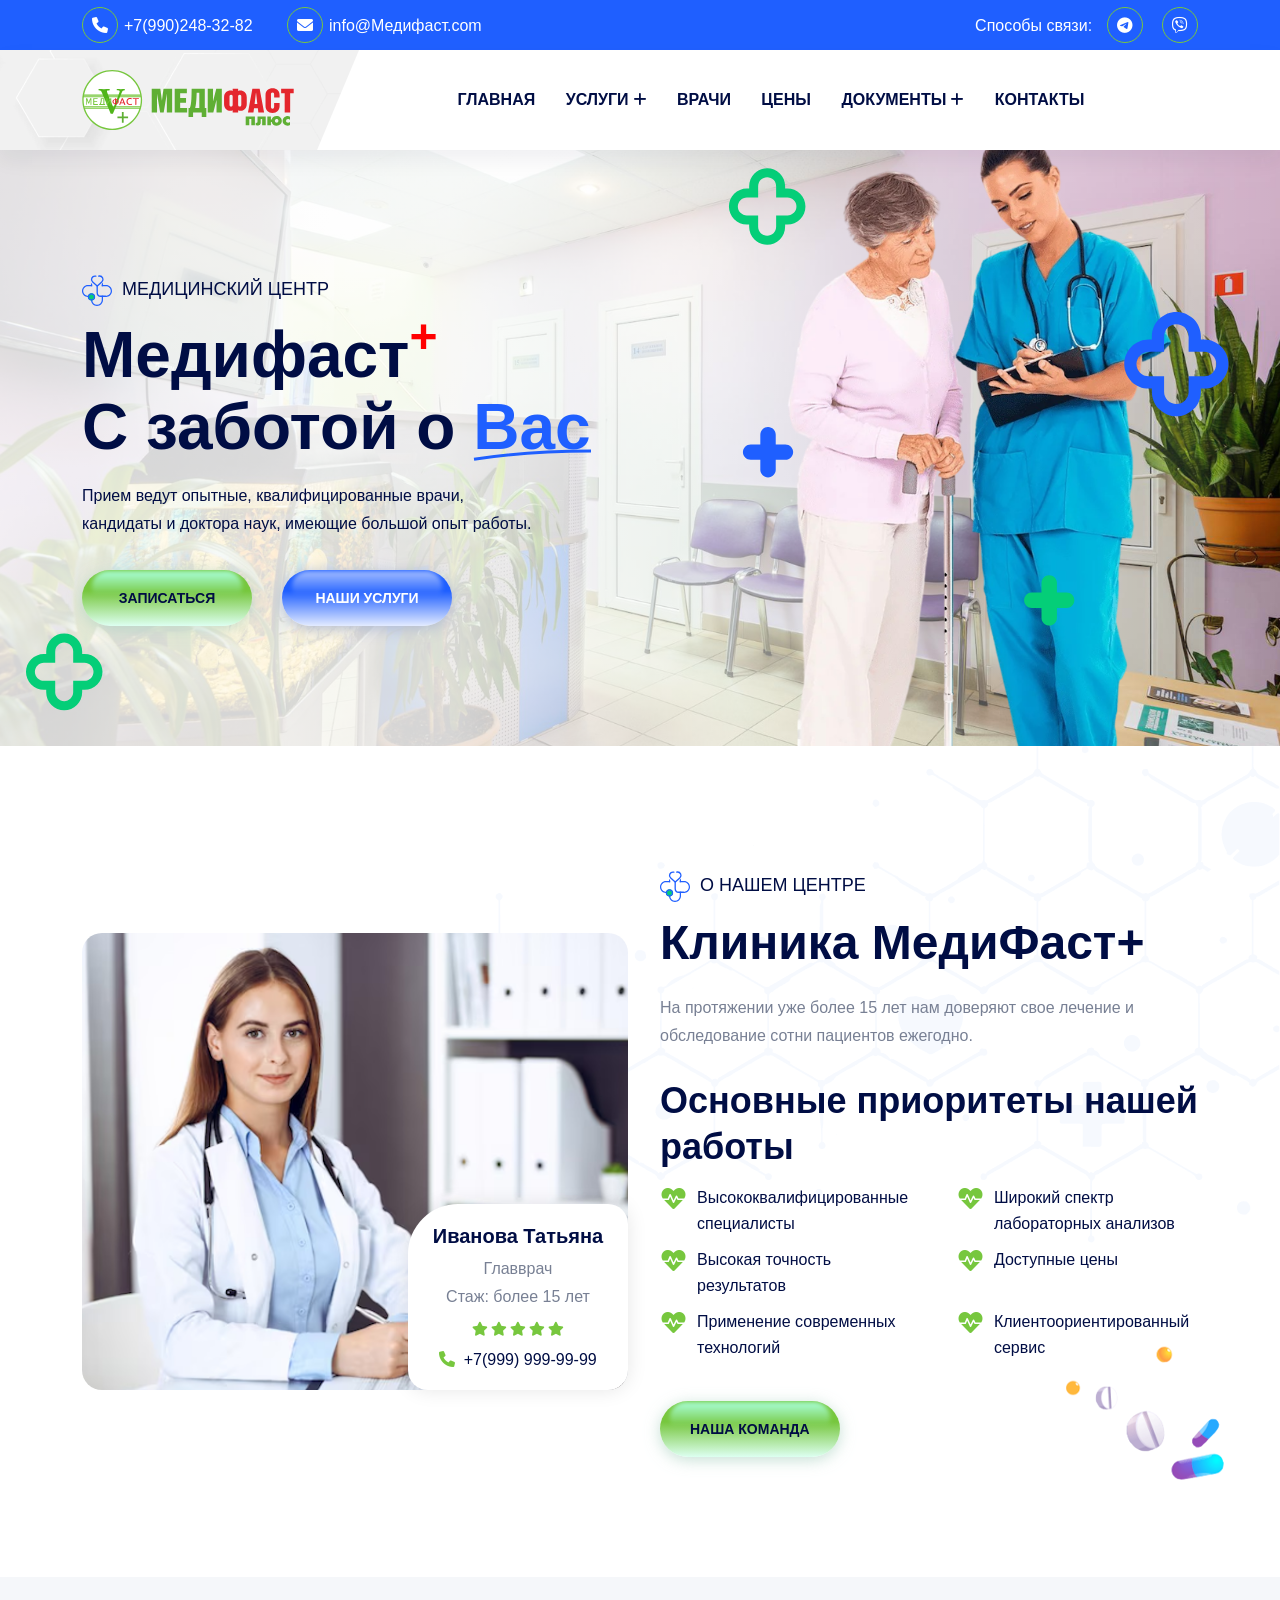
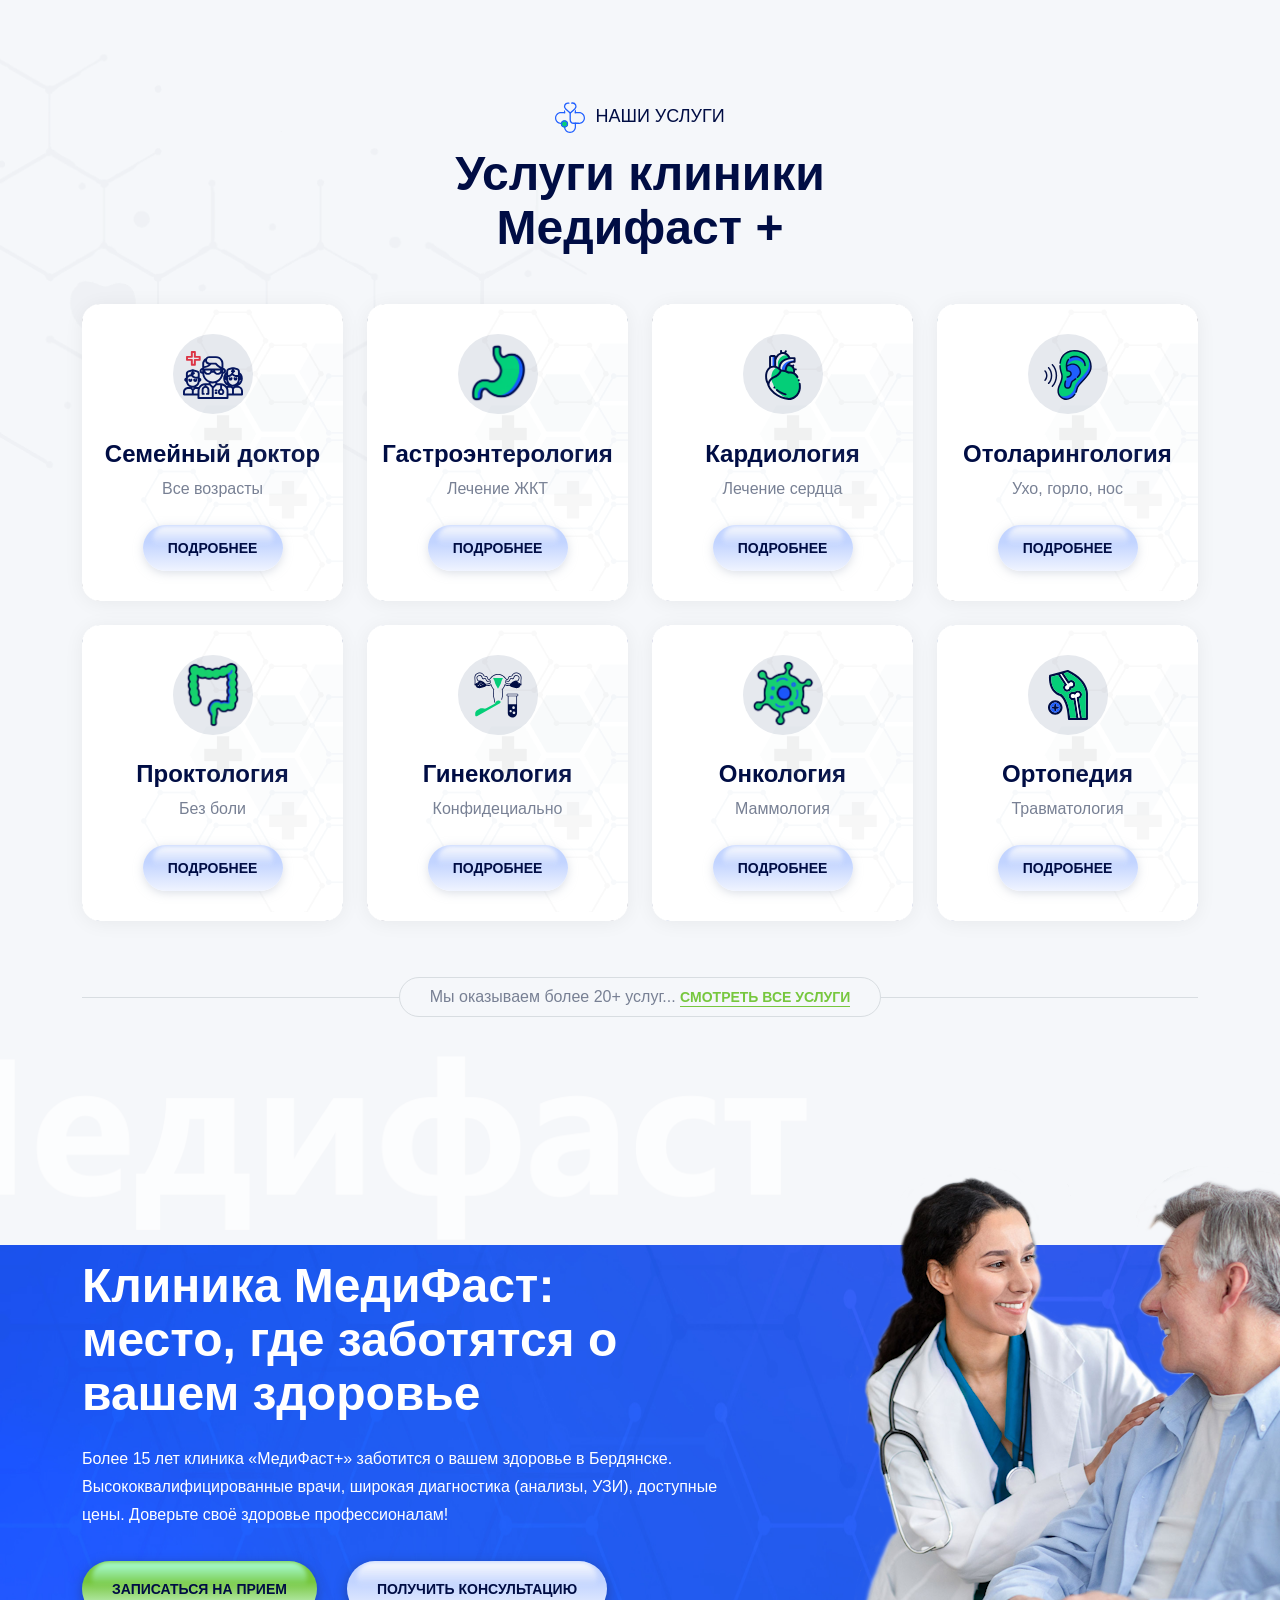
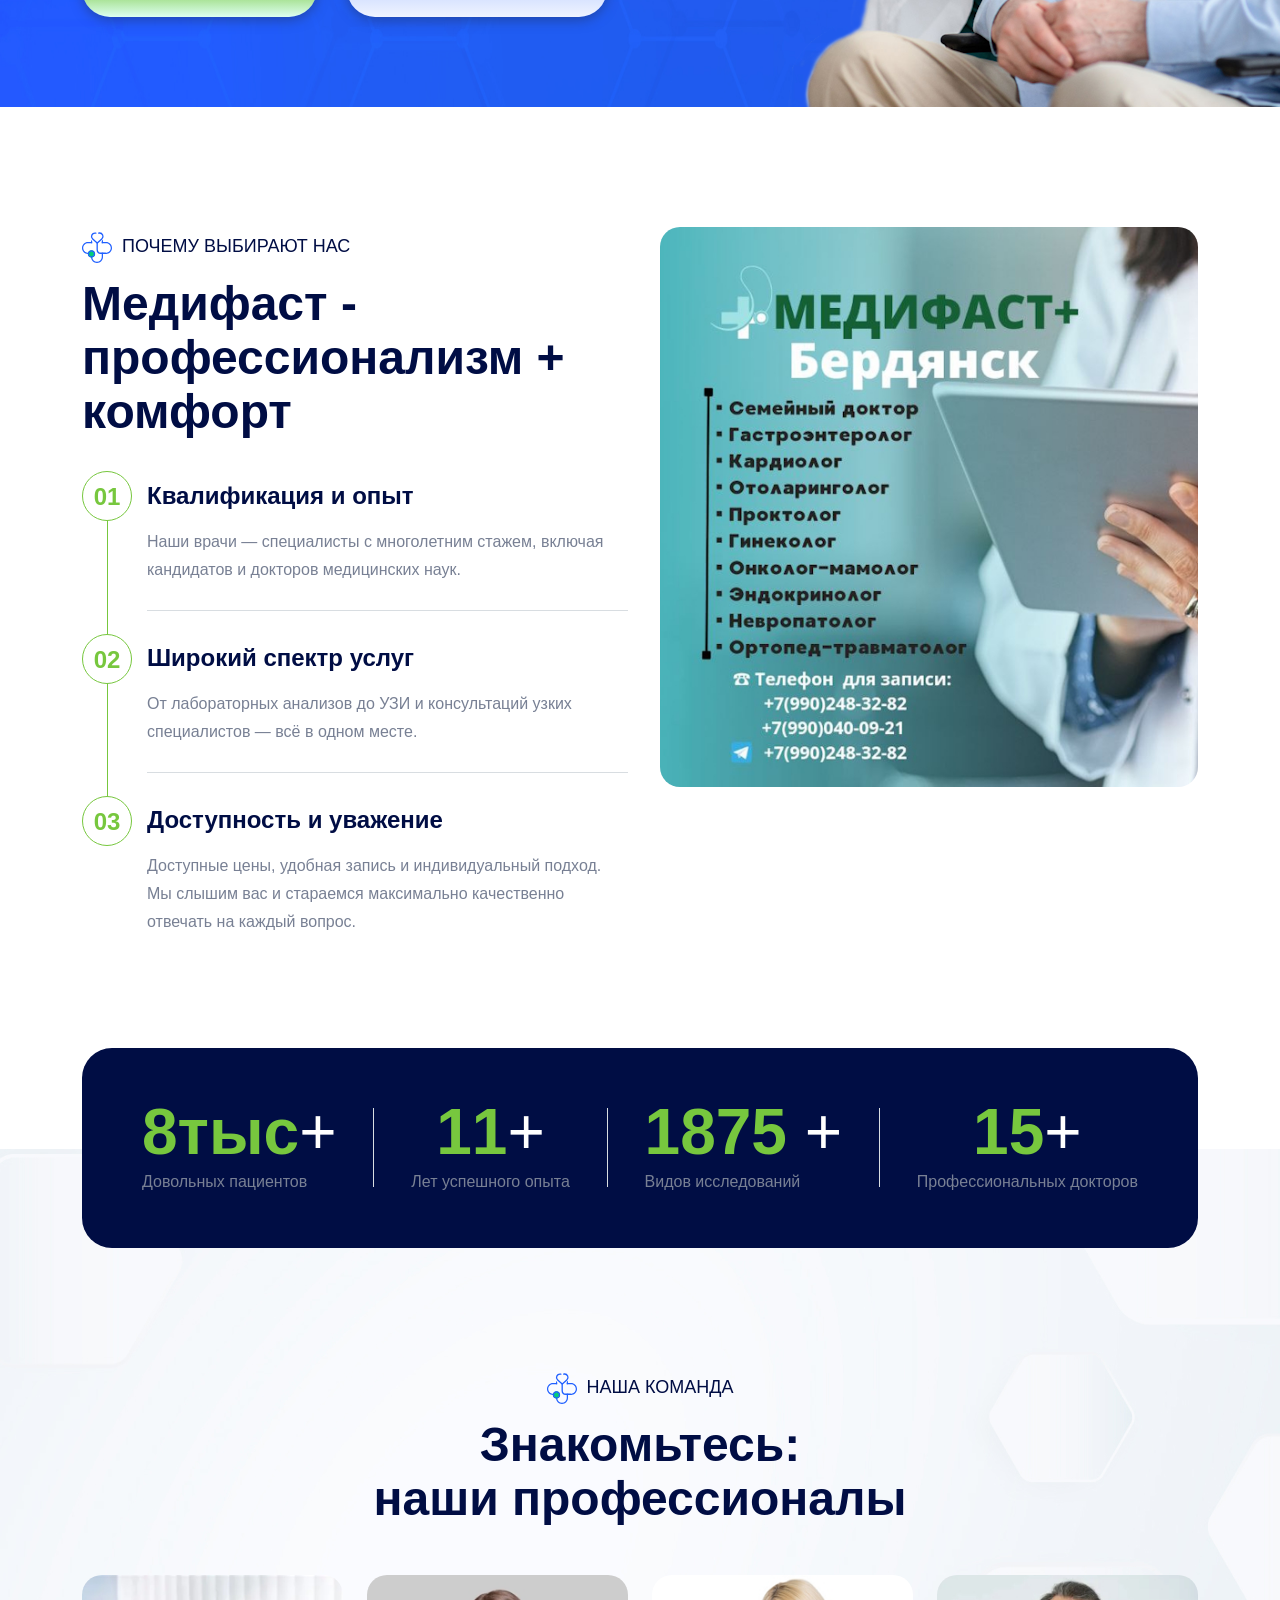
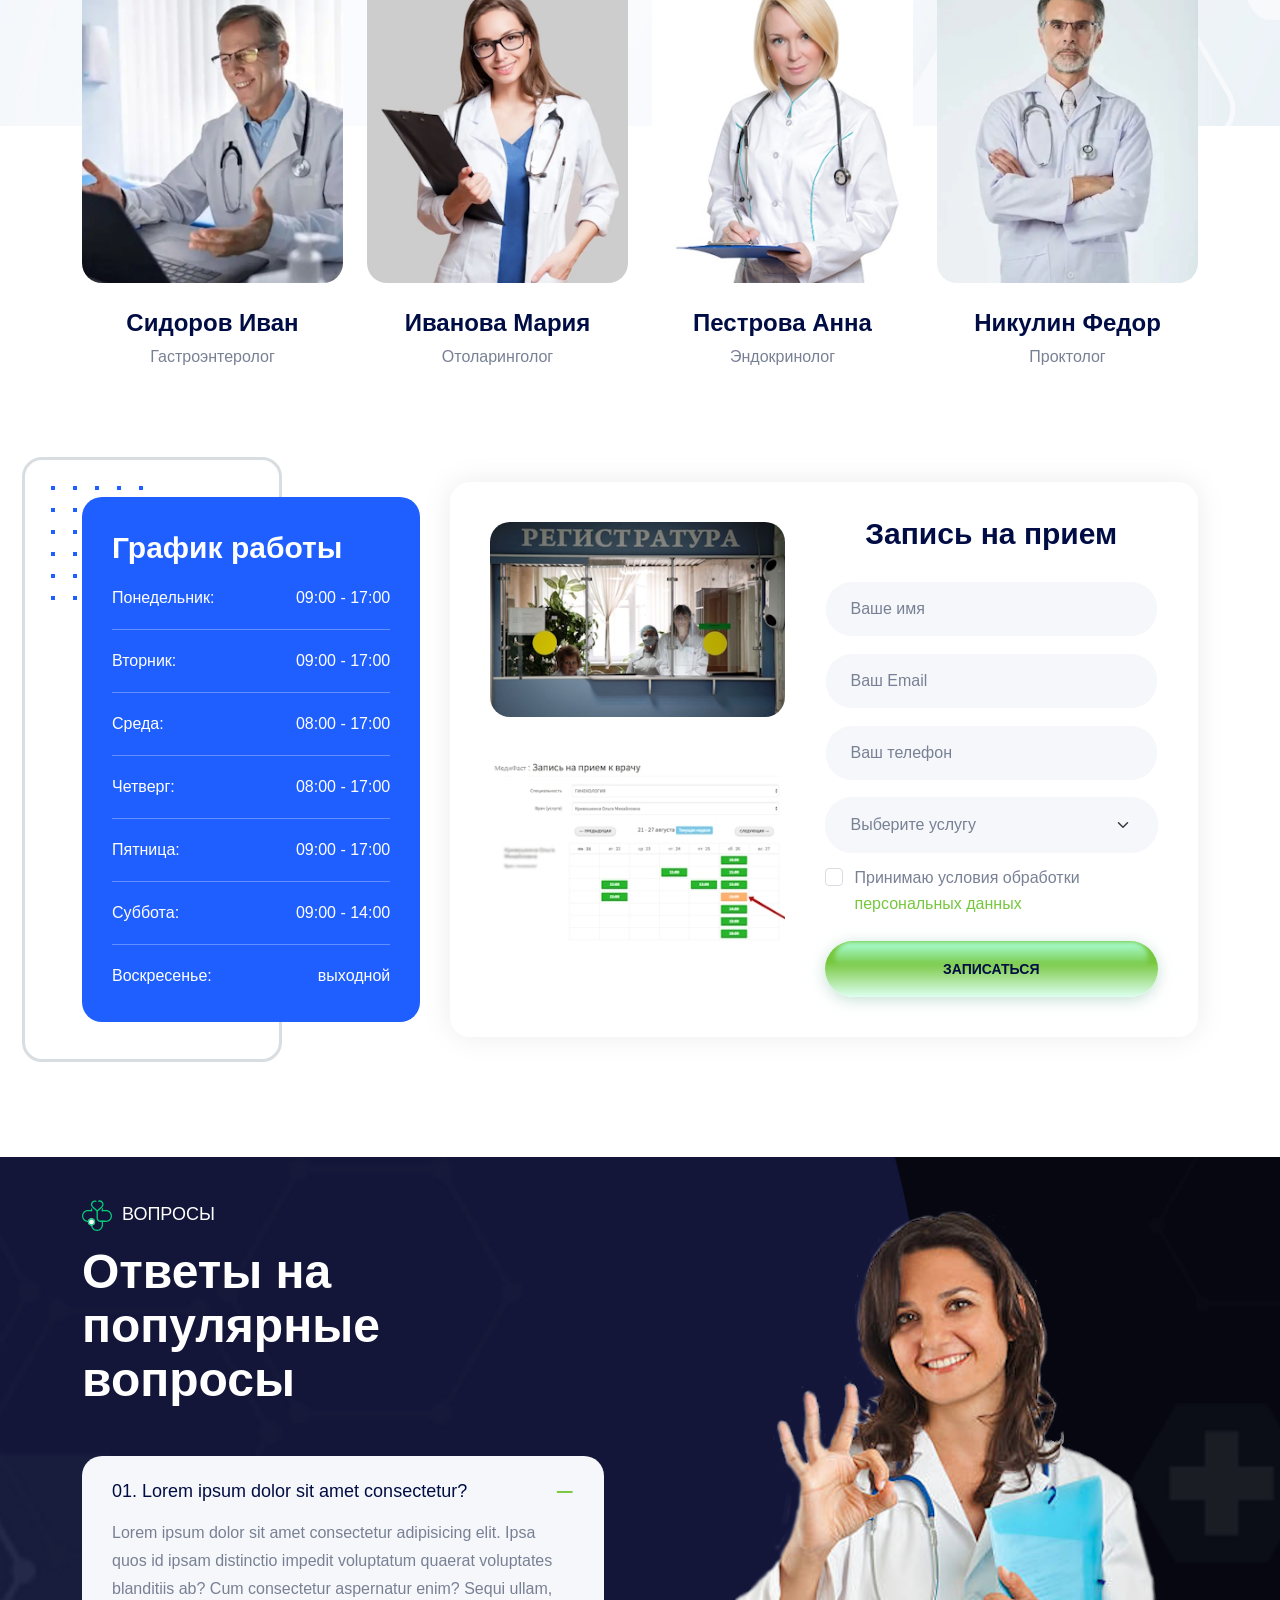
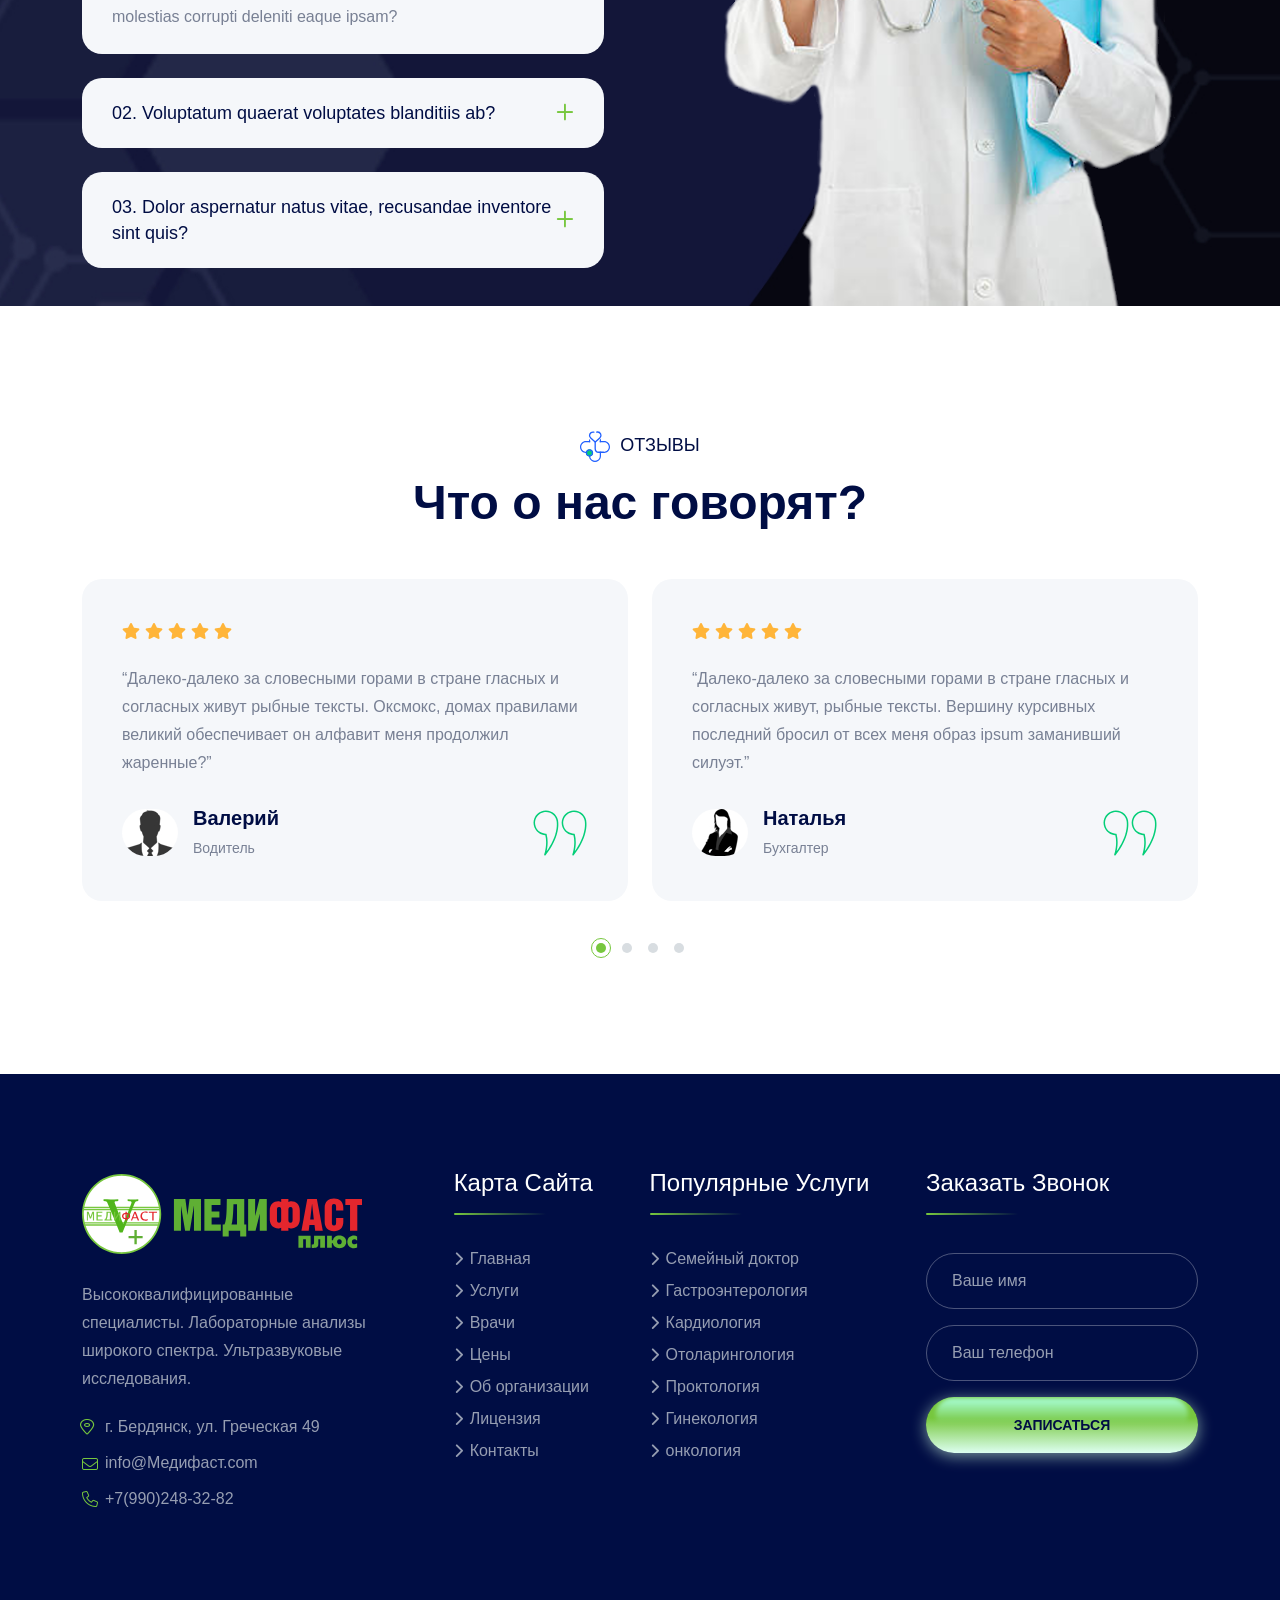
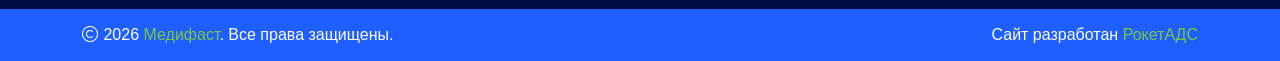
==== commit 3665c2fc: "Update index.html 3" ====
--- a/index.html
+++ b/index.html
@@ -4,11 +4,11 @@
 <head>
     <meta charset="utf-8">
     <meta http-equiv="x-ua-compatible" content="ie=edge">
-    <title>Медифаст - Health & Medical HTML Template - Medical Clinic</title>
+    <title>Медифаст плюс - медицинская клиника в Бердянске</title>
     <meta name="author" content="Медифаст">
-    <meta name="description" content="Медифаст - Health & Medical HTML Template">
-    <meta name="keywords" content="Медифаст - Health & Medical HTML Template">
-    <meta name="robots" content="INDEX,FOLLOW">
+    <meta name="description" content=">Медифаст плюс - медицинская клиника в Бердянске">
+    <meta name="keywords" content=">Медифаст плюс - медицинская клиника в Бердянске">
+    <meta name="robots" content="NOINDEX,NOFOLLOW">
 
     <!-- Mobile Specific Metas -->
     <meta name="viewport" content="width=device-width, initial-scale=1, shrink-to-fit=no">
@@ -69,7 +69,7 @@
      Preloader
   ==============================-->
     <div class="preloader ">
-        <button class="th-btn preloaderCls">Cancel Preloader </button>
+        <button class="th-btn preloaderCls">Закрыть прелоадер </button>
         <div class="preloader-inner">
             <div class="loader"></div>
         </div>
